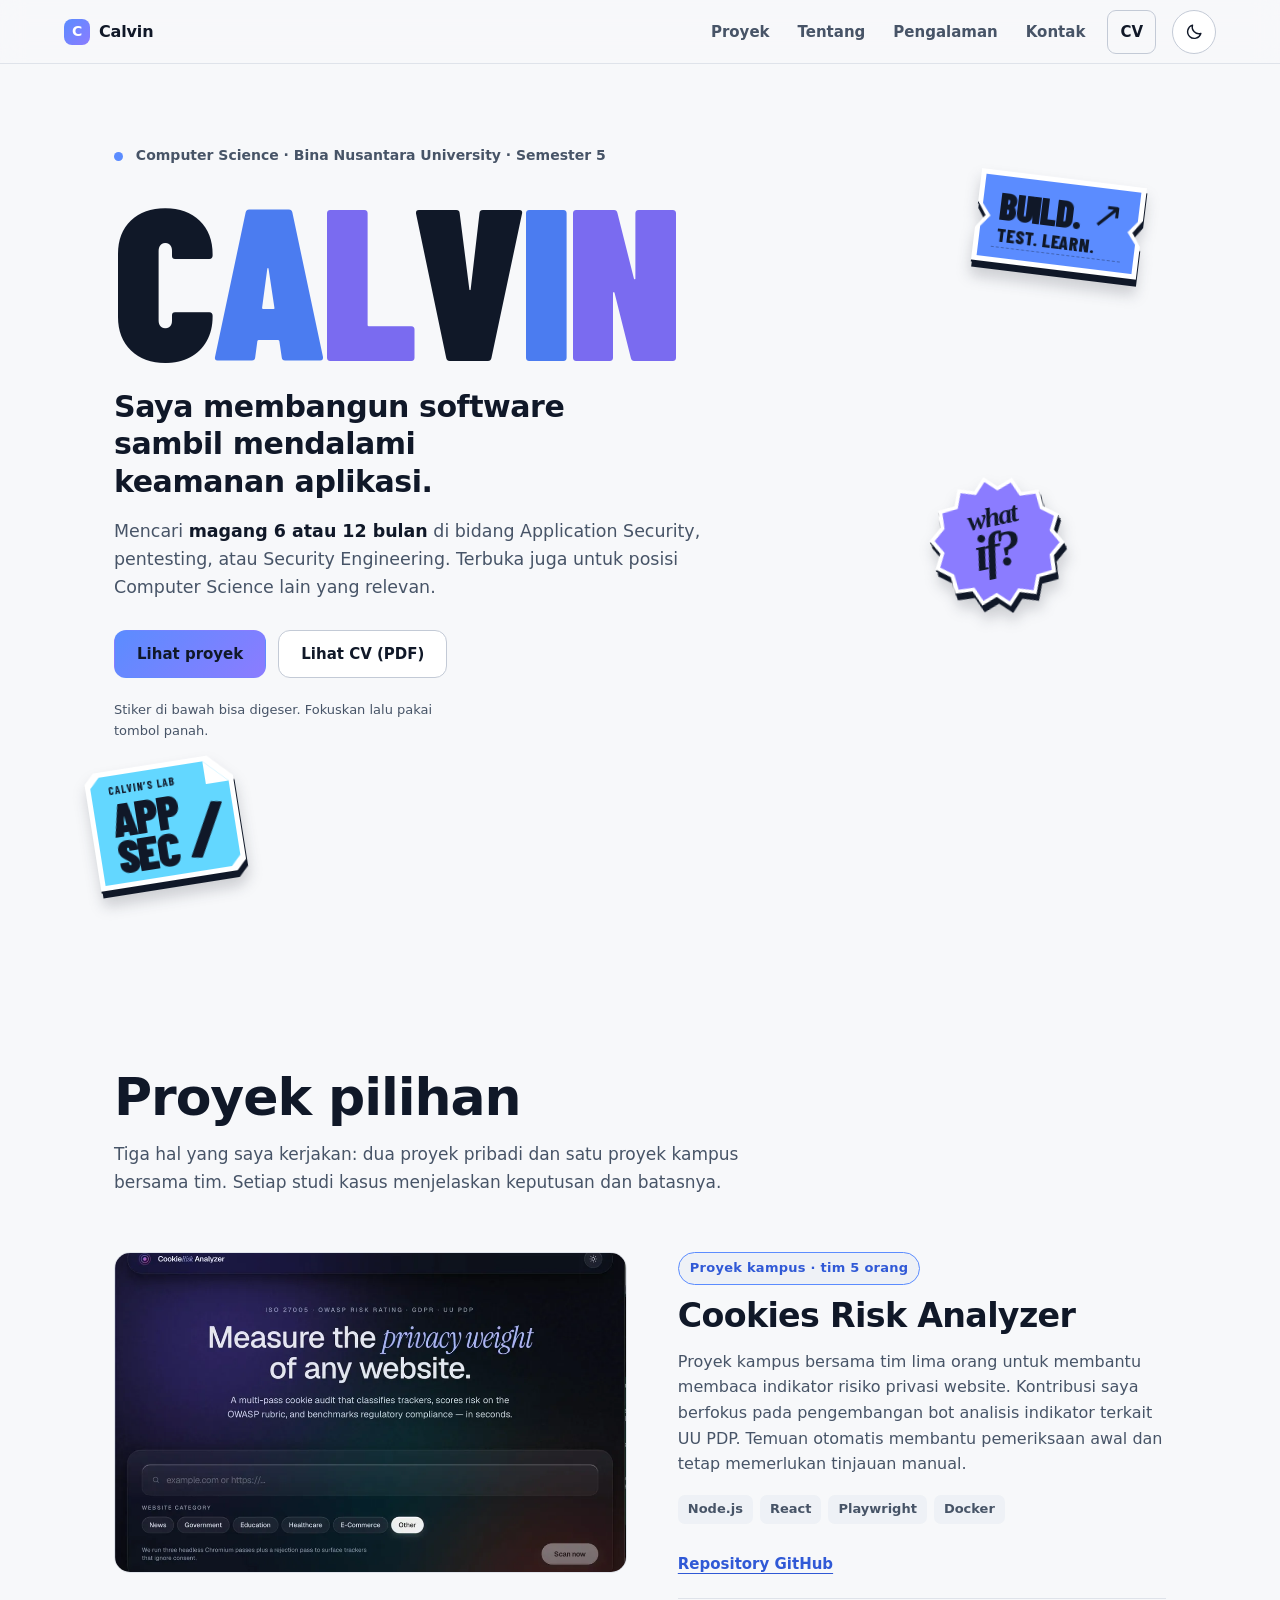
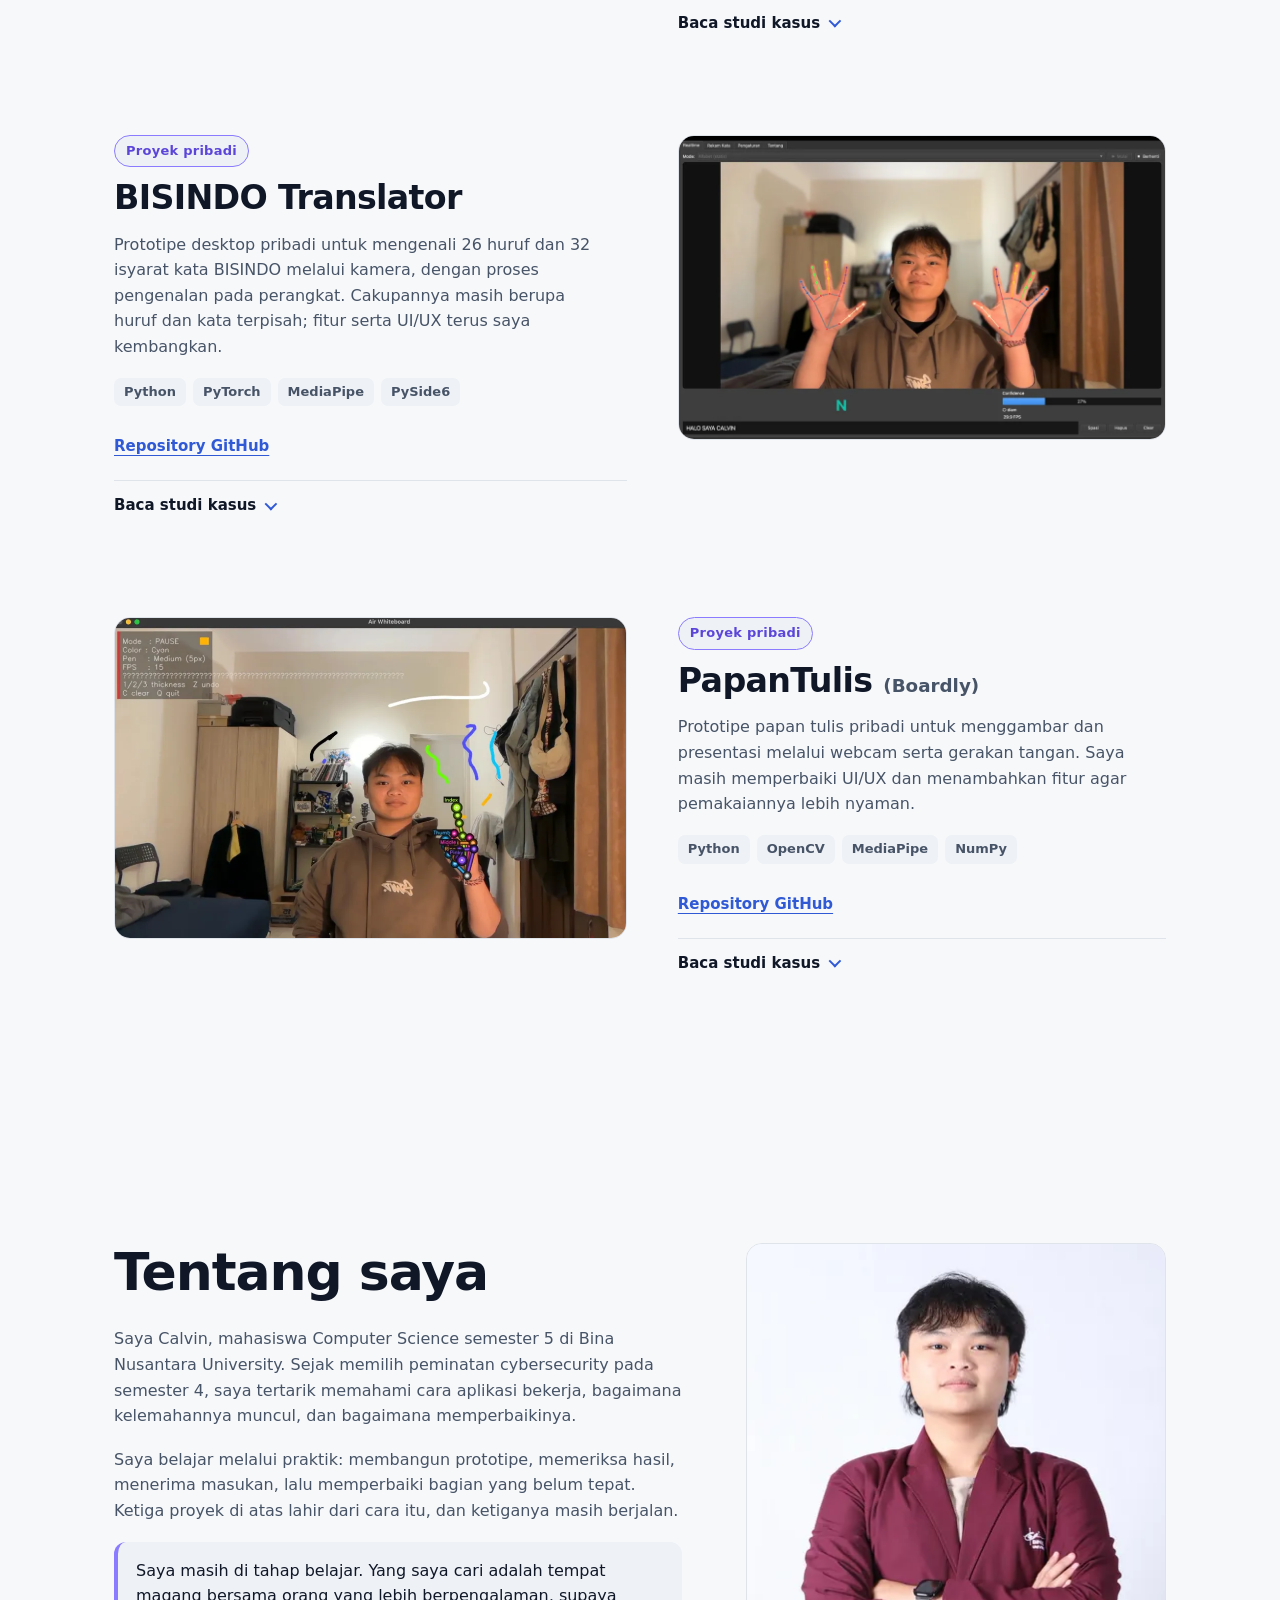
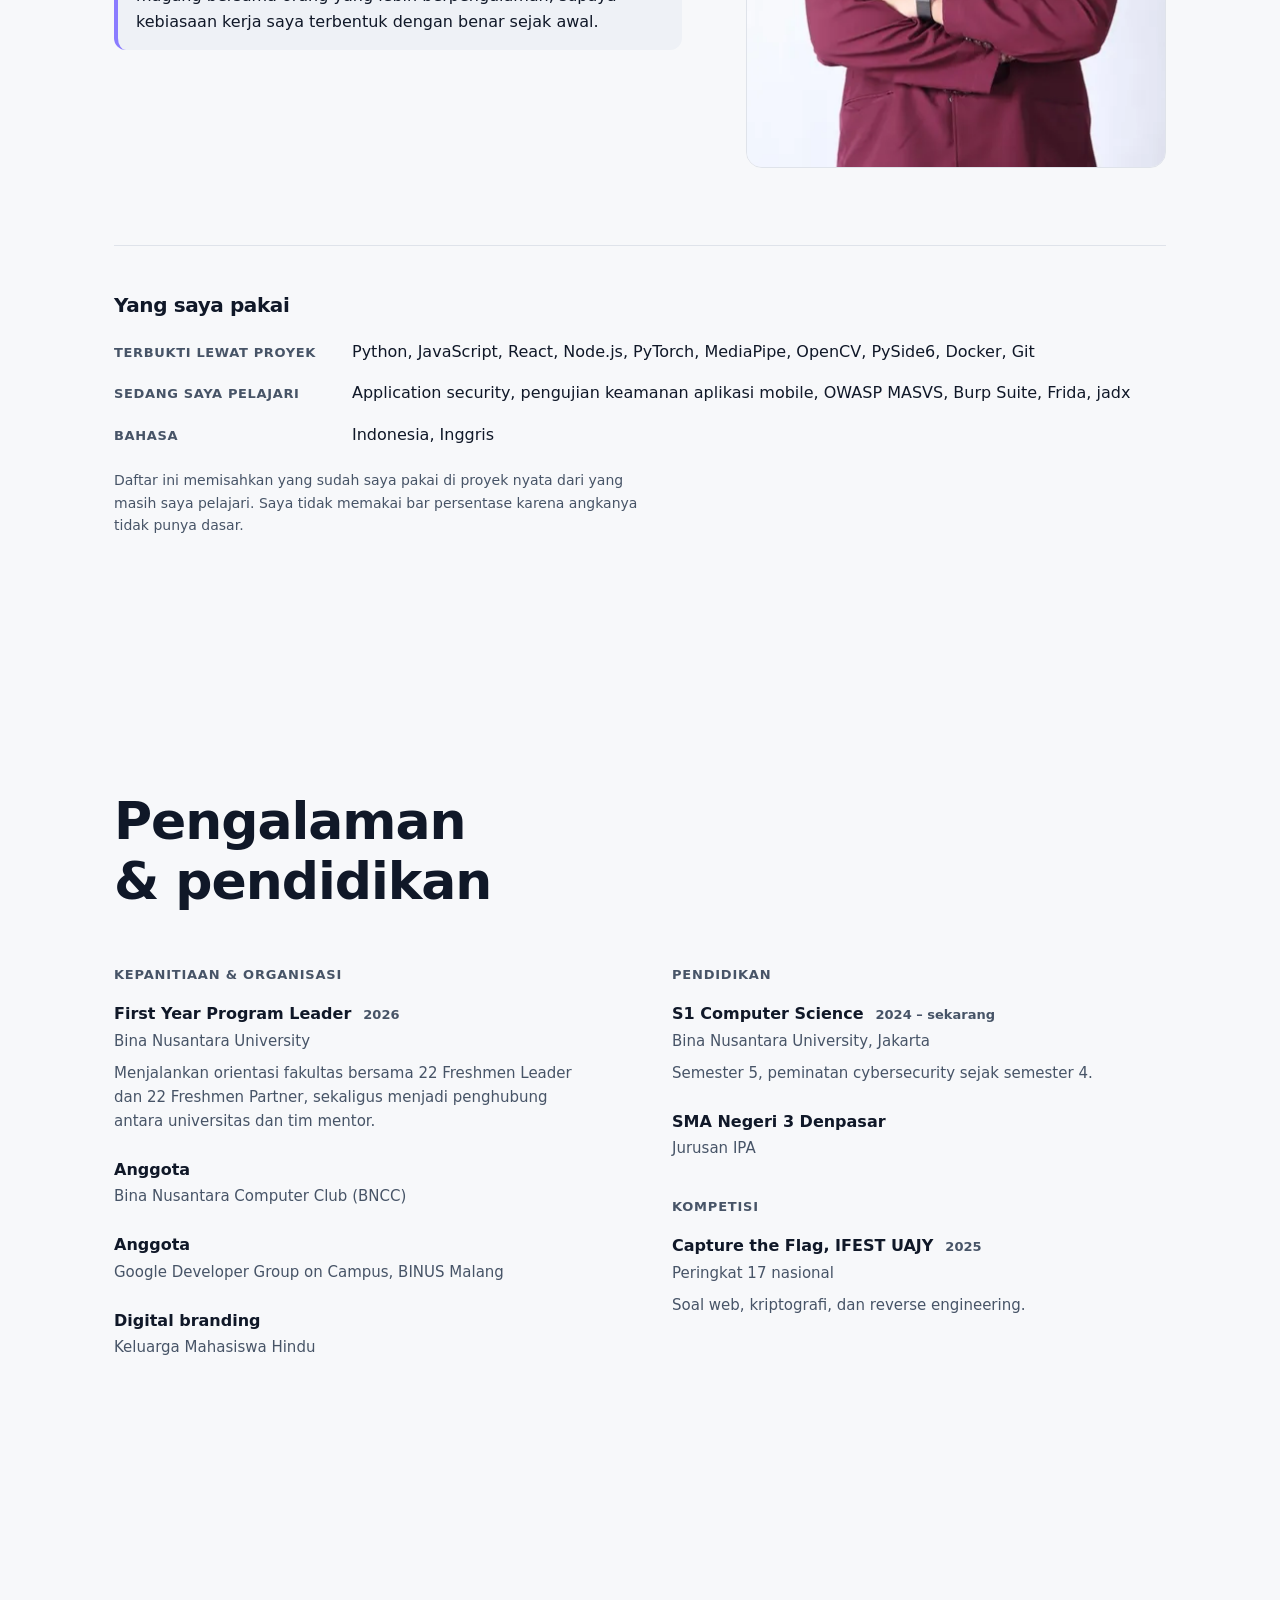
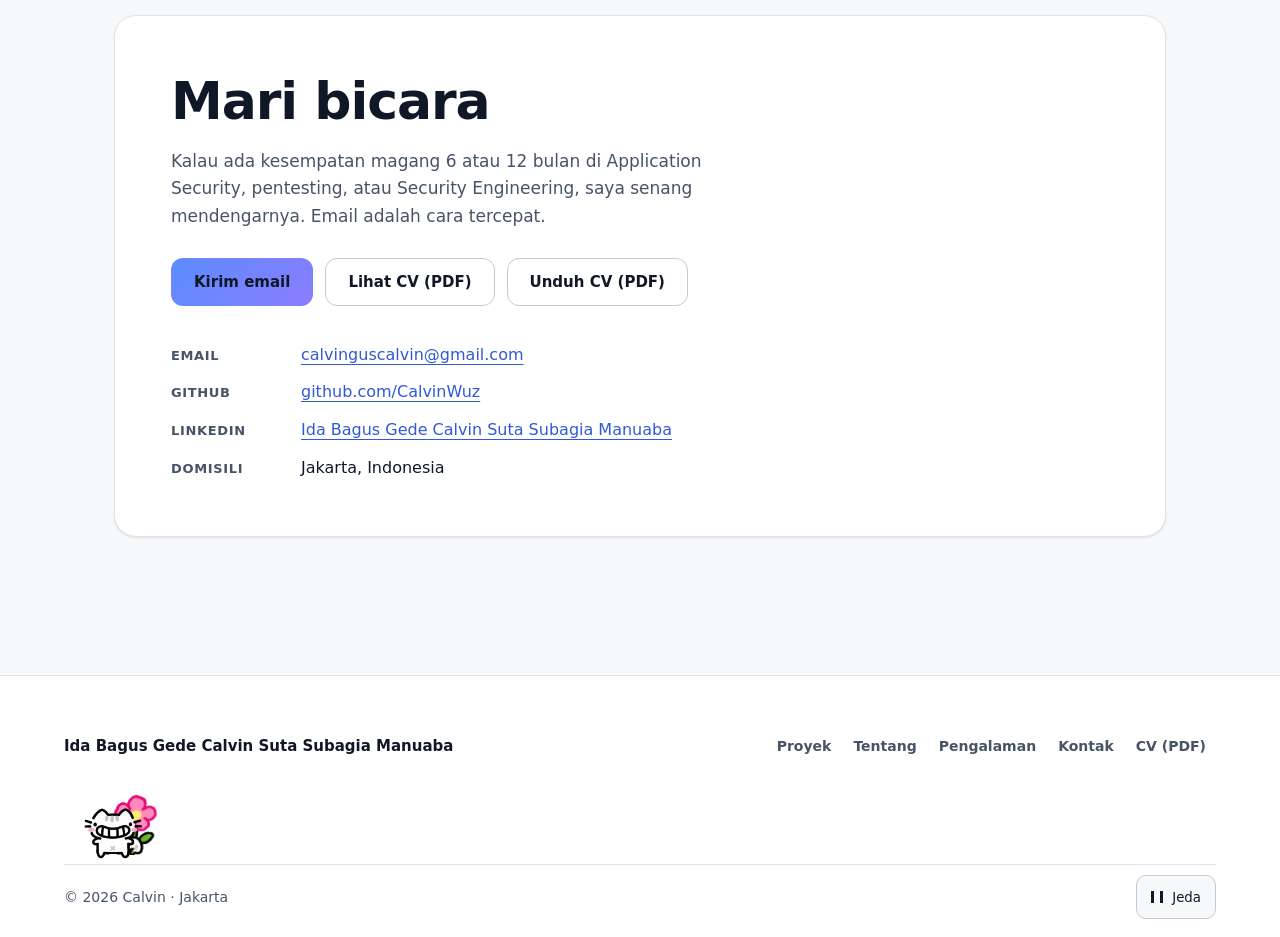
==== index.html @ 0d895f6f "Rapikan tata letak stiker di layar sempit dan lengkapi alias anchor lama" ====
<!doctype html>
<html lang="id" class="no-js">
<head>
<meta charset="utf-8">
<meta name="viewport" content="width=device-width, initial-scale=1, viewport-fit=cover">
<title>Calvin — Mahasiswa Computer Science, fokus keamanan aplikasi</title>
<meta name="description" content="Calvin, mahasiswa Computer Science semester 5 di Bina Nusantara University. Membangun software sambil mendalami keamanan aplikasi. Mencari magang 6 atau 12 bulan di bidang Application Security, pentesting, atau Security Engineering.">
<link rel="canonical" href="https://portofolio-calvin-ruby.vercel.app/">
<meta name="theme-color" content="#f7f8fa" media="(prefers-color-scheme: light)">
<meta name="theme-color" content="#0c0e13" media="(prefers-color-scheme: dark)">

<meta property="og:type" content="website">
<meta property="og:locale" content="id_ID">
<meta property="og:url" content="https://portofolio-calvin-ruby.vercel.app/">
<meta property="og:site_name" content="Calvin">
<meta property="og:title" content="Calvin — Mahasiswa Computer Science, fokus keamanan aplikasi">
<meta property="og:description" content="Mahasiswa Computer Science semester 5 di BINUS. Mencari magang 6 atau 12 bulan di Application Security, pentesting, atau Security Engineering.">
<meta property="og:image" content="https://portofolio-calvin-ruby.vercel.app/img/og-image.png">
<meta property="og:image:width" content="1200">
<meta property="og:image:height" content="630">
<meta property="og:image:alt" content="Portofolio Calvin.">
<meta name="twitter:card" content="summary_large_image">
<meta name="twitter:title" content="Calvin — Mahasiswa Computer Science, fokus keamanan aplikasi">
<meta name="twitter:description" content="Mahasiswa Computer Science semester 5 di BINUS. Mencari magang 6 atau 12 bulan di Application Security, pentesting, atau Security Engineering.">
<meta name="twitter:image" content="https://portofolio-calvin-ruby.vercel.app/img/og-image.png">

<link rel="icon" href="data:image/svg+xml,%3Csvg xmlns='http://www.w3.org/2000/svg' viewBox='0 0 64 64'%3E%3Crect width='64' height='64' rx='14' fill='%235b8cff'/%3E%3Ctext x='32' y='45' font-family='Helvetica,Arial,sans-serif' font-weight='bold' font-size='38' text-anchor='middle' fill='%23ffffff'%3EC%3C/text%3E%3C/svg%3E">

<script>
/* Tema ditetapkan sebelum paint pertama supaya tidak ada kedipan warna. */
(function(){var d=document.documentElement;d.classList.remove('no-js');d.classList.add('js');
try{var t=localStorage.getItem('calvin-theme');
if(t==='light'||t==='dark'){d.setAttribute('data-theme',t);return;}}catch(e){}
try{d.setAttribute('data-theme',window.matchMedia&&matchMedia('(prefers-color-scheme: dark)').matches?'dark':'light');}
catch(e){d.setAttribute('data-theme','light');}})();
</script>

<!-- Font di-host sendiri, jadi halaman ini tidak memanggil host pihak ketiga. -->
<link rel="preload" href="fonts/barlow-condensed-900.woff2" as="font" type="font/woff2" crossorigin>
<link rel="stylesheet" href="styles.css">
</head>
<body id="top">
<a class="skip" href="#proyek">Lewati ke proyek</a>

<header class="topbar">
  <a class="brand" href="#top"><span class="brand-mark" aria-hidden="true">C</span> Calvin</a>

  <nav class="nav" id="menu" aria-label="Navigasi utama">
    <a href="#proyek">Proyek</a>
    <a href="#tentang">Tentang</a>
    <a href="#pengalaman">Pengalaman</a>
    <a href="#kontak">Kontak</a>
    <a class="nav-cv" href="resume.pdf" target="_blank" rel="noopener" data-cat-action="cv">CV<span class="vh"> (PDF, terbuka di tab baru)</span></a>
  </nav>

  <button type="button" id="menuBtn" class="menu-btn" aria-expanded="false" aria-controls="menu">
    <span class="menu-bars" aria-hidden="true"></span>
    <span class="vh">Buka menu</span>
  </button>

  <button type="button" id="themeBtn" class="theme-btn" aria-pressed="false">
    <svg class="icon-moon" viewBox="0 0 24 24" aria-hidden="true" focusable="false"><path d="M20 14.5A8.5 8.5 0 0 1 9.5 4a8.5 8.5 0 1 0 10.5 10.5Z" fill="none" stroke="currentColor" stroke-width="1.8" stroke-linejoin="round"/></svg>
    <svg class="icon-sun" viewBox="0 0 24 24" aria-hidden="true" focusable="false"><circle cx="12" cy="12" r="4.4" fill="none" stroke="currentColor" stroke-width="1.8"/><path d="M12 2.6v2.2M12 19.2v2.2M2.6 12h2.2M19.2 12h2.2M5.4 5.4l1.6 1.6M17 17l1.6 1.6M18.6 5.4 17 7M7 17l-1.6 1.6" stroke="currentColor" stroke-width="1.8" stroke-linecap="round"/></svg>
    <span class="vh">Ganti ke tema <span id="themeLabel">gelap</span></span>
  </button>
</header>

<main>

  <!-- ─────────────── hero ─────────────── -->
  <section class="hero" aria-labelledby="judul">
    <div class="hero-inner">
      <p class="eyebrow"><span class="dot" aria-hidden="true"></span> Computer Science · Bina Nusantara University · Semester 5</p>

      <h1 id="judul">
        <span class="name" id="name" role="img" aria-label="Calvin" tabindex="0" aria-describedby="name-hint"><span aria-hidden="true">C</span><span aria-hidden="true">A</span><span aria-hidden="true">L</span><span aria-hidden="true">V</span><span aria-hidden="true">I</span><span aria-hidden="true">N</span></span>
        <span class="vh" id="name-hint">Huruf namanya bereaksi mengikuti kursor. Saat fokus, tombol panah kiri dan kanan melakukan hal yang sama.</span>
        <span class="role">Saya membangun software sambil mendalami keamanan aplikasi.</span>
      </h1>

      <p class="lede">Mencari <strong>magang 6 atau 12 bulan</strong> di bidang Application Security, pentesting, atau Security Engineering. Terbuka juga untuk posisi Computer Science lain yang relevan.</p>

      <p class="cta">
        <a class="btn btn-primary" href="#proyek" data-cat-action="project">Lihat proyek</a>
        <a class="btn btn-ghost" href="resume.pdf" target="_blank" rel="noopener" data-cat-action="cv">Lihat CV (PDF)</a>
      </p>

      <p class="scene-hint">Stiker di bawah bisa digeser. Fokuskan lalu pakai tombol panah.</p>
    </div>

    <!-- area main stiker: tidak menutupi teks, tidak menghalangi scroll -->
    <div class="scene" id="scene">
      <button type="button" class="sticker s-appsec" data-sticker="appsec"
        aria-label="Stiker AppSec. Seret untuk memindahkan, atau pakai tombol panah saat fokus.">
        <span class="print" aria-hidden="true"><span class="kicker">CALVIN&rsquo;S LAB</span><span class="t-appsec">APP<br>SEC</span><span class="slash">/</span></span>
      </button>

      <button type="button" class="sticker s-build" data-sticker="build"
        aria-label="Stiker Build Test Learn. Seret untuk memindahkan, atau pakai tombol panah saat fokus.">
        <span class="print" aria-hidden="true"><span class="t-build">BUILD.</span><span class="t-build-sub">TEST. LEARN.</span><span class="arrow">&#8599;</span><span class="perf"></span></span>
      </button>

      <button type="button" class="sticker s-what" data-sticker="what"
        aria-label="Stiker what if. Seret untuk memindahkan, atau pakai tombol panah saat fokus.">
        <span class="print" aria-hidden="true"><span class="t-what-top">what</span><span class="t-what-bottom">if?</span></span>
      </button>
    </div>
    <p class="vh" aria-live="polite" id="sceneLive"></p>
  </section>

  <!-- ─────────────── proyek ─────────────── -->
  <span id="work" class="anchor-alias" aria-hidden="true"></span>
  <section class="section work" id="proyek" aria-labelledby="h-proyek">
    <div class="section-head">
      <h2 id="h-proyek">Proyek pilihan</h2>
      <p>Tiga hal yang saya kerjakan: dua proyek pribadi dan satu proyek kampus bersama tim. Setiap studi kasus menjelaskan keputusan dan batasnya.</p>
    </div>

    <ol class="projects">

      <li class="project">
        <article aria-labelledby="p1">
          <div class="project-media">
            <img src="img/cookierisk.webp" width="1000" height="650" alt="Halaman depan Cookies Risk Analyzer dengan kolom alamat website dan pilihan kategori situs." loading="lazy" decoding="async">
          </div>
          <div class="project-body">
            <p class="project-kind"><span class="tag tag-team">Proyek kampus · tim 5 orang</span></p>
            <h3 id="p1">Cookies Risk Analyzer</h3>
            <p class="project-lede">Proyek kampus bersama tim lima orang untuk membantu membaca indikator risiko privasi website. Kontribusi saya berfokus pada pengembangan bot analisis indikator terkait UU PDP. Temuan otomatis membantu pemeriksaan awal dan tetap memerlukan tinjauan manual.</p>
            <ul class="stack" aria-label="Teknologi proyek tim">
              <li>Node.js</li><li>React</li><li>Playwright</li><li>Docker</li>
            </ul>
            <p class="project-links">
              <a class="link" href="https://github.com/CalvinWuz/CookiesAnalyzer-Website" target="_blank" rel="noopener" data-cat-action="project">Repository GitHub<span class="vh"> Cookies Risk Analyzer, terbuka di tab baru</span></a>
            </p>

            <details class="study" id="studi-cookies">
              <summary><span class="study-label">Baca studi kasus</span></summary>
              <div class="study-body">
                <h4>Masalah yang dikerjakan</h4>
                <p>Banyak website memasang cookie dan tracker sebelum pengunjung menyetujui apa pun. Bagi orang biasa hal itu tidak terlihat, dan bagi tim yang mengelola website hasilnya sulit dibaca tanpa membuka devtools satu per satu.</p>

                <h4>Peran saya</h4>
                <p>Saya mengembangkan bot analisis indikator yang terkait UU PDP. Scanner, dashboard, scoring, dan arsitektur keseluruhan adalah pekerjaan tim lima orang, bukan pekerjaan saya sendiri.</p>

                <h4>Yang sudah berfungsi</h4>
                <ul>
                  <li>Mengamati cookie dan tracker yang dimuat sebuah website.</li>
                  <li>Menandai indikator risiko privasi yang relevan untuk ditinjau lebih lanjut.</li>
                </ul>

                <h4>Batas yang perlu diketahui</h4>
                <ul>
                  <li>Pemeriksaan otomatisnya terbatas dan tetap memerlukan tinjauan manual. Hasilnya bukan sertifikasi, bukan jaminan, dan bukan keputusan bahwa sebuah website sudah patuh UU PDP atau GDPR.</li>
                  <li>Heuristik consent bisa melewatkan banner yang dibuat khusus, jadi hasilnya perlu dibedakan antara observasi, heuristik, skor risiko, dan interpretasi manusia.</li>
                </ul>

                <h4>Yang saya pelajari</h4>
                <p>Mengubah sesuatu yang kualitatif seperti risiko privasi menjadi angka itu menggoda, tetapi angka tanpa penjelasan membuat orang berhenti berpikir. Lebih berguna menjelaskan kenapa sebuah cookie mencurigakan daripada sekadar menyebut skornya.</p>

                <p class="study-status">Status: dikerjakan sebagai tugas kampus. Rincian fitur mengikuti README dan source di repository.</p>
              </div>
            </details>
          </div>
        </article>
      </li>

      <li class="project">
        <article aria-labelledby="p2">
          <div class="project-media">
            <img src="img/bisindo.webp" width="1000" height="649" alt="Prototipe penerjemah BISINDO berjalan, dengan titik sendi tangan tergambar di atas tampilan kamera." loading="lazy" decoding="async">
          </div>
          <div class="project-body">
            <p class="project-kind"><span class="tag tag-solo">Proyek pribadi</span></p>
            <h3 id="p2">BISINDO Translator</h3>
            <p class="project-lede">Prototipe desktop pribadi untuk mengenali 26 huruf dan 32 isyarat kata BISINDO melalui kamera, dengan proses pengenalan pada perangkat. Cakupannya masih berupa huruf dan kata terpisah; fitur serta UI/UX terus saya kembangkan.</p>
            <ul class="stack" aria-label="Teknologi">
              <li>Python</li><li>PyTorch</li><li>MediaPipe</li><li>PySide6</li>
            </ul>
            <p class="project-links">
              <a class="link" href="https://github.com/CalvinWuz/BISINDO-Translator" target="_blank" rel="noopener" data-cat-action="project">Repository GitHub<span class="vh"> BISINDO Translator, terbuka di tab baru</span></a>
            </p>

            <details class="study" id="studi-bisindo">
              <summary><span class="study-label">Baca studi kasus</span></summary>
              <div class="study-body">
                <h4>Masalah yang dikerjakan</h4>
                <p>Saya ingin tahu seberapa jauh isyarat tangan bisa dikenali tanpa mengirim gambar ke mana-mana. BISINDO memakai dua tangan, jadi persoalannya bukan hanya mengenali bentuk, tetapi juga hubungan antar-tangan.</p>

                <h4>Peran saya</h4>
                <p>Proyek pribadi. Saya mengerjakan seluruh bagiannya sendiri, dari pengumpulan data sampai antarmuka.</p>

                <h4>Yang sudah berfungsi</h4>
                <ul>
                  <li>Mengenali 26 huruf statis dan 32 isyarat kata terpisah.</li>
                  <li>Inferensi berjalan pada perangkat. Target pengembangan yang saya catat adalah macOS Apple Silicon.</li>
                </ul>

                <h4>Batas yang perlu diketahui</h4>
                <ul>
                  <li>Ini prototipe, bukan produk matang atau rilis publik yang sudah teruji luas.</li>
                  <li>Evaluasi pada penutur baru belum dibuktikan secara terpisah. Pembagian data yang memakai penutur yang sama pada data latih dan validasi tidak membuktikan hasilnya bertahan untuk semua penutur, jadi saya tidak memasang angka akurasi di halaman ini.</li>
                  <li>Pengenalan kalimat berkelanjutan dan perapian bahasa masih bagian dari pengembangan.</li>
                </ul>

                <h4>Yang saya pelajari</h4>
                <p>Memisahkan titik sendi dari gambar mentah membuat modelnya lebih kecil sekaligus membuat alasan privasinya mudah dijelaskan. Bagian tersulit justru bukan modelnya, melainkan jujur soal apa yang belum terbukti.</p>

                <p class="study-status">Status: prototipe. UI/UX dan fitur masih dikembangkan.</p>
              </div>
            </details>
          </div>
        </article>
      </li>

      <li class="project">
        <article aria-labelledby="p3">
          <div class="project-media">
            <img src="img/boardly.webp" width="1000" height="625" alt="PapanTulis berjalan: coretan warna menggantung di udara sebuah ruangan, dengan satu tangan terlacak dan sendi jarinya diberi nama." loading="lazy" decoding="async">
          </div>
          <div class="project-body">
            <p class="project-kind"><span class="tag tag-solo">Proyek pribadi</span></p>
            <h3 id="p3">PapanTulis <span class="alias">(Boardly)</span></h3>
            <p class="project-lede">Prototipe papan tulis pribadi untuk menggambar dan presentasi melalui webcam serta gerakan tangan. Saya masih memperbaiki UI/UX dan menambahkan fitur agar pemakaiannya lebih nyaman.</p>
            <ul class="stack" aria-label="Teknologi">
              <li>Python</li><li>OpenCV</li><li>MediaPipe</li><li>NumPy</li>
            </ul>
            <p class="project-links">
              <a class="link" href="https://github.com/CalvinWuz/PapanTulis" target="_blank" rel="noopener" data-cat-action="project">Repository GitHub<span class="vh"> PapanTulis, terbuka di tab baru</span></a>
            </p>

            <details class="study" id="studi-papantulis">
              <summary><span class="study-label">Baca studi kasus</span></summary>
              <div class="study-body">
                <h4>Masalah yang dikerjakan</h4>
                <p>Saya ingin mencoba papan tulis yang tidak memerlukan stylus atau tablet. Yang ada hanya webcam dan tangan, jadi persoalannya adalah membuat gerakan tangan cukup dapat ditebak untuk dipakai menggambar dan presentasi.</p>

                <h4>Peran saya</h4>
                <p>Proyek pribadi, saya kerjakan sendiri. Ini bukan proyek tim.</p>

                <h4>Yang sudah berfungsi</h4>
                <ul>
                  <li>Input webcam dengan pelacakan tangan.</li>
                  <li>Kontrol gestur untuk menggambar dan presentasi. Rincian ketujuh kontrol gestur ada di README repository.</li>
                  <li>Perapian bentuk sederhana.</li>
                </ul>

                <h4>Batas yang perlu diketahui</h4>
                <ul>
                  <li>Hasilnya dipengaruhi pencahayaan, latar belakang, posisi tangan, smoothing, dan resolusi pemrosesan.</li>
                  <li>Saya belum melakukan pengujian pengguna atau pengukuran performa yang bisa dipertanggungjawabkan, jadi tidak ada angka FPS atau klaim keberhasilan di halaman ini.</li>
                </ul>

                <h4>Yang saya pelajari</h4>
                <p>Gerakan manusia tidak pernah rapi. Sebagian besar waktu habis untuk smoothing dan menentukan kapan sebuah gerakan dianggap sengaja, bukan untuk pelacakannya sendiri.</p>

                <p class="study-status">Status: prototipe desktop. Fitur dan UI/UX masih dikembangkan.</p>
              </div>
            </details>
          </div>
        </article>
      </li>

    </ol>
  </section>

  <!-- ─────────────── tentang ─────────────── -->
  <span id="about" class="anchor-alias" aria-hidden="true"></span>
  <span id="journey" class="anchor-alias" aria-hidden="true"></span>
  <span id="thoughts" class="anchor-alias" aria-hidden="true"></span>
  <section class="section about" id="tentang" aria-labelledby="h-tentang">
    <div class="about-grid">
      <div class="about-col">
        <h2 id="h-tentang">Tentang saya</h2>
        <p>Saya Calvin, mahasiswa Computer Science semester 5 di Bina Nusantara University. Sejak memilih peminatan cybersecurity pada semester 4, saya tertarik memahami cara aplikasi bekerja, bagaimana kelemahannya muncul, dan bagaimana memperbaikinya.</p>
        <p>Saya belajar melalui praktik: membangun prototipe, memeriksa hasil, menerima masukan, lalu memperbaiki bagian yang belum tepat. Ketiga proyek di atas lahir dari cara itu, dan ketiganya masih berjalan.</p>
        <p class="about-note">Saya masih di tahap belajar. Yang saya cari adalah tempat magang bersama orang yang lebih berpengalaman, supaya kebiasaan kerja saya terbentuk dengan benar sejak awal.</p>
      </div>

      <div class="about-col">
        <figure class="portrait">
          <img src="img/me.webp" width="420" height="525" alt="Calvin." loading="lazy" decoding="async">
        </figure>
      </div>
    </div>

    <div class="toolkit">
      <h3>Yang saya pakai</h3>
      <dl class="tools">
        <div><dt>Terbukti lewat proyek</dt><dd>Python, JavaScript, React, Node.js, PyTorch, MediaPipe, OpenCV, PySide6, Docker, Git</dd></div>
        <div><dt>Sedang saya pelajari</dt><dd>Application security, pengujian keamanan aplikasi mobile, OWASP MASVS, Burp Suite, Frida, jadx</dd></div>
        <div><dt>Bahasa</dt><dd>Indonesia, Inggris</dd></div>
      </dl>
      <p class="tools-note">Daftar ini memisahkan yang sudah saya pakai di proyek nyata dari yang masih saya pelajari. Saya tidak memakai bar persentase karena angkanya tidak punya dasar.</p>
    </div>
  </section>

  <!-- ─────────────── pengalaman ─────────────── -->
  <span id="experience" class="anchor-alias" aria-hidden="true"></span>
  <section class="section experience" id="pengalaman" aria-labelledby="h-pengalaman">
    <div class="section-head">
      <h2 id="h-pengalaman">Pengalaman &amp; pendidikan</h2>
    </div>

    <div class="exp-grid">
      <div>
        <h3 class="exp-head">Kepanitiaan &amp; organisasi</h3>
        <ul class="exp-list">
          <li>
            <p class="exp-title">First Year Program Leader <span class="exp-year">2026</span></p>
            <p class="exp-org">Bina Nusantara University</p>
            <p class="exp-desc">Menjalankan orientasi fakultas bersama 22 Freshmen Leader dan 22 Freshmen Partner, sekaligus menjadi penghubung antara universitas dan tim mentor.</p>
          </li>
          <li>
            <p class="exp-title">Anggota</p>
            <p class="exp-org">Bina Nusantara Computer Club (BNCC)</p>
          </li>
          <li>
            <p class="exp-title">Anggota</p>
            <p class="exp-org">Google Developer Group on Campus, BINUS Malang</p>
          </li>
          <li>
            <p class="exp-title">Digital branding</p>
            <p class="exp-org">Keluarga Mahasiswa Hindu</p>
          </li>
        </ul>
      </div>

      <div>
        <h3 class="exp-head">Pendidikan</h3>
        <ul class="exp-list">
          <li>
            <p class="exp-title">S1 Computer Science <span class="exp-year">2024 &ndash; sekarang</span></p>
            <p class="exp-org">Bina Nusantara University, Jakarta</p>
            <p class="exp-desc">Semester 5, peminatan cybersecurity sejak semester 4.</p>
          </li>
          <li>
            <p class="exp-title">SMA Negeri 3 Denpasar</p>
            <p class="exp-org">Jurusan IPA</p>
          </li>
        </ul>

        <h3 class="exp-head exp-head-gap">Kompetisi</h3>
        <ul class="exp-list">
          <li>
            <p class="exp-title">Capture the Flag, IFEST UAJY <span class="exp-year">2025</span></p>
            <p class="exp-org">Peringkat 17 nasional</p>
            <p class="exp-desc">Soal web, kriptografi, dan reverse engineering.</p>
          </li>
        </ul>
      </div>
    </div>
  </section>

  <!-- ─────────────── kontak ─────────────── -->
  <span id="contact" class="anchor-alias" aria-hidden="true"></span>
  <section class="section contact" id="kontak" aria-labelledby="h-kontak" data-cat-contact>
    <div class="contact-inner">
      <h2 id="h-kontak">Mari bicara</h2>
      <p class="contact-lede">Kalau ada kesempatan magang 6 atau 12 bulan di Application Security, pentesting, atau Security Engineering, saya senang mendengarnya. Email adalah cara tercepat.</p>

      <p class="contact-actions">
        <a class="btn btn-primary" href="mailto:calvinguscalvin@gmail.com?subject=Kesempatan%20magang%20untuk%20Calvin" data-cat-action="contact">Kirim email</a>
        <a class="btn btn-ghost" href="resume.pdf" target="_blank" rel="noopener" data-cat-action="cv">Lihat CV (PDF)</a>
        <a class="btn btn-ghost" href="resume.pdf" download data-cat-action="cv">Unduh CV (PDF)</a>
      </p>

      <dl class="contact-list">
        <div><dt>Email</dt><dd><a href="mailto:calvinguscalvin@gmail.com">calvinguscalvin@gmail.com</a></dd></div>
        <div><dt>GitHub</dt><dd><a href="https://github.com/CalvinWuz" target="_blank" rel="noopener">github.com/CalvinWuz</a></dd></div>
        <div><dt>LinkedIn</dt><dd><a href="https://www.linkedin.com/in/ida-bagus-gede-calvin-suta-subagia-manuaba-b1649a322" target="_blank" rel="noopener">Ida Bagus Gede Calvin Suta Subagia Manuaba</a></dd></div>
        <div><dt>Domisili</dt><dd>Jakarta, Indonesia</dd></div>
      </dl>
    </div>
  </section>
</main>

<!-- ─────────────── footer + maskot ─────────────── -->
<footer class="foot" id="calvin-cat-companion">
  <div class="foot-top">
    <p class="foot-name">Ida Bagus Gede Calvin Suta Subagia Manuaba</p>
    <nav class="foot-nav" aria-label="Navigasi footer">
      <a href="#proyek">Proyek</a>
      <a href="#tentang">Tentang</a>
      <a href="#pengalaman">Pengalaman</a>
      <a href="#kontak">Kontak</a>
      <a href="resume.pdf" target="_blank" rel="noopener" data-cat-action="cv">CV (PDF)</a>
    </nav>
  </div>

  <div class="cat-lane">
    <button type="button" class="cat-actor" aria-label="Sapa kucing">
      <span class="cat-hop" aria-hidden="true"><span class="cat-puppet"><span class="cat-pose"><span class="cat-visual">
        <span class="cat-sprite cat-foot-left"></span><span class="cat-sprite cat-foot-right"></span>
        <span class="cat-sprite cat-body"></span>
        <span class="cat-eyes-gaze">
          <span class="cat-eye-cover left"></span><span class="cat-eye-cover right"></span>
          <span class="cat-sprite cat-eyes-closed"></span>
        </span>
        <span class="cat-sprite cat-mouth cat-mouth-calm"></span>
        <span class="cat-sprite cat-mouth cat-mouth-grin"></span>
        <span class="cat-sprite cat-mouth cat-mouth-sleep"></span>
        <span class="cat-mouth-yawn"></span>
        <span class="cat-sprite cat-glasses"></span>
      </span></span><span class="cat-props">
        <span class="cat-prop cat-prop-thumb"></span>
        <span class="cat-prop cat-prop-flower"></span>
        <span class="cat-prop cat-prop-coffee"></span>
        <span class="cat-steam"><span></span><span></span></span>
      </span><span class="cat-sleep-mark">z z</span></span></span>
    </button>
  </div>

  <div class="foot-bar">
    <p class="foot-note">&copy; <span id="year">2026</span> Calvin · Jakarta</p>
    <button type="button" class="cat-pause" aria-label="Jeda gerakan kucing" aria-pressed="false">
      <span class="cat-pause-glyph" aria-hidden="true"></span>
      <span class="cat-pause-text">Jeda</span>
    </button>
  </div>

  <span class="vh" aria-live="polite" id="cat-live"></span>
</footer>

<script src="main.js" defer></script>
</body>
</html>
---- styles.css ----
/* ───────────────────────────────────────────────────────────
   Calvin — portofolio
   Palet asli: biru, ungu, cyan. Tema terang dan gelap dirancang penuh.
   ─────────────────────────────────────────────────────────── */

/* Di-host sendiri supaya halaman tidak memanggil host pihak ketiga. Subset latin, OFL. */
@font-face{font-family:"Barlow Condensed";font-style:normal;font-weight:700;font-display:swap;
  src:url(fonts/barlow-condensed-700.woff2) format("woff2");
  unicode-range:U+0000-00FF,U+0131,U+0152-0153,U+02BB-02BC,U+02C6,U+02DA,U+02DC,U+2000-206F,U+2122,U+FEFF,U+FFFD}
@font-face{font-family:"Barlow Condensed";font-style:normal;font-weight:800;font-display:swap;
  src:url(fonts/barlow-condensed-800.woff2) format("woff2");
  unicode-range:U+0000-00FF,U+0131,U+0152-0153,U+02BB-02BC,U+02C6,U+02DA,U+02DC,U+2000-206F,U+2122,U+FEFF,U+FFFD}
@font-face{font-family:"Barlow Condensed";font-style:normal;font-weight:900;font-display:swap;
  src:url(fonts/barlow-condensed-900.woff2) format("woff2");
  unicode-range:U+0000-00FF,U+0131,U+0152-0153,U+02BB-02BC,U+02C6,U+02DA,U+02DC,U+2000-206F,U+2122,U+FEFF,U+FFFD}

/* ─── token ─── */
:root,
:root[data-theme=light]{
  color-scheme:light;
  --bg:#f7f8fa;
  --surface:#ffffff;
  --ink:#101828;
  --muted:#475467;
  --blue:#5b8cff;
  --purple:#8b7cff;
  --cyan:#63d7ff;

  /* turunan: dipakai untuk teks/garis agar kontras tetap memenuhi WCAG */
  --accent-text:#3059d6;
  --accent-text-2:#5b46d9;
  --name-blue:#4b7cf0;
  --name-purple:#7a6bf0;
  --line:#dfe3ea;
  --line-strong:#c3cad6;
  --chip:#eef1f6;
  --shadow:rgba(16,24,40,.10);
  --sticker-shadow:rgba(16,24,40,.18);
  --paper:#ffffff;
  --print:#101828;

  --wrap:1180px;
  --pad:clamp(20px,5vw,64px);
  --gap:clamp(72px,10vw,128px);
  --radius:16px;
  --ease:cubic-bezier(.22,1,.36,1);
}
/* Tanpa JavaScript tidak ada data-theme, jadi preferensi perangkat tetap dihormati. */
@media (prefers-color-scheme:dark){
  :root:not([data-theme=light]){
    color-scheme:dark;
    --bg:#0c0e13;
    --surface:#171b24;
    --ink:#f2f4f8;
    --muted:#b3bdce;
    --blue:#6e97ff;
    --purple:#9d8fff;
    --cyan:#74dbff;
    --accent-text:#93b2ff;
    --accent-text-2:#b6a9ff;
    --name-blue:#6e97ff;
    --name-purple:#9d8fff;
    --line:#242a36;
    --line-strong:#39414f;
    --chip:#1d222c;
    --shadow:rgba(0,0,0,.45);
    --sticker-shadow:rgba(0,0,0,.42);
    --paper:#f2f4f8;
    --print:#101828;
  }
}
:root[data-theme=dark]{
  color-scheme:dark;
  --bg:#0c0e13;
  --surface:#171b24;
  --ink:#f2f4f8;
  --muted:#b3bdce;
  --blue:#6e97ff;
  --purple:#9d8fff;
  --cyan:#74dbff;

  --accent-text:#93b2ff;
  --accent-text-2:#b6a9ff;
  --name-blue:#6e97ff;
  --name-purple:#9d8fff;
  --line:#242a36;
  --line-strong:#39414f;
  --chip:#1d222c;
  --shadow:rgba(0,0,0,.45);
  --sticker-shadow:rgba(0,0,0,.42);
  --paper:#f2f4f8;
  --print:#101828;
}

/* ─── dasar ─── */
*,*::before,*::after{box-sizing:border-box}
html{-webkit-text-size-adjust:100%;scroll-behavior:smooth}
body{
  margin:0;background:var(--bg);color:var(--ink);
  font-family:system-ui,-apple-system,"Segoe UI",Roboto,Helvetica,Arial,sans-serif;
  font-size:1rem;line-height:1.6;
}
h1,h2,h3,h4{margin:0;line-height:1.15;text-wrap:balance;font-weight:800;letter-spacing:-.02em}
p{margin:0}
img{display:block;max-width:100%;height:auto}
a{color:inherit}
button,a,input,summary{touch-action:manipulation}
:focus-visible{outline:3px solid var(--accent-text);outline-offset:3px;border-radius:6px}
::selection{background:var(--cyan);color:#101828}

.vh{position:absolute;width:1px;height:1px;padding:0;margin:-1px;overflow:hidden;clip-path:inset(50%);white-space:nowrap;border:0}
.anchor-alias{display:block;position:relative;top:calc(var(--bar) * -1 - 12px);height:0;visibility:hidden}
:root{--bar:64px}

.skip{
  position:fixed;left:16px;top:-80px;z-index:60;background:var(--blue);color:#06101f;
  padding:12px 18px;border-radius:10px;text-decoration:none;font-weight:700;
  transition:top .2s var(--ease);
}
.skip:focus{top:14px}

section[id],span.anchor-alias{scroll-margin-top:calc(var(--bar) + 20px)}

/* ─── topbar ─── */
.topbar{
  position:sticky;top:0;z-index:40;height:var(--bar);
  display:flex;align-items:center;gap:16px;
  padding:0 max(var(--pad),env(safe-area-inset-left)) 0 max(var(--pad),env(safe-area-inset-right));
  background:color-mix(in srgb,var(--bg) 88%,transparent);
  backdrop-filter:blur(12px);border-bottom:1px solid var(--line);
}
.brand{display:inline-flex;align-items:center;gap:9px;font-weight:800;text-decoration:none;letter-spacing:-.01em}
.brand-mark{
  display:grid;place-items:center;width:26px;height:26px;border-radius:8px;
  background:linear-gradient(135deg,var(--blue),var(--purple));color:#fff;font-size:14px;font-weight:800;
}
.nav{display:flex;align-items:center;gap:4px;margin-left:auto;flex-wrap:wrap}
.nav a{
  display:inline-flex;align-items:center;min-height:44px;padding:0 12px;border-radius:9px;
  font-size:.9375rem;font-weight:600;color:var(--muted);text-decoration:none;
  transition:color .2s var(--ease),background .2s var(--ease);
}
.nav a:hover{color:var(--ink);background:var(--chip)}
.nav a.is-current{color:var(--ink)}
.nav .nav-cv{color:var(--ink);border:1px solid var(--line-strong);margin-left:6px}
.nav .nav-cv:hover{border-color:var(--blue)}
.theme-btn{
  display:inline-flex;align-items:center;justify-content:center;
  width:44px;height:44px;flex:0 0 44px;padding:0;border:1px solid var(--line-strong);
  border-radius:50%;background:var(--surface);color:var(--ink);cursor:pointer;
  transition:border-color .2s var(--ease)}
.theme-btn:hover{border-color:var(--blue)}
.menu-btn{display:none}
.theme-btn svg{width:19px;height:19px;display:block}
.theme-btn .icon-sun{display:none}
:root[data-theme=dark] .theme-btn .icon-sun{display:block}
:root[data-theme=dark] .theme-btn .icon-moon{display:none}

/* ─── wrapper ─── */
.section{padding:var(--gap) var(--pad);max-width:var(--wrap);margin-inline:auto}
.section-head{max-width:62ch;margin-bottom:clamp(36px,5vw,56px)}
.section-head h2,.about h2,.contact h2{font-size:clamp(2rem,1.4rem + 2.6vw,3.25rem)}
.section-head p{margin-top:14px;color:var(--muted);font-size:1.0625rem}

/* ─── hero ─── */
.hero{
  position:relative;isolation:isolate;
  min-height:clamp(620px,calc(100svh - var(--bar)),920px);
  display:flex;flex-direction:column;justify-content:center;
  padding:clamp(40px,7vw,80px) var(--pad) clamp(150px,22vh,230px);
  max-width:var(--wrap);margin-inline:auto;
}
.hero-inner{position:relative;z-index:2;max-width:min(100%,760px);pointer-events:none}
.hero-inner > *{pointer-events:auto}
.eyebrow{font-size:.875rem;font-weight:600;color:var(--muted);text-wrap:balance}
.dot{display:inline-block;width:9px;height:9px;border-radius:50%;background:var(--blue);margin-right:8px;vertical-align:middle}
h1{margin-top:18px;display:block}
.name{
  display:flex;font-family:"Barlow Condensed",Impact,system-ui,sans-serif;
  font-weight:900;letter-spacing:-.025em;line-height:.84;
  font-size:clamp(5rem,20vw,13.5rem);
  user-select:none;
}
.name > span{display:inline-block;transition:transform .22s var(--ease)}
/* Warna merek yang sedikit diperdalam untuk tema terang, supaya huruf besar tetap lolos 3:1. */
.name > span:nth-child(2),.name > span:nth-child(5){color:var(--name-blue)}
.name > span:nth-child(3),.name > span:nth-child(6){color:var(--name-purple)}
.role{
  display:block;margin-top:clamp(14px,2vw,22px);max-width:26ch;
  font-size:clamp(1.25rem,.95rem + 1.2vw,1.875rem);font-weight:700;letter-spacing:-.015em;line-height:1.25;
}
.lede{margin-top:18px;max-width:54ch;color:var(--muted);font-size:clamp(1rem,.97rem + .15vw,1.125rem)}
.lede strong{color:var(--ink);font-weight:700}
.cta{display:flex;flex-wrap:wrap;gap:12px;margin-top:28px}
.scene-hint{margin-top:22px;font-size:.8125rem;color:var(--muted);max-width:40ch}

.btn{
  display:inline-flex;align-items:center;justify-content:center;min-height:48px;
  padding:0 22px;border-radius:12px;font-weight:700;font-size:.9375rem;text-decoration:none;
  border:1px solid transparent;cursor:pointer;
  transition:transform .18s var(--ease),background .2s var(--ease),border-color .2s var(--ease);
}
/* Tinta gelap di atas gradien biru-ungu: 5.4:1 ke atas di kedua ujung gradien. */
.btn-primary{background:linear-gradient(135deg,var(--blue),var(--purple));color:#101828}
.btn-ghost{border-color:var(--line-strong);color:var(--ink);background:var(--surface)}
.btn-ghost:hover{border-color:var(--blue)}
.btn:hover{transform:translateY(-2px)}
.btn:active{transform:translateY(0)}

/* ─── stiker ─── */
.scene{position:absolute;inset:0;z-index:3;pointer-events:none}
.sticker{
  position:absolute;left:0;top:0;z-index:3;
  border:0;border-radius:8px;padding:0;background:transparent;
  color:var(--print);text-align:center;
  font-family:"Barlow Condensed",Impact,sans-serif;
  cursor:grab;touch-action:none;user-select:none;pointer-events:auto;
  filter:drop-shadow(0 2px 0 var(--print)) drop-shadow(1px 5px 0 var(--print)) drop-shadow(0 9px 7px var(--sticker-shadow));
  transition:filter .14s ease;will-change:transform;
}
.sticker *{pointer-events:none;box-sizing:border-box}
.sticker::before{content:"";position:absolute;inset:0;background:var(--paper);clip-path:var(--cut)}
.print{
  position:absolute;inset:5px;display:flex;flex-direction:column;
  align-items:center;justify-content:center;gap:5px;
  background:var(--col);clip-path:var(--cut);
}
.sticker.is-held{filter:drop-shadow(0 2px 0 var(--print)) drop-shadow(2px 9px 0 var(--print)) drop-shadow(0 18px 13px var(--sticker-shadow))}
.sticker:active{cursor:grabbing}

.s-appsec{width:148px;height:118px;--col:var(--cyan);
  --cut:polygon(10px 0,calc(100% - 23px) 0,100% 23px,100% calc(100% - 10px),calc(100% - 10px) 100%,0 100%,0 10px)}
.s-appsec .print{align-items:flex-start;padding-left:17px}
.kicker{font-size:11px;font-weight:700;letter-spacing:.09em;line-height:1}
.t-appsec{display:block;font-size:47px;font-weight:900;letter-spacing:-.035em;line-height:.78;text-align:left}
.slash{position:absolute;right:11px;bottom:15px;font-size:81px;line-height:.7;font-weight:700;transform:rotate(10deg)}
.s-appsec::after{content:"";position:absolute;top:5px;right:5px;width:23px;height:23px;
  background:var(--paper);clip-path:polygon(0 0,100% 100%,0 100%);filter:drop-shadow(-1px 1px 0 var(--print))}

.s-build{width:166px;height:92px;--col:var(--blue);
  --cut:polygon(0 0,100% 0,100% 36%,calc(100% - 9px) 50%,100% 64%,100% 100%,0 100%,0 64%,9px 50%,0 36%)}
.s-build .print{align-items:flex-start;padding:9px 17px;gap:4px}
.t-build{font-size:37px;font-weight:900;letter-spacing:-.035em;line-height:.85}
.t-build-sub{font-size:19px;font-weight:800;letter-spacing:-.01em;line-height:1}
.arrow{position:absolute;right:15px;top:8px;font:500 37px/1 Georgia,serif}
.perf{position:absolute;left:13px;right:13px;bottom:10px;border-bottom:1px dashed var(--print);opacity:.35}

.s-what{width:132px;height:132px;--col:var(--purple);
  --cut:polygon(50% 0,59% 9%,71% 5%,76% 17%,89% 18%,90% 31%,100% 39%,94% 50%,100% 61%,90% 69%,89% 82%,76% 83%,71% 95%,59% 91%,50% 100%,41% 91%,29% 95%,24% 83%,11% 82%,10% 69%,0 61%,6% 50%,0 39%,10% 31%,11% 18%,24% 17%,29% 5%,41% 9%)}
.s-what .print{gap:0;padding-bottom:7px}
.t-what-top{font:italic 700 28px/.9 Georgia,serif;letter-spacing:-.06em}
.t-what-bottom{font:italic 700 51px/.85 Georgia,serif;letter-spacing:-.09em;padding-right:7px}

/* ─── proyek ─── */
.projects{list-style:none;margin:0;padding:0;display:grid;gap:clamp(48px,7vw,88px)}
.project article{display:grid;grid-template-columns:minmax(0,1.05fr) minmax(0,1fr);gap:clamp(24px,4vw,56px);align-items:start}
.project:nth-child(even) article > .project-media{order:2}
.project-media{border-radius:var(--radius);overflow:hidden;background:var(--chip);border:1px solid var(--line)}
.project-media img{width:100%;aspect-ratio:16/10;object-fit:cover}
.project-kind{margin-bottom:12px}
.tag{
  display:inline-block;padding:5px 11px;border-radius:999px;
  font-size:.8125rem;font-weight:700;letter-spacing:.02em;
  background:var(--chip);border:1px solid var(--line-strong);color:var(--muted);
}
.tag-solo{border-color:var(--purple);color:var(--accent-text-2)}
.tag-team{border-color:var(--blue);color:var(--accent-text)}
.project h3{font-size:clamp(1.5rem,1.2rem + 1.1vw,2.125rem)}
.alias{font-size:.55em;font-weight:600;color:var(--muted);letter-spacing:0}
.project-lede{margin-top:14px;color:var(--muted);max-width:48ch}
.stack{list-style:none;display:flex;flex-wrap:wrap;gap:7px;margin:18px 0 0;padding:0}
.stack li{padding:4px 10px;border-radius:7px;background:var(--chip);font-size:.8125rem;font-weight:600;color:var(--muted)}
.project-links{margin-top:18px}
.link{
  display:inline-flex;align-items:center;min-height:44px;font-weight:700;font-size:.9375rem;
  color:var(--accent-text);text-underline-offset:4px;
}
.link:hover{color:var(--ink)}

.study{margin-top:12px;border-top:1px solid var(--line)}
.study > summary{
  display:flex;align-items:center;gap:9px;min-height:48px;cursor:pointer;
  font-weight:700;font-size:.9375rem;color:var(--ink);list-style:none;
}
.study > summary::-webkit-details-marker{display:none}
.study > summary::after{
  content:"";width:9px;height:9px;border-right:2.5px solid var(--accent-text);border-bottom:2.5px solid var(--accent-text);
  transform:rotate(45deg) translateY(-2px);transition:transform .2s var(--ease);
}
.study[open] > summary::after{transform:rotate(-135deg) translateY(-2px)}
.study[open] > summary .study-label::after{content:" (tutup)";font-weight:600;color:var(--muted)}
.study-body{padding-bottom:22px;max-width:60ch}
.study-body h4{margin-top:22px;font-size:.8125rem;font-weight:800;letter-spacing:.06em;text-transform:uppercase;color:var(--muted)}
.study-body p{margin-top:8px;color:var(--muted)}
.study-body ul{margin:8px 0 0;padding-left:1.15em;color:var(--muted)}
.study-body li{margin-top:7px}
.study-status{margin-top:22px;padding-top:14px;border-top:1px solid var(--line);font-size:.875rem}
.study:target{scroll-margin-top:calc(var(--bar) + 24px)}

/* ─── tentang ─── */
.about-grid{display:grid;grid-template-columns:minmax(0,1.35fr) minmax(0,1fr);gap:clamp(28px,5vw,72px);align-items:start}
.about-col p{margin-top:18px;color:var(--muted);max-width:56ch}
.about-col p:first-of-type{margin-top:24px}
.about-note{
  padding:16px 18px;border-radius:12px;background:var(--chip);
  border-left:4px solid var(--purple);color:var(--ink) !important;
}
.portrait{margin:0;border-radius:var(--radius);overflow:hidden;border:1px solid var(--line);background:var(--chip)}
.portrait img{width:100%;aspect-ratio:4/5;object-fit:cover}

.toolkit{margin-top:clamp(48px,6vw,80px);padding-top:clamp(32px,4vw,48px);border-top:1px solid var(--line)}
.toolkit h3{font-size:1.25rem}
.tools{margin:22px 0 0;display:grid;gap:16px}
.tools > div{display:grid;grid-template-columns:minmax(0,210px) minmax(0,1fr);gap:8px 28px;align-items:baseline}
.tools dt{font-size:.8125rem;font-weight:800;letter-spacing:.05em;text-transform:uppercase;color:var(--muted)}
.tools dd{margin:0;color:var(--ink)}
.tools-note{margin-top:22px;font-size:.875rem;color:var(--muted);max-width:60ch}

/* ─── pengalaman ─── */
.exp-grid{display:grid;grid-template-columns:repeat(2,minmax(0,1fr));gap:clamp(32px,5vw,72px);align-items:start}
.exp-head{font-size:.8125rem;font-weight:800;letter-spacing:.06em;text-transform:uppercase;color:var(--muted)}
.exp-head-gap{margin-top:40px}
.exp-list{list-style:none;margin:18px 0 0;padding:0;display:grid;gap:24px}
.exp-title{font-weight:700;display:flex;flex-wrap:wrap;gap:4px 12px;align-items:baseline}
.exp-year{font-size:.8125rem;font-weight:600;color:var(--muted);font-variant-numeric:tabular-nums}
.exp-org{color:var(--muted);font-size:.9375rem;margin-top:2px}
.exp-desc{color:var(--muted);font-size:.9375rem;margin-top:8px;max-width:48ch}

/* ─── kontak ─── */
.contact{padding-bottom:calc(var(--gap) + 10px)}
.contact-inner{
  padding:clamp(28px,5vw,56px);border-radius:calc(var(--radius) + 6px);
  background:var(--surface);border:1px solid var(--line);box-shadow:0 1px 2px var(--shadow);
}
.contact-lede{margin-top:16px;color:var(--muted);max-width:56ch;font-size:1.0625rem}
.contact-actions{display:flex;flex-wrap:wrap;gap:12px;margin-top:28px}
.contact-list{margin:36px 0 0;display:grid;gap:12px}
.contact-list > div{display:grid;grid-template-columns:minmax(0,110px) minmax(0,1fr);gap:6px 20px;align-items:baseline}
.contact-list dt{font-size:.8125rem;font-weight:800;letter-spacing:.05em;text-transform:uppercase;color:var(--muted)}
.contact-list dd{margin:0;min-width:0;overflow-wrap:anywhere}
.contact-list a{color:var(--accent-text);text-underline-offset:4px}
.contact-list a:hover{color:var(--ink)}

/* ─── footer + jalur maskot ─── */
.foot{
  position:relative;isolation:isolate;border-top:1px solid var(--line);background:var(--surface);
  padding:clamp(32px,4vw,48px) var(--pad) 0;
}
.foot-top{
  max-width:var(--wrap);margin-inline:auto;display:flex;flex-wrap:wrap;gap:16px 32px;
  align-items:baseline;justify-content:space-between;
}
.foot-name{font-weight:700;font-size:.9375rem}
.foot-nav{display:flex;flex-wrap:wrap;gap:2px}
.foot-nav a{display:inline-flex;align-items:center;min-height:44px;padding:0 10px;border-radius:8px;
  font-size:.875rem;font-weight:600;color:var(--muted);text-decoration:none}
.foot-nav a:hover{color:var(--ink);background:var(--chip)}

.cat-lane{
  position:relative;max-width:var(--wrap);margin:18px auto 0;
  height:78px;pointer-events:none;
}
.cat-actor{
  position:absolute;left:0;bottom:0;width:72px;height:72px;
  padding:0;border:0;background:transparent;border-radius:12px;
  pointer-events:auto;touch-action:manipulation;cursor:pointer;
  transform:translate3d(25px,0,0);
}
.cat-actor *{pointer-events:none}
.cat-hop,.cat-puppet,.cat-pose,.cat-visual{display:block;position:absolute;inset:0}
.cat-pose{transform-origin:50% 91.8%;transition:transform 750ms cubic-bezier(.2,.7,.2,1)}
.cat-visual{overflow:clip}
.cat-sprite{
  position:absolute;inset:0;display:block;
  background-image:url(img/cat/puppet.webp);background-size:200% 300%;background-repeat:no-repeat;
}
.cat-body{background-position:0 0;clip-path:inset(0 0 14% 0);z-index:2}
.cat-foot-left{background-position:0 0;clip-path:inset(80% 54% 7% 24%);transform-origin:35% 83%;z-index:1}
.cat-foot-right{background-position:0 0;clip-path:inset(80% 21% 7% 57%);transform-origin:67% 83%;z-index:1}
.cat-mouth,.cat-glasses{z-index:5;opacity:0;transition:opacity 150ms ease-out}
.cat-mouth-calm{background-position:100% 0;clip-path:inset(57.5% 0 34% 0);transform:translateY(-6%);opacity:1}
.cat-mouth-grin{background-position:0 50%;clip-path:inset(56.5% 0 23.5% 0);transform:translateY(-11%)}
.cat-mouth-sleep{background-position:100% 50%;clip-path:inset(57% 0 35% 0);transform:translateY(-3%)}
.cat-glasses{background-position:0 100%;clip-path:inset(39% 0 38% 0);transform:translateY(-4.5%);z-index:7}
.cat-eyes-gaze{position:absolute;inset:0;transform:translateX(var(--cat-gaze,0px))}
.cat-eye-cover{
  position:absolute;top:40.8%;width:8.5%;height:9%;border-radius:50%;
  background:#fff;z-index:3;opacity:0;transition:opacity 90ms ease-out;
}
.cat-eye-cover.left{left:22.3%}
.cat-eye-cover.right{left:71.5%}
.cat-eyes-closed{
  background-position:100% 100%;clip-path:inset(44% 18% 45% 18%);
  transform:translateY(-5.5%) scale(1.45,.6);z-index:4;opacity:0;transition:opacity 90ms ease-out;
}
.cat-props{position:absolute;display:block;left:-12px;top:-12px;width:96px;height:96px;overflow:clip;pointer-events:none}
.cat-prop,.cat-mouth-yawn{
  position:absolute;display:block;background-image:url(img/cat/accessories.webp);
  background-size:200% 200%;background-repeat:no-repeat;opacity:0;transition:opacity 200ms ease-out;
}
.cat-prop-thumb{width:72px;height:72px;left:-6px;top:5px;background-position:0 0;clip-path:inset(27% 5% 12% 23%);transform-origin:70% 70%}
.cat-prop-flower{width:72px;height:72px;left:34px;top:3px;background-position:100% 0;clip-path:inset(14% 17% 0 20%);transform-origin:55% 90%}
.cat-prop-coffee{width:42px;height:42px;left:26px;top:43px;background-position:0 100%;clip-path:inset(20% 4% 20% 13%);transform-origin:55% 65%;z-index:8}
.cat-mouth-yawn{inset:0;background-position:100% 100%;clip-path:inset(25% 28% 20% 28%);transform:scale(.55,.5);z-index:5}
.cat-steam{position:absolute;top:46px;left:53px;display:flex;gap:4px;opacity:0;transition:opacity 200ms ease;color:var(--muted);z-index:9}
.cat-steam span{display:block;width:3px;height:8px;border-left:1.5px solid currentColor;border-radius:50%;opacity:.45}
.cat-sleep-mark{position:absolute;right:2px;top:0;color:var(--accent-text-2);font:700 13px/1.2 Georgia,serif;opacity:0;transition:opacity 300ms ease}

.foot[data-cat-state=curious] .cat-pose{transform:rotate(9deg) translateY(-1px)}
.foot[data-cat-state=yawn] .cat-mouth-calm,
.foot[data-cat-state=approve] .cat-mouth-calm,
.foot[data-cat-state=flower] .cat-mouth-calm,
.foot[data-cat-state=greet] .cat-mouth-calm,
.foot[data-cat-state=sleep] .cat-mouth-calm,
.foot[data-cat-state=cool] .cat-mouth-calm{opacity:0}
.foot[data-cat-state=approve] .cat-mouth-grin,
.foot[data-cat-state=flower] .cat-mouth-grin,
.foot[data-cat-state=greet] .cat-mouth-grin,
.foot[data-cat-state=approve] .cat-prop-thumb,
.foot[data-cat-state=flower] .cat-prop-flower,
.foot[data-cat-state=coffee] .cat-prop-coffee,
.foot[data-cat-state=coffee] .cat-steam,
.foot[data-cat-state=yawn] .cat-mouth-yawn{opacity:1}
.foot[data-cat-state=sleep] .cat-mouth-sleep{opacity:1}
.foot[data-cat-state=cool] .cat-glasses{opacity:1}
.foot[data-cat-state=yawn] .cat-eye-cover,
.foot[data-cat-state=yawn] .cat-eyes-closed,
.foot[data-cat-state=stretch] .cat-eye-cover,
.foot[data-cat-state=stretch] .cat-eyes-closed,
.foot[data-cat-state=coffee] .cat-eye-cover,
.foot[data-cat-state=coffee] .cat-eyes-closed,
.foot[data-cat-state=sleep] .cat-eye-cover,
.foot[data-cat-state=sleep] .cat-eyes-closed,
.is-winking .cat-eye-cover,
.is-winking .cat-eyes-closed{opacity:1}
.foot[data-cat-state=yawn] .cat-mouth-yawn{animation:cat-yawn 1600ms ease-in-out both}
.foot[data-cat-state=yawn] .cat-pose{transform:rotate(-4deg) scale(1,.98)}
.foot[data-cat-state=stretch] .cat-visual{transform-origin:50% 91.8%;animation:cat-stretch 1000ms ease-in-out both}
.foot[data-cat-state=approve] .cat-prop-thumb{animation:cat-thumbs-up 2200ms ease-in-out both}
.foot[data-cat-state=flower] .cat-prop-flower{animation:cat-flower-sway 2600ms ease-in-out both}
.foot[data-cat-state=coffee] .cat-prop-coffee{animation:cat-sip 2200ms ease-in-out both}
.foot[data-cat-state=coffee] .cat-steam{animation:cat-steam-rise 1100ms ease-out 2}
.foot[data-cat-state=sleep] .cat-pose{transform:rotate(-12deg) scale(1.02,.93)}
.foot[data-cat-state=sleep] .cat-visual{animation:cat-breathe 2600ms ease-in-out infinite;transform-origin:50% 91.8%}
.foot[data-cat-state=sleep] .cat-sleep-mark{opacity:1}
.is-walking .cat-visual{animation:cat-walk-bob 340ms ease-in-out infinite}
.is-walking .cat-foot-left{animation:cat-left-step 340ms ease-in-out infinite}
.is-walking .cat-foot-right{animation:cat-right-step 340ms ease-in-out infinite}
.foot.is-paused .cat-actor *{animation-play-state:paused;transition-duration:0s}

@keyframes cat-walk-bob{50%{transform:translateY(-1px) scaleY(.99)}}
@keyframes cat-left-step{0%,100%{transform:rotate(6deg) translateY(-.1px)}50%{transform:rotate(-6deg) translateY(-1.2px)}}
@keyframes cat-right-step{0%,100%{transform:rotate(-6deg) translateY(-1.2px)}50%{transform:rotate(6deg) translateY(-.1px)}}
@keyframes cat-breathe{50%{transform:scale(1.01,.98)}}
@keyframes cat-yawn{0%,100%{transform:scale(.48,.12)}35%,70%{transform:scale(.55,.5)}}
@keyframes cat-stretch{0%,100%{transform:scale(1)}23%{transform:scale(1.05,.94)}57%,72%{transform:translateY(-2px) scale(.94,1.08)}}
@keyframes cat-thumbs-up{0%,100%{transform:rotate(0)}20%,45%{transform:rotate(-8deg) translateY(-2px)}}
@keyframes cat-flower-sway{0%,100%{transform:rotate(0)}30%{transform:rotate(5deg)}65%{transform:rotate(-4deg)}}
@keyframes cat-sip{0%,100%{transform:translateY(0)}35%,70%{transform:translateY(-3px) rotate(-6deg)}}
@keyframes cat-steam-rise{from{transform:translateY(1px);opacity:.5}to{transform:translateY(-7px);opacity:0}}

.foot-bar{
  max-width:var(--wrap);margin-inline:auto;display:flex;flex-wrap:wrap;gap:10px 20px;
  align-items:center;justify-content:space-between;
  padding:10px 0 max(18px,env(safe-area-inset-bottom));border-top:1px solid var(--line);
}
.foot-note{font-size:.875rem;color:var(--muted)}
.cat-pause{
  display:inline-flex;align-items:center;justify-content:center;gap:9px;
  min-height:44px;padding:0 14px;border:1px solid var(--line-strong);border-radius:10px;
  background:var(--bg);color:var(--ink);font:700 .8125rem/1 inherit;cursor:pointer;
  font-family:inherit;
}
.cat-pause:hover{border-color:var(--blue)}
.cat-pause-glyph{width:12px;height:12px;border-left:3.5px solid currentColor;border-right:3.5px solid currentColor}
.cat-pause[aria-pressed=true] .cat-pause-glyph{
  border:0;width:0;height:0;border-left:11px solid currentColor;
  border-top:6.5px solid transparent;border-bottom:6.5px solid transparent;
}

/* ─── entrance ─── */
.js .reveal{opacity:0;transform:translateY(20px)}
.js .reveal.in{opacity:1;transform:none;transition:opacity .7s var(--ease),transform .7s var(--ease)}

/* ─── tablet ─── */
@media (max-width:900px){
  .project article,.about-grid,.exp-grid{grid-template-columns:1fr}
  .project:nth-child(even) article > .project-media{order:0}
  .about-col .portrait{max-width:380px}
  .hero{padding-bottom:clamp(170px,26vh,250px)}
}

/* ─── ponsel ─── */
@media (max-width:720px){
  :root{--bar:58px}
  .topbar{gap:10px;padding-inline:max(16px,env(safe-area-inset-left)) max(16px,env(safe-area-inset-right))}

  /* Menu disclosure: tidak ada baris yang terpotong di tepi layar. */
  .menu-btn{
    display:inline-flex;align-items:center;justify-content:center;margin-left:auto;
    width:44px;height:44px;flex:0 0 44px;padding:0;border:1px solid var(--line-strong);
    border-radius:12px;background:var(--surface);color:var(--ink);cursor:pointer;
  }
  .menu-bars,.menu-bars::before,.menu-bars::after{
    display:block;width:17px;height:2px;border-radius:2px;background:currentColor;
    transition:transform .2s var(--ease),opacity .15s var(--ease);
  }
  .menu-bars{position:relative}
  .menu-bars::before,.menu-bars::after{content:"";position:absolute;left:0}
  .menu-bars::before{top:-6px}
  .menu-bars::after{top:6px}
  .menu-btn[aria-expanded=true] .menu-bars{transform:rotate(45deg)}
  .menu-btn[aria-expanded=true] .menu-bars::before{transform:translateY(6px) rotate(90deg)}
  .menu-btn[aria-expanded=true] .menu-bars::after{opacity:0}

  .nav{
    display:none;position:absolute;left:0;right:0;top:var(--bar);
    flex-direction:column;align-items:stretch;gap:2px;margin:0;
    padding:10px max(16px,env(safe-area-inset-left)) 16px;
    background:var(--surface);border-bottom:1px solid var(--line);
    box-shadow:0 14px 28px var(--shadow);
  }
  .nav.is-open{display:flex}
  .nav a{min-height:48px;padding:0 12px;font-size:1rem}
  .nav .nav-cv{margin:6px 0 0;justify-content:center}

  /* Tanpa JavaScript tombol menu tidak berfungsi, jadi navigasinya ditampilkan apa adanya. */
  .no-js .topbar{position:static;height:auto;flex-wrap:wrap;padding-block:10px}
  .no-js .menu-btn{display:none}
  .no-js .nav{
    display:flex;position:static;flex-direction:row;flex-wrap:wrap;
    width:100%;order:3;padding:0;background:none;border:0;box-shadow:none;
  }
  .no-js .nav a{min-height:44px;padding:0 10px;font-size:.9375rem}
  .no-js .nav .nav-cv{margin:0 0 0 4px}

  .tools > div,.contact-list > div{grid-template-columns:1fr;gap:2px}
  .study-body{max-width:none}
  .foot-top{flex-direction:column;align-items:flex-start;gap:8px}
  .foot-nav{margin-left:-10px}
  .cat-lane{height:72px}
}

@media (max-width:400px){
  .s-appsec{width:118px;height:96px}
  .s-appsec .print{padding-left:12px}
  .kicker{font-size:10px}
  .t-appsec{font-size:37px}
  .slash{font-size:64px;right:8px;bottom:11px}
  .s-appsec::after{width:19px;height:19px}
  .s-build{width:132px;height:78px}
  .s-build .print{padding:7px 12px}
  .t-build{font-size:29px}
  .t-build-sub{font-size:15px}
  .arrow{right:10px;top:6px;font-size:28px}
  .s-what{width:104px;height:104px}
  .t-what-top{font-size:22px}
  .t-what-bottom{font-size:41px}
}

/* ─── gerakan dikurangi ─── */
@media (prefers-reduced-motion:reduce){
  html{scroll-behavior:auto}
  *,*::before,*::after{animation-duration:.01ms !important;animation-iteration-count:1 !important;transition-duration:.01ms !important}
  .js .reveal{opacity:1;transform:none}
  .cat-actor *{animation:none !important}
}
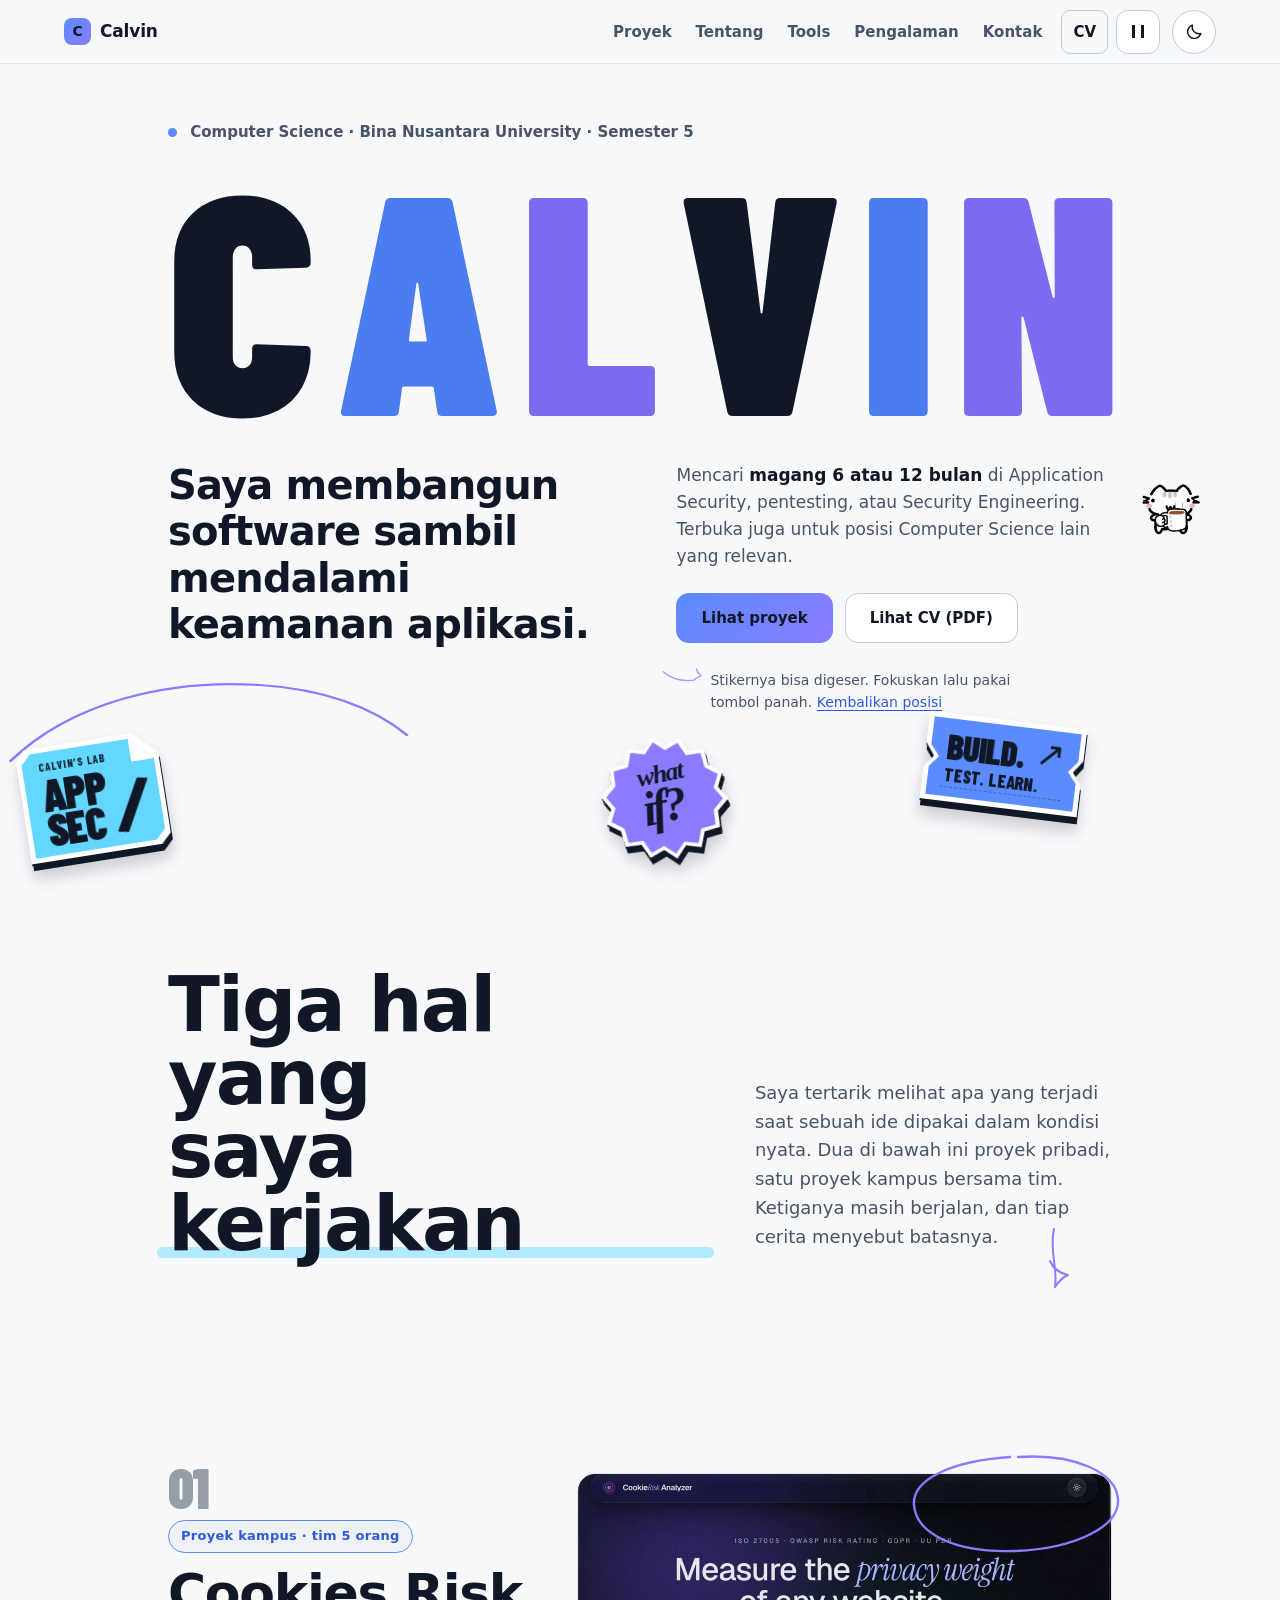
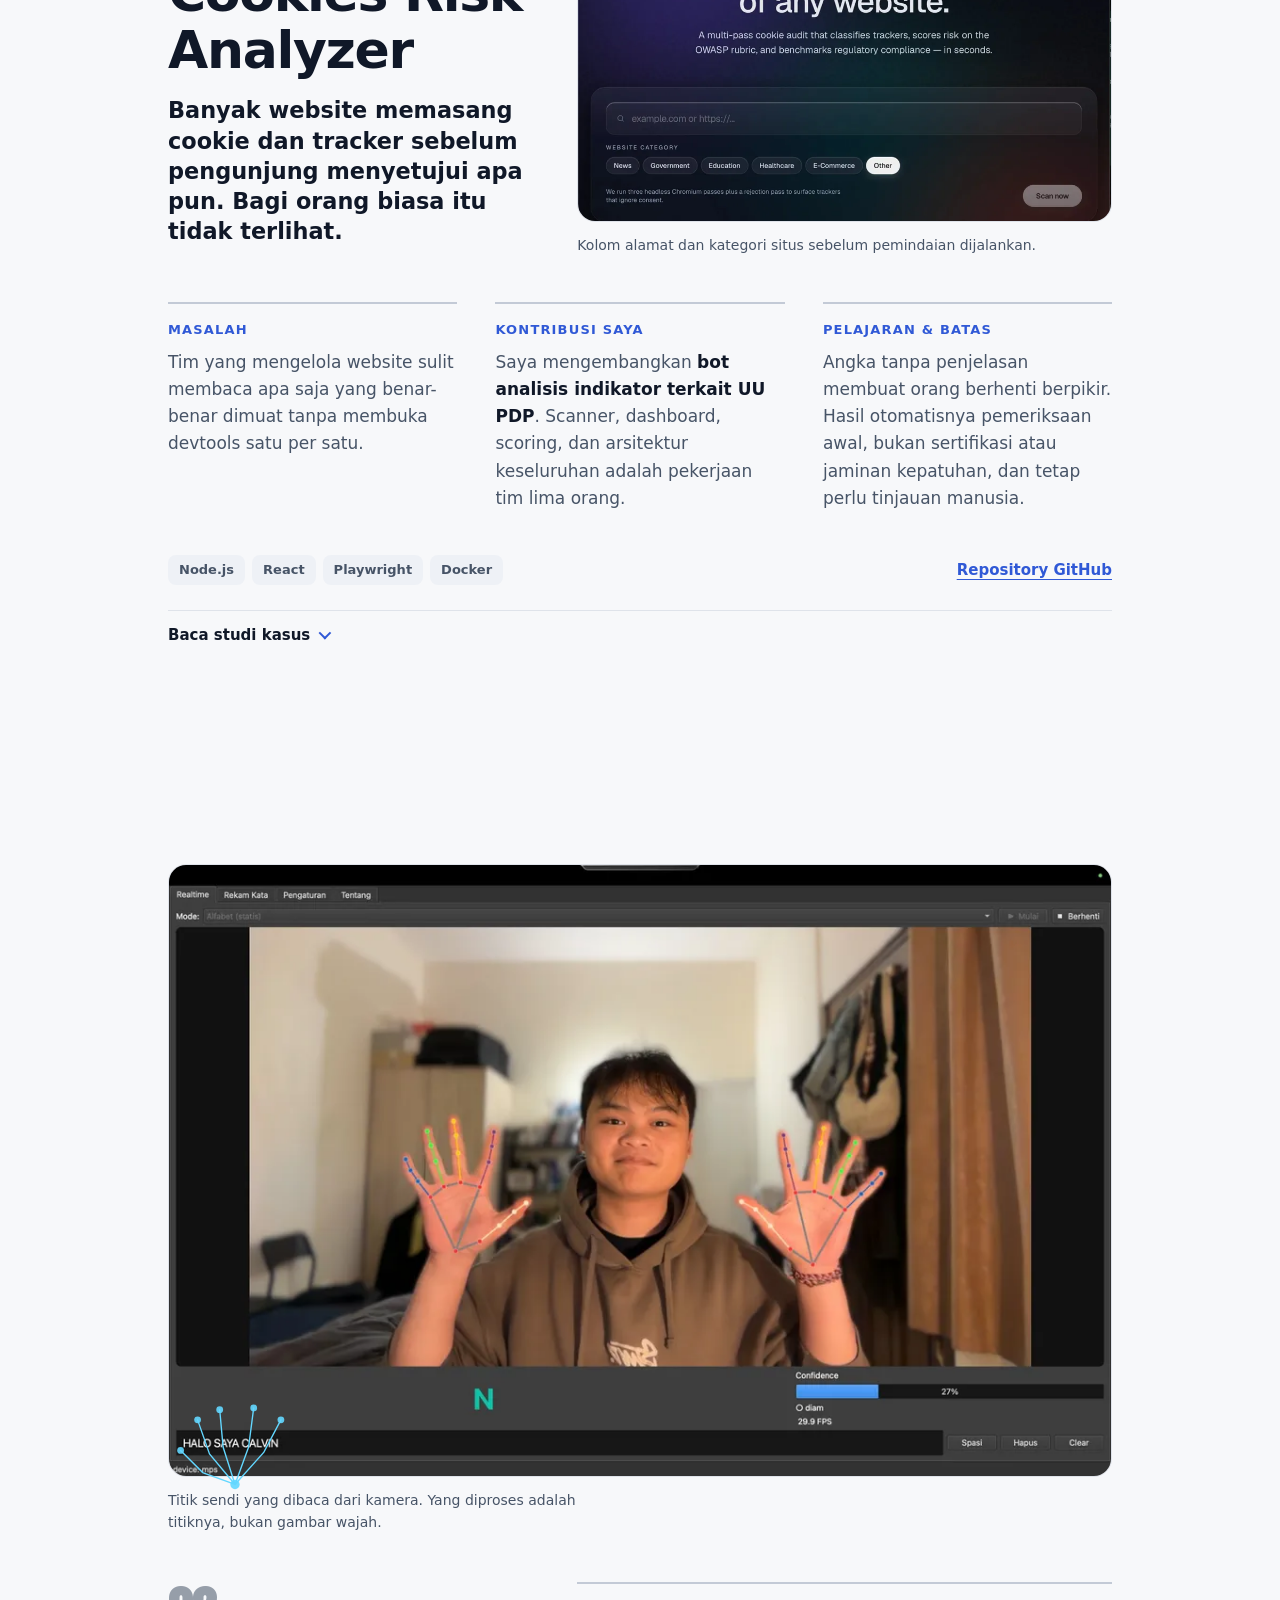
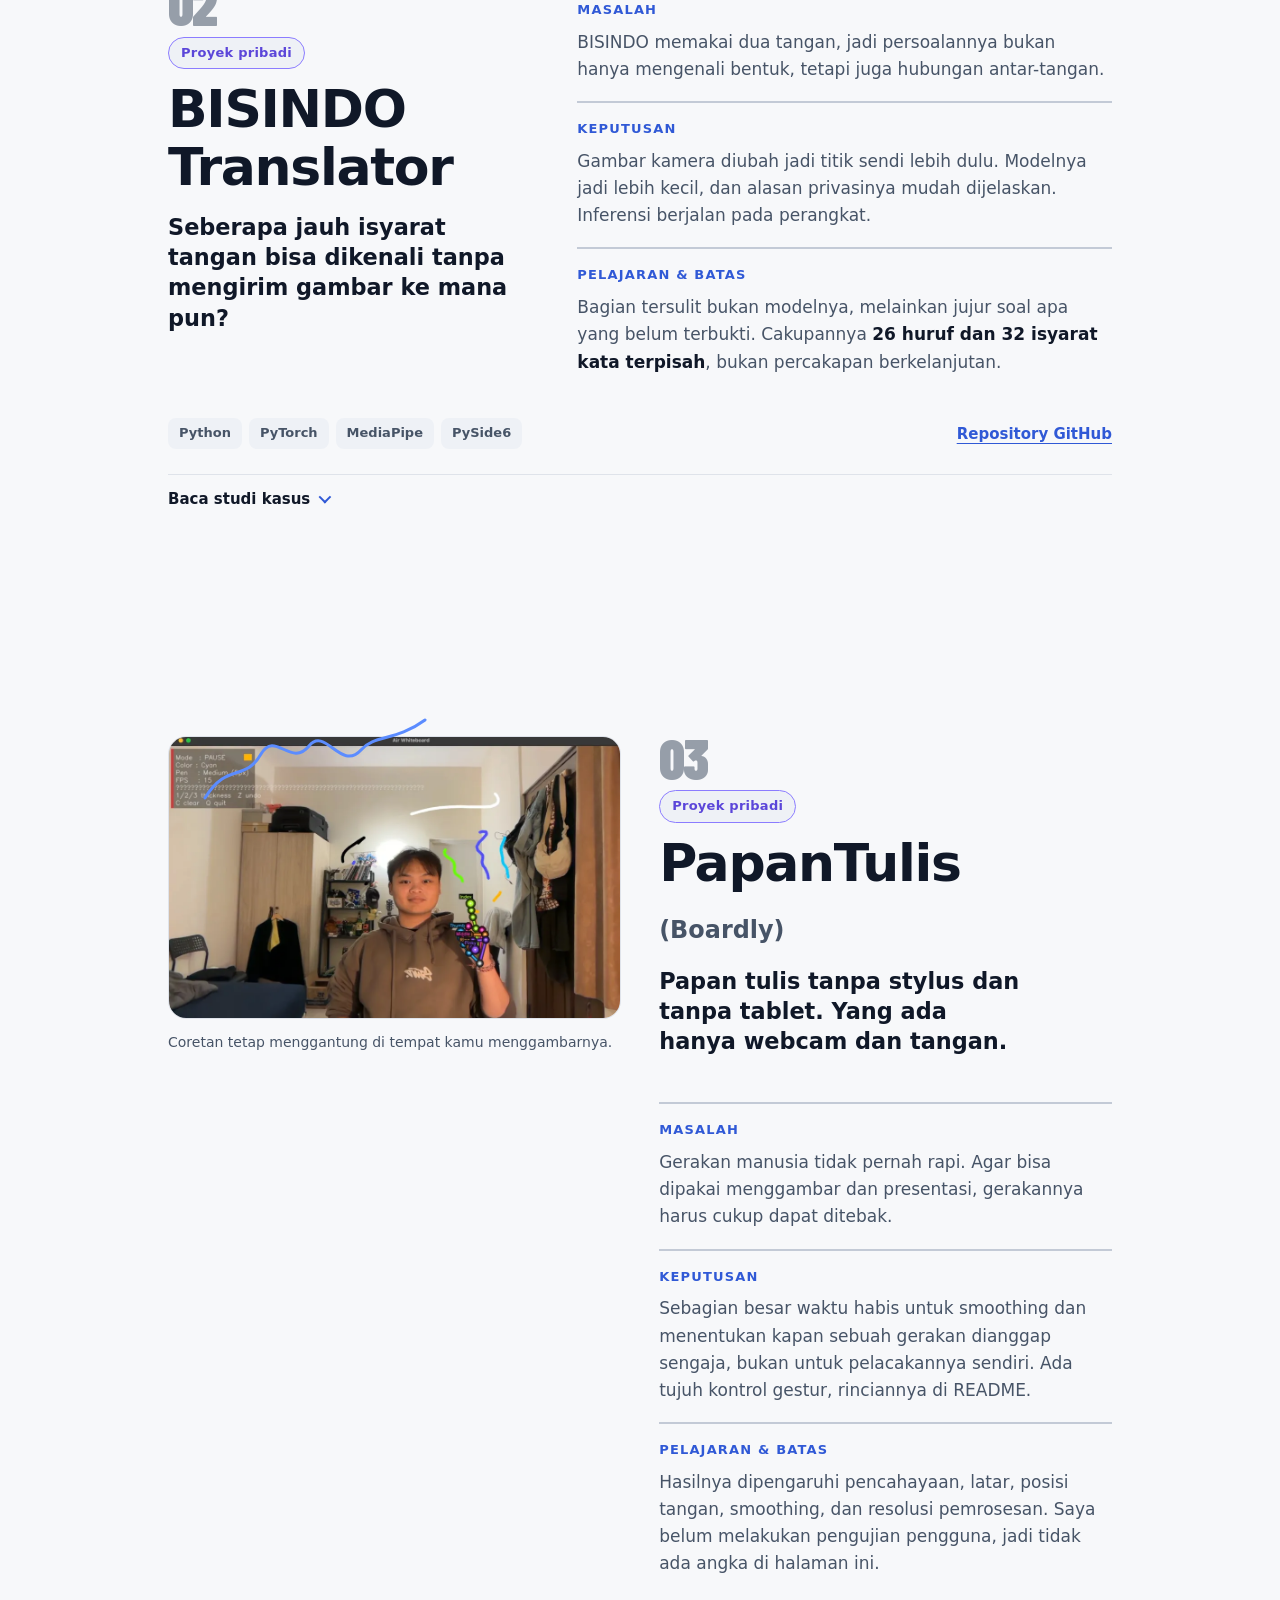
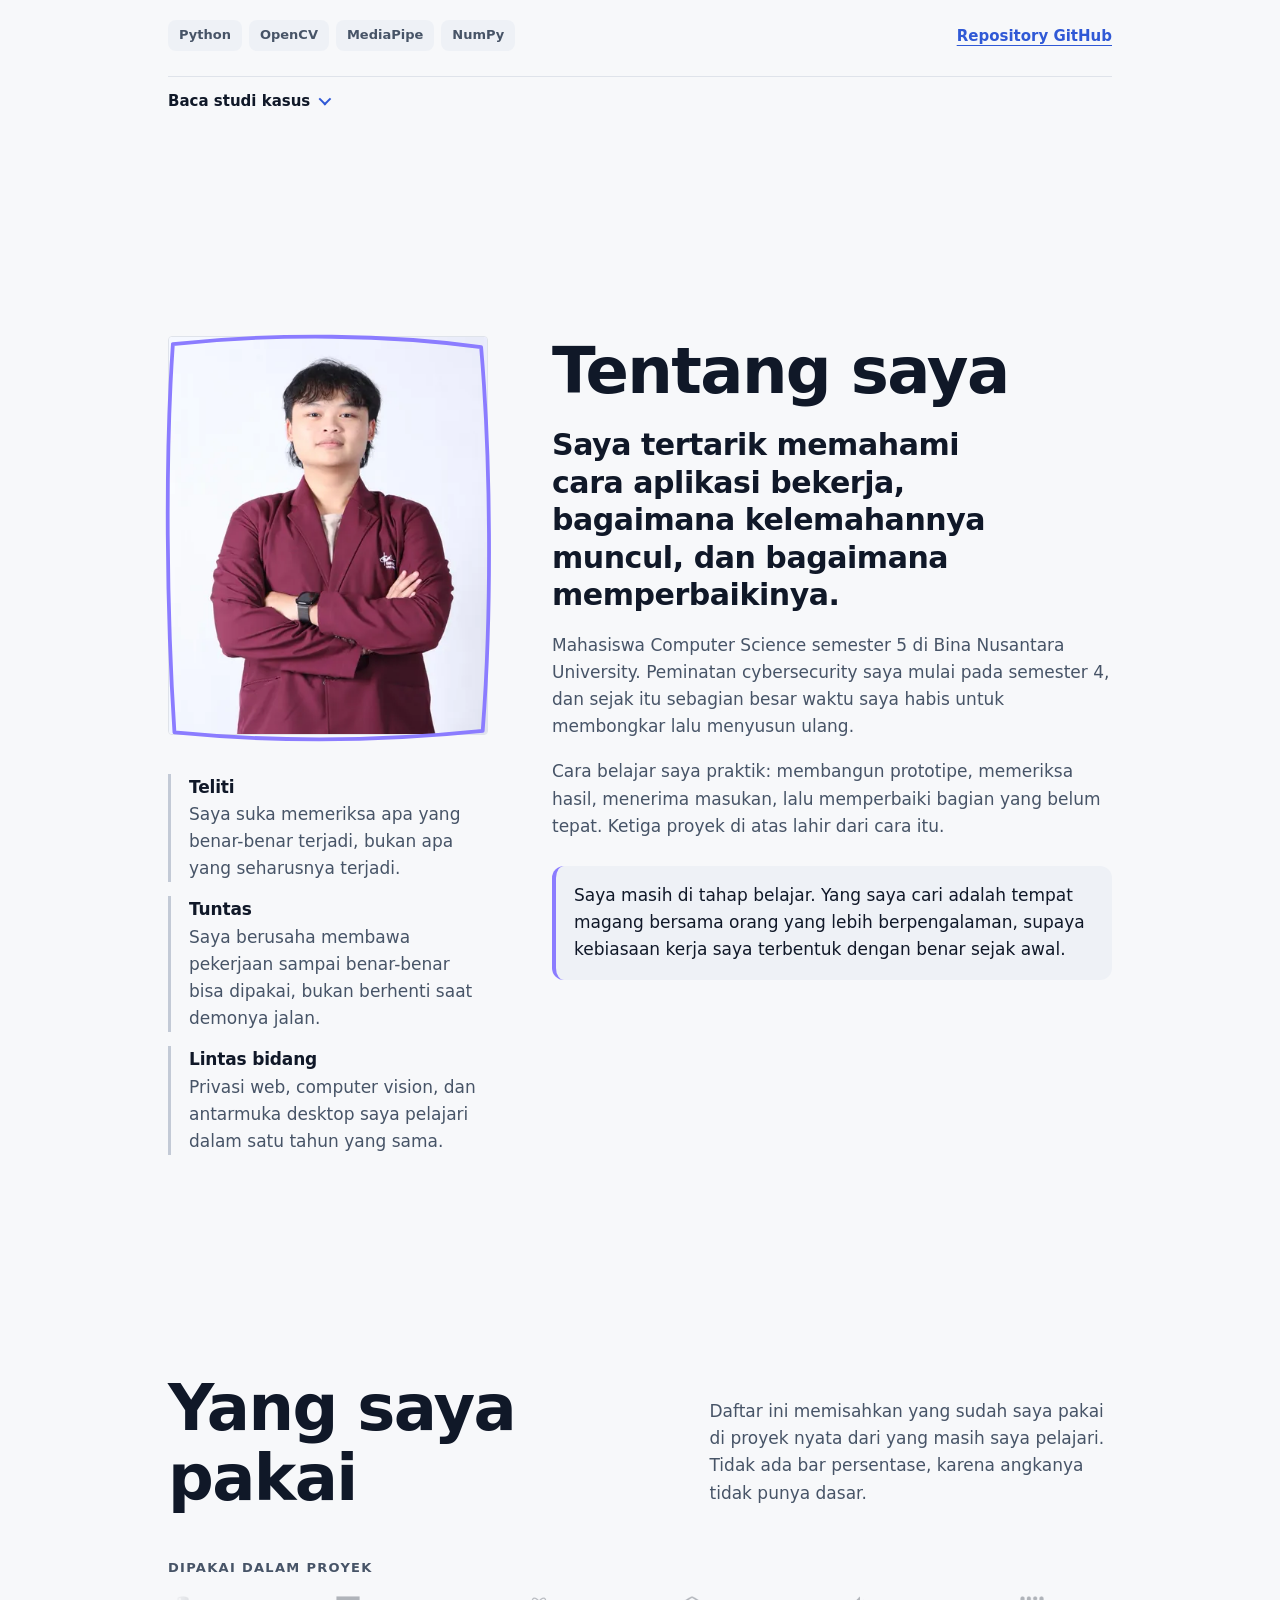
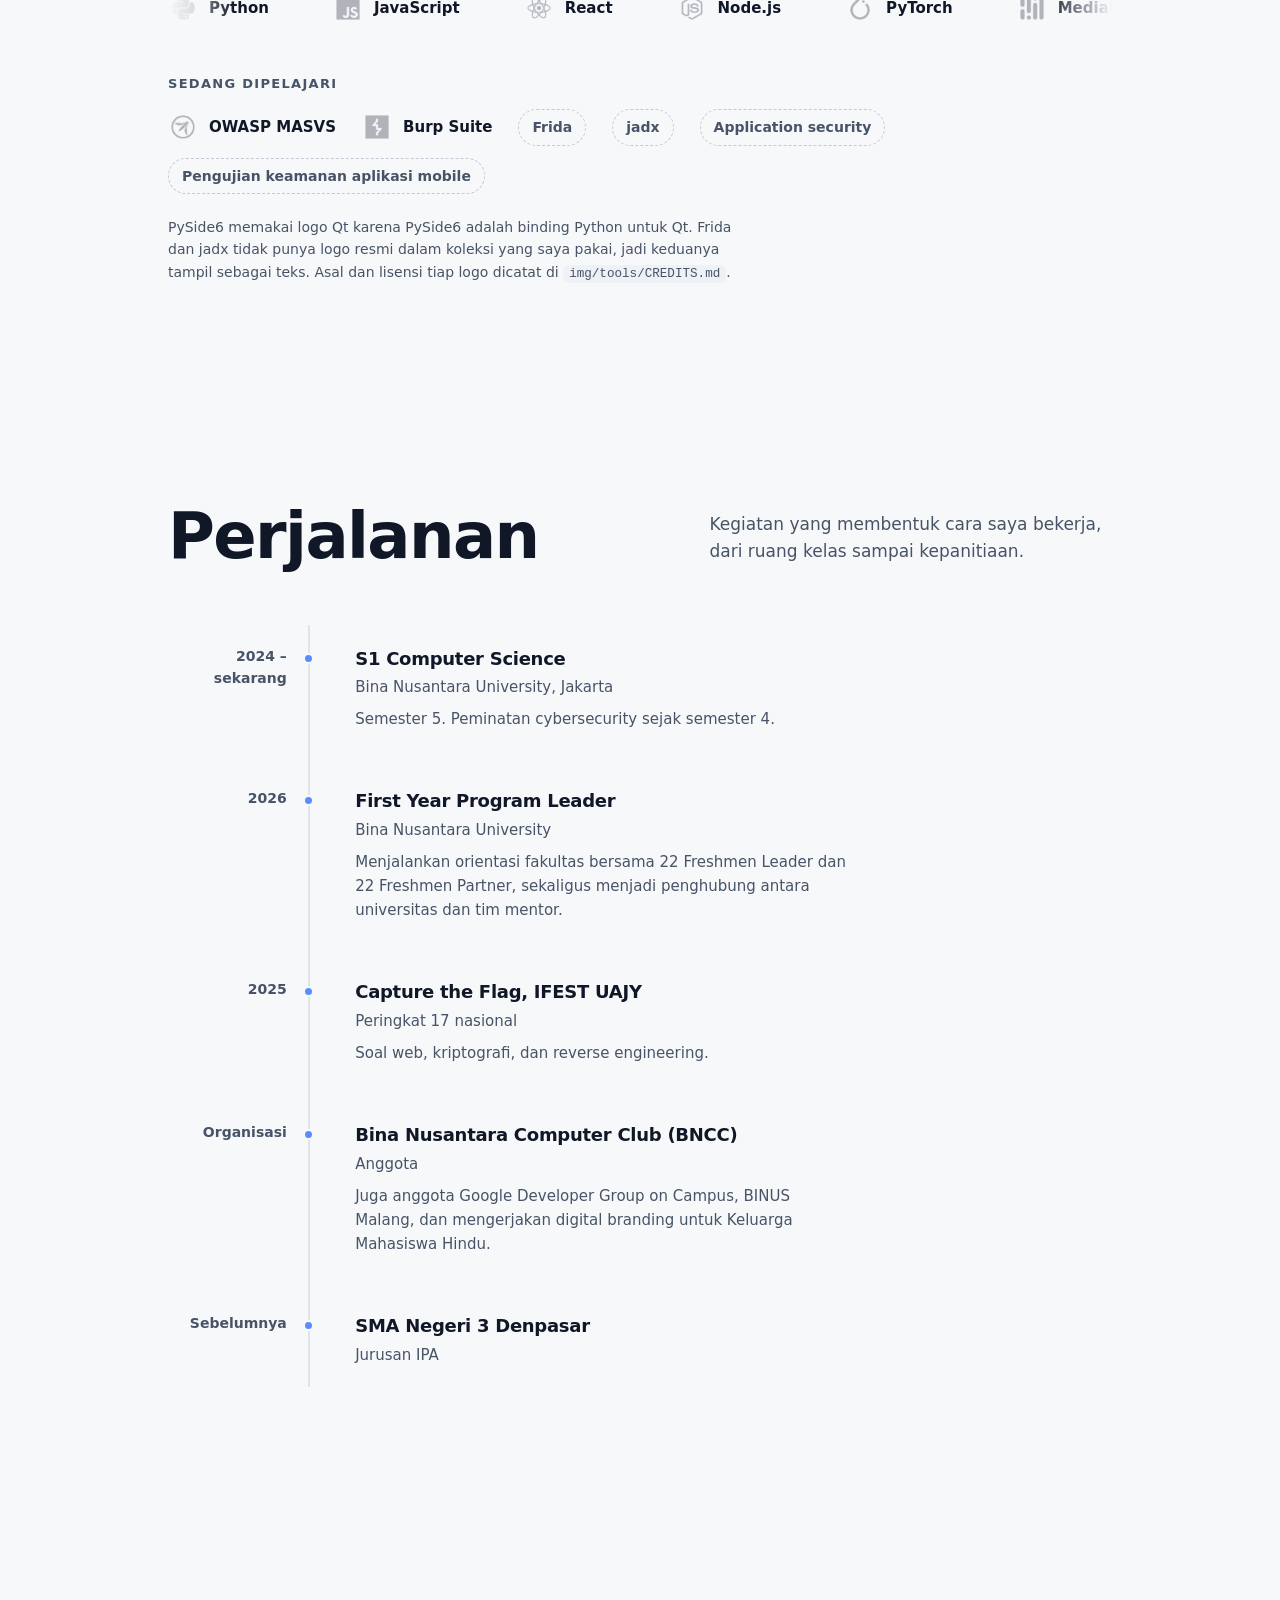
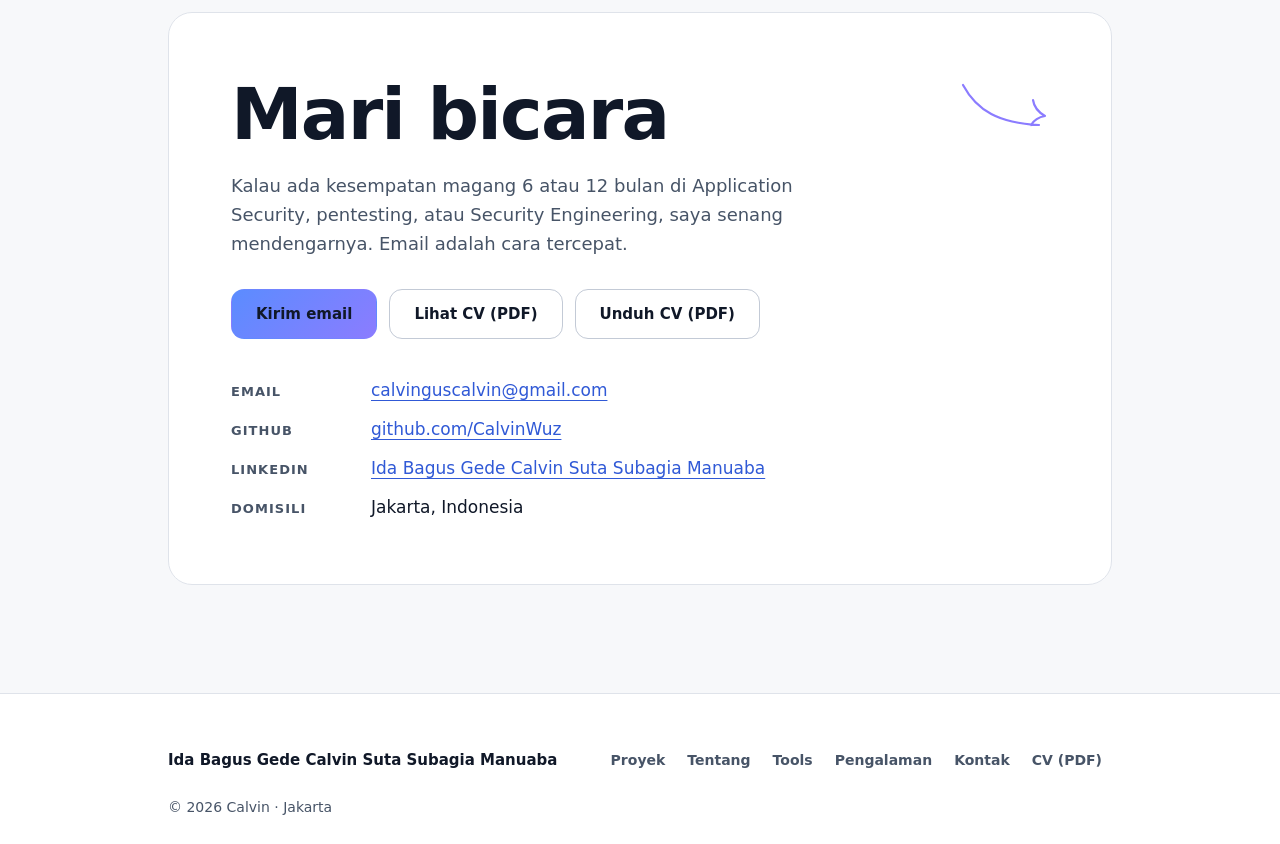
==== commit d5d46eba: "Rombak visual dan narasi: komposisi hero penuh, cerita per proyek, maskot lintas section, marquee lo" ====
--- a/index.html
+++ b/index.html
@@ -35,30 +35,37 @@
 catch(e){d.setAttribute('data-theme','light');}})();
 </script>
 
-<!-- Font di-host sendiri, jadi halaman ini tidak memanggil host pihak ketiga. -->
+<!-- Font dan aset di-host sendiri, jadi halaman ini tidak memanggil host pihak ketiga. -->
 <link rel="preload" href="fonts/barlow-condensed-900.woff2" as="font" type="font/woff2" crossorigin>
+<link rel="preload" href="img/cat/puppet.webp" as="image" type="image/webp">
 <link rel="stylesheet" href="styles.css">
 </head>
 <body id="top">
 <a class="skip" href="#proyek">Lewati ke proyek</a>
 
 <header class="topbar">
-  <a class="brand" href="#top"><span class="brand-mark" aria-hidden="true">C</span> Calvin</a>
+  <a class="brand" href="#top"><span class="brand-mark" aria-hidden="true">C</span> <span class="brand-name">Calvin</span></a>
 
   <nav class="nav" id="menu" aria-label="Navigasi utama">
     <a href="#proyek">Proyek</a>
     <a href="#tentang">Tentang</a>
+    <a href="#tools">Tools</a>
     <a href="#pengalaman">Pengalaman</a>
     <a href="#kontak">Kontak</a>
     <a class="nav-cv" href="resume.pdf" target="_blank" rel="noopener" data-cat-action="cv">CV<span class="vh"> (PDF, terbuka di tab baru)</span></a>
   </nav>
 
-  <button type="button" id="menuBtn" class="menu-btn" aria-expanded="false" aria-controls="menu">
+  <button type="button" id="menuBtn" class="icon-btn menu-btn" aria-expanded="false" aria-controls="menu">
     <span class="menu-bars" aria-hidden="true"></span>
     <span class="vh">Buka menu</span>
   </button>
 
-  <button type="button" id="themeBtn" class="theme-btn" aria-pressed="false">
+  <button type="button" id="motionBtn" class="icon-btn motion-btn" aria-pressed="false">
+    <span class="motion-glyph" aria-hidden="true"></span>
+    <span class="vh">Jeda gerakan kucing dan deretan logo</span>
+  </button>
+
+  <button type="button" id="themeBtn" class="icon-btn theme-btn" aria-pressed="false">
     <svg class="icon-moon" viewBox="0 0 24 24" aria-hidden="true" focusable="false"><path d="M20 14.5A8.5 8.5 0 0 1 9.5 4a8.5 8.5 0 1 0 10.5 10.5Z" fill="none" stroke="currentColor" stroke-width="1.8" stroke-linejoin="round"/></svg>
     <svg class="icon-sun" viewBox="0 0 24 24" aria-hidden="true" focusable="false"><circle cx="12" cy="12" r="4.4" fill="none" stroke="currentColor" stroke-width="1.8"/><path d="M12 2.6v2.2M12 19.2v2.2M2.6 12h2.2M19.2 12h2.2M5.4 5.4l1.6 1.6M17 17l1.6 1.6M18.6 5.4 17 7M7 17l-1.6 1.6" stroke="currentColor" stroke-width="1.8" stroke-linecap="round"/></svg>
     <span class="vh">Ganti ke tema <span id="themeLabel">gelap</span></span>
@@ -67,297 +74,350 @@
 
 <main>
 
-  <!-- ─────────────── hero ─────────────── -->
-  <section class="hero" aria-labelledby="judul">
-    <div class="hero-inner">
-      <p class="eyebrow"><span class="dot" aria-hidden="true"></span> Computer Science · Bina Nusantara University · Semester 5</p>
-
-      <h1 id="judul">
-        <span class="name" id="name" role="img" aria-label="Calvin" tabindex="0" aria-describedby="name-hint"><span aria-hidden="true">C</span><span aria-hidden="true">A</span><span aria-hidden="true">L</span><span aria-hidden="true">V</span><span aria-hidden="true">I</span><span aria-hidden="true">N</span></span>
-        <span class="vh" id="name-hint">Huruf namanya bereaksi mengikuti kursor. Saat fokus, tombol panah kiri dan kanan melakukan hal yang sama.</span>
-        <span class="role">Saya membangun software sambil mendalami keamanan aplikasi.</span>
-      </h1>
-
-      <p class="lede">Mencari <strong>magang 6 atau 12 bulan</strong> di bidang Application Security, pentesting, atau Security Engineering. Terbuka juga untuk posisi Computer Science lain yang relevan.</p>
-
-      <p class="cta">
-        <a class="btn btn-primary" href="#proyek" data-cat-action="project">Lihat proyek</a>
-        <a class="btn btn-ghost" href="resume.pdf" target="_blank" rel="noopener" data-cat-action="cv">Lihat CV (PDF)</a>
-      </p>
-
-      <p class="scene-hint">Stiker di bawah bisa digeser. Fokuskan lalu pakai tombol panah.</p>
-    </div>
-
-    <!-- area main stiker: tidak menutupi teks, tidak menghalangi scroll -->
+  <!-- ═══════════ hero ═══════════ -->
+  <section class="hero" id="hero" aria-labelledby="judul" data-dock="hero-right">
+    <p class="eyebrow"><span class="dot" aria-hidden="true"></span> Computer Science · Bina Nusantara University · Semester 5</p>
+
+    <h1 id="judul">
+      <span class="name" id="name" role="img" aria-label="Calvin" tabindex="0" aria-describedby="name-hint"><span aria-hidden="true">C</span><span aria-hidden="true">A</span><span aria-hidden="true">L</span><span aria-hidden="true">V</span><span aria-hidden="true">I</span><span aria-hidden="true">N</span></span>
+    </h1>
+    <p class="vh" id="name-hint">Huruf namanya bereaksi mengikuti kursor. Saat fokus, tombol panah kiri dan kanan melakukan hal yang sama.</p>
+
+    <div class="hero-grid">
+      <p class="role">Saya membangun software sambil mendalami keamanan aplikasi.</p>
+
+      <div class="hero-side">
+        <p class="lede">Mencari <strong>magang 6 atau 12 bulan</strong> di Application Security, pentesting, atau Security Engineering. Terbuka juga untuk posisi Computer Science lain yang relevan.</p>
+        <p class="cta">
+          <a class="btn btn-primary" href="#proyek" data-cat-action="project">Lihat proyek</a>
+          <a class="btn btn-ghost" href="resume.pdf" target="_blank" rel="noopener" data-cat-action="cv">Lihat CV (PDF)</a>
+        </p>
+        <p class="hint">
+          <svg class="hint-arrow" viewBox="0 0 60 28" aria-hidden="true" focusable="false"><path d="M2 8c12 11 27 14 44 12M46 20c2-3 5-5 10-6-4-3-6-6-7-10" fill="none" stroke="currentColor" stroke-width="1.8" stroke-linecap="round" stroke-linejoin="round"/></svg>
+          Stikernya bisa digeser. Fokuskan lalu pakai tombol panah.
+          <button type="button" id="resetStickers" class="link-btn">Kembalikan posisi</button>
+        </p>
+      </div>
+    </div>
+
+    <!-- bidang main stiker: tidak pernah menutupi nama, CTA, navigasi, atau kucing -->
     <div class="scene" id="scene">
       <button type="button" class="sticker s-appsec" data-sticker="appsec"
         aria-label="Stiker AppSec. Seret untuk memindahkan, atau pakai tombol panah saat fokus.">
         <span class="print" aria-hidden="true"><span class="kicker">CALVIN&rsquo;S LAB</span><span class="t-appsec">APP<br>SEC</span><span class="slash">/</span></span>
       </button>
-
       <button type="button" class="sticker s-build" data-sticker="build"
         aria-label="Stiker Build Test Learn. Seret untuk memindahkan, atau pakai tombol panah saat fokus.">
         <span class="print" aria-hidden="true"><span class="t-build">BUILD.</span><span class="t-build-sub">TEST. LEARN.</span><span class="arrow">&#8599;</span><span class="perf"></span></span>
       </button>
-
       <button type="button" class="sticker s-what" data-sticker="what"
         aria-label="Stiker what if. Seret untuk memindahkan, atau pakai tombol panah saat fokus.">
         <span class="print" aria-hidden="true"><span class="t-what-top">what</span><span class="t-what-bottom">if?</span></span>
       </button>
     </div>
+
+    <svg class="scribble scribble-hero" viewBox="0 0 320 120" aria-hidden="true" focusable="false" preserveAspectRatio="none">
+      <path class="ink" d="M8 96C54 38 126 14 198 20c48 4 86 22 112 50" fill="none" stroke="currentColor" stroke-width="2.2" stroke-linecap="round"/>
+    </svg>
     <p class="vh" aria-live="polite" id="sceneLive"></p>
   </section>
 
-  <!-- ─────────────── proyek ─────────────── -->
+  <!-- ═══════════ pembuka proyek ═══════════ -->
   <span id="work" class="anchor-alias" aria-hidden="true"></span>
-  <section class="section work" id="proyek" aria-labelledby="h-proyek">
-    <div class="section-head">
-      <h2 id="h-proyek">Proyek pilihan</h2>
-      <p>Tiga hal yang saya kerjakan: dua proyek pribadi dan satu proyek kampus bersama tim. Setiap studi kasus menjelaskan keputusan dan batasnya.</p>
-    </div>
-
-    <ol class="projects">
-
-      <li class="project">
-        <article aria-labelledby="p1">
-          <div class="project-media">
-            <img src="img/cookierisk.webp" width="1000" height="650" alt="Halaman depan Cookies Risk Analyzer dengan kolom alamat website dan pilihan kategori situs." loading="lazy" decoding="async">
-          </div>
-          <div class="project-body">
-            <p class="project-kind"><span class="tag tag-team">Proyek kampus · tim 5 orang</span></p>
-            <h3 id="p1">Cookies Risk Analyzer</h3>
-            <p class="project-lede">Proyek kampus bersama tim lima orang untuk membantu membaca indikator risiko privasi website. Kontribusi saya berfokus pada pengembangan bot analisis indikator terkait UU PDP. Temuan otomatis membantu pemeriksaan awal dan tetap memerlukan tinjauan manual.</p>
-            <ul class="stack" aria-label="Teknologi proyek tim">
-              <li>Node.js</li><li>React</li><li>Playwright</li><li>Docker</li>
-            </ul>
-            <p class="project-links">
-              <a class="link" href="https://github.com/CalvinWuz/CookiesAnalyzer-Website" target="_blank" rel="noopener" data-cat-action="project">Repository GitHub<span class="vh"> Cookies Risk Analyzer, terbuka di tab baru</span></a>
-            </p>
-
-            <details class="study" id="studi-cookies">
-              <summary><span class="study-label">Baca studi kasus</span></summary>
-              <div class="study-body">
-                <h4>Masalah yang dikerjakan</h4>
-                <p>Banyak website memasang cookie dan tracker sebelum pengunjung menyetujui apa pun. Bagi orang biasa hal itu tidak terlihat, dan bagi tim yang mengelola website hasilnya sulit dibaca tanpa membuka devtools satu per satu.</p>
-
-                <h4>Peran saya</h4>
-                <p>Saya mengembangkan bot analisis indikator yang terkait UU PDP. Scanner, dashboard, scoring, dan arsitektur keseluruhan adalah pekerjaan tim lima orang, bukan pekerjaan saya sendiri.</p>
-
-                <h4>Yang sudah berfungsi</h4>
-                <ul>
-                  <li>Mengamati cookie dan tracker yang dimuat sebuah website.</li>
-                  <li>Menandai indikator risiko privasi yang relevan untuk ditinjau lebih lanjut.</li>
-                </ul>
-
-                <h4>Batas yang perlu diketahui</h4>
-                <ul>
-                  <li>Pemeriksaan otomatisnya terbatas dan tetap memerlukan tinjauan manual. Hasilnya bukan sertifikasi, bukan jaminan, dan bukan keputusan bahwa sebuah website sudah patuh UU PDP atau GDPR.</li>
-                  <li>Heuristik consent bisa melewatkan banner yang dibuat khusus, jadi hasilnya perlu dibedakan antara observasi, heuristik, skor risiko, dan interpretasi manusia.</li>
-                </ul>
-
-                <h4>Yang saya pelajari</h4>
-                <p>Mengubah sesuatu yang kualitatif seperti risiko privasi menjadi angka itu menggoda, tetapi angka tanpa penjelasan membuat orang berhenti berpikir. Lebih berguna menjelaskan kenapa sebuah cookie mencurigakan daripada sekadar menyebut skornya.</p>
-
-                <p class="study-status">Status: dikerjakan sebagai tugas kampus. Rincian fitur mengikuti README dan source di repository.</p>
-              </div>
-            </details>
-          </div>
-        </article>
-      </li>
-
-      <li class="project">
-        <article aria-labelledby="p2">
-          <div class="project-media">
-            <img src="img/bisindo.webp" width="1000" height="649" alt="Prototipe penerjemah BISINDO berjalan, dengan titik sendi tangan tergambar di atas tampilan kamera." loading="lazy" decoding="async">
-          </div>
-          <div class="project-body">
-            <p class="project-kind"><span class="tag tag-solo">Proyek pribadi</span></p>
-            <h3 id="p2">BISINDO Translator</h3>
-            <p class="project-lede">Prototipe desktop pribadi untuk mengenali 26 huruf dan 32 isyarat kata BISINDO melalui kamera, dengan proses pengenalan pada perangkat. Cakupannya masih berupa huruf dan kata terpisah; fitur serta UI/UX terus saya kembangkan.</p>
-            <ul class="stack" aria-label="Teknologi">
-              <li>Python</li><li>PyTorch</li><li>MediaPipe</li><li>PySide6</li>
-            </ul>
-            <p class="project-links">
-              <a class="link" href="https://github.com/CalvinWuz/BISINDO-Translator" target="_blank" rel="noopener" data-cat-action="project">Repository GitHub<span class="vh"> BISINDO Translator, terbuka di tab baru</span></a>
-            </p>
-
-            <details class="study" id="studi-bisindo">
-              <summary><span class="study-label">Baca studi kasus</span></summary>
-              <div class="study-body">
-                <h4>Masalah yang dikerjakan</h4>
-                <p>Saya ingin tahu seberapa jauh isyarat tangan bisa dikenali tanpa mengirim gambar ke mana-mana. BISINDO memakai dua tangan, jadi persoalannya bukan hanya mengenali bentuk, tetapi juga hubungan antar-tangan.</p>
-
-                <h4>Peran saya</h4>
-                <p>Proyek pribadi. Saya mengerjakan seluruh bagiannya sendiri, dari pengumpulan data sampai antarmuka.</p>
-
-                <h4>Yang sudah berfungsi</h4>
-                <ul>
-                  <li>Mengenali 26 huruf statis dan 32 isyarat kata terpisah.</li>
-                  <li>Inferensi berjalan pada perangkat. Target pengembangan yang saya catat adalah macOS Apple Silicon.</li>
-                </ul>
-
-                <h4>Batas yang perlu diketahui</h4>
-                <ul>
-                  <li>Ini prototipe, bukan produk matang atau rilis publik yang sudah teruji luas.</li>
-                  <li>Evaluasi pada penutur baru belum dibuktikan secara terpisah. Pembagian data yang memakai penutur yang sama pada data latih dan validasi tidak membuktikan hasilnya bertahan untuk semua penutur, jadi saya tidak memasang angka akurasi di halaman ini.</li>
-                  <li>Pengenalan kalimat berkelanjutan dan perapian bahasa masih bagian dari pengembangan.</li>
-                </ul>
-
-                <h4>Yang saya pelajari</h4>
-                <p>Memisahkan titik sendi dari gambar mentah membuat modelnya lebih kecil sekaligus membuat alasan privasinya mudah dijelaskan. Bagian tersulit justru bukan modelnya, melainkan jujur soal apa yang belum terbukti.</p>
-
-                <p class="study-status">Status: prototipe. UI/UX dan fitur masih dikembangkan.</p>
-              </div>
-            </details>
-          </div>
-        </article>
-      </li>
-
-      <li class="project">
-        <article aria-labelledby="p3">
-          <div class="project-media">
-            <img src="img/boardly.webp" width="1000" height="625" alt="PapanTulis berjalan: coretan warna menggantung di udara sebuah ruangan, dengan satu tangan terlacak dan sendi jarinya diberi nama." loading="lazy" decoding="async">
-          </div>
-          <div class="project-body">
-            <p class="project-kind"><span class="tag tag-solo">Proyek pribadi</span></p>
-            <h3 id="p3">PapanTulis <span class="alias">(Boardly)</span></h3>
-            <p class="project-lede">Prototipe papan tulis pribadi untuk menggambar dan presentasi melalui webcam serta gerakan tangan. Saya masih memperbaiki UI/UX dan menambahkan fitur agar pemakaiannya lebih nyaman.</p>
-            <ul class="stack" aria-label="Teknologi">
-              <li>Python</li><li>OpenCV</li><li>MediaPipe</li><li>NumPy</li>
-            </ul>
-            <p class="project-links">
-              <a class="link" href="https://github.com/CalvinWuz/PapanTulis" target="_blank" rel="noopener" data-cat-action="project">Repository GitHub<span class="vh"> PapanTulis, terbuka di tab baru</span></a>
-            </p>
-
-            <details class="study" id="studi-papantulis">
-              <summary><span class="study-label">Baca studi kasus</span></summary>
-              <div class="study-body">
-                <h4>Masalah yang dikerjakan</h4>
-                <p>Saya ingin mencoba papan tulis yang tidak memerlukan stylus atau tablet. Yang ada hanya webcam dan tangan, jadi persoalannya adalah membuat gerakan tangan cukup dapat ditebak untuk dipakai menggambar dan presentasi.</p>
-
-                <h4>Peran saya</h4>
-                <p>Proyek pribadi, saya kerjakan sendiri. Ini bukan proyek tim.</p>
-
-                <h4>Yang sudah berfungsi</h4>
-                <ul>
-                  <li>Input webcam dengan pelacakan tangan.</li>
-                  <li>Kontrol gestur untuk menggambar dan presentasi. Rincian ketujuh kontrol gestur ada di README repository.</li>
-                  <li>Perapian bentuk sederhana.</li>
-                </ul>
-
-                <h4>Batas yang perlu diketahui</h4>
-                <ul>
-                  <li>Hasilnya dipengaruhi pencahayaan, latar belakang, posisi tangan, smoothing, dan resolusi pemrosesan.</li>
-                  <li>Saya belum melakukan pengujian pengguna atau pengukuran performa yang bisa dipertanggungjawabkan, jadi tidak ada angka FPS atau klaim keberhasilan di halaman ini.</li>
-                </ul>
-
-                <h4>Yang saya pelajari</h4>
-                <p>Gerakan manusia tidak pernah rapi. Sebagian besar waktu habis untuk smoothing dan menentukan kapan sebuah gerakan dianggap sengaja, bukan untuk pelacakannya sendiri.</p>
-
-                <p class="study-status">Status: prototipe desktop. Fitur dan UI/UX masih dikembangkan.</p>
-              </div>
-            </details>
-          </div>
-        </article>
-      </li>
-
+  <section class="section intro-work" id="proyek" aria-labelledby="h-proyek" data-dock="left-low">
+    <div class="intro-work-inner">
+      <h2 id="h-proyek">Tiga hal yang<br><span class="under">saya kerjakan</span></h2>
+      <p class="bridge">Saya tertarik melihat apa yang terjadi saat sebuah ide dipakai dalam kondisi nyata. Dua di bawah ini proyek pribadi, satu proyek kampus bersama tim. Ketiganya masih berjalan, dan tiap cerita menyebut batasnya.</p>
+      <svg class="scribble scribble-down" viewBox="0 0 40 90" aria-hidden="true" focusable="false">
+        <path class="ink" d="M20 4c-5 22 4 38 1 58M21 62c4-6 8-10 13-12-9-2-15-7-18-14" fill="none" stroke="currentColor" stroke-width="2" stroke-linecap="round" stroke-linejoin="round"/>
+      </svg>
+    </div>
+  </section>
+
+  <!-- ─── proyek 1: Cookies Risk Analyzer ─── -->
+  <section class="section case case-cookies" id="p-cookies" aria-labelledby="p1" data-dock="right-mid">
+    <div class="case-head">
+      <p class="case-index" aria-hidden="true">01</p>
+      <p class="case-tag"><span class="tag tag-team">Proyek kampus · tim 5 orang</span></p>
+      <h3 id="p1">Cookies Risk Analyzer</h3>
+      <p class="case-lede">Banyak website memasang cookie dan tracker sebelum pengunjung menyetujui apa pun. Bagi orang biasa itu tidak terlihat.</p>
+    </div>
+
+    <figure class="case-media">
+      <img src="img/cookierisk.webp" width="1000" height="650" alt="Halaman depan Cookies Risk Analyzer dengan kolom alamat website dan pilihan kategori situs." loading="lazy" decoding="async">
+      <svg class="scribble scribble-circle" viewBox="0 0 220 110" aria-hidden="true" focusable="false">
+        <path class="ink" d="M112 10c58-4 98 16 100 42 2 28-44 50-104 52C48 106 10 86 8 58 6 32 46 14 104 10" fill="none" stroke="currentColor" stroke-width="2.4" stroke-linecap="round"/>
+      </svg>
+      <figcaption>Kolom alamat dan kategori situs sebelum pemindaian dijalankan.</figcaption>
+    </figure>
+
+    <ol class="beats">
+      <li><span class="beat-k">Masalah</span><p>Tim yang mengelola website sulit membaca apa saja yang benar-benar dimuat tanpa membuka devtools satu per satu.</p></li>
+      <li><span class="beat-k">Kontribusi saya</span><p>Saya mengembangkan <strong>bot analisis indikator terkait UU PDP</strong>. Scanner, dashboard, scoring, dan arsitektur keseluruhan adalah pekerjaan tim lima orang.</p></li>
+      <li><span class="beat-k">Pelajaran &amp; batas</span><p>Angka tanpa penjelasan membuat orang berhenti berpikir. Hasil otomatisnya pemeriksaan awal, bukan sertifikasi atau jaminan kepatuhan, dan tetap perlu tinjauan manusia.</p></li>
     </ol>
-  </section>
-
-  <!-- ─────────────── tentang ─────────────── -->
+
+    <div class="case-foot">
+      <ul class="stack" aria-label="Teknologi proyek tim"><li>Node.js</li><li>React</li><li>Playwright</li><li>Docker</li></ul>
+      <a class="link" href="https://github.com/CalvinWuz/CookiesAnalyzer-Website" target="_blank" rel="noopener" data-cat-action="project">Repository GitHub<span class="vh"> Cookies Risk Analyzer, terbuka di tab baru</span></a>
+    </div>
+
+    <details class="study" id="studi-cookies">
+      <summary><span class="study-label">Baca studi kasus</span></summary>
+      <div class="study-body">
+        <h4>Yang sudah berfungsi</h4>
+        <ul>
+          <li>Mengamati cookie dan tracker yang dimuat sebuah website.</li>
+          <li>Menandai indikator risiko privasi yang relevan untuk ditinjau lebih lanjut.</li>
+        </ul>
+        <h4>Cara membedakan hasilnya</h4>
+        <p>Observasi cookie dan tracker, heuristik consent, skor risiko, dan interpretasi manusia adalah empat hal berbeda. Heuristik consent bisa melewatkan banner yang dibuat khusus, jadi hasilnya perlu dibaca sebagai petunjuk awal.</p>
+        <h4>Batas yang perlu diketahui</h4>
+        <ul>
+          <li>Pemeriksaan otomatisnya terbatas dan tetap memerlukan tinjauan manual.</li>
+          <li>Hasilnya bukan sertifikasi, bukan jaminan, dan bukan keputusan bahwa sebuah website sudah patuh UU PDP atau GDPR.</li>
+        </ul>
+        <p class="study-status">Status: dikerjakan sebagai tugas kampus. Rincian fitur mengikuti README dan source di repository.</p>
+      </div>
+    </details>
+  </section>
+
+  <!-- ─── proyek 2: BISINDO ─── -->
+  <section class="section case case-bisindo" id="p-bisindo" aria-labelledby="p2" data-dock="left-mid">
+    <div class="case-head">
+      <p class="case-index" aria-hidden="true">02</p>
+      <p class="case-tag"><span class="tag tag-solo">Proyek pribadi</span></p>
+      <h3 id="p2">BISINDO Translator</h3>
+      <p class="case-lede">Seberapa jauh isyarat tangan bisa dikenali tanpa mengirim gambar ke mana pun?</p>
+    </div>
+
+    <figure class="case-media case-media-wide">
+      <img src="img/bisindo.webp" width="1000" height="649" alt="Prototipe penerjemah BISINDO berjalan, dengan titik sendi tangan tergambar di atas tampilan kamera." loading="lazy" decoding="async">
+      <svg class="scribble scribble-landmark" viewBox="0 0 200 150" aria-hidden="true" focusable="false">
+        <path class="ink" d="M100 132 70 96 56 56M100 132 86 88 82 44M100 132l16-44 6-46M100 132l34-38 20-38M100 132 62 118 36 92" fill="none" stroke="currentColor" stroke-width="1.6" stroke-linecap="round"/>
+        <g class="nodes" fill="currentColor"><circle cx="56" cy="56" r="4"/><circle cx="82" cy="44" r="4"/><circle cx="122" cy="42" r="4"/><circle cx="154" cy="56" r="4"/><circle cx="36" cy="92" r="4"/><circle cx="100" cy="132" r="5.5"/></g>
+      </svg>
+      <figcaption>Titik sendi yang dibaca dari kamera. Yang diproses adalah titiknya, bukan gambar wajah.</figcaption>
+    </figure>
+
+    <ol class="beats">
+      <li><span class="beat-k">Masalah</span><p>BISINDO memakai dua tangan, jadi persoalannya bukan hanya mengenali bentuk, tetapi juga hubungan antar-tangan.</p></li>
+      <li><span class="beat-k">Keputusan</span><p>Gambar kamera diubah jadi titik sendi lebih dulu. Modelnya jadi lebih kecil, dan alasan privasinya mudah dijelaskan. Inferensi berjalan pada perangkat.</p></li>
+      <li><span class="beat-k">Pelajaran &amp; batas</span><p>Bagian tersulit bukan modelnya, melainkan jujur soal apa yang belum terbukti. Cakupannya <strong>26 huruf dan 32 isyarat kata terpisah</strong>, bukan percakapan berkelanjutan.</p></li>
+    </ol>
+
+    <div class="case-foot">
+      <ul class="stack" aria-label="Teknologi"><li>Python</li><li>PyTorch</li><li>MediaPipe</li><li>PySide6</li></ul>
+      <a class="link" href="https://github.com/CalvinWuz/BISINDO-Translator" target="_blank" rel="noopener" data-cat-action="project">Repository GitHub<span class="vh"> BISINDO Translator, terbuka di tab baru</span></a>
+    </div>
+
+    <details class="study" id="studi-bisindo">
+      <summary><span class="study-label">Baca studi kasus</span></summary>
+      <div class="study-body">
+        <h4>Yang sudah berfungsi</h4>
+        <ul>
+          <li>Mengenali 26 huruf statis dan 32 isyarat kata terpisah.</li>
+          <li>Inferensi berjalan pada perangkat. Target pengembangan yang saya catat adalah macOS Apple Silicon.</li>
+        </ul>
+        <h4>Batas yang perlu diketahui</h4>
+        <ul>
+          <li>Ini prototipe, bukan produk matang atau rilis publik yang sudah teruji luas.</li>
+          <li>Evaluasi pada penutur baru belum dibuktikan secara terpisah. Pembagian data yang memakai penutur yang sama pada data latih dan validasi tidak membuktikan hasilnya bertahan untuk semua penutur, jadi saya tidak memasang angka akurasi di halaman ini.</li>
+          <li>Pengenalan kalimat berkelanjutan dan perapian bahasa masih bagian dari pengembangan.</li>
+        </ul>
+        <p class="study-status">Status: prototipe. UI/UX dan fitur masih dikembangkan.</p>
+      </div>
+    </details>
+  </section>
+
+  <!-- ─── proyek 3: PapanTulis ─── -->
+  <section class="section case case-papan" id="p-papantulis" aria-labelledby="p3" data-dock="right-low">
+    <div class="case-head">
+      <p class="case-index" aria-hidden="true">03</p>
+      <p class="case-tag"><span class="tag tag-solo">Proyek pribadi</span></p>
+      <h3 id="p3">PapanTulis <span class="alias">(Boardly)</span></h3>
+      <p class="case-lede">Papan tulis tanpa stylus dan tanpa tablet. Yang ada hanya webcam dan tangan.</p>
+    </div>
+
+    <figure class="case-media">
+      <img src="img/boardly.webp" width="1000" height="625" alt="PapanTulis berjalan: coretan warna menggantung di udara sebuah ruangan, dengan satu tangan terlacak dan sendi jarinya diberi nama." loading="lazy" decoding="async">
+      <svg class="scribble scribble-stroke" viewBox="0 0 240 120" aria-hidden="true" focusable="false">
+        <path class="ink" d="M10 92c22-36 40-16 56-44 14-24 30 14 48-8 16-20 32 26 52 4 14-16 34-8 64-30" fill="none" stroke="currentColor" stroke-width="3" stroke-linecap="round"/>
+      </svg>
+      <figcaption>Coretan tetap menggantung di tempat kamu menggambarnya.</figcaption>
+    </figure>
+
+    <ol class="beats">
+      <li><span class="beat-k">Masalah</span><p>Gerakan manusia tidak pernah rapi. Agar bisa dipakai menggambar dan presentasi, gerakannya harus cukup dapat ditebak.</p></li>
+      <li><span class="beat-k">Keputusan</span><p>Sebagian besar waktu habis untuk smoothing dan menentukan kapan sebuah gerakan dianggap sengaja, bukan untuk pelacakannya sendiri. Ada tujuh kontrol gestur, rinciannya di README.</p></li>
+      <li><span class="beat-k">Pelajaran &amp; batas</span><p>Hasilnya dipengaruhi pencahayaan, latar, posisi tangan, smoothing, dan resolusi pemrosesan. Saya belum melakukan pengujian pengguna, jadi tidak ada angka di halaman ini.</p></li>
+    </ol>
+
+    <div class="case-foot">
+      <ul class="stack" aria-label="Teknologi"><li>Python</li><li>OpenCV</li><li>MediaPipe</li><li>NumPy</li></ul>
+      <a class="link" href="https://github.com/CalvinWuz/PapanTulis" target="_blank" rel="noopener" data-cat-action="project">Repository GitHub<span class="vh"> PapanTulis, terbuka di tab baru</span></a>
+    </div>
+
+    <details class="study" id="studi-papantulis">
+      <summary><span class="study-label">Baca studi kasus</span></summary>
+      <div class="study-body">
+        <h4>Yang sudah berfungsi</h4>
+        <ul>
+          <li>Input webcam dengan pelacakan tangan.</li>
+          <li>Kontrol gestur untuk menggambar dan presentasi. Rincian ketujuh kontrol gestur ada di README repository.</li>
+          <li>Perapian bentuk sederhana.</li>
+        </ul>
+        <h4>Batas yang perlu diketahui</h4>
+        <ul>
+          <li>Hasilnya dipengaruhi pencahayaan, latar belakang, posisi tangan, smoothing, dan resolusi pemrosesan.</li>
+          <li>Saya belum melakukan pengujian pengguna atau pengukuran performa yang bisa dipertanggungjawabkan, jadi tidak ada angka FPS atau klaim keberhasilan di halaman ini.</li>
+        </ul>
+        <p class="study-status">Status: prototipe desktop. Fitur dan UI/UX masih dikembangkan.</p>
+      </div>
+    </details>
+  </section>
+
+  <!-- ═══════════ tentang ═══════════ -->
   <span id="about" class="anchor-alias" aria-hidden="true"></span>
   <span id="journey" class="anchor-alias" aria-hidden="true"></span>
   <span id="thoughts" class="anchor-alias" aria-hidden="true"></span>
-  <section class="section about" id="tentang" aria-labelledby="h-tentang">
+  <section class="section about" id="tentang" aria-labelledby="h-tentang" data-dock="left-low">
     <div class="about-grid">
-      <div class="about-col">
+      <figure class="portrait">
+        <img src="img/me.webp" width="420" height="525" alt="Calvin." loading="lazy" decoding="async">
+        <svg class="scribble scribble-frame" viewBox="0 0 220 270" aria-hidden="true" focusable="false">
+          <path class="ink" d="M12 14c66-7 138-6 196 2 6 70 7 166 1 244-68 7-134 7-196 1C8 184 7 86 12 14Z" fill="none" stroke="currentColor" stroke-width="2.4" stroke-linecap="round" stroke-linejoin="round"/>
+        </svg>
+      </figure>
+
+      <div class="about-text">
         <h2 id="h-tentang">Tentang saya</h2>
-        <p>Saya Calvin, mahasiswa Computer Science semester 5 di Bina Nusantara University. Sejak memilih peminatan cybersecurity pada semester 4, saya tertarik memahami cara aplikasi bekerja, bagaimana kelemahannya muncul, dan bagaimana memperbaikinya.</p>
-        <p>Saya belajar melalui praktik: membangun prototipe, memeriksa hasil, menerima masukan, lalu memperbaiki bagian yang belum tepat. Ketiga proyek di atas lahir dari cara itu, dan ketiganya masih berjalan.</p>
+        <p class="pull">Saya tertarik memahami cara aplikasi bekerja, bagaimana kelemahannya muncul, dan bagaimana memperbaikinya.</p>
+        <p>Mahasiswa Computer Science semester 5 di Bina Nusantara University. Peminatan cybersecurity saya mulai pada semester 4, dan sejak itu sebagian besar waktu saya habis untuk membongkar lalu menyusun ulang.</p>
+        <p>Cara belajar saya praktik: membangun prototipe, memeriksa hasil, menerima masukan, lalu memperbaiki bagian yang belum tepat. Ketiga proyek di atas lahir dari cara itu.</p>
         <p class="about-note">Saya masih di tahap belajar. Yang saya cari adalah tempat magang bersama orang yang lebih berpengalaman, supaya kebiasaan kerja saya terbentuk dengan benar sejak awal.</p>
       </div>
 
-      <div class="about-col">
-        <figure class="portrait">
-          <img src="img/me.webp" width="420" height="525" alt="Calvin." loading="lazy" decoding="async">
-        </figure>
-      </div>
-    </div>
-
-    <div class="toolkit">
-      <h3>Yang saya pakai</h3>
-      <dl class="tools">
-        <div><dt>Terbukti lewat proyek</dt><dd>Python, JavaScript, React, Node.js, PyTorch, MediaPipe, OpenCV, PySide6, Docker, Git</dd></div>
-        <div><dt>Sedang saya pelajari</dt><dd>Application security, pengujian keamanan aplikasi mobile, OWASP MASVS, Burp Suite, Frida, jadx</dd></div>
-        <div><dt>Bahasa</dt><dd>Indonesia, Inggris</dd></div>
-      </dl>
-      <p class="tools-note">Daftar ini memisahkan yang sudah saya pakai di proyek nyata dari yang masih saya pelajari. Saya tidak memakai bar persentase karena angkanya tidak punya dasar.</p>
-    </div>
-  </section>
-
-  <!-- ─────────────── pengalaman ─────────────── -->
+      <ul class="traits">
+        <li><span class="trait-k">Teliti</span> Saya suka memeriksa apa yang benar-benar terjadi, bukan apa yang seharusnya terjadi.</li>
+        <li><span class="trait-k">Tuntas</span> Saya berusaha membawa pekerjaan sampai benar-benar bisa dipakai, bukan berhenti saat demonya jalan.</li>
+        <li><span class="trait-k">Lintas bidang</span> Privasi web, computer vision, dan antarmuka desktop saya pelajari dalam satu tahun yang sama.</li>
+      </ul>
+    </div>
+  </section>
+
+  <!-- ═══════════ tools ═══════════ -->
+  <section class="section tools" id="tools" aria-labelledby="h-tools" data-dock="left-top">
+    <div class="section-head">
+      <h2 id="h-tools">Yang saya pakai</h2>
+      <p>Daftar ini memisahkan yang sudah saya pakai di proyek nyata dari yang masih saya pelajari. Tidak ada bar persentase, karena angkanya tidak punya dasar.</p>
+    </div>
+
+    <div class="marquee" id="marquee">
+      <p class="marquee-label">Dipakai dalam proyek</p>
+      <div class="marquee-view">
+        <ul class="marquee-track">
+          <li><span class="logo" style="--logo:url(img/tools/python.png)" aria-hidden="true"></span> Python</li>
+          <li><span class="logo" style="--logo:url(img/tools/javascript.png)" aria-hidden="true"></span> JavaScript</li>
+          <li><span class="logo" style="--logo:url(img/tools/react.png)" aria-hidden="true"></span> React</li>
+          <li><span class="logo" style="--logo:url(img/tools/nodedotjs.png)" aria-hidden="true"></span> Node.js</li>
+          <li><span class="logo" style="--logo:url(img/tools/pytorch.png)" aria-hidden="true"></span> PyTorch</li>
+          <li><span class="logo" style="--logo:url(img/tools/mediapipe.png)" aria-hidden="true"></span> MediaPipe</li>
+          <li><span class="logo" style="--logo:url(img/tools/opencv.png)" aria-hidden="true"></span> OpenCV</li>
+          <li><span class="logo" style="--logo:url(img/tools/qt.png)" aria-hidden="true"></span> PySide6</li>
+          <li><span class="logo" style="--logo:url(img/tools/docker.png)" aria-hidden="true"></span> Docker</li>
+          <li><span class="logo" style="--logo:url(img/tools/git.png)" aria-hidden="true"></span> Git</li>
+        </ul>
+        <ul class="marquee-track" aria-hidden="true">
+          <li><span class="logo" style="--logo:url(img/tools/python.png)"></span> Python</li>
+          <li><span class="logo" style="--logo:url(img/tools/javascript.png)"></span> JavaScript</li>
+          <li><span class="logo" style="--logo:url(img/tools/react.png)"></span> React</li>
+          <li><span class="logo" style="--logo:url(img/tools/nodedotjs.png)"></span> Node.js</li>
+          <li><span class="logo" style="--logo:url(img/tools/pytorch.png)"></span> PyTorch</li>
+          <li><span class="logo" style="--logo:url(img/tools/mediapipe.png)"></span> MediaPipe</li>
+          <li><span class="logo" style="--logo:url(img/tools/opencv.png)"></span> OpenCV</li>
+          <li><span class="logo" style="--logo:url(img/tools/qt.png)"></span> PySide6</li>
+          <li><span class="logo" style="--logo:url(img/tools/docker.png)"></span> Docker</li>
+          <li><span class="logo" style="--logo:url(img/tools/git.png)"></span> Git</li>
+        </ul>
+      </div>
+    </div>
+
+    <div class="learning">
+      <p class="marquee-label">Sedang dipelajari</p>
+      <ul class="learn-list">
+        <li><span class="logo" style="--logo:url(img/tools/owasp.png)" aria-hidden="true"></span> OWASP MASVS</li>
+        <li><span class="logo" style="--logo:url(img/tools/burpsuite.png)" aria-hidden="true"></span> Burp Suite</li>
+        <li class="no-logo">Frida</li>
+        <li class="no-logo">jadx</li>
+        <li class="no-logo">Application security</li>
+        <li class="no-logo">Pengujian keamanan aplikasi mobile</li>
+      </ul>
+      <p class="tools-note">PySide6 memakai logo Qt karena PySide6 adalah binding Python untuk Qt. Frida dan jadx tidak punya logo resmi dalam koleksi yang saya pakai, jadi keduanya tampil sebagai teks. Asal dan lisensi tiap logo dicatat di <code>img/tools/CREDITS.md</code>.</p>
+    </div>
+  </section>
+
+  <!-- ═══════════ pengalaman ═══════════ -->
   <span id="experience" class="anchor-alias" aria-hidden="true"></span>
-  <section class="section experience" id="pengalaman" aria-labelledby="h-pengalaman">
+  <section class="section experience" id="pengalaman" aria-labelledby="h-pengalaman" data-dock="right-mid">
     <div class="section-head">
-      <h2 id="h-pengalaman">Pengalaman &amp; pendidikan</h2>
-    </div>
-
-    <div class="exp-grid">
-      <div>
-        <h3 class="exp-head">Kepanitiaan &amp; organisasi</h3>
-        <ul class="exp-list">
-          <li>
-            <p class="exp-title">First Year Program Leader <span class="exp-year">2026</span></p>
-            <p class="exp-org">Bina Nusantara University</p>
-            <p class="exp-desc">Menjalankan orientasi fakultas bersama 22 Freshmen Leader dan 22 Freshmen Partner, sekaligus menjadi penghubung antara universitas dan tim mentor.</p>
-          </li>
-          <li>
-            <p class="exp-title">Anggota</p>
-            <p class="exp-org">Bina Nusantara Computer Club (BNCC)</p>
-          </li>
-          <li>
-            <p class="exp-title">Anggota</p>
-            <p class="exp-org">Google Developer Group on Campus, BINUS Malang</p>
-          </li>
-          <li>
-            <p class="exp-title">Digital branding</p>
-            <p class="exp-org">Keluarga Mahasiswa Hindu</p>
-          </li>
-        </ul>
-      </div>
-
-      <div>
-        <h3 class="exp-head">Pendidikan</h3>
-        <ul class="exp-list">
-          <li>
-            <p class="exp-title">S1 Computer Science <span class="exp-year">2024 &ndash; sekarang</span></p>
-            <p class="exp-org">Bina Nusantara University, Jakarta</p>
-            <p class="exp-desc">Semester 5, peminatan cybersecurity sejak semester 4.</p>
-          </li>
-          <li>
-            <p class="exp-title">SMA Negeri 3 Denpasar</p>
-            <p class="exp-org">Jurusan IPA</p>
-          </li>
-        </ul>
-
-        <h3 class="exp-head exp-head-gap">Kompetisi</h3>
-        <ul class="exp-list">
-          <li>
-            <p class="exp-title">Capture the Flag, IFEST UAJY <span class="exp-year">2025</span></p>
-            <p class="exp-org">Peringkat 17 nasional</p>
-            <p class="exp-desc">Soal web, kriptografi, dan reverse engineering.</p>
-          </li>
-        </ul>
-      </div>
-    </div>
-  </section>
-
-  <!-- ─────────────── kontak ─────────────── -->
+      <h2 id="h-pengalaman">Perjalanan</h2>
+      <p>Kegiatan yang membentuk cara saya bekerja, dari ruang kelas sampai kepanitiaan.</p>
+    </div>
+
+    <ol class="timeline">
+      <li>
+        <p class="tl-year">2024 &ndash; sekarang</p>
+        <div class="tl-body">
+          <p class="tl-title">S1 Computer Science</p>
+          <p class="tl-org">Bina Nusantara University, Jakarta</p>
+          <p class="tl-desc">Semester 5. Peminatan cybersecurity sejak semester 4.</p>
+        </div>
+      </li>
+      <li>
+        <p class="tl-year">2026</p>
+        <div class="tl-body">
+          <p class="tl-title">First Year Program Leader</p>
+          <p class="tl-org">Bina Nusantara University</p>
+          <p class="tl-desc">Menjalankan orientasi fakultas bersama 22 Freshmen Leader dan 22 Freshmen Partner, sekaligus menjadi penghubung antara universitas dan tim mentor.</p>
+        </div>
+      </li>
+      <li>
+        <p class="tl-year">2025</p>
+        <div class="tl-body">
+          <p class="tl-title">Capture the Flag, IFEST UAJY</p>
+          <p class="tl-org">Peringkat 17 nasional</p>
+          <p class="tl-desc">Soal web, kriptografi, dan reverse engineering.</p>
+        </div>
+      </li>
+      <li>
+        <p class="tl-year">Organisasi</p>
+        <div class="tl-body">
+          <p class="tl-title">Bina Nusantara Computer Club (BNCC)</p>
+          <p class="tl-org">Anggota</p>
+          <p class="tl-desc">Juga anggota Google Developer Group on Campus, BINUS Malang, dan mengerjakan digital branding untuk Keluarga Mahasiswa Hindu.</p>
+        </div>
+      </li>
+      <li>
+        <p class="tl-year">Sebelumnya</p>
+        <div class="tl-body">
+          <p class="tl-title">SMA Negeri 3 Denpasar</p>
+          <p class="tl-org">Jurusan IPA</p>
+        </div>
+      </li>
+    </ol>
+  </section>
+
+  <!-- ═══════════ kontak ═══════════ -->
   <span id="contact" class="anchor-alias" aria-hidden="true"></span>
-  <section class="section contact" id="kontak" aria-labelledby="h-kontak" data-cat-contact>
+  <section class="section contact" id="kontak" aria-labelledby="h-kontak" data-dock="right-low" data-cat-contact>
     <div class="contact-inner">
       <h2 id="h-kontak">Mari bicara</h2>
       <p class="contact-lede">Kalau ada kesempatan magang 6 atau 12 bulan di Application Security, pentesting, atau Security Engineering, saya senang mendengarnya. Email adalah cara tercepat.</p>
+
+      <svg class="scribble scribble-point" viewBox="0 0 90 60" aria-hidden="true" focusable="false">
+        <path class="ink" d="M6 8c14 26 36 38 76 40M74 48c3-5 8-8 14-9-7-4-11-9-12-16" fill="none" stroke="currentColor" stroke-width="2.2" stroke-linecap="round" stroke-linejoin="round"/>
+      </svg>
 
       <p class="contact-actions">
         <a class="btn btn-primary" href="mailto:calvinguscalvin@gmail.com?subject=Kesempatan%20magang%20untuk%20Calvin" data-cat-action="contact">Kirim email</a>
@@ -375,52 +435,45 @@
   </section>
 </main>
 
-<!-- ─────────────── footer + maskot ─────────────── -->
-<footer class="foot" id="calvin-cat-companion">
+<footer class="foot">
   <div class="foot-top">
     <p class="foot-name">Ida Bagus Gede Calvin Suta Subagia Manuaba</p>
     <nav class="foot-nav" aria-label="Navigasi footer">
       <a href="#proyek">Proyek</a>
       <a href="#tentang">Tentang</a>
+      <a href="#tools">Tools</a>
       <a href="#pengalaman">Pengalaman</a>
       <a href="#kontak">Kontak</a>
       <a href="resume.pdf" target="_blank" rel="noopener" data-cat-action="cv">CV (PDF)</a>
     </nav>
   </div>
-
-  <div class="cat-lane">
-    <button type="button" class="cat-actor" aria-label="Sapa kucing">
-      <span class="cat-hop" aria-hidden="true"><span class="cat-puppet"><span class="cat-pose"><span class="cat-visual">
-        <span class="cat-sprite cat-foot-left"></span><span class="cat-sprite cat-foot-right"></span>
-        <span class="cat-sprite cat-body"></span>
-        <span class="cat-eyes-gaze">
-          <span class="cat-eye-cover left"></span><span class="cat-eye-cover right"></span>
-          <span class="cat-sprite cat-eyes-closed"></span>
-        </span>
-        <span class="cat-sprite cat-mouth cat-mouth-calm"></span>
-        <span class="cat-sprite cat-mouth cat-mouth-grin"></span>
-        <span class="cat-sprite cat-mouth cat-mouth-sleep"></span>
-        <span class="cat-mouth-yawn"></span>
-        <span class="cat-sprite cat-glasses"></span>
-      </span></span><span class="cat-props">
-        <span class="cat-prop cat-prop-thumb"></span>
-        <span class="cat-prop cat-prop-flower"></span>
-        <span class="cat-prop cat-prop-coffee"></span>
-        <span class="cat-steam"><span></span><span></span></span>
-      </span><span class="cat-sleep-mark">z z</span></span></span>
-    </button>
-  </div>
-
-  <div class="foot-bar">
-    <p class="foot-note">&copy; <span id="year">2026</span> Calvin · Jakarta</p>
-    <button type="button" class="cat-pause" aria-label="Jeda gerakan kucing" aria-pressed="false">
-      <span class="cat-pause-glyph" aria-hidden="true"></span>
-      <span class="cat-pause-text">Jeda</span>
-    </button>
-  </div>
-
-  <span class="vh" aria-live="polite" id="cat-live"></span>
+  <p class="foot-note">&copy; <span id="year">2026</span> Calvin · Jakarta</p>
 </footer>
+
+<!-- ═══════════ maskot: lapisan sendiri, lepas dari footer ═══════════ -->
+<div class="companion" id="companion">
+  <button type="button" class="cat-actor" aria-label="Sapa kucing">
+    <span class="cat-hop" aria-hidden="true"><span class="cat-puppet"><span class="cat-pose"><span class="cat-visual">
+      <span class="cat-sprite cat-foot-left"></span><span class="cat-sprite cat-foot-right"></span>
+      <span class="cat-sprite cat-body"></span>
+      <span class="cat-eyes-gaze">
+        <span class="cat-eye-cover left"></span><span class="cat-eye-cover right"></span>
+        <span class="cat-sprite cat-eyes-closed"></span>
+      </span>
+      <span class="cat-sprite cat-mouth cat-mouth-calm"></span>
+      <span class="cat-sprite cat-mouth cat-mouth-grin"></span>
+      <span class="cat-sprite cat-mouth cat-mouth-sleep"></span>
+      <span class="cat-mouth-yawn"></span>
+      <span class="cat-sprite cat-glasses"></span>
+    </span></span><span class="cat-props">
+      <span class="cat-prop cat-prop-thumb"></span>
+      <span class="cat-prop cat-prop-flower"></span>
+      <span class="cat-prop cat-prop-coffee"></span>
+      <span class="cat-steam"><span></span><span></span></span>
+    </span><span class="cat-sleep-mark">z z</span></span></span>
+  </button>
+</div>
+<span class="vh" aria-live="polite" id="cat-live"></span>
 
 <script src="main.js" defer></script>
 </body>
--- a/styles.css
+++ b/styles.css
@@ -1,6 +1,8 @@
 /* ───────────────────────────────────────────────────────────
    Calvin — portofolio
-   Palet asli: biru, ungu, cyan. Tema terang dan gelap dirancang penuh.
+   Palet: biru, ungu, cyan. Tema terang dan gelap dirancang penuh.
+   Urutan: token → dasar → topbar → hero → proyek → tentang →
+           tools → perjalanan → kontak → footer → maskot → motion → layar
    ─────────────────────────────────────────────────────────── */
 
 /* Di-host sendiri supaya halaman tidak memanggil host pihak ketiga. Subset latin, OFL. */
@@ -14,7 +16,7 @@
   src:url(fonts/barlow-condensed-900.woff2) format("woff2");
   unicode-range:U+0000-00FF,U+0131,U+0152-0153,U+02BB-02BC,U+02C6,U+02DA,U+02DC,U+2000-206F,U+2122,U+FEFF,U+FFFD}
 
-/* ─── token ─── */
+/* ═══════════ token ═══════════ */
 :root,
 :root[data-theme=light]{
   color-scheme:light;
@@ -26,7 +28,6 @@
   --purple:#8b7cff;
   --cyan:#63d7ff;
 
-  /* turunan: dipakai untuk teks/garis agar kontras tetap memenuhi WCAG */
   --accent-text:#3059d6;
   --accent-text-2:#5b46d9;
   --name-blue:#4b7cf0;
@@ -38,69 +39,47 @@
   --sticker-shadow:rgba(16,24,40,.18);
   --paper:#ffffff;
   --print:#101828;
-
-  --wrap:1180px;
+  --ink-scribble:#8b7cff;
+  --logo-alpha:.30;
+
+  --wrap:1220px;
   --pad:clamp(20px,5vw,64px);
-  --gap:clamp(72px,10vw,128px);
-  --radius:16px;
+  --gap:clamp(72px,8.5vw,118px);
+  --radius:18px;
   --ease:cubic-bezier(.22,1,.36,1);
+  --bar:64px;
 }
 /* Tanpa JavaScript tidak ada data-theme, jadi preferensi perangkat tetap dihormati. */
 @media (prefers-color-scheme:dark){
   :root:not([data-theme=light]){
     color-scheme:dark;
-    --bg:#0c0e13;
-    --surface:#171b24;
-    --ink:#f2f4f8;
-    --muted:#b3bdce;
-    --blue:#6e97ff;
-    --purple:#9d8fff;
-    --cyan:#74dbff;
-    --accent-text:#93b2ff;
-    --accent-text-2:#b6a9ff;
-    --name-blue:#6e97ff;
-    --name-purple:#9d8fff;
-    --line:#242a36;
-    --line-strong:#39414f;
-    --chip:#1d222c;
-    --shadow:rgba(0,0,0,.45);
-    --sticker-shadow:rgba(0,0,0,.42);
-    --paper:#f2f4f8;
-    --print:#101828;
+    --bg:#0c0e13;--surface:#171b24;--ink:#f2f4f8;--muted:#b3bdce;
+    --blue:#6e97ff;--purple:#9d8fff;--cyan:#74dbff;
+    --accent-text:#93b2ff;--accent-text-2:#b6a9ff;--name-blue:#6e97ff;--name-purple:#9d8fff;
+    --line:#242a36;--line-strong:#39414f;--chip:#1d222c;
+    --shadow:rgba(0,0,0,.45);--sticker-shadow:rgba(0,0,0,.42);
+    --paper:#f2f4f8;--print:#101828;--ink-scribble:#9d8fff;--logo-alpha:.34;
   }
 }
 :root[data-theme=dark]{
   color-scheme:dark;
-  --bg:#0c0e13;
-  --surface:#171b24;
-  --ink:#f2f4f8;
-  --muted:#b3bdce;
-  --blue:#6e97ff;
-  --purple:#9d8fff;
-  --cyan:#74dbff;
-
-  --accent-text:#93b2ff;
-  --accent-text-2:#b6a9ff;
-  --name-blue:#6e97ff;
-  --name-purple:#9d8fff;
-  --line:#242a36;
-  --line-strong:#39414f;
-  --chip:#1d222c;
-  --shadow:rgba(0,0,0,.45);
-  --sticker-shadow:rgba(0,0,0,.42);
-  --paper:#f2f4f8;
-  --print:#101828;
-}
-
-/* ─── dasar ─── */
+  --bg:#0c0e13;--surface:#171b24;--ink:#f2f4f8;--muted:#b3bdce;
+  --blue:#6e97ff;--purple:#9d8fff;--cyan:#74dbff;
+  --accent-text:#93b2ff;--accent-text-2:#b6a9ff;--name-blue:#6e97ff;--name-purple:#9d8fff;
+  --line:#242a36;--line-strong:#39414f;--chip:#1d222c;
+  --shadow:rgba(0,0,0,.45);--sticker-shadow:rgba(0,0,0,.42);
+  --paper:#f2f4f8;--print:#101828;--ink-scribble:#9d8fff;--logo-alpha:.34;
+}
+
+/* ═══════════ dasar ═══════════ */
 *,*::before,*::after{box-sizing:border-box}
 html{-webkit-text-size-adjust:100%;scroll-behavior:smooth}
 body{
   margin:0;background:var(--bg);color:var(--ink);
   font-family:system-ui,-apple-system,"Segoe UI",Roboto,Helvetica,Arial,sans-serif;
-  font-size:1rem;line-height:1.6;
-}
-h1,h2,h3,h4{margin:0;line-height:1.15;text-wrap:balance;font-weight:800;letter-spacing:-.02em}
+  font-size:1.0625rem;line-height:1.6;
+}
+h1,h2,h3,h4{margin:0;line-height:1.1;text-wrap:balance;font-weight:800;letter-spacing:-.025em}
 p{margin:0}
 img{display:block;max-width:100%;height:auto}
 a{color:inherit}
@@ -110,33 +89,35 @@
 
 .vh{position:absolute;width:1px;height:1px;padding:0;margin:-1px;overflow:hidden;clip-path:inset(50%);white-space:nowrap;border:0}
 .anchor-alias{display:block;position:relative;top:calc(var(--bar) * -1 - 12px);height:0;visibility:hidden}
-:root{--bar:64px}
+section[id],span.anchor-alias{scroll-margin-top:calc(var(--bar) + 20px)}
 
 .skip{
-  position:fixed;left:16px;top:-80px;z-index:60;background:var(--blue);color:#06101f;
-  padding:12px 18px;border-radius:10px;text-decoration:none;font-weight:700;
-  transition:top .2s var(--ease);
+  position:fixed;left:16px;top:-80px;z-index:70;background:var(--blue);color:#06101f;
+  padding:12px 18px;border-radius:10px;text-decoration:none;font-weight:700;transition:top .2s var(--ease);
 }
 .skip:focus{top:14px}
 
-section[id],span.anchor-alias{scroll-margin-top:calc(var(--bar) + 20px)}
-
-/* ─── topbar ─── */
+/* coretan tangan: dekoratif, tidak pernah menangkap pointer */
+.scribble{position:absolute;pointer-events:none;color:var(--ink-scribble);opacity:.85;z-index:1}
+.scribble .ink{stroke-linecap:round}
+
+/* ═══════════ topbar ═══════════ */
 .topbar{
-  position:sticky;top:0;z-index:40;height:var(--bar);
-  display:flex;align-items:center;gap:16px;
-  padding:0 max(var(--pad),env(safe-area-inset-left)) 0 max(var(--pad),env(safe-area-inset-right));
-  background:color-mix(in srgb,var(--bg) 88%,transparent);
+  position:sticky;top:0;z-index:50;height:var(--bar);
+  display:flex;align-items:center;gap:8px;
+  padding-inline:max(var(--pad),env(safe-area-inset-left)) max(var(--pad),env(safe-area-inset-right));
+  background:color-mix(in srgb,var(--bg) 86%,transparent);
   backdrop-filter:blur(12px);border-bottom:1px solid var(--line);
 }
-.brand{display:inline-flex;align-items:center;gap:9px;font-weight:800;text-decoration:none;letter-spacing:-.01em}
+.brand{display:inline-flex;align-items:center;gap:9px;font-weight:800;text-decoration:none;letter-spacing:-.01em;margin-right:auto}
 .brand-mark{
-  display:grid;place-items:center;width:26px;height:26px;border-radius:8px;
-  background:linear-gradient(135deg,var(--blue),var(--purple));color:#fff;font-size:14px;font-weight:800;
-}
-.nav{display:flex;align-items:center;gap:4px;margin-left:auto;flex-wrap:wrap}
+  display:grid;place-items:center;width:27px;height:27px;border-radius:8px;
+  background:linear-gradient(135deg,var(--blue),var(--purple));
+  color:#101828;font-size:14px;font-weight:800;
+}
+.nav{display:flex;align-items:center;gap:2px;flex-wrap:wrap}
 .nav a{
-  display:inline-flex;align-items:center;min-height:44px;padding:0 12px;border-radius:9px;
+  display:inline-flex;align-items:center;min-height:44px;padding:0 11px;border-radius:9px;
   font-size:.9375rem;font-weight:600;color:var(--muted);text-decoration:none;
   transition:color .2s var(--ease),background .2s var(--ease);
 }
@@ -144,61 +125,117 @@
 .nav a.is-current{color:var(--ink)}
 .nav .nav-cv{color:var(--ink);border:1px solid var(--line-strong);margin-left:6px}
 .nav .nav-cv:hover{border-color:var(--blue)}
-.theme-btn{
+
+.icon-btn{
   display:inline-flex;align-items:center;justify-content:center;
   width:44px;height:44px;flex:0 0 44px;padding:0;border:1px solid var(--line-strong);
-  border-radius:50%;background:var(--surface);color:var(--ink);cursor:pointer;
-  transition:border-color .2s var(--ease)}
-.theme-btn:hover{border-color:var(--blue)}
-.menu-btn{display:none}
+  border-radius:12px;background:var(--surface);color:var(--ink);cursor:pointer;
+  transition:border-color .2s var(--ease);
+}
+.icon-btn:hover{border-color:var(--blue)}
+.theme-btn{border-radius:50%;margin-left:4px}
 .theme-btn svg{width:19px;height:19px;display:block}
 .theme-btn .icon-sun{display:none}
 :root[data-theme=dark] .theme-btn .icon-sun{display:block}
 :root[data-theme=dark] .theme-btn .icon-moon{display:none}
-
-/* ─── wrapper ─── */
-.section{padding:var(--gap) var(--pad);max-width:var(--wrap);margin-inline:auto}
-.section-head{max-width:62ch;margin-bottom:clamp(36px,5vw,56px)}
-.section-head h2,.about h2,.contact h2{font-size:clamp(2rem,1.4rem + 2.6vw,3.25rem)}
-.section-head p{margin-top:14px;color:var(--muted);font-size:1.0625rem}
-
-/* ─── hero ─── */
+.motion-glyph{width:12px;height:13px;border-left:3.5px solid currentColor;border-right:3.5px solid currentColor}
+.motion-btn[aria-pressed=true] .motion-glyph{
+  border:0;width:0;height:0;border-left:12px solid currentColor;
+  border-top:7px solid transparent;border-bottom:7px solid transparent;
+}
+.menu-btn{display:none}
+.menu-bars,.menu-bars::before,.menu-bars::after{
+  display:block;width:17px;height:2px;border-radius:2px;background:currentColor;
+  transition:transform .2s var(--ease),opacity .15s var(--ease);
+}
+.menu-bars{position:relative}
+.menu-bars::before,.menu-bars::after{content:"";position:absolute;left:0}
+.menu-bars::before{top:-6px}
+.menu-bars::after{top:6px}
+.menu-btn[aria-expanded=true] .menu-bars{transform:rotate(45deg)}
+.menu-btn[aria-expanded=true] .menu-bars::before{transform:translateY(6px) rotate(90deg)}
+.menu-btn[aria-expanded=true] .menu-bars::after{opacity:0}
+
+/* ═══════════ kerangka section ═══════════
+   --catgutter adalah jalur aman di kiri dan kanan tempat maskot berdiri.
+   Dengan begitu kucing punya ruang sendiri di layout, bukan menumpang di atas teks. */
+/* Di ponsel hanya sisi kanan yang disediakan, supaya kolom teks tidak terlalu sempit;
+   karena itu seluruh dock ponsel berada di kanan. */
+:root{--catgutter:0px;--catgutter-r:56px}
+@media (min-width:721px){:root{--catgutter:80px;--catgutter-r:80px}}
+@media (min-width:981px){:root{--catgutter:88px;--catgutter-r:88px}}
+@media (min-width:1200px){:root{--catgutter:104px;--catgutter-r:104px}}
+
+.section{
+  padding:var(--gap) calc(var(--pad) + var(--catgutter-r)) var(--gap) calc(var(--pad) + var(--catgutter));
+  max-width:calc(var(--wrap) + var(--catgutter) + var(--catgutter-r));
+  margin-inline:auto;position:relative;
+}
+/* Judul dan kalimat pengantarnya berdampingan, supaya separuh lebar tidak menganggur. */
+.section-head{
+  display:grid;grid-template-columns:minmax(0,1.25fr) minmax(0,1fr);
+  gap:clamp(14px,3vw,56px);align-items:end;margin-bottom:clamp(30px,3.5vw,48px);
+}
+.section-head h2{font-size:clamp(2.25rem,1.3rem + 4vw,4rem)}
+.section-head p{color:var(--muted);max-width:46ch;margin-bottom:.4em}
+@media (max-width:980px){
+  .section-head{grid-template-columns:1fr;align-items:start;gap:14px}
+  .section-head p{margin-bottom:0}
+}
+
+/* ═══════════ hero ═══════════ */
 .hero{
-  position:relative;isolation:isolate;
-  min-height:clamp(620px,calc(100svh - var(--bar)),920px);
-  display:flex;flex-direction:column;justify-content:center;
-  padding:clamp(40px,7vw,80px) var(--pad) clamp(150px,22vh,230px);
-  max-width:var(--wrap);margin-inline:auto;
-}
-.hero-inner{position:relative;z-index:2;max-width:min(100%,760px);pointer-events:none}
-.hero-inner > *{pointer-events:auto}
-.eyebrow{font-size:.875rem;font-weight:600;color:var(--muted);text-wrap:balance}
+  position:relative;isolation:isolate;container-type:inline-size;
+  max-width:calc(var(--wrap) + var(--catgutter) + var(--catgutter-r));margin-inline:auto;
+  padding:clamp(28px,5vw,56px) calc(var(--pad) + var(--catgutter-r)) clamp(120px,17vh,190px) calc(var(--pad) + var(--catgutter));
+}
+.eyebrow{font-size:.9375rem;font-weight:600;color:var(--muted);text-wrap:balance;position:relative;z-index:3}
 .dot{display:inline-block;width:9px;height:9px;border-radius:50%;background:var(--blue);margin-right:8px;vertical-align:middle}
-h1{margin-top:18px;display:block}
+
+h1{margin-top:clamp(10px,1.6vw,20px);position:relative;z-index:3}
+/* Nama mengambil ~87% lebar hero: 6 glyph Barlow Condensed 900 ≈ 2.64em. */
 .name{
-  display:flex;font-family:"Barlow Condensed",Impact,system-ui,sans-serif;
-  font-weight:900;letter-spacing:-.025em;line-height:.84;
-  font-size:clamp(5rem,20vw,13.5rem);
-  user-select:none;
-}
-.name > span{display:inline-block;transition:transform .22s var(--ease)}
-/* Warna merek yang sedikit diperdalam untuk tema terang, supaya huruf besar tetap lolos 3:1. */
+  display:flex;justify-content:space-between;
+  font-family:"Barlow Condensed",Impact,system-ui,sans-serif;
+  font-weight:900;letter-spacing:-.025em;line-height:.82;
+  font-size:clamp(5.5rem,22vw,15rem);
+  user-select:none;padding-bottom:.04em;
+}
+@supports (font-size:1cqw){.name{font-size:33cqw}}
+.name > span{display:inline-block;transition:transform .25s var(--ease);will-change:transform}
 .name > span:nth-child(2),.name > span:nth-child(5){color:var(--name-blue)}
 .name > span:nth-child(3),.name > span:nth-child(6){color:var(--name-purple)}
+
+.hero-grid{
+  position:relative;z-index:3;margin-top:clamp(18px,2.4vw,30px);
+  display:grid;grid-template-columns:minmax(0,1.05fr) minmax(0,1fr);
+  gap:clamp(20px,4vw,64px);align-items:start;
+}
 .role{
-  display:block;margin-top:clamp(14px,2vw,22px);max-width:26ch;
-  font-size:clamp(1.25rem,.95rem + 1.2vw,1.875rem);font-weight:700;letter-spacing:-.015em;line-height:1.25;
-}
-.lede{margin-top:18px;max-width:54ch;color:var(--muted);font-size:clamp(1rem,.97rem + .15vw,1.125rem)}
+  font-size:clamp(1.375rem,.9rem + 2vw,2.5rem);font-weight:800;
+  letter-spacing:-.02em;line-height:1.16;max-width:27ch;
+}
+.hero-side{max-width:46ch}
+.lede{color:var(--muted);font-size:1.0625rem}
 .lede strong{color:var(--ink);font-weight:700}
-.cta{display:flex;flex-wrap:wrap;gap:12px;margin-top:28px}
-.scene-hint{margin-top:22px;font-size:.8125rem;color:var(--muted);max-width:40ch}
+.cta{display:flex;flex-wrap:wrap;gap:12px;margin-top:22px}
+.hint{
+  position:relative;margin-top:26px;padding-left:34px;
+  font-size:.875rem;color:var(--muted);max-width:40ch;
+}
+.hint-arrow{position:absolute;left:-14px;top:-4px;width:42px;height:22px;color:var(--ink-scribble);opacity:.8}
+.link-btn{
+  display:inline;background:none;border:0;padding:0;font:inherit;color:var(--accent-text);
+  cursor:pointer;text-decoration:underline;text-underline-offset:3px;
+}
+.link-btn:hover{color:var(--ink)}
+.scribble-hero{left:0;right:0;bottom:clamp(54px,9vh,110px);width:min(42%,420px);height:120px;z-index:1;opacity:.5}
 
 .btn{
-  display:inline-flex;align-items:center;justify-content:center;min-height:48px;
-  padding:0 22px;border-radius:12px;font-weight:700;font-size:.9375rem;text-decoration:none;
+  display:inline-flex;align-items:center;justify-content:center;min-height:50px;
+  padding:0 24px;border-radius:13px;font-weight:700;font-size:.9375rem;text-decoration:none;
   border:1px solid transparent;cursor:pointer;
-  transition:transform .18s var(--ease),background .2s var(--ease),border-color .2s var(--ease);
+  transition:transform .18s var(--ease),border-color .2s var(--ease);
 }
 /* Tinta gelap di atas gradien biru-ungu: 5.4:1 ke atas di kedua ujung gradien. */
 .btn-primary{background:linear-gradient(135deg,var(--blue),var(--purple));color:#101828}
@@ -208,9 +245,9 @@
 .btn:active{transform:translateY(0)}
 
 /* ─── stiker ─── */
-.scene{position:absolute;inset:0;z-index:3;pointer-events:none}
+.scene{position:absolute;inset:0;z-index:4;pointer-events:none}
 .sticker{
-  position:absolute;left:0;top:0;z-index:3;
+  position:absolute;left:0;top:0;
   border:0;border-radius:8px;padding:0;background:transparent;
   color:var(--print);text-align:center;
   font-family:"Barlow Condensed",Impact,sans-serif;
@@ -228,56 +265,120 @@
 .sticker.is-held{filter:drop-shadow(0 2px 0 var(--print)) drop-shadow(2px 9px 0 var(--print)) drop-shadow(0 18px 13px var(--sticker-shadow))}
 .sticker:active{cursor:grabbing}
 
-.s-appsec{width:148px;height:118px;--col:var(--cyan);
+.s-appsec{width:142px;height:114px;--col:var(--cyan);
   --cut:polygon(10px 0,calc(100% - 23px) 0,100% 23px,100% calc(100% - 10px),calc(100% - 10px) 100%,0 100%,0 10px)}
-.s-appsec .print{align-items:flex-start;padding-left:17px}
+.s-appsec .print{align-items:flex-start;padding-left:16px}
 .kicker{font-size:11px;font-weight:700;letter-spacing:.09em;line-height:1}
-.t-appsec{display:block;font-size:47px;font-weight:900;letter-spacing:-.035em;line-height:.78;text-align:left}
-.slash{position:absolute;right:11px;bottom:15px;font-size:81px;line-height:.7;font-weight:700;transform:rotate(10deg)}
+.t-appsec{display:block;font-size:45px;font-weight:900;letter-spacing:-.035em;line-height:.78;text-align:left}
+.slash{position:absolute;right:11px;bottom:14px;font-size:78px;line-height:.7;font-weight:700;transform:rotate(10deg)}
 .s-appsec::after{content:"";position:absolute;top:5px;right:5px;width:23px;height:23px;
   background:var(--paper);clip-path:polygon(0 0,100% 100%,0 100%);filter:drop-shadow(-1px 1px 0 var(--print))}
 
-.s-build{width:166px;height:92px;--col:var(--blue);
+.s-build{width:158px;height:88px;--col:var(--blue);
   --cut:polygon(0 0,100% 0,100% 36%,calc(100% - 9px) 50%,100% 64%,100% 100%,0 100%,0 64%,9px 50%,0 36%)}
-.s-build .print{align-items:flex-start;padding:9px 17px;gap:4px}
-.t-build{font-size:37px;font-weight:900;letter-spacing:-.035em;line-height:.85}
-.t-build-sub{font-size:19px;font-weight:800;letter-spacing:-.01em;line-height:1}
-.arrow{position:absolute;right:15px;top:8px;font:500 37px/1 Georgia,serif}
-.perf{position:absolute;left:13px;right:13px;bottom:10px;border-bottom:1px dashed var(--print);opacity:.35}
-
-.s-what{width:132px;height:132px;--col:var(--purple);
+.s-build .print{align-items:flex-start;padding:8px 16px;gap:4px}
+.t-build{font-size:35px;font-weight:900;letter-spacing:-.035em;line-height:.85}
+.t-build-sub{font-size:18px;font-weight:800;letter-spacing:-.01em;line-height:1}
+.arrow{position:absolute;right:14px;top:7px;font:500 35px/1 Georgia,serif}
+.perf{position:absolute;left:13px;right:13px;bottom:9px;border-bottom:1px dashed var(--print);opacity:.35}
+
+.s-what{width:124px;height:124px;--col:var(--purple);
   --cut:polygon(50% 0,59% 9%,71% 5%,76% 17%,89% 18%,90% 31%,100% 39%,94% 50%,100% 61%,90% 69%,89% 82%,76% 83%,71% 95%,59% 91%,50% 100%,41% 91%,29% 95%,24% 83%,11% 82%,10% 69%,0 61%,6% 50%,0 39%,10% 31%,11% 18%,24% 17%,29% 5%,41% 9%)}
 .s-what .print{gap:0;padding-bottom:7px}
-.t-what-top{font:italic 700 28px/.9 Georgia,serif;letter-spacing:-.06em}
-.t-what-bottom{font:italic 700 51px/.85 Georgia,serif;letter-spacing:-.09em;padding-right:7px}
-
-/* ─── proyek ─── */
-.projects{list-style:none;margin:0;padding:0;display:grid;gap:clamp(48px,7vw,88px)}
-.project article{display:grid;grid-template-columns:minmax(0,1.05fr) minmax(0,1fr);gap:clamp(24px,4vw,56px);align-items:start}
-.project:nth-child(even) article > .project-media{order:2}
-.project-media{border-radius:var(--radius);overflow:hidden;background:var(--chip);border:1px solid var(--line)}
-.project-media img{width:100%;aspect-ratio:16/10;object-fit:cover}
-.project-kind{margin-bottom:12px}
+.t-what-top{font:italic 700 26px/.9 Georgia,serif;letter-spacing:-.06em}
+.t-what-bottom{font:italic 700 48px/.85 Georgia,serif;letter-spacing:-.09em;padding-right:7px}
+
+/* ═══════════ pembuka proyek ═══════════ */
+.intro-work{padding-block:clamp(56px,8vw,110px)}
+.intro-work-inner{
+  position:relative;display:grid;align-items:end;
+  grid-template-columns:minmax(0,1.5fr) minmax(0,1fr);gap:clamp(20px,4vw,64px);
+}
+.intro-work h2{font-size:clamp(2.5rem,1.2rem + 4.6vw,4.75rem);line-height:.96}
+@media (max-width:980px){
+  .intro-work-inner{grid-template-columns:1fr;align-items:start}
+}
+.under{position:relative;display:inline-block}
+.under::after{
+  content:"";position:absolute;left:-2%;right:-2%;bottom:.04em;height:.14em;
+  background:var(--cyan);opacity:.45;border-radius:.1em;z-index:-1;
+}
+.bridge{margin:0 0 .5em;color:var(--muted);font-size:1.125rem;max-width:44ch}
+.scribble-down{right:4%;bottom:-54px;width:40px;height:90px;opacity:.65}
+
+/* ═══════════ proyek ═══════════
+   Tiga proyek memakai grid 12 kolom yang sama tetapi irama berbeda:
+   01 teks kiri / gambar kanan, 02 gambar lebar di atas, 03 dibalik. */
+.case{
+  padding-block:clamp(56px,8vw,108px);
+  display:grid;grid-template-columns:repeat(12,minmax(0,1fr));
+  column-gap:clamp(20px,3vw,48px);align-items:start;
+}
+.case > *{grid-column:1/-1}
+
+@media (min-width:981px){
+  .case-cookies .case-head{grid-column:1/6}
+  .case-cookies .case-media{grid-column:6/13;margin-top:8px}
+  .case-cookies .beats{grid-column:1/13}
+
+  .case-bisindo .case-media{grid-column:1/13;order:-1;margin-top:0}
+  .case-bisindo .case-head{grid-column:1/6;margin-top:clamp(28px,4vw,48px)}
+  .case-bisindo .beats{grid-column:6/13;margin-top:clamp(28px,4vw,48px);grid-template-columns:1fr;gap:18px}
+
+  .case-papan .case-head{grid-column:7/13;margin-top:8px}
+  .case-papan .case-media{grid-column:1/7;grid-row:1/span 2;margin-top:8px}
+  .case-papan .beats{grid-column:7/13;grid-template-columns:1fr;gap:18px}
+  .case-papan .case-foot,.case-papan .study{grid-column:1/13}
+}
+
+.case-head{position:relative;max-width:34ch}
+/* nomor urut dekoratif (aria-hidden); tetap dinaikkan agar tidak terbaca sebagai cacat render */
+.case-index{
+  font-family:"Barlow Condensed",Impact,sans-serif;font-weight:900;font-size:3.5rem;
+  line-height:.8;color:var(--muted);opacity:.55;letter-spacing:-.04em;
+}
+.case-tag{margin-top:10px}
 .tag{
-  display:inline-block;padding:5px 11px;border-radius:999px;
+  display:inline-block;padding:5px 12px;border-radius:999px;
   font-size:.8125rem;font-weight:700;letter-spacing:.02em;
   background:var(--chip);border:1px solid var(--line-strong);color:var(--muted);
 }
 .tag-solo{border-color:var(--purple);color:var(--accent-text-2)}
 .tag-team{border-color:var(--blue);color:var(--accent-text)}
-.project h3{font-size:clamp(1.5rem,1.2rem + 1.1vw,2.125rem)}
-.alias{font-size:.55em;font-weight:600;color:var(--muted);letter-spacing:0}
-.project-lede{margin-top:14px;color:var(--muted);max-width:48ch}
-.stack{list-style:none;display:flex;flex-wrap:wrap;gap:7px;margin:18px 0 0;padding:0}
-.stack li{padding:4px 10px;border-radius:7px;background:var(--chip);font-size:.8125rem;font-weight:600;color:var(--muted)}
-.project-links{margin-top:18px}
-.link{
-  display:inline-flex;align-items:center;min-height:44px;font-weight:700;font-size:.9375rem;
-  color:var(--accent-text);text-underline-offset:4px;
-}
+.case h3{margin-top:12px;font-size:clamp(2rem,1.3rem + 2.6vw,3.25rem)}
+.alias{font-size:.46em;font-weight:600;color:var(--muted);letter-spacing:0}
+.case-lede{margin-top:16px;font-size:clamp(1.125rem,1rem + .5vw,1.5rem);font-weight:600;line-height:1.35;max-width:26ch}
+
+.case-media{position:relative;margin:clamp(28px,4vw,48px) 0 0;border-radius:var(--radius)}
+.case-media img{width:100%;border-radius:var(--radius);border:1px solid var(--line)}
+.case-media figcaption{margin-top:12px;font-size:.875rem;color:var(--muted);max-width:52ch}
+.scribble-circle{right:-14px;top:-26px;width:220px;height:110px;opacity:.55}
+.scribble-landmark{left:-18px;bottom:34px;width:170px;height:128px;color:var(--cyan);opacity:.7}
+.scribble-landmark .nodes circle{opacity:.9}
+.scribble-stroke{left:6%;top:-30px;width:240px;height:120px;color:var(--blue);opacity:.65}
+
+.beats{
+  list-style:none;margin:clamp(30px,4vw,46px) 0 0;padding:0;
+  display:grid;grid-template-columns:repeat(3,minmax(0,1fr));gap:clamp(20px,3vw,40px);
+}
+.beats li{position:relative;padding-top:16px;border-top:2px solid var(--line-strong)}
+.beat-k{
+  display:block;font-size:.8125rem;font-weight:800;letter-spacing:.09em;
+  text-transform:uppercase;color:var(--accent-text);margin-bottom:8px;
+}
+.beats p{color:var(--muted)}
+.beats strong{color:var(--ink);font-weight:700}
+
+.case-foot{
+  display:flex;flex-wrap:wrap;align-items:center;justify-content:space-between;
+  gap:16px 24px;margin-top:clamp(24px,3vw,36px);
+}
+.stack{list-style:none;display:flex;flex-wrap:wrap;gap:7px;margin:0;padding:0}
+.stack li{padding:5px 11px;border-radius:8px;background:var(--chip);font-size:.8125rem;font-weight:600;color:var(--muted)}
+.link{display:inline-flex;align-items:center;min-height:44px;font-weight:700;font-size:.9375rem;color:var(--accent-text);text-underline-offset:4px}
 .link:hover{color:var(--ink)}
 
-.study{margin-top:12px;border-top:1px solid var(--line)}
+.study{margin-top:18px;border-top:1px solid var(--line)}
 .study > summary{
   display:flex;align-items:center;gap:9px;min-height:48px;cursor:pointer;
   font-weight:700;font-size:.9375rem;color:var(--ink);list-style:none;
@@ -289,65 +390,123 @@
 }
 .study[open] > summary::after{transform:rotate(-135deg) translateY(-2px)}
 .study[open] > summary .study-label::after{content:" (tutup)";font-weight:600;color:var(--muted)}
-.study-body{padding-bottom:22px;max-width:60ch}
+.study-body{padding-bottom:22px;max-width:62ch}
 .study-body h4{margin-top:22px;font-size:.8125rem;font-weight:800;letter-spacing:.06em;text-transform:uppercase;color:var(--muted)}
 .study-body p{margin-top:8px;color:var(--muted)}
 .study-body ul{margin:8px 0 0;padding-left:1.15em;color:var(--muted)}
 .study-body li{margin-top:7px}
 .study-status{margin-top:22px;padding-top:14px;border-top:1px solid var(--line);font-size:.875rem}
-.study:target{scroll-margin-top:calc(var(--bar) + 24px)}
-
-/* ─── tentang ─── */
-.about-grid{display:grid;grid-template-columns:minmax(0,1.35fr) minmax(0,1fr);gap:clamp(28px,5vw,72px);align-items:start}
-.about-col p{margin-top:18px;color:var(--muted);max-width:56ch}
-.about-col p:first-of-type{margin-top:24px}
+
+/* ═══════════ tentang ═══════════ */
+/* Kolom kiri menampung potret lalu tiga sifat, jadi tidak ada setengah layar kosong. */
+.about-grid{
+  display:grid;grid-template-columns:minmax(0,320px) minmax(0,1fr);
+  column-gap:clamp(28px,5vw,72px);row-gap:clamp(26px,3vw,40px);align-items:start;
+}
+.about-grid .traits{grid-column:1;grid-row:2}
+.about-grid .about-text{grid-column:2;grid-row:1/span 2}
+.portrait{position:relative;margin:0}
+.portrait img{width:100%;border-radius:4px;border:1px solid var(--line);background:var(--chip)}
+.scribble-frame{inset:-14px -12px -16px -14px;width:auto;height:auto;color:var(--purple);opacity:.6}
+.about-text h2{font-size:clamp(2.25rem,1.3rem + 4vw,4rem)}
+.pull{
+  margin-top:20px;font-size:clamp(1.25rem,1rem + 1.1vw,1.875rem);font-weight:700;
+  line-height:1.25;letter-spacing:-.015em;max-width:22ch;
+}
+.about-text > p:not(.pull):not(.about-note){margin-top:18px;color:var(--muted);max-width:54ch}
+.traits{list-style:none;margin:0;padding:0;display:grid;gap:14px}
+.traits li{color:var(--muted);max-width:56ch;padding-left:18px;border-left:3px solid var(--line-strong)}
+.trait-k{display:block;font-weight:800;color:var(--ink);letter-spacing:-.01em}
 .about-note{
-  padding:16px 18px;border-radius:12px;background:var(--chip);
-  border-left:4px solid var(--purple);color:var(--ink) !important;
-}
-.portrait{margin:0;border-radius:var(--radius);overflow:hidden;border:1px solid var(--line);background:var(--chip)}
-.portrait img{width:100%;aspect-ratio:4/5;object-fit:cover}
-
-.toolkit{margin-top:clamp(48px,6vw,80px);padding-top:clamp(32px,4vw,48px);border-top:1px solid var(--line)}
-.toolkit h3{font-size:1.25rem}
-.tools{margin:22px 0 0;display:grid;gap:16px}
-.tools > div{display:grid;grid-template-columns:minmax(0,210px) minmax(0,1fr);gap:8px 28px;align-items:baseline}
-.tools dt{font-size:.8125rem;font-weight:800;letter-spacing:.05em;text-transform:uppercase;color:var(--muted)}
-.tools dd{margin:0;color:var(--ink)}
-.tools-note{margin-top:22px;font-size:.875rem;color:var(--muted);max-width:60ch}
-
-/* ─── pengalaman ─── */
-.exp-grid{display:grid;grid-template-columns:repeat(2,minmax(0,1fr));gap:clamp(32px,5vw,72px);align-items:start}
-.exp-head{font-size:.8125rem;font-weight:800;letter-spacing:.06em;text-transform:uppercase;color:var(--muted)}
-.exp-head-gap{margin-top:40px}
-.exp-list{list-style:none;margin:18px 0 0;padding:0;display:grid;gap:24px}
-.exp-title{font-weight:700;display:flex;flex-wrap:wrap;gap:4px 12px;align-items:baseline}
-.exp-year{font-size:.8125rem;font-weight:600;color:var(--muted);font-variant-numeric:tabular-nums}
-.exp-org{color:var(--muted);font-size:.9375rem;margin-top:2px}
-.exp-desc{color:var(--muted);font-size:.9375rem;margin-top:8px;max-width:48ch}
-
-/* ─── kontak ─── */
-.contact{padding-bottom:calc(var(--gap) + 10px)}
+  margin-top:26px;padding:16px 18px;border-radius:12px;background:var(--chip);
+  border-left:4px solid var(--purple);max-width:54ch;
+}
+
+/* ═══════════ tools ═══════════ */
+.marquee-label{font-size:.8125rem;font-weight:800;letter-spacing:.1em;text-transform:uppercase;color:var(--muted)}
+.marquee{margin-top:8px}
+.marquee-view{
+  position:relative;margin-top:14px;display:flex;width:100%;overflow:hidden;
+  mask-image:linear-gradient(90deg,transparent,#000 7%,#000 93%,transparent);
+  -webkit-mask-image:linear-gradient(90deg,transparent,#000 7%,#000 93%,transparent);
+}
+.marquee-track{
+  list-style:none;margin:0;padding:0;display:flex;flex:0 0 auto;align-items:center;
+  gap:clamp(34px,5vw,64px);padding-right:clamp(34px,5vw,64px);
+  animation:marquee 58s linear infinite;
+}
+.marquee-track li,.learn-list li{
+  display:inline-flex;align-items:center;gap:11px;
+  font-size:.9375rem;font-weight:600;color:var(--ink);
+}
+.marquee-track li{white-space:nowrap}
+/* label panjang harus boleh melipat, kalau tidak ia meluber keluar kolom di 320px */
+.learn-list li{max-width:100%;white-space:normal}
+.logo{
+  display:block;width:30px;height:30px;flex:0 0 30px;
+  background-color:currentColor;opacity:var(--logo-alpha);
+  -webkit-mask-image:var(--logo);mask-image:var(--logo);
+  -webkit-mask-repeat:no-repeat;mask-repeat:no-repeat;
+  -webkit-mask-position:center;mask-position:center;
+  -webkit-mask-size:contain;mask-size:contain;
+}
+@keyframes marquee{from{transform:translate3d(0,0,0)}to{transform:translate3d(-100%,0,0)}}
+.marquee-view:hover .marquee-track,
+.marquee-view:focus-within .marquee-track{animation-play-state:paused}
+
+.learning{margin-top:clamp(34px,4vw,52px)}
+.learn-list{list-style:none;margin:14px 0 0;padding:0;display:flex;flex-wrap:wrap;gap:12px 26px}
+.learn-list .no-logo{
+  padding:6px 13px;border-radius:999px;border:1px dashed var(--line-strong);
+  color:var(--muted);font-size:.875rem;
+}
+.tools-note{margin-top:22px;font-size:.875rem;color:var(--muted);max-width:66ch}
+.tools-note code{font-size:.9em;background:var(--chip);padding:2px 6px;border-radius:5px}
+
+/* ═══════════ perjalanan ═══════════ */
+.timeline{list-style:none;margin:0;padding:0;position:relative}
+.timeline::before{
+  content:"";position:absolute;left:calc(clamp(86px,11vw,150px) - 1px);top:8px;bottom:8px;
+  width:2px;background:var(--line);
+}
+.timeline li{
+  display:grid;grid-template-columns:clamp(86px,11vw,150px) minmax(0,1fr);
+  gap:clamp(20px,3vw,44px);padding-block:clamp(18px,2.4vw,28px);position:relative;
+}
+.timeline li::before{
+  content:"";position:absolute;left:calc(clamp(86px,11vw,150px) - 6px);top:calc(clamp(18px,2.4vw,28px) + 8px);
+  width:11px;height:11px;border-radius:50%;background:var(--blue);border:2px solid var(--bg);
+}
+.tl-year{font-size:.875rem;font-weight:800;color:var(--muted);font-variant-numeric:tabular-nums;text-align:right;padding-right:22px}
+.tl-body{padding-left:8px}
+.tl-title{font-weight:800;font-size:1.125rem;letter-spacing:-.015em}
+.tl-org{color:var(--muted);font-size:.9375rem;margin-top:2px}
+.tl-desc{color:var(--muted);font-size:.9375rem;margin-top:8px;max-width:52ch}
+
+/* ═══════════ kontak ═══════════ */
 .contact-inner{
-  padding:clamp(28px,5vw,56px);border-radius:calc(var(--radius) + 6px);
-  background:var(--surface);border:1px solid var(--line);box-shadow:0 1px 2px var(--shadow);
-}
-.contact-lede{margin-top:16px;color:var(--muted);max-width:56ch;font-size:1.0625rem}
-.contact-actions{display:flex;flex-wrap:wrap;gap:12px;margin-top:28px}
-.contact-list{margin:36px 0 0;display:grid;gap:12px}
-.contact-list > div{display:grid;grid-template-columns:minmax(0,110px) minmax(0,1fr);gap:6px 20px;align-items:baseline}
-.contact-list dt{font-size:.8125rem;font-weight:800;letter-spacing:.05em;text-transform:uppercase;color:var(--muted)}
+  position:relative;padding:clamp(30px,5vw,62px);border-radius:calc(var(--radius) + 6px);
+  background:var(--surface);border:1px solid var(--line);
+}
+.contact h2{font-size:clamp(2.5rem,1.4rem + 5vw,4.5rem)}
+.contact-lede{margin-top:18px;color:var(--muted);max-width:52ch;font-size:1.125rem}
+.scribble-point{right:clamp(16px,5vw,70px);top:clamp(24px,5vw,70px);width:90px;height:60px;opacity:.6}
+.contact-actions{display:flex;flex-wrap:wrap;gap:12px;margin-top:30px}
+.contact-list{margin:38px 0 0;display:grid;gap:12px}
+.contact-list > div{display:grid;grid-template-columns:minmax(0,120px) minmax(0,1fr);gap:6px 20px;align-items:baseline}
+.contact-list dt{font-size:.8125rem;font-weight:800;letter-spacing:.08em;text-transform:uppercase;color:var(--muted)}
 .contact-list dd{margin:0;min-width:0;overflow-wrap:anywhere}
 .contact-list a{color:var(--accent-text);text-underline-offset:4px}
 .contact-list a:hover{color:var(--ink)}
 
-/* ─── footer + jalur maskot ─── */
+/* ═══════════ footer ═══════════ */
 .foot{
-  position:relative;isolation:isolate;border-top:1px solid var(--line);background:var(--surface);
-  padding:clamp(32px,4vw,48px) var(--pad) 0;
+  border-top:1px solid var(--line);background:var(--surface);
+  padding:clamp(30px,4vw,44px) calc(var(--pad) + var(--catgutter-r))
+          max(26px,env(safe-area-inset-bottom)) calc(var(--pad) + var(--catgutter));
 }
 .foot-top{
-  max-width:var(--wrap);margin-inline:auto;display:flex;flex-wrap:wrap;gap:16px 32px;
+  max-width:var(--wrap);margin-inline:auto;display:flex;flex-wrap:wrap;gap:12px 32px;
   align-items:baseline;justify-content:space-between;
 }
 .foot-name{font-weight:700;font-size:.9375rem}
@@ -355,17 +514,27 @@
 .foot-nav a{display:inline-flex;align-items:center;min-height:44px;padding:0 10px;border-radius:8px;
   font-size:.875rem;font-weight:600;color:var(--muted);text-decoration:none}
 .foot-nav a:hover{color:var(--ink);background:var(--chip)}
-
-.cat-lane{
-  position:relative;max-width:var(--wrap);margin:18px auto 0;
-  height:78px;pointer-events:none;
-}
+.foot-note{max-width:var(--wrap);margin:14px auto 0;font-size:.875rem;color:var(--muted)}
+
+/* ═══════════ maskot ═══════════
+   Lapisan sendiri, lepas dari footer. Peran tiap node dipisah supaya tidak ada
+   dua animasi transform menumpuk: companion = dock, actor = jalan, hop = lompat,
+   puppet = arah hadap, pose = miring, visual = napas/peregangan. */
+.companion{
+  position:fixed;left:0;top:0;z-index:30;width:76px;height:76px;
+  pointer-events:none;
+  transform:translate3d(var(--dock-x,24px),var(--dock-y,50vh),0);
+  transition:transform 760ms cubic-bezier(.33,1,.5,1);
+  will-change:transform;
+}
+.companion[hidden]{display:none}
 .cat-actor{
-  position:absolute;left:0;bottom:0;width:72px;height:72px;
-  padding:0;border:0;background:transparent;border-radius:12px;
+  position:absolute;left:0;top:2px;width:72px;height:72px;
+  padding:0;border:0;background:transparent;border-radius:14px;
   pointer-events:auto;touch-action:manipulation;cursor:pointer;
-  transform:translate3d(25px,0,0);
-}
+  transform:translate3d(var(--walk,0px),0,0);
+}
+.cat-actor:focus-visible{outline:3px solid var(--accent-text);outline-offset:4px}
 .cat-actor *{pointer-events:none}
 .cat-hop,.cat-puppet,.cat-pose,.cat-visual{display:block;position:absolute;inset:0}
 .cat-pose{transform-origin:50% 91.8%;transition:transform 750ms cubic-bezier(.2,.7,.2,1)}
@@ -404,49 +573,49 @@
 .cat-mouth-yawn{inset:0;background-position:100% 100%;clip-path:inset(25% 28% 20% 28%);transform:scale(.55,.5);z-index:5}
 .cat-steam{position:absolute;top:46px;left:53px;display:flex;gap:4px;opacity:0;transition:opacity 200ms ease;color:var(--muted);z-index:9}
 .cat-steam span{display:block;width:3px;height:8px;border-left:1.5px solid currentColor;border-radius:50%;opacity:.45}
-.cat-sleep-mark{position:absolute;right:2px;top:0;color:var(--accent-text-2);font:700 13px/1.2 Georgia,serif;opacity:0;transition:opacity 300ms ease}
-
-.foot[data-cat-state=curious] .cat-pose{transform:rotate(9deg) translateY(-1px)}
-.foot[data-cat-state=yawn] .cat-mouth-calm,
-.foot[data-cat-state=approve] .cat-mouth-calm,
-.foot[data-cat-state=flower] .cat-mouth-calm,
-.foot[data-cat-state=greet] .cat-mouth-calm,
-.foot[data-cat-state=sleep] .cat-mouth-calm,
-.foot[data-cat-state=cool] .cat-mouth-calm{opacity:0}
-.foot[data-cat-state=approve] .cat-mouth-grin,
-.foot[data-cat-state=flower] .cat-mouth-grin,
-.foot[data-cat-state=greet] .cat-mouth-grin,
-.foot[data-cat-state=approve] .cat-prop-thumb,
-.foot[data-cat-state=flower] .cat-prop-flower,
-.foot[data-cat-state=coffee] .cat-prop-coffee,
-.foot[data-cat-state=coffee] .cat-steam,
-.foot[data-cat-state=yawn] .cat-mouth-yawn{opacity:1}
-.foot[data-cat-state=sleep] .cat-mouth-sleep{opacity:1}
-.foot[data-cat-state=cool] .cat-glasses{opacity:1}
-.foot[data-cat-state=yawn] .cat-eye-cover,
-.foot[data-cat-state=yawn] .cat-eyes-closed,
-.foot[data-cat-state=stretch] .cat-eye-cover,
-.foot[data-cat-state=stretch] .cat-eyes-closed,
-.foot[data-cat-state=coffee] .cat-eye-cover,
-.foot[data-cat-state=coffee] .cat-eyes-closed,
-.foot[data-cat-state=sleep] .cat-eye-cover,
-.foot[data-cat-state=sleep] .cat-eyes-closed,
+.cat-sleep-mark{position:absolute;right:0;top:-2px;color:var(--accent-text-2);font:700 13px/1.2 Georgia,serif;opacity:0;transition:opacity 300ms ease}
+
+.companion[data-cat-state=curious] .cat-pose{transform:rotate(9deg) translateY(-1px)}
+.companion[data-cat-state=yawn] .cat-mouth-calm,
+.companion[data-cat-state=approve] .cat-mouth-calm,
+.companion[data-cat-state=flower] .cat-mouth-calm,
+.companion[data-cat-state=greet] .cat-mouth-calm,
+.companion[data-cat-state=sleep] .cat-mouth-calm,
+.companion[data-cat-state=cool] .cat-mouth-calm{opacity:0}
+.companion[data-cat-state=approve] .cat-mouth-grin,
+.companion[data-cat-state=flower] .cat-mouth-grin,
+.companion[data-cat-state=greet] .cat-mouth-grin,
+.companion[data-cat-state=approve] .cat-prop-thumb,
+.companion[data-cat-state=flower] .cat-prop-flower,
+.companion[data-cat-state=coffee] .cat-prop-coffee,
+.companion[data-cat-state=coffee] .cat-steam,
+.companion[data-cat-state=yawn] .cat-mouth-yawn{opacity:1}
+.companion[data-cat-state=sleep] .cat-mouth-sleep{opacity:1}
+.companion[data-cat-state=cool] .cat-glasses{opacity:1}
+.companion[data-cat-state=yawn] .cat-eye-cover,
+.companion[data-cat-state=yawn] .cat-eyes-closed,
+.companion[data-cat-state=stretch] .cat-eye-cover,
+.companion[data-cat-state=stretch] .cat-eyes-closed,
+.companion[data-cat-state=coffee] .cat-eye-cover,
+.companion[data-cat-state=coffee] .cat-eyes-closed,
+.companion[data-cat-state=sleep] .cat-eye-cover,
+.companion[data-cat-state=sleep] .cat-eyes-closed,
 .is-winking .cat-eye-cover,
 .is-winking .cat-eyes-closed{opacity:1}
-.foot[data-cat-state=yawn] .cat-mouth-yawn{animation:cat-yawn 1600ms ease-in-out both}
-.foot[data-cat-state=yawn] .cat-pose{transform:rotate(-4deg) scale(1,.98)}
-.foot[data-cat-state=stretch] .cat-visual{transform-origin:50% 91.8%;animation:cat-stretch 1000ms ease-in-out both}
-.foot[data-cat-state=approve] .cat-prop-thumb{animation:cat-thumbs-up 2200ms ease-in-out both}
-.foot[data-cat-state=flower] .cat-prop-flower{animation:cat-flower-sway 2600ms ease-in-out both}
-.foot[data-cat-state=coffee] .cat-prop-coffee{animation:cat-sip 2200ms ease-in-out both}
-.foot[data-cat-state=coffee] .cat-steam{animation:cat-steam-rise 1100ms ease-out 2}
-.foot[data-cat-state=sleep] .cat-pose{transform:rotate(-12deg) scale(1.02,.93)}
-.foot[data-cat-state=sleep] .cat-visual{animation:cat-breathe 2600ms ease-in-out infinite;transform-origin:50% 91.8%}
-.foot[data-cat-state=sleep] .cat-sleep-mark{opacity:1}
+.companion[data-cat-state=yawn] .cat-mouth-yawn{animation:cat-yawn 1600ms ease-in-out both}
+.companion[data-cat-state=yawn] .cat-pose{transform:rotate(-4deg) scale(1,.98)}
+.companion[data-cat-state=stretch] .cat-visual{transform-origin:50% 91.8%;animation:cat-stretch 1000ms ease-in-out both}
+.companion[data-cat-state=approve] .cat-prop-thumb{animation:cat-thumbs-up 2200ms ease-in-out both}
+.companion[data-cat-state=flower] .cat-prop-flower{animation:cat-flower-sway 2600ms ease-in-out both}
+.companion[data-cat-state=coffee] .cat-prop-coffee{animation:cat-sip 2200ms ease-in-out both}
+.companion[data-cat-state=coffee] .cat-steam{animation:cat-steam-rise 1100ms ease-out 2}
+.companion[data-cat-state=sleep] .cat-pose{transform:rotate(-12deg) scale(1.02,.93)}
+.companion[data-cat-state=sleep] .cat-visual{animation:cat-breathe 2600ms ease-in-out infinite;transform-origin:50% 91.8%}
+.companion[data-cat-state=sleep] .cat-sleep-mark{opacity:1}
 .is-walking .cat-visual{animation:cat-walk-bob 340ms ease-in-out infinite}
 .is-walking .cat-foot-left{animation:cat-left-step 340ms ease-in-out infinite}
 .is-walking .cat-foot-right{animation:cat-right-step 340ms ease-in-out infinite}
-.foot.is-paused .cat-actor *{animation-play-state:paused;transition-duration:0s}
+.companion.is-paused .cat-actor *{animation-play-state:paused;transition-duration:0s}
 
 @keyframes cat-walk-bob{50%{transform:translateY(-1px) scaleY(.99)}}
 @keyframes cat-left-step{0%,100%{transform:rotate(6deg) translateY(-.1px)}50%{transform:rotate(-6deg) translateY(-1.2px)}}
@@ -459,60 +628,41 @@
 @keyframes cat-sip{0%,100%{transform:translateY(0)}35%,70%{transform:translateY(-3px) rotate(-6deg)}}
 @keyframes cat-steam-rise{from{transform:translateY(1px);opacity:.5}to{transform:translateY(-7px);opacity:0}}
 
-.foot-bar{
-  max-width:var(--wrap);margin-inline:auto;display:flex;flex-wrap:wrap;gap:10px 20px;
-  align-items:center;justify-content:space-between;
-  padding:10px 0 max(18px,env(safe-area-inset-bottom));border-top:1px solid var(--line);
-}
-.foot-note{font-size:.875rem;color:var(--muted)}
-.cat-pause{
-  display:inline-flex;align-items:center;justify-content:center;gap:9px;
-  min-height:44px;padding:0 14px;border:1px solid var(--line-strong);border-radius:10px;
-  background:var(--bg);color:var(--ink);font:700 .8125rem/1 inherit;cursor:pointer;
-  font-family:inherit;
-}
-.cat-pause:hover{border-color:var(--blue)}
-.cat-pause-glyph{width:12px;height:12px;border-left:3.5px solid currentColor;border-right:3.5px solid currentColor}
-.cat-pause[aria-pressed=true] .cat-pause-glyph{
-  border:0;width:0;height:0;border-left:11px solid currentColor;
-  border-top:6.5px solid transparent;border-bottom:6.5px solid transparent;
-}
-
-/* ─── entrance ─── */
-.js .reveal{opacity:0;transform:translateY(20px)}
-.js .reveal.in{opacity:1;transform:none;transition:opacity .7s var(--ease),transform .7s var(--ease)}
-
-/* ─── tablet ─── */
-@media (max-width:900px){
-  .project article,.about-grid,.exp-grid{grid-template-columns:1fr}
-  .project:nth-child(even) article > .project-media{order:0}
-  .about-col .portrait{max-width:380px}
-  .hero{padding-bottom:clamp(170px,26vh,250px)}
-}
-
-/* ─── ponsel ─── */
+/* ═══════════ motion: reveal per isi ═══════════
+   Kelas .reveal hanya dipasang oleh JS saat IntersectionObserver tersedia,
+   jadi tanpa JS atau tanpa observer semua konten terbaca apa adanya. */
+.reveal{opacity:0}
+.reveal.in{opacity:1;transition:opacity .6s var(--ease),transform .6s var(--ease)}
+.reveal-up{transform:translateY(22px)}
+.reveal-up.in{transform:none}
+.reveal-left{transform:translateX(-26px)}
+.reveal-left.in{transform:none}
+.reveal-right{transform:translateX(26px)}
+.reveal-right.in{transform:none}
+.reveal-rise{transform:translateY(40px) scale(.985)}
+.reveal-rise.in{transform:none}
+/* garis coretan tergambar sekali saat masuk */
+.draw .ink{stroke-dasharray:var(--len,600);stroke-dashoffset:var(--len,600)}
+.draw.in .ink{stroke-dashoffset:0;transition:stroke-dashoffset 1.1s var(--ease)}
+
+/* ═══════════ tablet ═══════════ */
+@media (max-width:980px){
+  .hero-grid{grid-template-columns:1fr;gap:18px}
+  .role{max-width:20ch}
+  .beats{grid-template-columns:1fr;gap:18px}
+  .about-grid{grid-template-columns:1fr;gap:28px}
+  .portrait{max-width:330px}
+  .scribble-landmark{left:-6px;bottom:18px;width:130px;height:100px}
+  .scribble-stroke{left:2%;top:-22px;width:190px}
+}
+
+/* ═══════════ ponsel ═══════════ */
 @media (max-width:720px){
   :root{--bar:58px}
-  .topbar{gap:10px;padding-inline:max(16px,env(safe-area-inset-left)) max(16px,env(safe-area-inset-right))}
-
-  /* Menu disclosure: tidak ada baris yang terpotong di tepi layar. */
-  .menu-btn{
-    display:inline-flex;align-items:center;justify-content:center;margin-left:auto;
-    width:44px;height:44px;flex:0 0 44px;padding:0;border:1px solid var(--line-strong);
-    border-radius:12px;background:var(--surface);color:var(--ink);cursor:pointer;
-  }
-  .menu-bars,.menu-bars::before,.menu-bars::after{
-    display:block;width:17px;height:2px;border-radius:2px;background:currentColor;
-    transition:transform .2s var(--ease),opacity .15s var(--ease);
-  }
-  .menu-bars{position:relative}
-  .menu-bars::before,.menu-bars::after{content:"";position:absolute;left:0}
-  .menu-bars::before{top:-6px}
-  .menu-bars::after{top:6px}
-  .menu-btn[aria-expanded=true] .menu-bars{transform:rotate(45deg)}
-  .menu-btn[aria-expanded=true] .menu-bars::before{transform:translateY(6px) rotate(90deg)}
-  .menu-btn[aria-expanded=true] .menu-bars::after{opacity:0}
-
+  body{font-size:1rem}
+  .brand-name{position:absolute;width:1px;height:1px;overflow:hidden;clip-path:inset(50%)}
+
+  .menu-btn{display:inline-flex}
   .nav{
     display:none;position:absolute;left:0;right:0;top:var(--bar);
     flex-direction:column;align-items:stretch;gap:2px;margin:0;
@@ -527,41 +677,70 @@
   /* Tanpa JavaScript tombol menu tidak berfungsi, jadi navigasinya ditampilkan apa adanya. */
   .no-js .topbar{position:static;height:auto;flex-wrap:wrap;padding-block:10px}
   .no-js .menu-btn{display:none}
-  .no-js .nav{
-    display:flex;position:static;flex-direction:row;flex-wrap:wrap;
-    width:100%;order:3;padding:0;background:none;border:0;box-shadow:none;
-  }
+  .no-js .nav{display:flex;position:static;flex-direction:row;flex-wrap:wrap;
+    width:100%;order:4;padding:0;background:none;border:0;box-shadow:none}
   .no-js .nav a{min-height:44px;padding:0 10px;font-size:.9375rem}
   .no-js .nav .nav-cv{margin:0 0 0 4px}
 
-  .tools > div,.contact-list > div{grid-template-columns:1fr;gap:2px}
-  .study-body{max-width:none}
-  .foot-top{flex-direction:column;align-items:flex-start;gap:8px}
+  .hero{padding-bottom:clamp(140px,22vh,210px)}
+  .case-media figcaption,.tl-desc{max-width:none}
+  .contact-list > div{grid-template-columns:1fr;gap:2px}
+  .timeline::before{left:7px}
+  .timeline li{grid-template-columns:1fr;gap:4px;padding-left:30px}
+  .timeline li::before{left:2px;top:calc(clamp(18px,2.4vw,28px) + 4px)}
+  .tl-year{text-align:left;padding-right:0}
+  .tl-body{padding-left:0}
+  .foot-top{flex-direction:column;align-items:flex-start;gap:6px}
   .foot-nav{margin-left:-10px}
-  .cat-lane{height:72px}
+}
+
+/* Maskot mengecil sebelum jalur aman menyempit, jadi tidak pernah menyenggol teks. */
+@media (max-width:980px){
+  .companion{width:62px;height:62px}
+  .cat-actor{width:58px;height:58px}
+  .cat-props{left:-10px;top:-10px;width:78px;height:78px}
+  .cat-prop-thumb,.cat-prop-flower{width:58px;height:58px}
+  .cat-prop-flower{left:26px}
+  .cat-prop-coffee{width:34px;height:34px;left:20px;top:34px}
+  .cat-steam{top:36px;left:42px}
+}
+@media (max-width:720px){
+  .companion{width:52px;height:52px}
+  .cat-actor{width:50px;height:50px;top:1px}
+  .cat-props{left:-9px;top:-9px;width:68px;height:68px}
+  .cat-prop-thumb,.cat-prop-flower{width:50px;height:50px}
+  .cat-prop-flower{left:22px}
+  .cat-prop-coffee{width:30px;height:30px;left:17px;top:29px}
+  .cat-steam{top:31px;left:36px}
+  .cat-sleep-mark{font-size:11px}
 }
 
 @media (max-width:400px){
-  .s-appsec{width:118px;height:96px}
+  .s-appsec{width:116px;height:94px}
   .s-appsec .print{padding-left:12px}
   .kicker{font-size:10px}
-  .t-appsec{font-size:37px}
-  .slash{font-size:64px;right:8px;bottom:11px}
+  .t-appsec{font-size:36px}
+  .slash{font-size:62px;right:8px;bottom:10px}
   .s-appsec::after{width:19px;height:19px}
-  .s-build{width:132px;height:78px}
-  .s-build .print{padding:7px 12px}
-  .t-build{font-size:29px}
+  .s-build{width:128px;height:76px}
+  .s-build .print{padding:6px 12px}
+  .t-build{font-size:28px}
   .t-build-sub{font-size:15px}
-  .arrow{right:10px;top:6px;font-size:28px}
-  .s-what{width:104px;height:104px}
-  .t-what-top{font-size:22px}
-  .t-what-bottom{font-size:41px}
-}
-
-/* ─── gerakan dikurangi ─── */
+  .arrow{right:10px;top:5px;font-size:27px}
+  .s-what{width:100px;height:100px}
+  .t-what-top{font-size:21px}
+  .t-what-bottom{font-size:39px}
+}
+
+/* ═══════════ gerakan dikurangi ═══════════ */
 @media (prefers-reduced-motion:reduce){
   html{scroll-behavior:auto}
   *,*::before,*::after{animation-duration:.01ms !important;animation-iteration-count:1 !important;transition-duration:.01ms !important}
-  .js .reveal{opacity:1;transform:none}
+  .reveal{opacity:1;transform:none}
+  .draw .ink{stroke-dashoffset:0}
+  .marquee-track{animation:none;transform:none}
+  .marquee-view{overflow-x:auto;mask-image:none;-webkit-mask-image:none}
+  .marquee-track[aria-hidden=true]{display:none}
   .cat-actor *{animation:none !important}
-}
+  .companion{transition:none}
+}
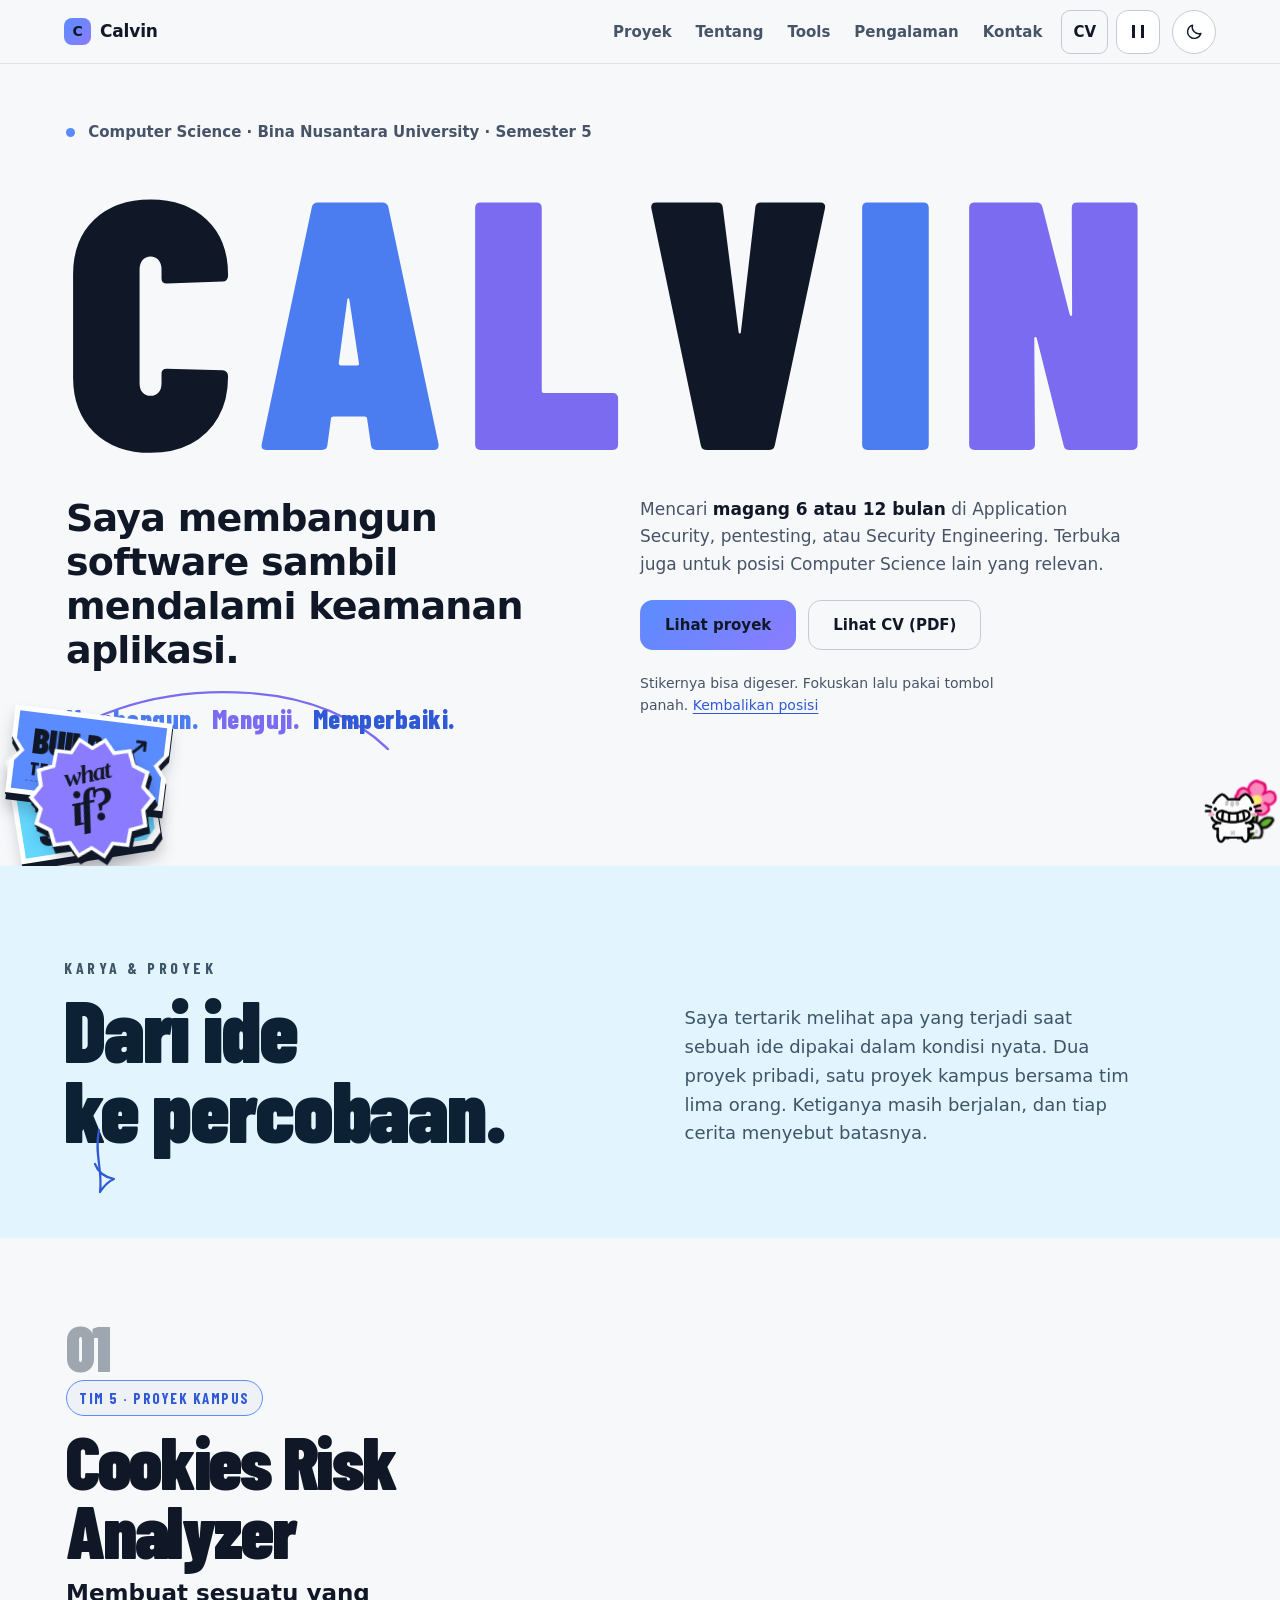
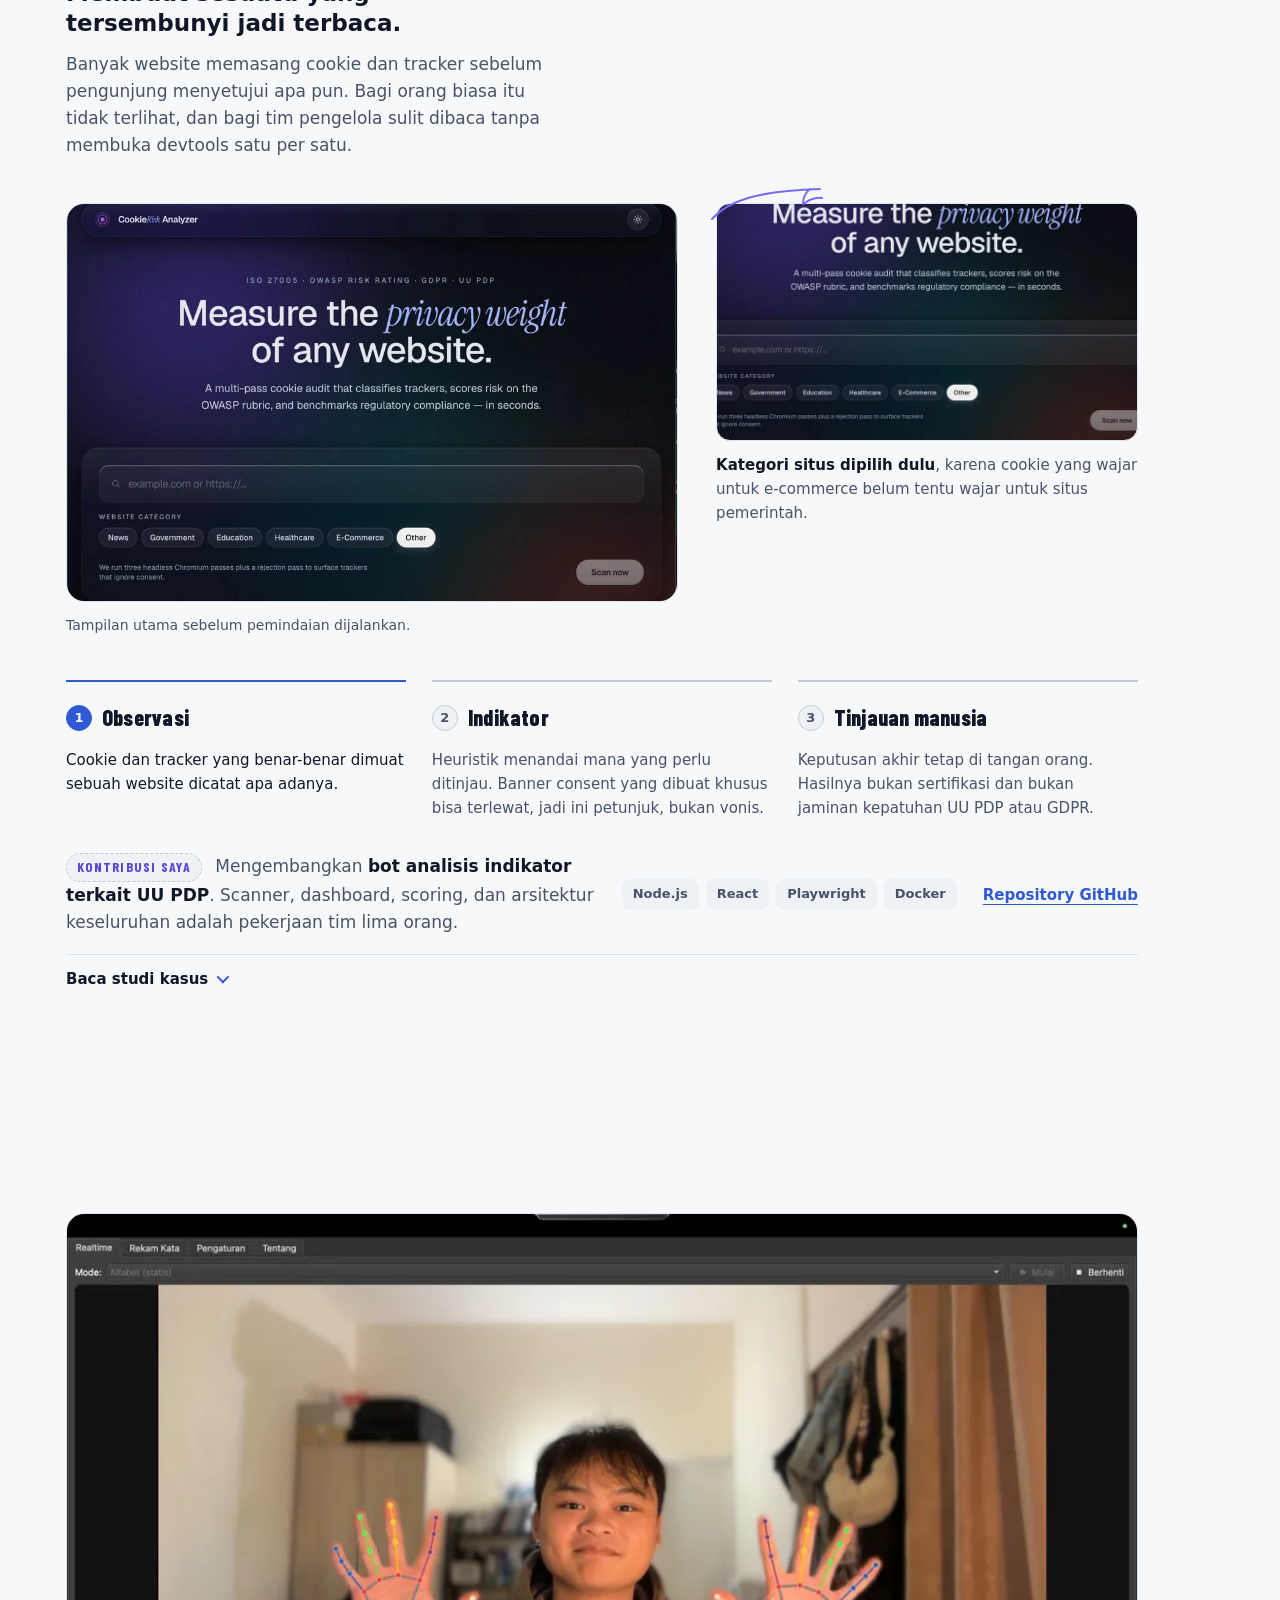
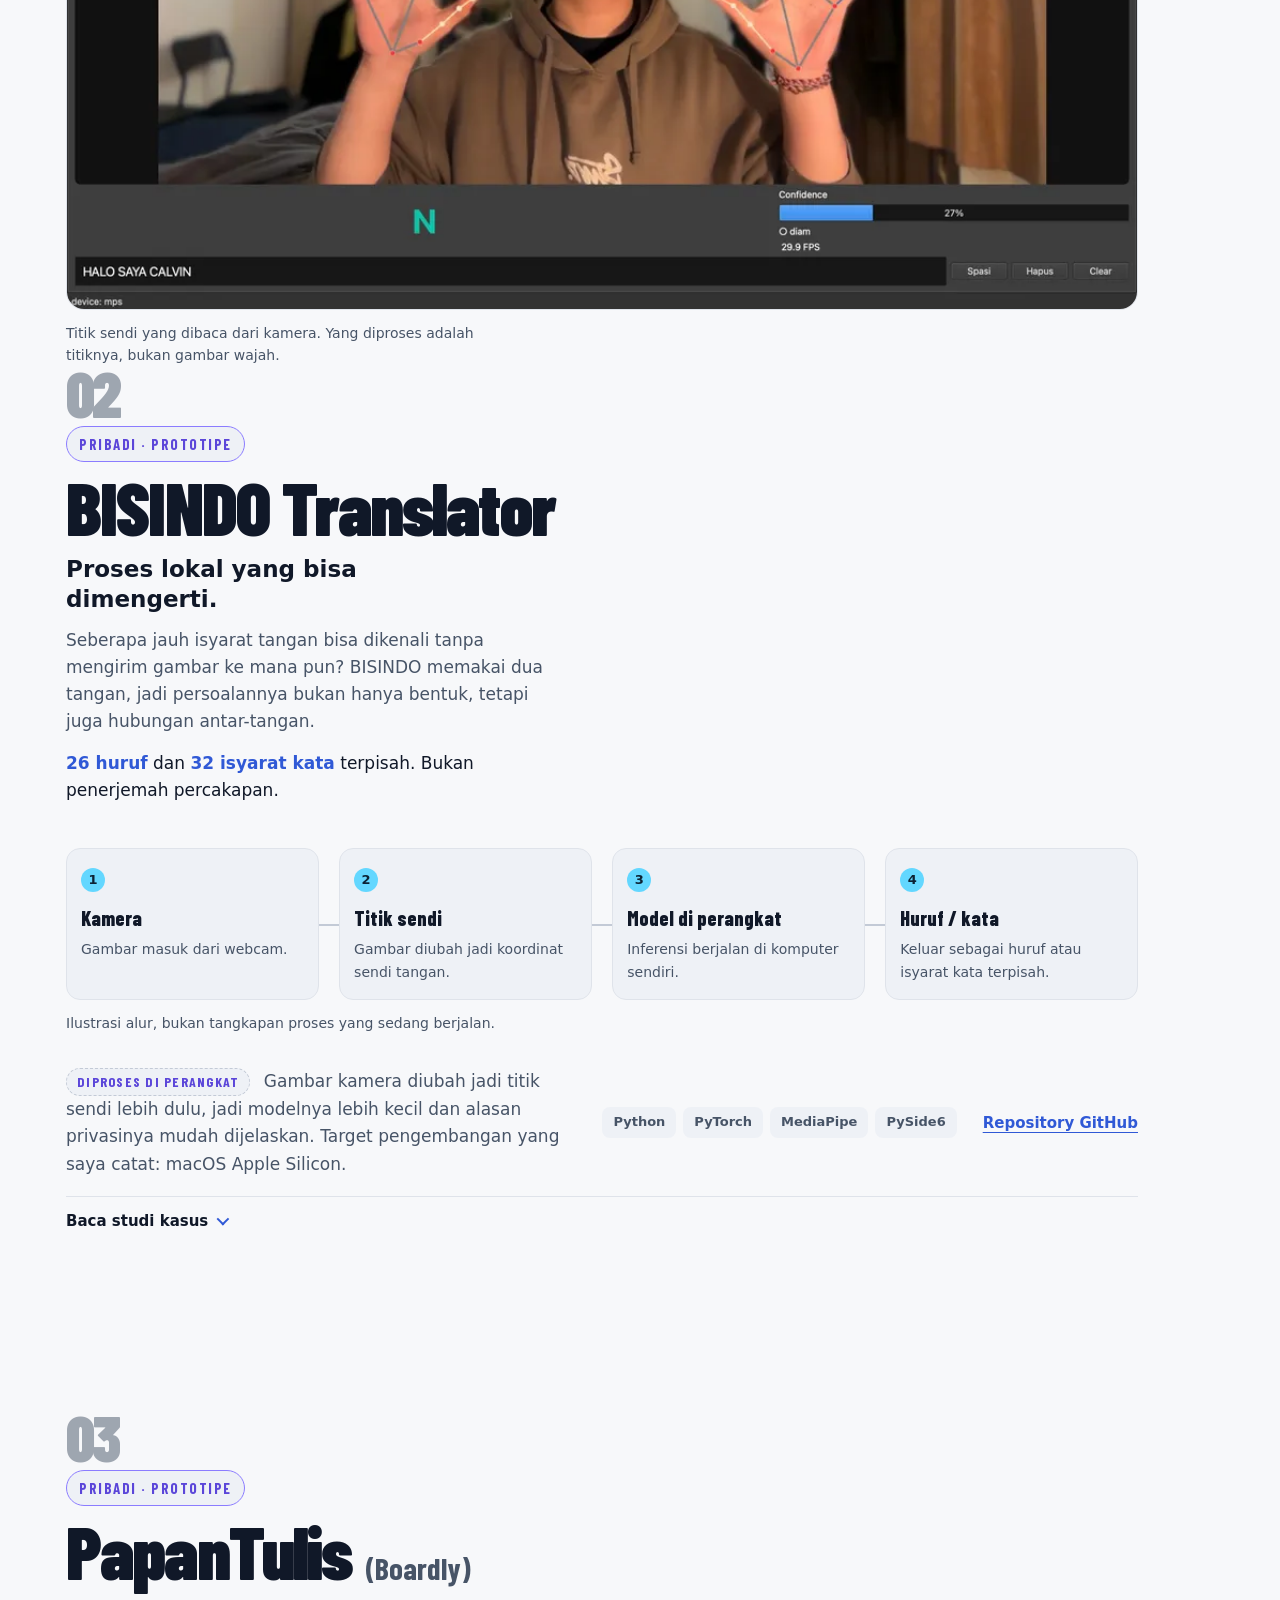
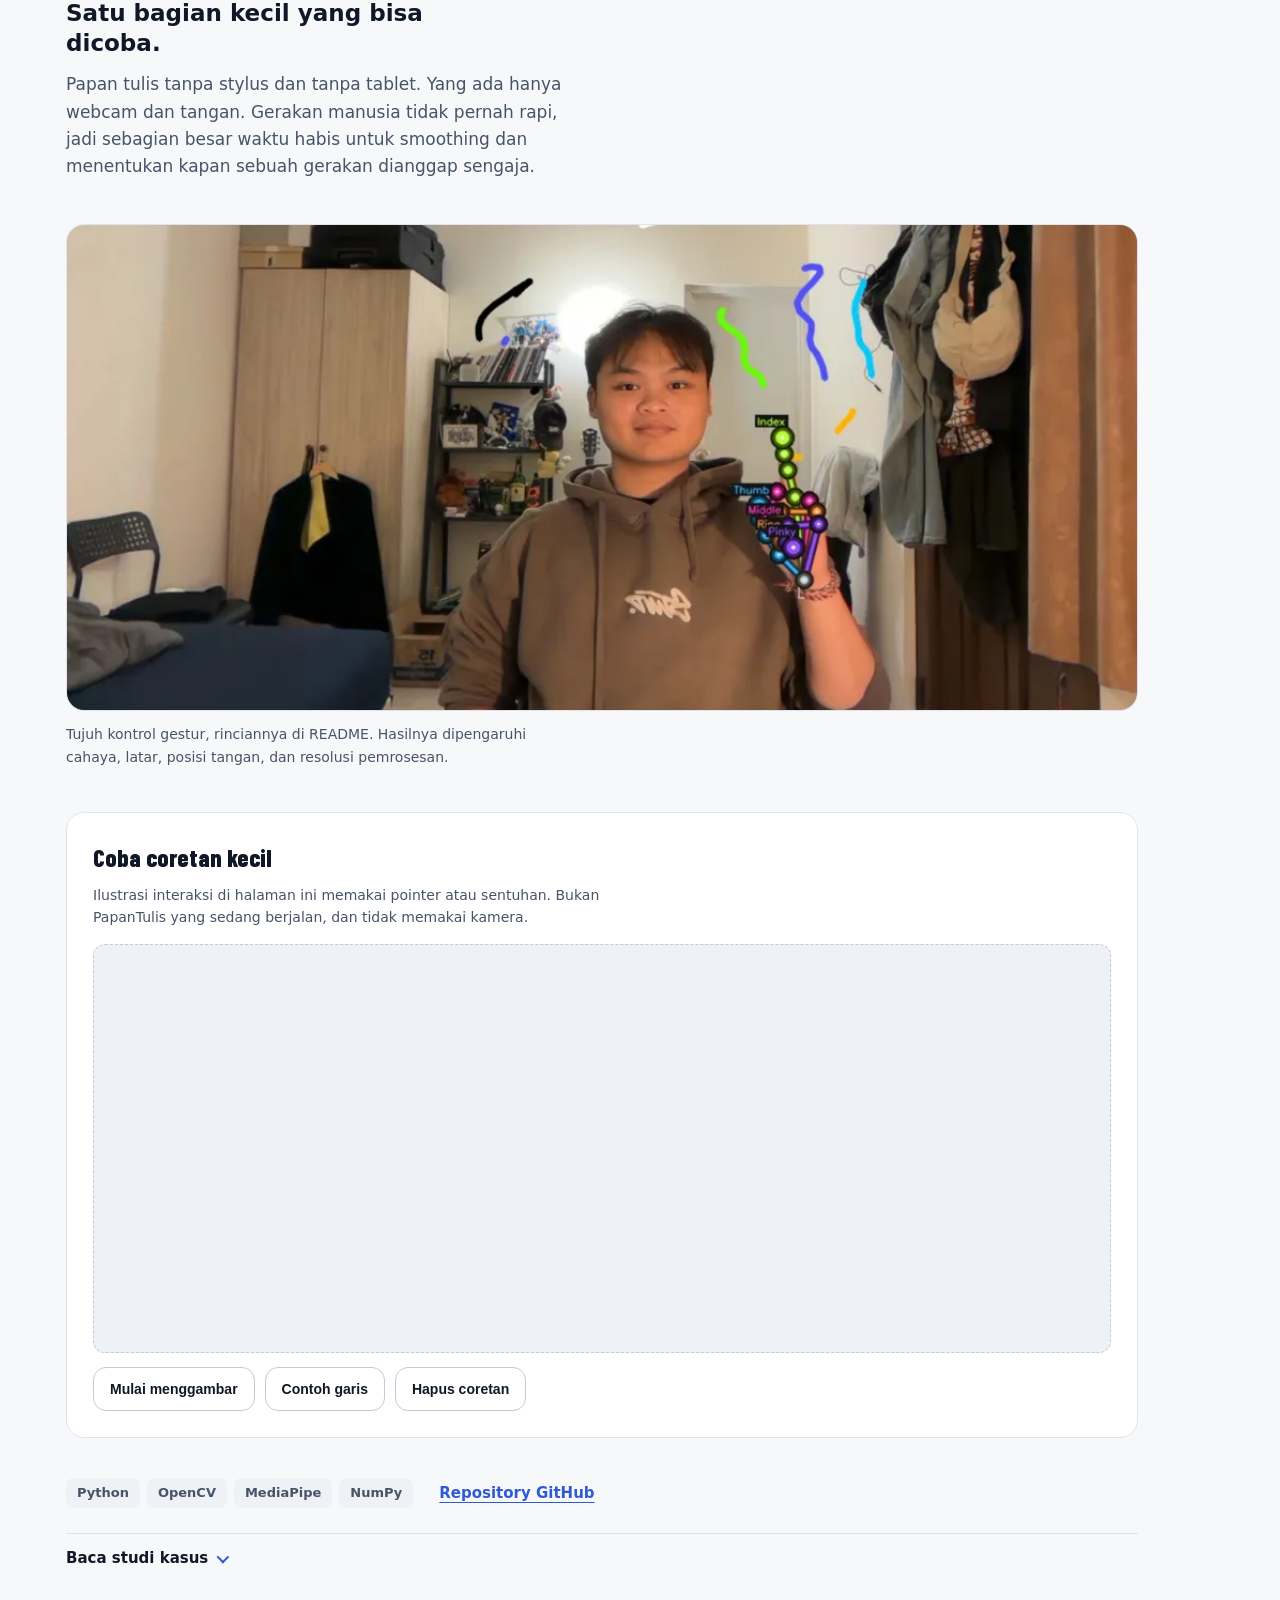
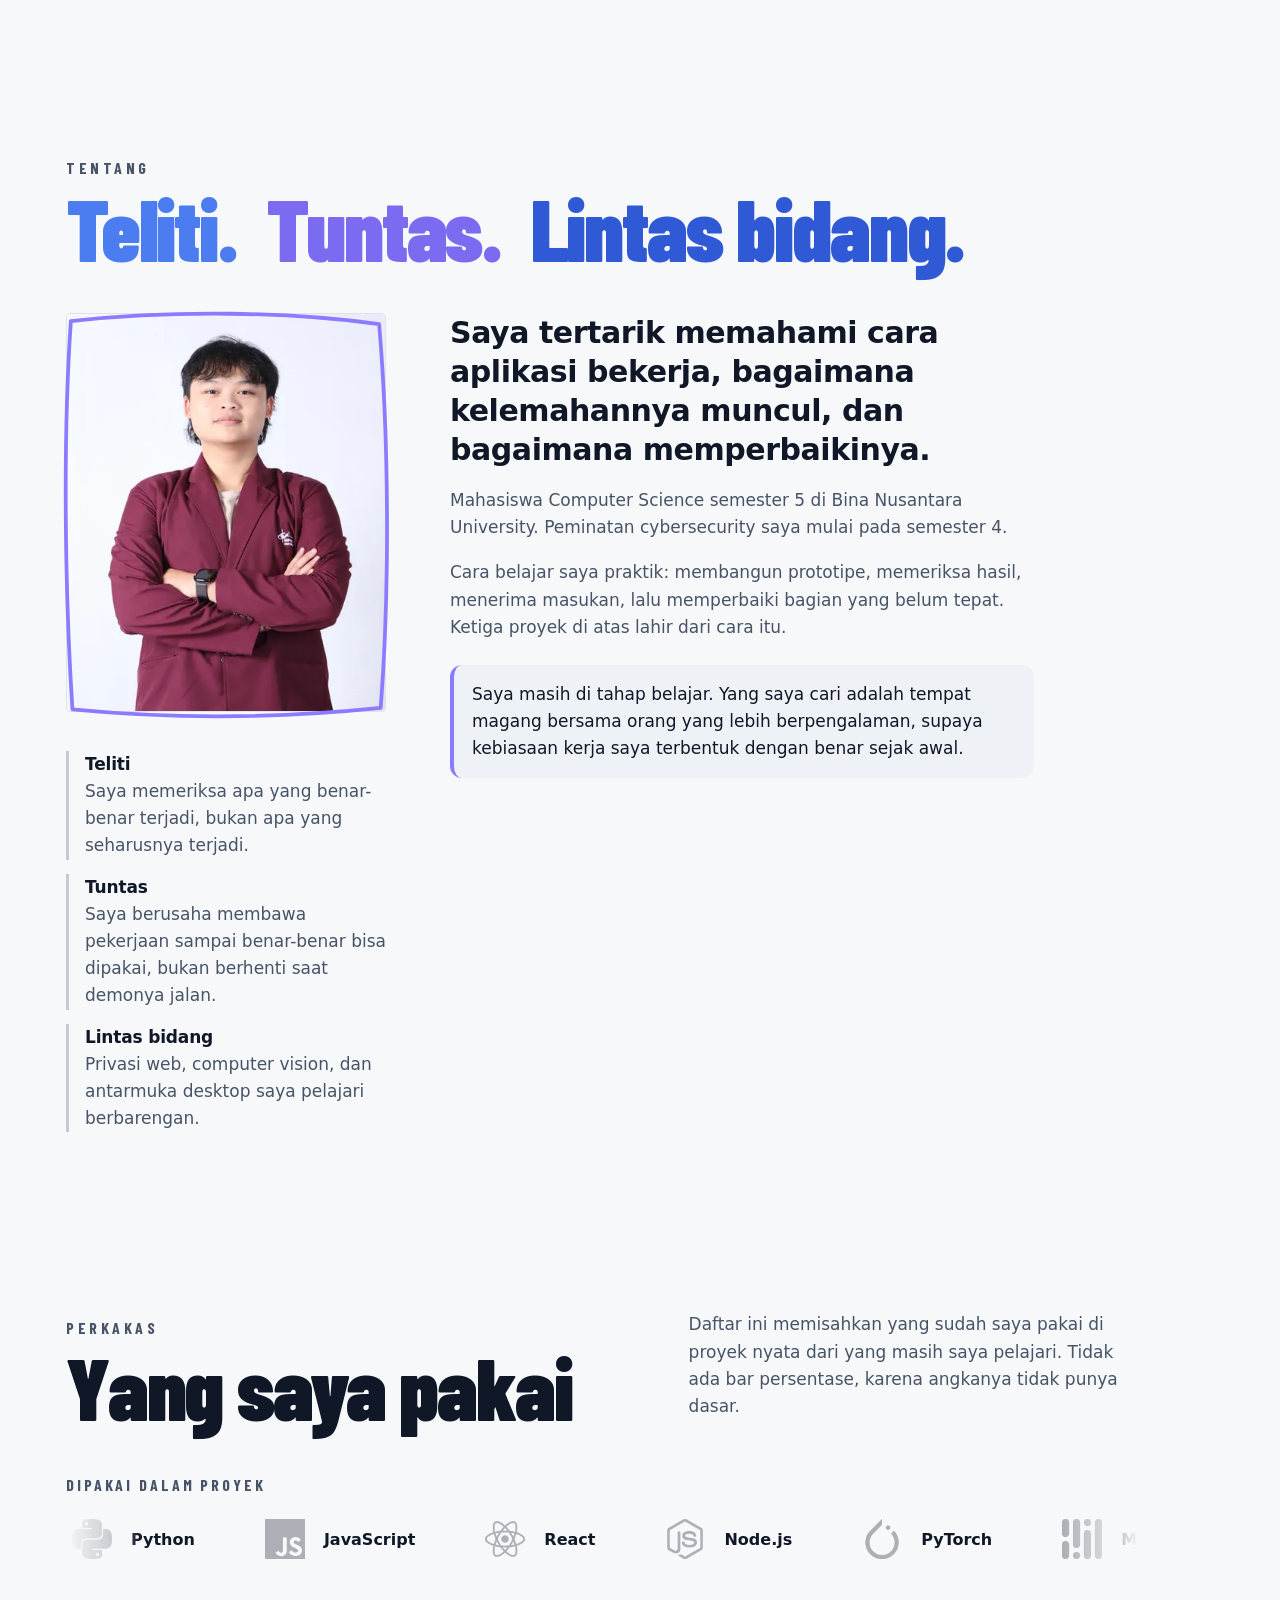
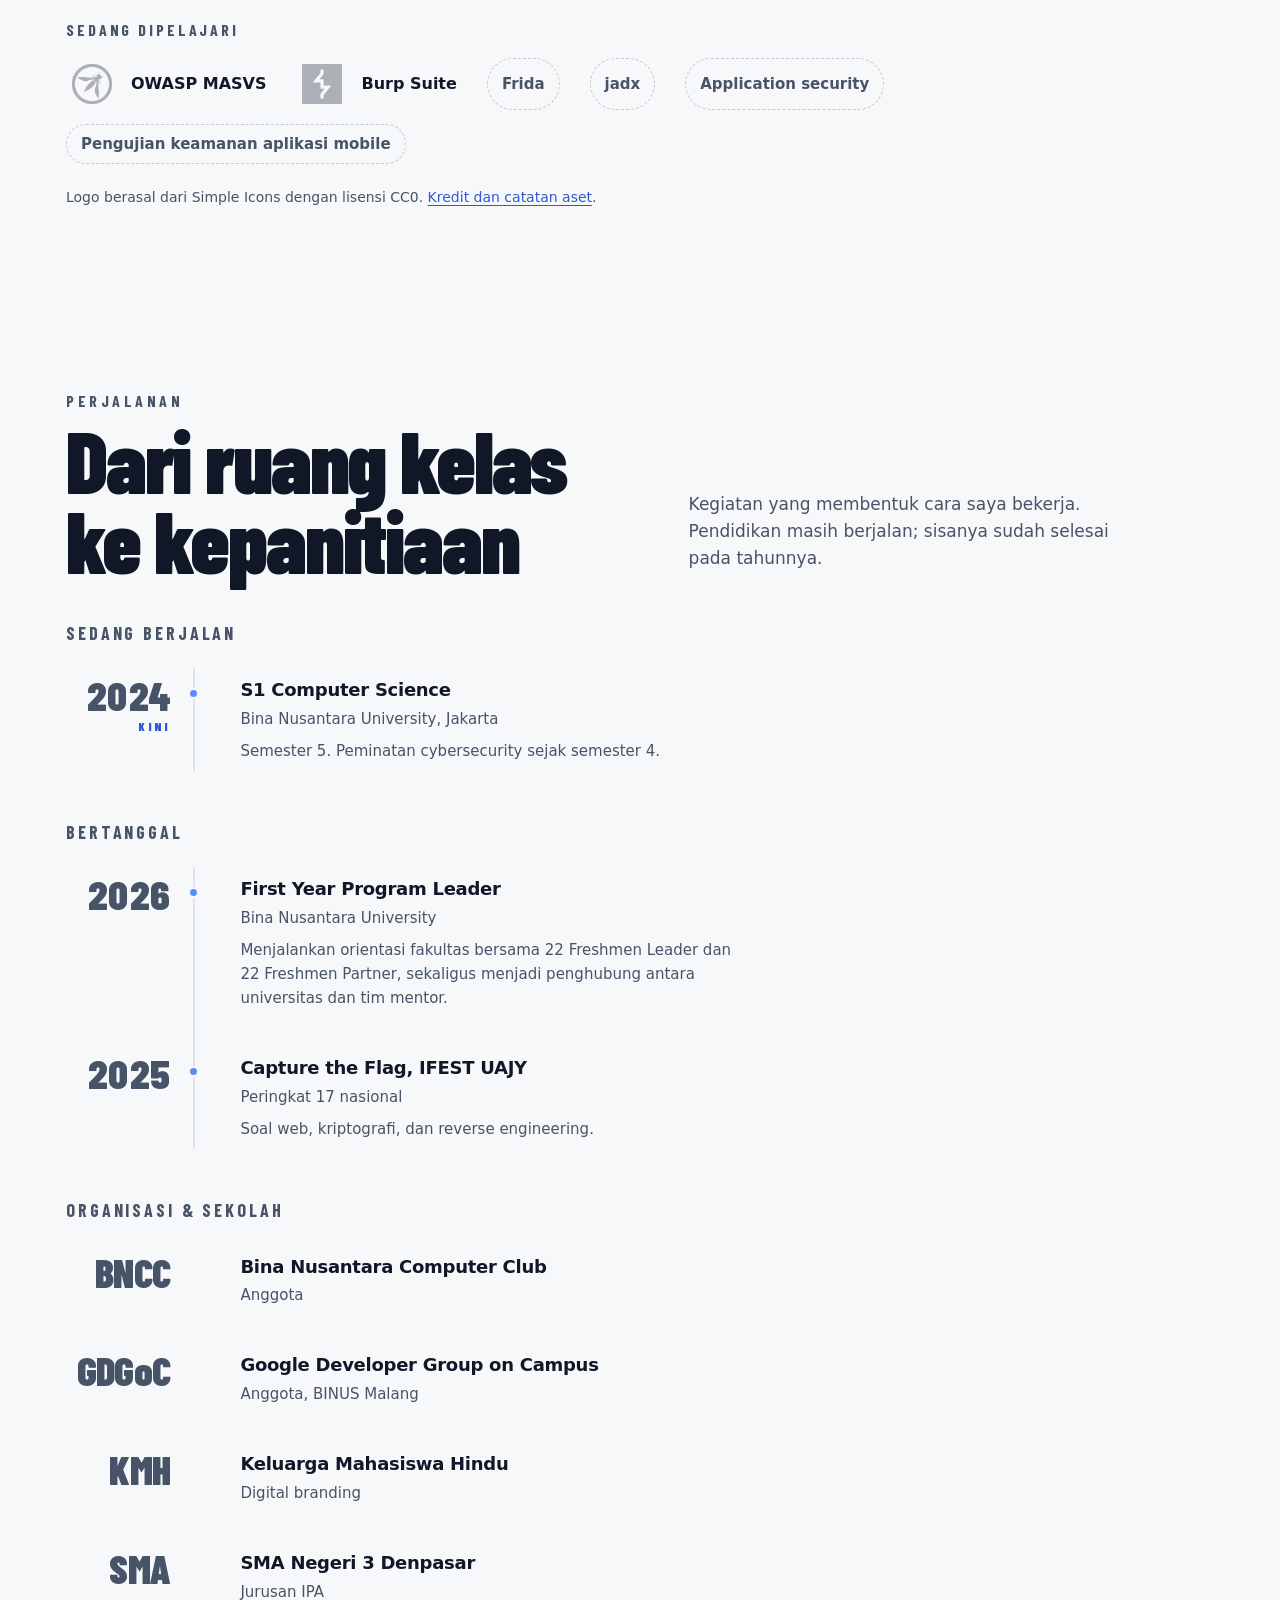
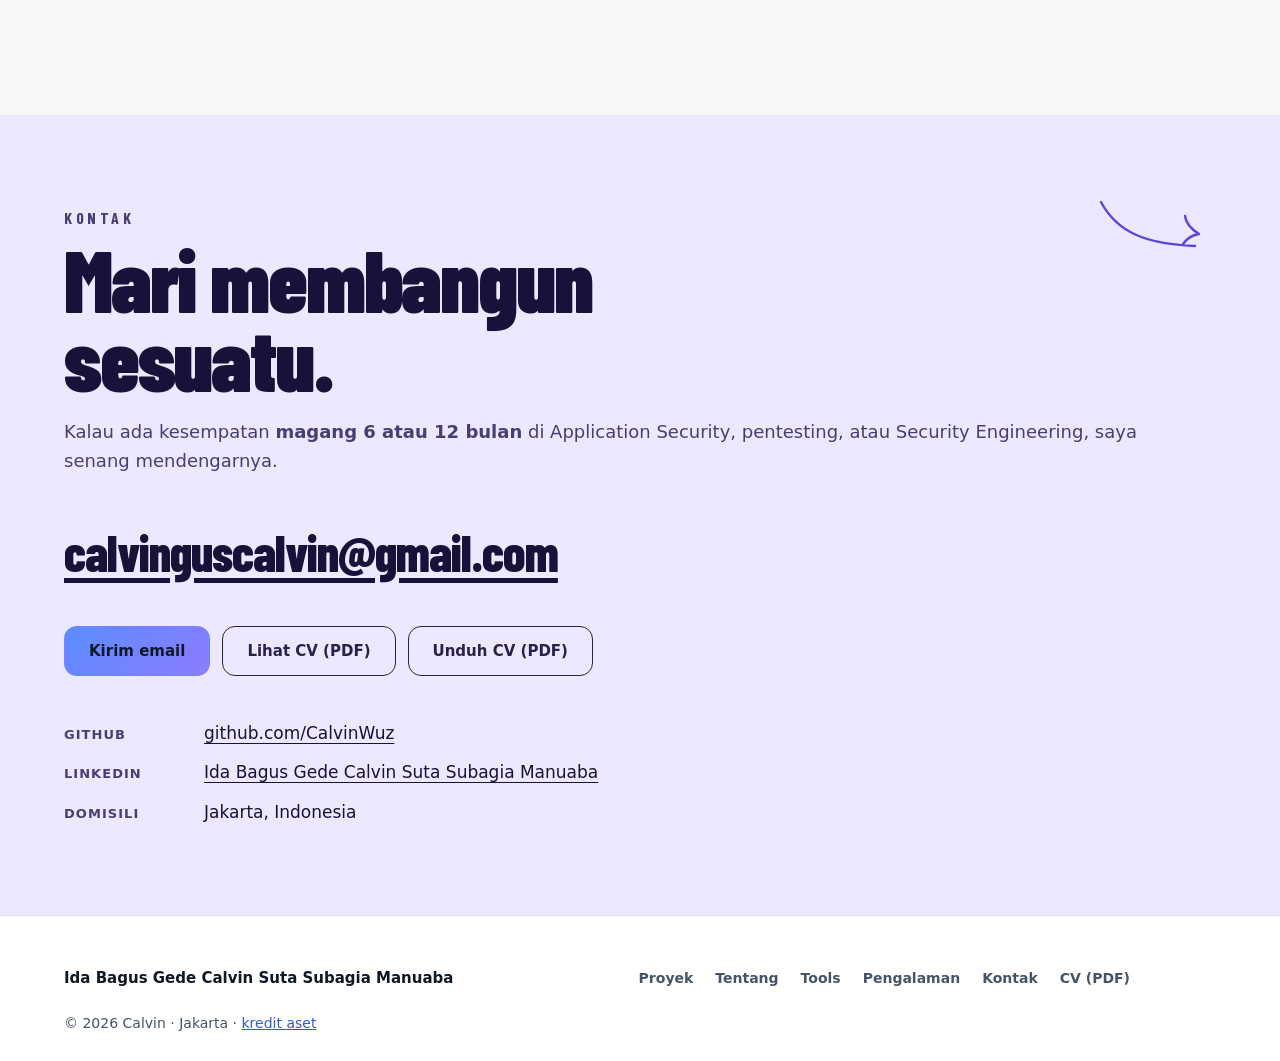
==== commit e8c1118f: "Pengayaan visual: bidang warna, tipografi bab, treatment proyek, kanvas coretan, perbaikan stiker da" ====
--- a/index.html
+++ b/index.html
@@ -75,7 +75,7 @@
 <main>
 
   <!-- ═══════════ hero ═══════════ -->
-  <section class="hero" id="hero" aria-labelledby="judul" data-dock="hero-right">
+  <section class="hero" id="hero" aria-labelledby="judul">
     <p class="eyebrow"><span class="dot" aria-hidden="true"></span> Computer Science · Bina Nusantara University · Semester 5</p>
 
     <h1 id="judul">
@@ -84,7 +84,10 @@
     <p class="vh" id="name-hint">Huruf namanya bereaksi mengikuti kursor. Saat fokus, tombol panah kiri dan kanan melakukan hal yang sama.</p>
 
     <div class="hero-grid">
-      <p class="role">Saya membangun software sambil mendalami keamanan aplikasi.</p>
+      <div class="hero-lead">
+        <p class="role">Saya membangun software sambil mendalami keamanan aplikasi.</p>
+        <p class="motto" aria-hidden="true"><span>Membangun.</span> <span>Menguji.</span> <span>Memperbaiki.</span></p>
+      </div>
 
       <div class="hero-side">
         <p class="lede">Mencari <strong>magang 6 atau 12 bulan</strong> di Application Security, pentesting, atau Security Engineering. Terbuka juga untuk posisi Computer Science lain yang relevan.</p>
@@ -93,10 +96,10 @@
           <a class="btn btn-ghost" href="resume.pdf" target="_blank" rel="noopener" data-cat-action="cv">Lihat CV (PDF)</a>
         </p>
         <p class="hint">
-          <svg class="hint-arrow" viewBox="0 0 60 28" aria-hidden="true" focusable="false"><path d="M2 8c12 11 27 14 44 12M46 20c2-3 5-5 10-6-4-3-6-6-7-10" fill="none" stroke="currentColor" stroke-width="1.8" stroke-linecap="round" stroke-linejoin="round"/></svg>
           Stikernya bisa digeser. Fokuskan lalu pakai tombol panah.
           <button type="button" id="resetStickers" class="link-btn">Kembalikan posisi</button>
         </p>
+        <span class="cat-slot" data-slot="hero" aria-hidden="true"></span>
       </div>
     </div>
 
@@ -116,48 +119,70 @@
       </button>
     </div>
 
-    <svg class="scribble scribble-hero" viewBox="0 0 320 120" aria-hidden="true" focusable="false" preserveAspectRatio="none">
-      <path class="ink" d="M8 96C54 38 126 14 198 20c48 4 86 22 112 50" fill="none" stroke="currentColor" stroke-width="2.2" stroke-linecap="round"/>
+    <svg class="scribble scribble-hero" viewBox="0 0 340 130" aria-hidden="true" focusable="false" preserveAspectRatio="none">
+      <path class="ink" d="M10 104C58 40 134 14 210 20c50 4 90 24 118 56" fill="none" stroke="currentColor" stroke-width="2.2" stroke-linecap="round"/>
     </svg>
     <p class="vh" aria-live="polite" id="sceneLive"></p>
   </section>
 
-  <!-- ═══════════ pembuka proyek ═══════════ -->
+  <!-- ═══════════ pembuka proyek: bidang cyan ═══════════ -->
   <span id="work" class="anchor-alias" aria-hidden="true"></span>
-  <section class="section intro-work" id="proyek" aria-labelledby="h-proyek" data-dock="left-low">
-    <div class="intro-work-inner">
-      <h2 id="h-proyek">Tiga hal yang<br><span class="under">saya kerjakan</span></h2>
-      <p class="bridge">Saya tertarik melihat apa yang terjadi saat sebuah ide dipakai dalam kondisi nyata. Dua di bawah ini proyek pribadi, satu proyek kampus bersama tim. Ketiganya masih berjalan, dan tiap cerita menyebut batasnya.</p>
-      <svg class="scribble scribble-down" viewBox="0 0 40 90" aria-hidden="true" focusable="false">
-        <path class="ink" d="M20 4c-5 22 4 38 1 58M21 62c4-6 8-10 13-12-9-2-15-7-18-14" fill="none" stroke="currentColor" stroke-width="2" stroke-linecap="round" stroke-linejoin="round"/>
-      </svg>
-    </div>
+  <section class="field field-cyan opener" id="proyek" aria-labelledby="h-proyek">
+    <div class="opener-grid">
+      <div>
+        <p class="chapter-kicker">Karya &amp; proyek</p>
+        <h2 id="h-proyek" class="display">Dari ide<br>ke percobaan.</h2>
+      </div>
+      <div class="opener-side">
+        <p class="bridge">Saya tertarik melihat apa yang terjadi saat sebuah ide dipakai dalam kondisi nyata. Dua proyek pribadi, satu proyek kampus bersama tim lima orang. Ketiganya masih berjalan, dan tiap cerita menyebut batasnya.</p>
+        <span class="cat-slot" data-slot="opener" aria-hidden="true"></span>
+      </div>
+    </div>
+    <svg class="scribble scribble-down" viewBox="0 0 44 96" aria-hidden="true" focusable="false">
+      <path class="ink" d="M22 4c-5 24 4 40 1 62M23 66c4-6 9-11 14-13-10-2-16-7-19-15" fill="none" stroke="currentColor" stroke-width="2.2" stroke-linecap="round" stroke-linejoin="round"/>
+    </svg>
   </section>
 
   <!-- ─── proyek 1: Cookies Risk Analyzer ─── -->
-  <section class="section case case-cookies" id="p-cookies" aria-labelledby="p1" data-dock="right-mid">
+  <section class="section case case-cookies" id="p-cookies" aria-labelledby="p1">
     <div class="case-head">
       <p class="case-index" aria-hidden="true">01</p>
-      <p class="case-tag"><span class="tag tag-team">Proyek kampus · tim 5 orang</span></p>
+      <p class="case-tag"><span class="tag tag-team">Tim 5 · proyek kampus</span></p>
       <h3 id="p1">Cookies Risk Analyzer</h3>
-      <p class="case-lede">Banyak website memasang cookie dan tracker sebelum pengunjung menyetujui apa pun. Bagi orang biasa itu tidak terlihat.</p>
-    </div>
-
-    <figure class="case-media">
-      <img src="img/cookierisk.webp" width="1000" height="650" alt="Halaman depan Cookies Risk Analyzer dengan kolom alamat website dan pilihan kategori situs." loading="lazy" decoding="async">
-      <svg class="scribble scribble-circle" viewBox="0 0 220 110" aria-hidden="true" focusable="false">
-        <path class="ink" d="M112 10c58-4 98 16 100 42 2 28-44 50-104 52C48 106 10 86 8 58 6 32 46 14 104 10" fill="none" stroke="currentColor" stroke-width="2.4" stroke-linecap="round"/>
-      </svg>
-      <figcaption>Kolom alamat dan kategori situs sebelum pemindaian dijalankan.</figcaption>
-    </figure>
-
-    <ol class="beats">
-      <li><span class="beat-k">Masalah</span><p>Tim yang mengelola website sulit membaca apa saja yang benar-benar dimuat tanpa membuka devtools satu per satu.</p></li>
-      <li><span class="beat-k">Kontribusi saya</span><p>Saya mengembangkan <strong>bot analisis indikator terkait UU PDP</strong>. Scanner, dashboard, scoring, dan arsitektur keseluruhan adalah pekerjaan tim lima orang.</p></li>
-      <li><span class="beat-k">Pelajaran &amp; batas</span><p>Angka tanpa penjelasan membuat orang berhenti berpikir. Hasil otomatisnya pemeriksaan awal, bukan sertifikasi atau jaminan kepatuhan, dan tetap perlu tinjauan manusia.</p></li>
+      <p class="case-lede">Membuat sesuatu yang tersembunyi jadi terbaca.</p>
+      <p class="case-sub">Banyak website memasang cookie dan tracker sebelum pengunjung menyetujui apa pun. Bagi orang biasa itu tidak terlihat, dan bagi tim pengelola sulit dibaca tanpa membuka devtools satu per satu.</p>
+      <span class="cat-slot" data-slot="cookies" aria-hidden="true"></span>
+    </div>
+
+    <div class="case-visual">
+      <figure class="case-media">
+        <img src="img/cookierisk.webp" width="1000" height="650" alt="Halaman depan Cookies Risk Analyzer dengan kolom alamat website dan pilihan kategori situs." loading="lazy" decoding="async">
+        <figcaption>Tampilan utama sebelum pemindaian dijalankan.</figcaption>
+      </figure>
+
+      <figure class="case-crop">
+        <div class="crop-frame crop-cookies" role="img" aria-label="Perbesaran bagian bawah tampilan: kolom alamat situs dan deretan kategori."></div>
+        <svg class="scribble scribble-tag" viewBox="0 0 120 54" aria-hidden="true" focusable="false">
+          <path class="ink" d="M6 46c16-18 44-28 108-30M104 16c-5 4-7 9-7 15 7-5 13-7 19-6" fill="none" stroke="currentColor" stroke-width="2" stroke-linecap="round" stroke-linejoin="round"/>
+        </svg>
+        <figcaption><strong>Kategori situs dipilih dulu</strong>, karena cookie yang wajar untuk e-commerce belum tentu wajar untuk situs pemerintah.</figcaption>
+      </figure>
+    </div>
+
+    <ol class="flow" id="flow-cookies" aria-label="Alur pembacaan hasil">
+      <li class="flow-step"><button type="button" class="flow-btn" aria-expanded="false">
+        <span class="flow-n">1</span><span class="flow-k">Observasi</span></button>
+        <p class="flow-d">Cookie dan tracker yang benar-benar dimuat sebuah website dicatat apa adanya.</p></li>
+      <li class="flow-step"><button type="button" class="flow-btn" aria-expanded="false">
+        <span class="flow-n">2</span><span class="flow-k">Indikator</span></button>
+        <p class="flow-d">Heuristik menandai mana yang perlu ditinjau. Banner consent yang dibuat khusus bisa terlewat, jadi ini petunjuk, bukan vonis.</p></li>
+      <li class="flow-step"><button type="button" class="flow-btn" aria-expanded="false">
+        <span class="flow-n">3</span><span class="flow-k">Tinjauan manusia</span></button>
+        <p class="flow-d">Keputusan akhir tetap di tangan orang. Hasilnya bukan sertifikasi dan bukan jaminan kepatuhan UU PDP atau GDPR.</p></li>
     </ol>
 
     <div class="case-foot">
+      <p class="case-role"><span class="note-mark">kontribusi saya</span> Mengembangkan <strong>bot analisis indikator terkait UU PDP</strong>. Scanner, dashboard, scoring, dan arsitektur keseluruhan adalah pekerjaan tim lima orang.</p>
       <ul class="stack" aria-label="Teknologi proyek tim"><li>Node.js</li><li>React</li><li>Playwright</li><li>Docker</li></ul>
       <a class="link" href="https://github.com/CalvinWuz/CookiesAnalyzer-Website" target="_blank" rel="noopener" data-cat-action="project">Repository GitHub<span class="vh"> Cookies Risk Analyzer, terbuka di tab baru</span></a>
     </div>
@@ -177,38 +202,44 @@
           <li>Pemeriksaan otomatisnya terbatas dan tetap memerlukan tinjauan manual.</li>
           <li>Hasilnya bukan sertifikasi, bukan jaminan, dan bukan keputusan bahwa sebuah website sudah patuh UU PDP atau GDPR.</li>
         </ul>
+        <h4>Yang saya pelajari</h4>
+        <p>Mengubah sesuatu yang kualitatif seperti risiko privasi menjadi angka itu menggoda, tetapi angka tanpa penjelasan membuat orang berhenti berpikir. Lebih berguna menjelaskan kenapa sebuah cookie mencurigakan daripada sekadar menyebut skornya.</p>
         <p class="study-status">Status: dikerjakan sebagai tugas kampus. Rincian fitur mengikuti README dan source di repository.</p>
       </div>
     </details>
   </section>
 
   <!-- ─── proyek 2: BISINDO ─── -->
-  <section class="section case case-bisindo" id="p-bisindo" aria-labelledby="p2" data-dock="left-mid">
+  <section class="section case case-bisindo" id="p-bisindo" aria-labelledby="p2">
+    <figure class="case-media case-media-wide">
+      <img src="img/bisindo.webp" width="1000" height="649" alt="Prototipe penerjemah BISINDO berjalan, dengan titik sendi tangan tergambar di atas tampilan kamera." loading="lazy" decoding="async">
+      <figcaption>Titik sendi yang dibaca dari kamera. Yang diproses adalah titiknya, bukan gambar wajah.</figcaption>
+    </figure>
+
     <div class="case-head">
       <p class="case-index" aria-hidden="true">02</p>
-      <p class="case-tag"><span class="tag tag-solo">Proyek pribadi</span></p>
+      <p class="case-tag"><span class="tag tag-solo">Pribadi · prototipe</span></p>
       <h3 id="p2">BISINDO Translator</h3>
-      <p class="case-lede">Seberapa jauh isyarat tangan bisa dikenali tanpa mengirim gambar ke mana pun?</p>
-    </div>
-
-    <figure class="case-media case-media-wide">
-      <img src="img/bisindo.webp" width="1000" height="649" alt="Prototipe penerjemah BISINDO berjalan, dengan titik sendi tangan tergambar di atas tampilan kamera." loading="lazy" decoding="async">
-      <svg class="scribble scribble-landmark" viewBox="0 0 200 150" aria-hidden="true" focusable="false">
-        <path class="ink" d="M100 132 70 96 56 56M100 132 86 88 82 44M100 132l16-44 6-46M100 132l34-38 20-38M100 132 62 118 36 92" fill="none" stroke="currentColor" stroke-width="1.6" stroke-linecap="round"/>
-        <g class="nodes" fill="currentColor"><circle cx="56" cy="56" r="4"/><circle cx="82" cy="44" r="4"/><circle cx="122" cy="42" r="4"/><circle cx="154" cy="56" r="4"/><circle cx="36" cy="92" r="4"/><circle cx="100" cy="132" r="5.5"/></g>
-      </svg>
-      <figcaption>Titik sendi yang dibaca dari kamera. Yang diproses adalah titiknya, bukan gambar wajah.</figcaption>
+      <p class="case-lede">Proses lokal yang bisa dimengerti.</p>
+      <p class="case-sub">Seberapa jauh isyarat tangan bisa dikenali tanpa mengirim gambar ke mana pun? BISINDO memakai dua tangan, jadi persoalannya bukan hanya bentuk, tetapi juga hubungan antar-tangan.</p>
+      <p class="case-fact"><strong>26 huruf</strong> dan <strong>32 isyarat kata</strong> terpisah. Bukan penerjemah percakapan.</p>
+    </div>
+
+    <figure class="pipeline" aria-labelledby="pipe-cap">
+      <ol class="pipe" id="pipe-bisindo">
+        <li><span class="pipe-n">1</span><span class="pipe-k">Kamera</span><span class="pipe-d">Gambar masuk dari webcam.</span></li>
+        <li><span class="pipe-n">2</span><span class="pipe-k">Titik sendi</span><span class="pipe-d">Gambar diubah jadi koordinat sendi tangan.</span></li>
+        <li><span class="pipe-n">3</span><span class="pipe-k">Model di perangkat</span><span class="pipe-d">Inferensi berjalan di komputer sendiri.</span></li>
+        <li><span class="pipe-n">4</span><span class="pipe-k">Huruf / kata</span><span class="pipe-d">Keluar sebagai huruf atau isyarat kata terpisah.</span></li>
+      </ol>
+      <figcaption id="pipe-cap">Ilustrasi alur, bukan tangkapan proses yang sedang berjalan.</figcaption>
     </figure>
 
-    <ol class="beats">
-      <li><span class="beat-k">Masalah</span><p>BISINDO memakai dua tangan, jadi persoalannya bukan hanya mengenali bentuk, tetapi juga hubungan antar-tangan.</p></li>
-      <li><span class="beat-k">Keputusan</span><p>Gambar kamera diubah jadi titik sendi lebih dulu. Modelnya jadi lebih kecil, dan alasan privasinya mudah dijelaskan. Inferensi berjalan pada perangkat.</p></li>
-      <li><span class="beat-k">Pelajaran &amp; batas</span><p>Bagian tersulit bukan modelnya, melainkan jujur soal apa yang belum terbukti. Cakupannya <strong>26 huruf dan 32 isyarat kata terpisah</strong>, bukan percakapan berkelanjutan.</p></li>
-    </ol>
-
     <div class="case-foot">
+      <p class="case-role"><span class="note-mark">diproses di perangkat</span> Gambar kamera diubah jadi titik sendi lebih dulu, jadi modelnya lebih kecil dan alasan privasinya mudah dijelaskan. Target pengembangan yang saya catat: macOS Apple Silicon.</p>
       <ul class="stack" aria-label="Teknologi"><li>Python</li><li>PyTorch</li><li>MediaPipe</li><li>PySide6</li></ul>
       <a class="link" href="https://github.com/CalvinWuz/BISINDO-Translator" target="_blank" rel="noopener" data-cat-action="project">Repository GitHub<span class="vh"> BISINDO Translator, terbuka di tab baru</span></a>
+      <span class="cat-slot" data-slot="bisindo" aria-hidden="true"></span>
     </div>
 
     <details class="study" id="studi-bisindo">
@@ -225,33 +256,48 @@
           <li>Evaluasi pada penutur baru belum dibuktikan secara terpisah. Pembagian data yang memakai penutur yang sama pada data latih dan validasi tidak membuktikan hasilnya bertahan untuk semua penutur, jadi saya tidak memasang angka akurasi di halaman ini.</li>
           <li>Pengenalan kalimat berkelanjutan dan perapian bahasa masih bagian dari pengembangan.</li>
         </ul>
+        <h4>Yang saya pelajari</h4>
+        <p>Memisahkan titik sendi dari gambar mentah membuat modelnya lebih kecil sekaligus membuat alasan privasinya mudah dijelaskan. Bagian tersulit justru bukan modelnya, melainkan jujur soal apa yang belum terbukti.</p>
         <p class="study-status">Status: prototipe. UI/UX dan fitur masih dikembangkan.</p>
       </div>
     </details>
   </section>
 
   <!-- ─── proyek 3: PapanTulis ─── -->
-  <section class="section case case-papan" id="p-papantulis" aria-labelledby="p3" data-dock="right-low">
+  <section class="section case case-papan" id="p-papantulis" aria-labelledby="p3">
     <div class="case-head">
       <p class="case-index" aria-hidden="true">03</p>
-      <p class="case-tag"><span class="tag tag-solo">Proyek pribadi</span></p>
+      <p class="case-tag"><span class="tag tag-solo">Pribadi · prototipe</span></p>
       <h3 id="p3">PapanTulis <span class="alias">(Boardly)</span></h3>
-      <p class="case-lede">Papan tulis tanpa stylus dan tanpa tablet. Yang ada hanya webcam dan tangan.</p>
+      <p class="case-lede">Satu bagian kecil yang bisa dicoba.</p>
+      <p class="case-sub">Papan tulis tanpa stylus dan tanpa tablet. Yang ada hanya webcam dan tangan. Gerakan manusia tidak pernah rapi, jadi sebagian besar waktu habis untuk smoothing dan menentukan kapan sebuah gerakan dianggap sengaja.</p>
     </div>
 
     <figure class="case-media">
       <img src="img/boardly.webp" width="1000" height="625" alt="PapanTulis berjalan: coretan warna menggantung di udara sebuah ruangan, dengan satu tangan terlacak dan sendi jarinya diberi nama." loading="lazy" decoding="async">
-      <svg class="scribble scribble-stroke" viewBox="0 0 240 120" aria-hidden="true" focusable="false">
-        <path class="ink" d="M10 92c22-36 40-16 56-44 14-24 30 14 48-8 16-20 32 26 52 4 14-16 34-8 64-30" fill="none" stroke="currentColor" stroke-width="3" stroke-linecap="round"/>
-      </svg>
-      <figcaption>Coretan tetap menggantung di tempat kamu menggambarnya.</figcaption>
+      <figcaption>Tujuh kontrol gestur, rinciannya di README. Hasilnya dipengaruhi cahaya, latar, posisi tangan, dan resolusi pemrosesan.</figcaption>
     </figure>
 
-    <ol class="beats">
-      <li><span class="beat-k">Masalah</span><p>Gerakan manusia tidak pernah rapi. Agar bisa dipakai menggambar dan presentasi, gerakannya harus cukup dapat ditebak.</p></li>
-      <li><span class="beat-k">Keputusan</span><p>Sebagian besar waktu habis untuk smoothing dan menentukan kapan sebuah gerakan dianggap sengaja, bukan untuk pelacakannya sendiri. Ada tujuh kontrol gestur, rinciannya di README.</p></li>
-      <li><span class="beat-k">Pelajaran &amp; batas</span><p>Hasilnya dipengaruhi pencahayaan, latar, posisi tangan, smoothing, dan resolusi pemrosesan. Saya belum melakukan pengujian pengguna, jadi tidak ada angka di halaman ini.</p></li>
-    </ol>
+    <div class="sketch" id="sketch">
+      <div class="sketch-head">
+        <p class="sketch-title">Coba coretan kecil</p>
+        <p class="sketch-note">Ilustrasi interaksi di halaman ini memakai pointer atau sentuhan. Bukan PapanTulis yang sedang berjalan, dan tidak memakai kamera.</p>
+      </div>
+      <div class="sketch-stage">
+        <canvas id="sketchCanvas" width="900" height="360" aria-label="Area coretan. Pakai tombol Contoh garis untuk melihat contoh tanpa menggambar sendiri."></canvas>
+        <svg class="sketch-demo" viewBox="0 0 900 360" aria-hidden="true" focusable="false" preserveAspectRatio="none">
+          <path class="ink" d="M70 250c60-120 120 40 180-50 54-82 108 66 160-6 46-64 100 58 170-24 40-47 90-30 150-60"
+            fill="none" stroke="currentColor" stroke-width="7" stroke-linecap="round"/>
+        </svg>
+      </div>
+      <div class="sketch-tools">
+        <button type="button" id="sketchDraw" class="btn btn-ghost btn-sm" hidden>Mulai menggambar</button>
+        <button type="button" id="sketchDemo" class="btn btn-ghost btn-sm">Contoh garis</button>
+        <button type="button" id="sketchClear" class="btn btn-ghost btn-sm">Hapus coretan</button>
+        <span class="vh" aria-live="polite" id="sketchLive"></span>
+      </div>
+      <span class="cat-slot" data-slot="papantulis" aria-hidden="true"></span>
+    </div>
 
     <div class="case-foot">
       <ul class="stack" aria-label="Teknologi"><li>Python</li><li>OpenCV</li><li>MediaPipe</li><li>NumPy</li></ul>
@@ -272,6 +318,8 @@
           <li>Hasilnya dipengaruhi pencahayaan, latar belakang, posisi tangan, smoothing, dan resolusi pemrosesan.</li>
           <li>Saya belum melakukan pengujian pengguna atau pengukuran performa yang bisa dipertanggungjawabkan, jadi tidak ada angka FPS atau klaim keberhasilan di halaman ini.</li>
         </ul>
+        <h4>Yang saya pelajari</h4>
+        <p>Sebagian besar waktu habis untuk smoothing dan menentukan kapan sebuah gerakan dianggap sengaja, bukan untuk pelacakannya sendiri.</p>
         <p class="study-status">Status: prototipe desktop. Fitur dan UI/UX masih dikembangkan.</p>
       </div>
     </details>
@@ -281,35 +329,43 @@
   <span id="about" class="anchor-alias" aria-hidden="true"></span>
   <span id="journey" class="anchor-alias" aria-hidden="true"></span>
   <span id="thoughts" class="anchor-alias" aria-hidden="true"></span>
-  <section class="section about" id="tentang" aria-labelledby="h-tentang" data-dock="left-low">
+  <section class="section about" id="tentang" aria-labelledby="h-tentang">
+    <p class="chapter-kicker">Tentang</p>
+    <h2 id="h-tentang" class="display traits-display">
+      <span>Teliti.</span> <span>Tuntas.</span> <span>Lintas&nbsp;bidang.</span>
+    </h2>
+
     <div class="about-grid">
       <figure class="portrait">
         <img src="img/me.webp" width="420" height="525" alt="Calvin." loading="lazy" decoding="async">
-        <svg class="scribble scribble-frame" viewBox="0 0 220 270" aria-hidden="true" focusable="false">
+        <svg class="scribble scribble-frame" viewBox="0 0 220 270" aria-hidden="true" focusable="false" preserveAspectRatio="none">
           <path class="ink" d="M12 14c66-7 138-6 196 2 6 70 7 166 1 244-68 7-134 7-196 1C8 184 7 86 12 14Z" fill="none" stroke="currentColor" stroke-width="2.4" stroke-linecap="round" stroke-linejoin="round"/>
         </svg>
       </figure>
 
       <div class="about-text">
-        <h2 id="h-tentang">Tentang saya</h2>
         <p class="pull">Saya tertarik memahami cara aplikasi bekerja, bagaimana kelemahannya muncul, dan bagaimana memperbaikinya.</p>
-        <p>Mahasiswa Computer Science semester 5 di Bina Nusantara University. Peminatan cybersecurity saya mulai pada semester 4, dan sejak itu sebagian besar waktu saya habis untuk membongkar lalu menyusun ulang.</p>
+        <p>Mahasiswa Computer Science semester 5 di Bina Nusantara University. Peminatan cybersecurity saya mulai pada semester 4.</p>
         <p>Cara belajar saya praktik: membangun prototipe, memeriksa hasil, menerima masukan, lalu memperbaiki bagian yang belum tepat. Ketiga proyek di atas lahir dari cara itu.</p>
         <p class="about-note">Saya masih di tahap belajar. Yang saya cari adalah tempat magang bersama orang yang lebih berpengalaman, supaya kebiasaan kerja saya terbentuk dengan benar sejak awal.</p>
+        <span class="cat-slot" data-slot="tentang" aria-hidden="true"></span>
       </div>
 
       <ul class="traits">
-        <li><span class="trait-k">Teliti</span> Saya suka memeriksa apa yang benar-benar terjadi, bukan apa yang seharusnya terjadi.</li>
+        <li><span class="trait-k">Teliti</span> Saya memeriksa apa yang benar-benar terjadi, bukan apa yang seharusnya terjadi.</li>
         <li><span class="trait-k">Tuntas</span> Saya berusaha membawa pekerjaan sampai benar-benar bisa dipakai, bukan berhenti saat demonya jalan.</li>
-        <li><span class="trait-k">Lintas bidang</span> Privasi web, computer vision, dan antarmuka desktop saya pelajari dalam satu tahun yang sama.</li>
+        <li><span class="trait-k">Lintas bidang</span> Privasi web, computer vision, dan antarmuka desktop saya pelajari berbarengan.</li>
       </ul>
     </div>
   </section>
 
   <!-- ═══════════ tools ═══════════ -->
-  <section class="section tools" id="tools" aria-labelledby="h-tools" data-dock="left-top">
+  <section class="section tools" id="tools" aria-labelledby="h-tools">
     <div class="section-head">
-      <h2 id="h-tools">Yang saya pakai</h2>
+      <div>
+        <p class="chapter-kicker">Perkakas</p>
+        <h2 id="h-tools" class="display">Yang saya pakai</h2>
+      </div>
       <p>Daftar ini memisahkan yang sudah saya pakai di proyek nyata dari yang masih saya pelajari. Tidak ada bar persentase, karena angkanya tidak punya dasar.</p>
     </div>
 
@@ -353,27 +409,36 @@
         <li class="no-logo">Application security</li>
         <li class="no-logo">Pengujian keamanan aplikasi mobile</li>
       </ul>
-      <p class="tools-note">PySide6 memakai logo Qt karena PySide6 adalah binding Python untuk Qt. Frida dan jadx tidak punya logo resmi dalam koleksi yang saya pakai, jadi keduanya tampil sebagai teks. Asal dan lisensi tiap logo dicatat di <code>img/tools/CREDITS.md</code>.</p>
-    </div>
-  </section>
-
-  <!-- ═══════════ pengalaman ═══════════ -->
+      <p class="tools-note">Logo berasal dari Simple Icons dengan lisensi CC0. <a href="img/tools/CREDITS.md">Kredit dan catatan aset</a>.</p>
+      <span class="cat-slot" data-slot="tools" aria-hidden="true"></span>
+    </div>
+  </section>
+
+  <!-- ═══════════ perjalanan ═══════════ -->
   <span id="experience" class="anchor-alias" aria-hidden="true"></span>
-  <section class="section experience" id="pengalaman" aria-labelledby="h-pengalaman" data-dock="right-mid">
+  <section class="section experience" id="pengalaman" aria-labelledby="h-pengalaman">
     <div class="section-head">
-      <h2 id="h-pengalaman">Perjalanan</h2>
-      <p>Kegiatan yang membentuk cara saya bekerja, dari ruang kelas sampai kepanitiaan.</p>
-    </div>
-
+      <div>
+        <p class="chapter-kicker">Perjalanan</p>
+        <h2 id="h-pengalaman" class="display">Dari ruang kelas<br>ke kepanitiaan</h2>
+      </div>
+      <p>Kegiatan yang membentuk cara saya bekerja. Pendidikan masih berjalan; sisanya sudah selesai pada tahunnya.</p>
+    </div>
+
+    <h3 class="tl-group">Sedang berjalan</h3>
     <ol class="timeline">
       <li>
-        <p class="tl-year">2024 &ndash; sekarang</p>
+        <p class="tl-year">2024<span class="tl-now">kini</span></p>
         <div class="tl-body">
           <p class="tl-title">S1 Computer Science</p>
           <p class="tl-org">Bina Nusantara University, Jakarta</p>
           <p class="tl-desc">Semester 5. Peminatan cybersecurity sejak semester 4.</p>
         </div>
       </li>
+    </ol>
+
+    <h3 class="tl-group">Bertanggal</h3>
+    <ol class="timeline">
       <li>
         <p class="tl-year">2026</p>
         <div class="tl-body">
@@ -390,48 +455,68 @@
           <p class="tl-desc">Soal web, kriptografi, dan reverse engineering.</p>
         </div>
       </li>
-      <li>
-        <p class="tl-year">Organisasi</p>
-        <div class="tl-body">
-          <p class="tl-title">Bina Nusantara Computer Club (BNCC)</p>
+    </ol>
+
+    <h3 class="tl-group">Organisasi &amp; sekolah</h3>
+    <ol class="timeline timeline-plain">
+      <li>
+        <p class="tl-year">BNCC</p>
+        <div class="tl-body">
+          <p class="tl-title">Bina Nusantara Computer Club</p>
           <p class="tl-org">Anggota</p>
-          <p class="tl-desc">Juga anggota Google Developer Group on Campus, BINUS Malang, dan mengerjakan digital branding untuk Keluarga Mahasiswa Hindu.</p>
-        </div>
-      </li>
-      <li>
-        <p class="tl-year">Sebelumnya</p>
+        </div>
+      </li>
+      <li>
+        <p class="tl-year">GDGoC</p>
+        <div class="tl-body">
+          <p class="tl-title">Google Developer Group on Campus</p>
+          <p class="tl-org">Anggota, BINUS Malang</p>
+        </div>
+      </li>
+      <li>
+        <p class="tl-year">KMH</p>
+        <div class="tl-body">
+          <p class="tl-title">Keluarga Mahasiswa Hindu</p>
+          <p class="tl-org">Digital branding</p>
+        </div>
+      </li>
+      <li>
+        <p class="tl-year">SMA</p>
         <div class="tl-body">
           <p class="tl-title">SMA Negeri 3 Denpasar</p>
           <p class="tl-org">Jurusan IPA</p>
         </div>
       </li>
     </ol>
-  </section>
-
-  <!-- ═══════════ kontak ═══════════ -->
+    <span class="cat-slot" data-slot="pengalaman" aria-hidden="true"></span>
+  </section>
+
+  <!-- ═══════════ kontak: bidang ungu ═══════════ -->
   <span id="contact" class="anchor-alias" aria-hidden="true"></span>
-  <section class="section contact" id="kontak" aria-labelledby="h-kontak" data-dock="right-low" data-cat-contact>
-    <div class="contact-inner">
-      <h2 id="h-kontak">Mari bicara</h2>
-      <p class="contact-lede">Kalau ada kesempatan magang 6 atau 12 bulan di Application Security, pentesting, atau Security Engineering, saya senang mendengarnya. Email adalah cara tercepat.</p>
-
-      <svg class="scribble scribble-point" viewBox="0 0 90 60" aria-hidden="true" focusable="false">
-        <path class="ink" d="M6 8c14 26 36 38 76 40M74 48c3-5 8-8 14-9-7-4-11-9-12-16" fill="none" stroke="currentColor" stroke-width="2.2" stroke-linecap="round" stroke-linejoin="round"/>
-      </svg>
-
-      <p class="contact-actions">
-        <a class="btn btn-primary" href="mailto:calvinguscalvin@gmail.com?subject=Kesempatan%20magang%20untuk%20Calvin" data-cat-action="contact">Kirim email</a>
-        <a class="btn btn-ghost" href="resume.pdf" target="_blank" rel="noopener" data-cat-action="cv">Lihat CV (PDF)</a>
-        <a class="btn btn-ghost" href="resume.pdf" download data-cat-action="cv">Unduh CV (PDF)</a>
-      </p>
-
-      <dl class="contact-list">
-        <div><dt>Email</dt><dd><a href="mailto:calvinguscalvin@gmail.com">calvinguscalvin@gmail.com</a></dd></div>
-        <div><dt>GitHub</dt><dd><a href="https://github.com/CalvinWuz" target="_blank" rel="noopener">github.com/CalvinWuz</a></dd></div>
-        <div><dt>LinkedIn</dt><dd><a href="https://www.linkedin.com/in/ida-bagus-gede-calvin-suta-subagia-manuaba-b1649a322" target="_blank" rel="noopener">Ida Bagus Gede Calvin Suta Subagia Manuaba</a></dd></div>
-        <div><dt>Domisili</dt><dd>Jakarta, Indonesia</dd></div>
-      </dl>
-    </div>
+  <section class="field field-violet closing" id="kontak" aria-labelledby="h-kontak" data-cat-contact>
+    <p class="chapter-kicker">Kontak</p>
+    <h2 id="h-kontak" class="display">Mari membangun<br>sesuatu.</h2>
+
+    <p class="contact-lede">Kalau ada kesempatan <strong>magang 6 atau 12 bulan</strong> di Application Security, pentesting, atau Security Engineering, saya senang mendengarnya.</p>
+
+    <a class="mailto" href="mailto:calvinguscalvin@gmail.com?subject=Kesempatan%20magang%20untuk%20Calvin" data-cat-action="contact">calvinguscalvin@gmail.com</a>
+
+    <svg class="scribble scribble-point" viewBox="0 0 110 64" aria-hidden="true" focusable="false">
+      <path class="ink" d="M8 10c16 30 44 42 94 44M90 52c4-6 10-9 16-10-8-5-13-10-14-18" fill="none" stroke="currentColor" stroke-width="2.4" stroke-linecap="round" stroke-linejoin="round"/>
+    </svg>
+
+    <p class="contact-actions">
+      <a class="btn btn-primary" href="mailto:calvinguscalvin@gmail.com?subject=Kesempatan%20magang%20untuk%20Calvin" data-cat-action="contact">Kirim email</a>
+      <a class="btn btn-ghost" href="resume.pdf" target="_blank" rel="noopener" data-cat-action="cv">Lihat CV (PDF)</a>
+      <a class="btn btn-ghost" href="resume.pdf" download data-cat-action="cv">Unduh CV (PDF)</a>
+    </p>
+
+    <dl class="contact-list">
+      <div><dt>GitHub</dt><dd><a href="https://github.com/CalvinWuz" target="_blank" rel="noopener">github.com/CalvinWuz</a></dd></div>
+      <div><dt>LinkedIn</dt><dd><a href="https://www.linkedin.com/in/ida-bagus-gede-calvin-suta-subagia-manuaba-b1649a322" target="_blank" rel="noopener">Ida Bagus Gede Calvin Suta Subagia Manuaba</a></dd></div>
+      <div><dt>Domisili</dt><dd>Jakarta, Indonesia</dd></div>
+    </dl>
+    <span class="cat-slot" data-slot="kontak" aria-hidden="true"></span>
   </section>
 </main>
 
@@ -447,7 +532,7 @@
       <a href="resume.pdf" target="_blank" rel="noopener" data-cat-action="cv">CV (PDF)</a>
     </nav>
   </div>
-  <p class="foot-note">&copy; <span id="year">2026</span> Calvin · Jakarta</p>
+  <p class="foot-note">&copy; <span id="year">2026</span> Calvin · Jakarta · <a href="img/tools/CREDITS.md">kredit aset</a></p>
 </footer>
 
 <!-- ═══════════ maskot: lapisan sendiri, lepas dari footer ═══════════ -->
--- a/styles.css
+++ b/styles.css
@@ -1,11 +1,12 @@
 /* ───────────────────────────────────────────────────────────
-   Calvin — portofolio
-   Palet: biru, ungu, cyan. Tema terang dan gelap dirancang penuh.
-   Urutan: token → dasar → topbar → hero → proyek → tentang →
-           tools → perjalanan → kontak → footer → maskot → motion → layar
+   Calvin — "Buku Eksperimen": membangun, menguji, memperbaiki.
+   Palet biru-ungu-cyan, tema terang dan gelap sama matang.
+   Urutan: token → dasar → topbar → hero → bidang warna → proyek →
+           tentang → tools → perjalanan → kontak → footer → maskot →
+           motion → layar
    ─────────────────────────────────────────────────────────── */
 
-/* Di-host sendiri supaya halaman tidak memanggil host pihak ketiga. Subset latin, OFL. */
+/* Font di-host sendiri. Subset latin, OFL. */
 @font-face{font-family:"Barlow Condensed";font-style:normal;font-weight:700;font-display:swap;
   src:url(fonts/barlow-condensed-700.woff2) format("woff2");
   unicode-range:U+0000-00FF,U+0131,U+0152-0153,U+02BB-02BC,U+02C6,U+02DA,U+02DC,U+2000-206F,U+2122,U+FEFF,U+FFFD}
@@ -20,34 +21,27 @@
 :root,
 :root[data-theme=light]{
   color-scheme:light;
-  --bg:#f7f8fa;
-  --surface:#ffffff;
-  --ink:#101828;
-  --muted:#475467;
-  --blue:#5b8cff;
-  --purple:#8b7cff;
-  --cyan:#63d7ff;
-
-  --accent-text:#3059d6;
-  --accent-text-2:#5b46d9;
-  --name-blue:#4b7cf0;
-  --name-purple:#7a6bf0;
-  --line:#dfe3ea;
-  --line-strong:#c3cad6;
-  --chip:#eef1f6;
-  --shadow:rgba(16,24,40,.10);
-  --sticker-shadow:rgba(16,24,40,.18);
-  --paper:#ffffff;
-  --print:#101828;
-  --ink-scribble:#8b7cff;
-  --logo-alpha:.30;
-
-  --wrap:1220px;
-  --pad:clamp(20px,5vw,64px);
-  --gap:clamp(72px,8.5vw,118px);
+  --bg:#f7f8fa;--surface:#ffffff;--ink:#101828;--muted:#475467;
+  --blue:#5b8cff;--purple:#8b7cff;--cyan:#63d7ff;
+  --accent-text:#3059d6;--accent-text-2:#5b46d9;
+  --name-blue:#4b7cf0;--name-purple:#7a6bf0;
+  --line:#dfe3ea;--line-strong:#c3cad6;--chip:#eef1f6;
+  --shadow:rgba(16,24,40,.10);--sticker-shadow:rgba(16,24,40,.18);
+  --paper:#ffffff;--print:#101828;
+  --ink-scribble:#7a6bf0;--logo-alpha:.32;
+
+  /* bidang warna: diturunkan dari palet yang sama, bukan palet baru */
+  --field-cyan-bg:#e2f4fd;--field-cyan-ink:#0c2234;--field-cyan-muted:#3c5668;--field-cyan-line:#b6dcef;
+  --field-violet-bg:#ebe8ff;--field-violet-ink:#17123a;--field-violet-muted:#473f73;--field-violet-line:#cdc5f5;
+
+  --wrap:1200px;
+  --pad:clamp(20px,5vw,72px);
+  --gap:clamp(64px,7vw,112px);
   --radius:18px;
   --ease:cubic-bezier(.22,1,.36,1);
   --bar:64px;
+  /* satu pita kanan untuk maskot: dipesan di satu sisi saja, bukan dua */
+  --catlane:76px;
 }
 /* Tanpa JavaScript tidak ada data-theme, jadi preferensi perangkat tetap dihormati. */
 @media (prefers-color-scheme:dark){
@@ -55,20 +49,28 @@
     color-scheme:dark;
     --bg:#0c0e13;--surface:#171b24;--ink:#f2f4f8;--muted:#b3bdce;
     --blue:#6e97ff;--purple:#9d8fff;--cyan:#74dbff;
-    --accent-text:#93b2ff;--accent-text-2:#b6a9ff;--name-blue:#6e97ff;--name-purple:#9d8fff;
+    --accent-text:#93b2ff;--accent-text-2:#b6a9ff;
+    --name-blue:#6e97ff;--name-purple:#9d8fff;
     --line:#242a36;--line-strong:#39414f;--chip:#1d222c;
     --shadow:rgba(0,0,0,.45);--sticker-shadow:rgba(0,0,0,.42);
-    --paper:#f2f4f8;--print:#101828;--ink-scribble:#9d8fff;--logo-alpha:.34;
+    --paper:#f2f4f8;--print:#101828;
+    --ink-scribble:#9d8fff;--logo-alpha:.36;
+    --field-cyan-bg:#0e1d28;--field-cyan-ink:#eaf6ff;--field-cyan-muted:#a8c3d4;--field-cyan-line:#1d3a4d;
+    --field-violet-bg:#15132a;--field-violet-ink:#f1eeff;--field-violet-muted:#b8b0dd;--field-violet-line:#2e2a52;
   }
 }
 :root[data-theme=dark]{
   color-scheme:dark;
   --bg:#0c0e13;--surface:#171b24;--ink:#f2f4f8;--muted:#b3bdce;
   --blue:#6e97ff;--purple:#9d8fff;--cyan:#74dbff;
-  --accent-text:#93b2ff;--accent-text-2:#b6a9ff;--name-blue:#6e97ff;--name-purple:#9d8fff;
+  --accent-text:#93b2ff;--accent-text-2:#b6a9ff;
+  --name-blue:#6e97ff;--name-purple:#9d8fff;
   --line:#242a36;--line-strong:#39414f;--chip:#1d222c;
   --shadow:rgba(0,0,0,.45);--sticker-shadow:rgba(0,0,0,.42);
-  --paper:#f2f4f8;--print:#101828;--ink-scribble:#9d8fff;--logo-alpha:.34;
+  --paper:#f2f4f8;--print:#101828;
+  --ink-scribble:#9d8fff;--logo-alpha:.36;
+  --field-cyan-bg:#0e1d28;--field-cyan-ink:#eaf6ff;--field-cyan-muted:#a8c3d4;--field-cyan-line:#1d3a4d;
+  --field-violet-bg:#15132a;--field-violet-ink:#f1eeff;--field-violet-muted:#b8b0dd;--field-violet-line:#2e2a52;
 }
 
 /* ═══════════ dasar ═══════════ */
@@ -83,7 +85,7 @@
 p{margin:0}
 img{display:block;max-width:100%;height:auto}
 a{color:inherit}
-button,a,input,summary{touch-action:manipulation}
+button,a,input,summary,canvas{touch-action:manipulation}
 :focus-visible{outline:3px solid var(--accent-text);outline-offset:3px;border-radius:6px}
 ::selection{background:var(--cyan);color:#101828}
 
@@ -97,9 +99,23 @@
 }
 .skip:focus{top:14px}
 
+/* tipografi bab: Barlow Condensed diteruskan dari hero ke tiap bab */
+.display{
+  font-family:"Barlow Condensed",Impact,system-ui,sans-serif;
+  font-weight:900;letter-spacing:-.025em;line-height:.92;
+  font-size:clamp(2.5rem,1.1rem + 5.4vw,8rem);
+}
+.chapter-kicker{
+  font-family:"Barlow Condensed",Impact,sans-serif;font-weight:700;
+  font-size:1rem;letter-spacing:.22em;text-transform:uppercase;
+  color:var(--muted);margin-bottom:.5em;
+}
+
 /* coretan tangan: dekoratif, tidak pernah menangkap pointer */
-.scribble{position:absolute;pointer-events:none;color:var(--ink-scribble);opacity:.85;z-index:1}
-.scribble .ink{stroke-linecap:round}
+.scribble{position:absolute;pointer-events:none;color:var(--ink-scribble);opacity:.9;z-index:1}
+
+/* jangkar maskot: titik nol, ditempatkan tiap section pada ruang yang memang kosong */
+.cat-slot{position:absolute;width:0;height:0;pointer-events:none}
 
 /* ═══════════ topbar ═══════════ */
 .topbar{
@@ -112,8 +128,7 @@
 .brand{display:inline-flex;align-items:center;gap:9px;font-weight:800;text-decoration:none;letter-spacing:-.01em;margin-right:auto}
 .brand-mark{
   display:grid;place-items:center;width:27px;height:27px;border-radius:8px;
-  background:linear-gradient(135deg,var(--blue),var(--purple));
-  color:#101828;font-size:14px;font-weight:800;
+  background:linear-gradient(135deg,var(--blue),var(--purple));color:#101828;font-size:14px;font-weight:800;
 }
 .nav{display:flex;align-items:center;gap:2px;flex-wrap:wrap}
 .nav a{
@@ -156,44 +171,40 @@
 .menu-btn[aria-expanded=true] .menu-bars::before{transform:translateY(6px) rotate(90deg)}
 .menu-btn[aria-expanded=true] .menu-bars::after{opacity:0}
 
-/* ═══════════ kerangka section ═══════════
-   --catgutter adalah jalur aman di kiri dan kanan tempat maskot berdiri.
-   Dengan begitu kucing punya ruang sendiri di layout, bukan menumpang di atas teks. */
-/* Di ponsel hanya sisi kanan yang disediakan, supaya kolom teks tidak terlalu sempit;
-   karena itu seluruh dock ponsel berada di kanan. */
-:root{--catgutter:0px;--catgutter-r:56px}
-@media (min-width:721px){:root{--catgutter:80px;--catgutter-r:80px}}
-@media (min-width:981px){:root{--catgutter:88px;--catgutter-r:88px}}
-@media (min-width:1200px){:root{--catgutter:104px;--catgutter-r:104px}}
-
-.section{
-  padding:var(--gap) calc(var(--pad) + var(--catgutter-r)) var(--gap) calc(var(--pad) + var(--catgutter));
-  max-width:calc(var(--wrap) + var(--catgutter) + var(--catgutter-r));
-  margin-inline:auto;position:relative;
-}
-/* Judul dan kalimat pengantarnya berdampingan, supaya separuh lebar tidak menganggur. */
+/* ═══════════ kerangka ═══════════ */
+.section{padding:var(--gap) calc(var(--pad) + var(--catlane)) var(--gap) var(--pad);
+  max-width:calc(var(--wrap) + var(--catlane));margin-inline:auto;position:relative}
 .section-head{
-  display:grid;grid-template-columns:minmax(0,1.25fr) minmax(0,1fr);
+  display:grid;grid-template-columns:minmax(0,1.3fr) minmax(0,1fr);
   gap:clamp(14px,3vw,56px);align-items:end;margin-bottom:clamp(30px,3.5vw,48px);
 }
-.section-head h2{font-size:clamp(2.25rem,1.3rem + 4vw,4rem)}
-.section-head p{color:var(--muted);max-width:46ch;margin-bottom:.4em}
+.section-head p{color:var(--muted);max-width:44ch;margin-bottom:.4em}
 @media (max-width:980px){
   .section-head{grid-template-columns:1fr;align-items:start;gap:14px}
   .section-head p{margin-bottom:0}
 }
 
+/* bidang warna penuh lebar, dua momen yang disengaja */
+.field{position:relative;padding:clamp(56px,7vw,104px) calc(var(--pad) + var(--catlane)) clamp(56px,7vw,104px) var(--pad);overflow:hidden}
+.field > *:not(.cat-slot):not(.scribble){max-width:calc(var(--wrap) + var(--catlane));margin-inline:auto;position:relative;z-index:2}
+.field-cyan{background:var(--field-cyan-bg);color:var(--field-cyan-ink)}
+.field-cyan .chapter-kicker,.field-cyan .bridge{color:var(--field-cyan-muted)}
+.field-cyan .scribble{color:var(--accent-text)}
+.field-violet{background:var(--field-violet-bg);color:var(--field-violet-ink)}
+.field-violet .chapter-kicker,.field-violet .contact-lede,.field-violet dt{color:var(--field-violet-muted)}
+.field-violet .scribble{color:var(--accent-text-2)}
+
 /* ═══════════ hero ═══════════ */
 .hero{
   position:relative;isolation:isolate;container-type:inline-size;
-  max-width:calc(var(--wrap) + var(--catgutter) + var(--catgutter-r));margin-inline:auto;
-  padding:clamp(28px,5vw,56px) calc(var(--pad) + var(--catgutter-r)) clamp(120px,17vh,190px) calc(var(--pad) + var(--catgutter));
+  max-width:calc(var(--wrap) + var(--catlane));margin-inline:auto;
+  padding:clamp(28px,5vw,56px) calc(var(--pad) + var(--catlane)) clamp(104px,14vh,168px) var(--pad);
 }
 .eyebrow{font-size:.9375rem;font-weight:600;color:var(--muted);text-wrap:balance;position:relative;z-index:3}
 .dot{display:inline-block;width:9px;height:9px;border-radius:50%;background:var(--blue);margin-right:8px;vertical-align:middle}
 
 h1{margin-top:clamp(10px,1.6vw,20px);position:relative;z-index:3}
-/* Nama mengambil ~87% lebar hero: 6 glyph Barlow Condensed 900 ≈ 2.64em. */
+/* Nama mengambil ~86% lebar hero: 6 glyph Barlow Condensed 900 ≈ 2.64em. */
 .name{
   display:flex;justify-content:space-between;
   font-family:"Barlow Condensed",Impact,system-ui,sans-serif;
@@ -207,29 +218,35 @@
 .name > span:nth-child(3),.name > span:nth-child(6){color:var(--name-purple)}
 
 .hero-grid{
-  position:relative;z-index:3;margin-top:clamp(18px,2.4vw,30px);
+  position:relative;z-index:3;margin-top:clamp(16px,2.2vw,28px);
   display:grid;grid-template-columns:minmax(0,1.05fr) minmax(0,1fr);
   gap:clamp(20px,4vw,64px);align-items:start;
 }
 .role{
-  font-size:clamp(1.375rem,.9rem + 2vw,2.5rem);font-weight:800;
-  letter-spacing:-.02em;line-height:1.16;max-width:27ch;
-}
-.hero-side{max-width:46ch}
+  font-size:clamp(1.375rem,.9rem + 2vw,2.375rem);font-weight:800;
+  letter-spacing:-.02em;line-height:1.16;max-width:24ch;
+}
+.motto{
+  margin-top:clamp(14px,2vw,24px);
+  font-family:"Barlow Condensed",Impact,sans-serif;font-weight:800;
+  font-size:clamp(1.125rem,.8rem + 1.1vw,1.75rem);letter-spacing:.02em;
+  display:flex;flex-wrap:wrap;gap:0 .5em;
+}
+.motto span:nth-child(1){color:var(--name-blue)}
+.motto span:nth-child(2){color:var(--name-purple)}
+.motto span:nth-child(3){color:var(--accent-text)}
+.hero-side{position:relative;max-width:46ch}
 .lede{color:var(--muted);font-size:1.0625rem}
 .lede strong{color:var(--ink);font-weight:700}
 .cta{display:flex;flex-wrap:wrap;gap:12px;margin-top:22px}
-.hint{
-  position:relative;margin-top:26px;padding-left:34px;
-  font-size:.875rem;color:var(--muted);max-width:40ch;
-}
-.hint-arrow{position:absolute;left:-14px;top:-4px;width:42px;height:22px;color:var(--ink-scribble);opacity:.8}
+.hint{margin-top:22px;font-size:.875rem;color:var(--muted);max-width:40ch}
+.hero-side .cat-slot{right:-34px;bottom:-96px}
 .link-btn{
   display:inline;background:none;border:0;padding:0;font:inherit;color:var(--accent-text);
   cursor:pointer;text-decoration:underline;text-underline-offset:3px;
 }
 .link-btn:hover{color:var(--ink)}
-.scribble-hero{left:0;right:0;bottom:clamp(54px,9vh,110px);width:min(42%,420px);height:120px;z-index:1;opacity:.5}
+.scribble-hero{left:0;bottom:clamp(40px,7vh,96px);width:min(40%,400px);height:130px;z-index:1;opacity:.55}
 
 .btn{
   display:inline-flex;align-items:center;justify-content:center;min-height:50px;
@@ -237,12 +254,14 @@
   border:1px solid transparent;cursor:pointer;
   transition:transform .18s var(--ease),border-color .2s var(--ease);
 }
-/* Tinta gelap di atas gradien biru-ungu: 5.4:1 ke atas di kedua ujung gradien. */
-.btn-primary{background:linear-gradient(135deg,var(--blue),var(--purple));color:#101828}
-.btn-ghost{border-color:var(--line-strong);color:var(--ink);background:var(--surface)}
+.btn-sm{min-height:44px;padding:0 16px;font-size:.875rem}
+/* Tinta gelap di atas gradien biru-ungu: 5.4:1 ke atas di kedua ujung. */
+.btn-primary{background:linear-gradient(135deg,var(--blue),var(--purple));color:#101828;border-color:transparent}
+.btn-ghost{border-color:var(--line-strong);color:inherit;background:transparent}
 .btn-ghost:hover{border-color:var(--blue)}
 .btn:hover{transform:translateY(-2px)}
 .btn:active{transform:translateY(0)}
+.field .btn-ghost{border-color:currentColor;opacity:.92}
 
 /* ─── stiker ─── */
 .scene{position:absolute;inset:0;z-index:4;pointer-events:none}
@@ -289,90 +308,147 @@
 .t-what-bottom{font:italic 700 48px/.85 Georgia,serif;letter-spacing:-.09em;padding-right:7px}
 
 /* ═══════════ pembuka proyek ═══════════ */
-.intro-work{padding-block:clamp(56px,8vw,110px)}
-.intro-work-inner{
-  position:relative;display:grid;align-items:end;
-  grid-template-columns:minmax(0,1.5fr) minmax(0,1fr);gap:clamp(20px,4vw,64px);
-}
-.intro-work h2{font-size:clamp(2.5rem,1.2rem + 4.6vw,4.75rem);line-height:.96}
+.opener-grid{
+  display:grid;grid-template-columns:minmax(0,1.25fr) minmax(0,1fr);
+  gap:clamp(20px,4vw,64px);align-items:end;
+}
+.opener-side{position:relative}
+.opener .bridge{font-size:1.125rem;max-width:44ch}
+.opener-side .cat-slot{right:6px;bottom:-72px}
+.scribble-down{left:clamp(20px,6vw,86px);bottom:16px;width:44px;height:96px;opacity:.75;z-index:3}
 @media (max-width:980px){
-  .intro-work-inner{grid-template-columns:1fr;align-items:start}
-}
-.under{position:relative;display:inline-block}
-.under::after{
-  content:"";position:absolute;left:-2%;right:-2%;bottom:.04em;height:.14em;
-  background:var(--cyan);opacity:.45;border-radius:.1em;z-index:-1;
-}
-.bridge{margin:0 0 .5em;color:var(--muted);font-size:1.125rem;max-width:44ch}
-.scribble-down{right:4%;bottom:-54px;width:40px;height:90px;opacity:.65}
+  .opener-grid{grid-template-columns:1fr;align-items:start;gap:18px}
+  .opener-side .cat-slot{right:0;bottom:-58px}
+}
 
 /* ═══════════ proyek ═══════════
-   Tiga proyek memakai grid 12 kolom yang sama tetapi irama berbeda:
-   01 teks kiri / gambar kanan, 02 gambar lebar di atas, 03 dibalik. */
-.case{
-  padding-block:clamp(56px,8vw,108px);
-  display:grid;grid-template-columns:repeat(12,minmax(0,1fr));
-  column-gap:clamp(20px,3vw,48px);align-items:start;
-}
-.case > *{grid-column:1/-1}
-
-@media (min-width:981px){
-  .case-cookies .case-head{grid-column:1/6}
-  .case-cookies .case-media{grid-column:6/13;margin-top:8px}
-  .case-cookies .beats{grid-column:1/13}
-
-  .case-bisindo .case-media{grid-column:1/13;order:-1;margin-top:0}
-  .case-bisindo .case-head{grid-column:1/6;margin-top:clamp(28px,4vw,48px)}
-  .case-bisindo .beats{grid-column:6/13;margin-top:clamp(28px,4vw,48px);grid-template-columns:1fr;gap:18px}
-
-  .case-papan .case-head{grid-column:7/13;margin-top:8px}
-  .case-papan .case-media{grid-column:1/7;grid-row:1/span 2;margin-top:8px}
-  .case-papan .beats{grid-column:7/13;grid-template-columns:1fr;gap:18px}
-  .case-papan .case-foot,.case-papan .study{grid-column:1/13}
-}
-
-.case-head{position:relative;max-width:34ch}
-/* nomor urut dekoratif (aria-hidden); tetap dinaikkan agar tidak terbaca sebagai cacat render */
+   Tiga treatment berbeda, bukan sekadar membalik gambar dan teks. */
+.case{padding-block:clamp(52px,6.5vw,92px)}
+.case-head{position:relative;max-width:46ch}
 .case-index{
-  font-family:"Barlow Condensed",Impact,sans-serif;font-weight:900;font-size:3.5rem;
-  line-height:.8;color:var(--muted);opacity:.55;letter-spacing:-.04em;
-}
-.case-tag{margin-top:10px}
+  font-family:"Barlow Condensed",Impact,sans-serif;font-weight:900;font-size:4rem;
+  line-height:.8;color:var(--muted);opacity:.5;letter-spacing:-.04em;
+}
+.case-tag{margin-top:8px}
 .tag{
   display:inline-block;padding:5px 12px;border-radius:999px;
-  font-size:.8125rem;font-weight:700;letter-spacing:.02em;
+  font-family:"Barlow Condensed",Impact,sans-serif;
+  font-size:.9375rem;font-weight:700;letter-spacing:.1em;text-transform:uppercase;
   background:var(--chip);border:1px solid var(--line-strong);color:var(--muted);
 }
 .tag-solo{border-color:var(--purple);color:var(--accent-text-2)}
 .tag-team{border-color:var(--blue);color:var(--accent-text)}
-.case h3{margin-top:12px;font-size:clamp(2rem,1.3rem + 2.6vw,3.25rem)}
-.alias{font-size:.46em;font-weight:600;color:var(--muted);letter-spacing:0}
-.case-lede{margin-top:16px;font-size:clamp(1.125rem,1rem + .5vw,1.5rem);font-weight:600;line-height:1.35;max-width:26ch}
-
-.case-media{position:relative;margin:clamp(28px,4vw,48px) 0 0;border-radius:var(--radius)}
-.case-media img{width:100%;border-radius:var(--radius);border:1px solid var(--line)}
+.case h3{
+  margin-top:10px;font-family:"Barlow Condensed",Impact,sans-serif;font-weight:900;
+  font-size:clamp(2.5rem,1.4rem + 4vw,5rem);line-height:.94;letter-spacing:-.025em;
+}
+.alias{font-size:.42em;font-weight:700;color:var(--muted);letter-spacing:0}
+.case-lede{margin-top:14px;font-size:clamp(1.125rem,1rem + .55vw,1.5rem);font-weight:700;line-height:1.3;max-width:24ch}
+.case-sub{margin-top:12px;color:var(--muted);max-width:52ch}
+.case-fact{margin-top:14px;font-size:1.0625rem}
+.case-fact strong{color:var(--accent-text)}
+
+.case-media{position:relative;margin:clamp(26px,3.5vw,44px) 0 0}
+.case-media img{width:100%;border-radius:var(--radius);border:1px solid var(--line);background:var(--chip)}
+/* Panel HUD di pojok kiri atas tangkapan PapanTulis memuat sisa render yang rusak,
+   jadi framingnya dipotong lewat CSS, bukan dengan menyalin berkas baru. */
+.case-papan .case-media img{aspect-ratio:2.2/1;object-fit:cover;object-position:62% 100%}
 .case-media figcaption{margin-top:12px;font-size:.875rem;color:var(--muted);max-width:52ch}
-.scribble-circle{right:-14px;top:-26px;width:220px;height:110px;opacity:.55}
-.scribble-landmark{left:-18px;bottom:34px;width:170px;height:128px;color:var(--cyan);opacity:.7}
-.scribble-landmark .nodes circle{opacity:.9}
-.scribble-stroke{left:6%;top:-30px;width:240px;height:120px;color:var(--blue);opacity:.65}
-
-.beats{
-  list-style:none;margin:clamp(30px,4vw,46px) 0 0;padding:0;
-  display:grid;grid-template-columns:repeat(3,minmax(0,1fr));gap:clamp(20px,3vw,40px);
-}
-.beats li{position:relative;padding-top:16px;border-top:2px solid var(--line-strong)}
-.beat-k{
-  display:block;font-size:.8125rem;font-weight:800;letter-spacing:.09em;
-  text-transform:uppercase;color:var(--accent-text);margin-bottom:8px;
-}
-.beats p{color:var(--muted)}
-.beats strong{color:var(--ink);font-weight:700}
+
+/* 01 — bukti utama + crop fokus dari gambar yang sama */
+.case-visual{display:grid;grid-template-columns:minmax(0,1.45fr) minmax(0,1fr);gap:clamp(20px,3vw,44px);align-items:start}
+.case-crop{position:relative;margin:clamp(26px,3.5vw,44px) 0 0}
+.crop-frame{
+  width:100%;aspect-ratio:16/9;border-radius:14px;border:1px solid var(--line);
+  background-image:url(img/cookierisk.webp);background-repeat:no-repeat;
+  background-size:116%;background-position:50% 96%;
+}
+.case-crop figcaption{margin-top:12px;font-size:.9375rem;color:var(--muted)}
+.case-crop figcaption strong{color:var(--ink)}
+.scribble-tag{left:-10px;top:-30px;width:120px;height:54px;opacity:.85}
+
+/* alur 3 tahap */
+.flow{
+  list-style:none;margin:clamp(26px,3.5vw,44px) 0 0;padding:0;
+  display:grid;grid-template-columns:repeat(3,minmax(0,1fr));gap:clamp(14px,2vw,28px);
+}
+.flow-step{position:relative;border-top:2px solid var(--line-strong);padding-top:14px}
+.flow-step.is-on{border-top-color:var(--accent-text)}
+.flow-btn{
+  display:flex;align-items:center;gap:10px;width:100%;min-height:44px;
+  background:none;border:0;padding:0;cursor:pointer;color:inherit;text-align:left;font:inherit;
+}
+.flow-n{
+  display:grid;place-items:center;width:26px;height:26px;flex:0 0 26px;border-radius:50%;
+  background:var(--chip);border:1px solid var(--line-strong);
+  font-size:.8125rem;font-weight:800;color:var(--muted);
+}
+.flow-step.is-on .flow-n{background:var(--accent-text);border-color:var(--accent-text);color:var(--bg)}
+.flow-k{font-family:"Barlow Condensed",Impact,sans-serif;font-weight:800;font-size:1.375rem;letter-spacing:.01em}
+.flow-d{margin-top:8px;color:var(--muted);font-size:.9375rem}
+.flow-step.is-on .flow-d{color:var(--ink)}
+
+/* 02 — pipeline ilustratif */
+.pipeline{margin:clamp(26px,3.5vw,44px) 0 0}
+.pipe{
+  list-style:none;margin:0;padding:0;display:grid;
+  grid-template-columns:repeat(4,minmax(0,1fr));gap:clamp(12px,1.6vw,22px);
+}
+.pipe li{
+  position:relative;padding:16px 14px;border-radius:14px;
+  background:var(--chip);border:1px solid var(--line);
+}
+.pipe li + li::before{
+  content:"";position:absolute;left:calc(clamp(12px,1.6vw,22px) * -1 - 1px);top:50%;
+  width:clamp(12px,1.6vw,22px);height:2px;background:var(--line-strong);
+}
+.pipe-n{
+  display:inline-grid;place-items:center;width:24px;height:24px;border-radius:50%;
+  background:var(--cyan);color:#0c2234;font-size:.8125rem;font-weight:800;
+}
+.pipe-k{display:block;margin-top:10px;font-family:"Barlow Condensed",Impact,sans-serif;font-weight:800;font-size:1.25rem}
+.pipe-d{display:block;margin-top:4px;font-size:.875rem;color:var(--muted)}
+.pipeline figcaption{margin-top:12px;font-size:.875rem;color:var(--muted)}
+
+/* 03 — kanvas coretan mini */
+.sketch{
+  position:relative;margin:clamp(26px,3.5vw,44px) 0 0;
+  border:1px solid var(--line);border-radius:var(--radius);
+  background:var(--surface);padding:clamp(16px,2.4vw,26px);
+}
+.sketch-title{font-family:"Barlow Condensed",Impact,sans-serif;font-weight:800;font-size:1.5rem}
+.sketch-note{margin-top:6px;font-size:.875rem;color:var(--muted);max-width:60ch}
+.sketch-stage{
+  position:relative;margin-top:16px;border-radius:12px;overflow:hidden;
+  background:var(--chip);border:1px dashed var(--line-strong);
+}
+.sketch-stage canvas{display:block;width:100%;height:auto;aspect-ratio:900/360;touch-action:pan-y}
+.sketch.is-drawing .sketch-stage{border-style:solid;border-color:var(--accent-text)}
+.sketch.is-drawing .sketch-stage canvas{touch-action:none;cursor:crosshair}
+.sketch-demo{
+  position:absolute;inset:0;width:100%;height:100%;pointer-events:none;
+  color:var(--purple);opacity:.9;
+}
+.no-js .sketch-demo{opacity:.9}
+.js .sketch-demo{opacity:0;transition:opacity .4s var(--ease)}
+.js .sketch.show-demo .sketch-demo{opacity:.9}
+.sketch-tools{display:flex;flex-wrap:wrap;gap:10px;margin-top:14px}
+.sketch .cat-slot{right:10px;top:-40px}
 
 .case-foot{
-  display:flex;flex-wrap:wrap;align-items:center;justify-content:space-between;
-  gap:16px 24px;margin-top:clamp(24px,3vw,36px);
-}
+  position:relative;display:flex;flex-wrap:wrap;align-items:center;
+  gap:14px 26px;margin-top:clamp(22px,2.6vw,34px);
+}
+.case-role{flex:1 1 32ch;color:var(--muted);min-width:min(100%,32ch)}
+.case-role strong{color:var(--ink)}
+.note-mark{
+  display:inline-block;margin-right:8px;padding:2px 10px;border-radius:999px;
+  font-family:"Barlow Condensed",Impact,sans-serif;font-weight:700;
+  font-size:.875rem;letter-spacing:.09em;text-transform:uppercase;
+  background:var(--chip);color:var(--accent-text-2);border:1px dashed var(--line-strong);
+}
+.case-foot .cat-slot{right:0;bottom:-54px}
+.case-cookies .case-head .cat-slot{right:-120px;top:40px}
 .stack{list-style:none;display:flex;flex-wrap:wrap;gap:7px;margin:0;padding:0}
 .stack li{padding:5px 11px;border-radius:8px;background:var(--chip);font-size:.8125rem;font-weight:600;color:var(--muted)}
 .link{display:inline-flex;align-items:center;min-height:44px;font-weight:700;font-size:.9375rem;color:var(--accent-text);text-underline-offset:4px}
@@ -398,35 +474,44 @@
 .study-status{margin-top:22px;padding-top:14px;border-top:1px solid var(--line);font-size:.875rem}
 
 /* ═══════════ tentang ═══════════ */
-/* Kolom kiri menampung potret lalu tiga sifat, jadi tidak ada setengah layar kosong. */
+.traits-display{margin-bottom:clamp(26px,3.5vw,46px);display:flex;flex-wrap:wrap;gap:0 .34em}
+.traits-display span:nth-child(1){color:var(--name-blue)}
+.traits-display span:nth-child(2){color:var(--name-purple)}
+.traits-display span:nth-child(3){color:var(--accent-text)}
+
 .about-grid{
   display:grid;grid-template-columns:minmax(0,320px) minmax(0,1fr);
   column-gap:clamp(28px,5vw,72px);row-gap:clamp(26px,3vw,40px);align-items:start;
 }
+.about-grid .portrait{grid-column:1;grid-row:1}
+.about-grid .about-text{grid-column:2;grid-row:1/span 2}
 .about-grid .traits{grid-column:1;grid-row:2}
-.about-grid .about-text{grid-column:2;grid-row:1/span 2}
 .portrait{position:relative;margin:0}
 .portrait img{width:100%;border-radius:4px;border:1px solid var(--line);background:var(--chip)}
-.scribble-frame{inset:-14px -12px -16px -14px;width:auto;height:auto;color:var(--purple);opacity:.6}
-.about-text h2{font-size:clamp(2.25rem,1.3rem + 4vw,4rem)}
+.scribble-frame{inset:-14px -12px -16px -14px;width:auto;height:auto;color:var(--purple);opacity:.65}
+.about-text{position:relative}
 .pull{
-  margin-top:20px;font-size:clamp(1.25rem,1rem + 1.1vw,1.875rem);font-weight:700;
-  line-height:1.25;letter-spacing:-.015em;max-width:22ch;
+  font-size:clamp(1.25rem,1rem + 1.1vw,1.875rem);font-weight:700;
+  line-height:1.3;letter-spacing:-.015em;max-width:24ch;
 }
 .about-text > p:not(.pull):not(.about-note){margin-top:18px;color:var(--muted);max-width:54ch}
+.about-note{
+  margin-top:24px;padding:16px 18px;border-radius:12px;background:var(--chip);
+  border-left:4px solid var(--purple);max-width:54ch;
+}
+.about-text .cat-slot{right:-28px;bottom:-30px}
 .traits{list-style:none;margin:0;padding:0;display:grid;gap:14px}
-.traits li{color:var(--muted);max-width:56ch;padding-left:18px;border-left:3px solid var(--line-strong)}
+.traits li{color:var(--muted);padding-left:16px;border-left:3px solid var(--line-strong)}
 .trait-k{display:block;font-weight:800;color:var(--ink);letter-spacing:-.01em}
-.about-note{
-  margin-top:26px;padding:16px 18px;border-radius:12px;background:var(--chip);
-  border-left:4px solid var(--purple);max-width:54ch;
-}
 
 /* ═══════════ tools ═══════════ */
-.marquee-label{font-size:.8125rem;font-weight:800;letter-spacing:.1em;text-transform:uppercase;color:var(--muted)}
+.marquee-label{
+  font-family:"Barlow Condensed",Impact,sans-serif;font-weight:700;
+  font-size:1rem;letter-spacing:.18em;text-transform:uppercase;color:var(--muted);
+}
 .marquee{margin-top:8px}
 .marquee-view{
-  position:relative;margin-top:14px;display:flex;width:100%;overflow:hidden;
+  position:relative;margin-top:16px;display:flex;width:100%;overflow:hidden;
   mask-image:linear-gradient(90deg,transparent,#000 7%,#000 93%,transparent);
   -webkit-mask-image:linear-gradient(90deg,transparent,#000 7%,#000 93%,transparent);
 }
@@ -436,14 +521,13 @@
   animation:marquee 58s linear infinite;
 }
 .marquee-track li,.learn-list li{
-  display:inline-flex;align-items:center;gap:11px;
-  font-size:.9375rem;font-weight:600;color:var(--ink);
+  display:inline-flex;align-items:center;gap:13px;
+  font-size:1rem;font-weight:600;color:var(--ink);
 }
 .marquee-track li{white-space:nowrap}
-/* label panjang harus boleh melipat, kalau tidak ia meluber keluar kolom di 320px */
 .learn-list li{max-width:100%;white-space:normal}
 .logo{
-  display:block;width:30px;height:30px;flex:0 0 30px;
+  display:block;width:52px;height:52px;flex:0 0 52px;
   background-color:currentColor;opacity:var(--logo-alpha);
   -webkit-mask-image:var(--logo);mask-image:var(--logo);
   -webkit-mask-repeat:no-repeat;mask-repeat:no-repeat;
@@ -451,60 +535,72 @@
   -webkit-mask-size:contain;mask-size:contain;
 }
 @keyframes marquee{from{transform:translate3d(0,0,0)}to{transform:translate3d(-100%,0,0)}}
-.marquee-view:hover .marquee-track,
-.marquee-view:focus-within .marquee-track{animation-play-state:paused}
-
-.learning{margin-top:clamp(34px,4vw,52px)}
-.learn-list{list-style:none;margin:14px 0 0;padding:0;display:flex;flex-wrap:wrap;gap:12px 26px}
+
+.learning{position:relative;margin-top:clamp(34px,4vw,52px)}
+.learn-list{list-style:none;margin:16px 0 0;padding:0;display:flex;flex-wrap:wrap;gap:14px 30px}
 .learn-list .no-logo{
-  padding:6px 13px;border-radius:999px;border:1px dashed var(--line-strong);
-  color:var(--muted);font-size:.875rem;
-}
-.tools-note{margin-top:22px;font-size:.875rem;color:var(--muted);max-width:66ch}
-.tools-note code{font-size:.9em;background:var(--chip);padding:2px 6px;border-radius:5px}
+  padding:7px 14px;border-radius:999px;border:1px dashed var(--line-strong);
+  color:var(--muted);font-size:.9375rem;
+}
+.tools-note{margin-top:22px;font-size:.875rem;color:var(--muted)}
+.tools-note a{color:var(--accent-text);text-underline-offset:3px}
+.learning .cat-slot{right:0;bottom:-46px}
 
 /* ═══════════ perjalanan ═══════════ */
-.timeline{list-style:none;margin:0;padding:0;position:relative}
+.tl-group{
+  font-family:"Barlow Condensed",Impact,sans-serif;font-weight:700;
+  font-size:1.125rem;letter-spacing:.16em;text-transform:uppercase;color:var(--muted);
+  margin-top:clamp(28px,3vw,42px);
+}
+.timeline{list-style:none;margin:10px 0 0;padding:0;position:relative}
 .timeline::before{
-  content:"";position:absolute;left:calc(clamp(86px,11vw,150px) - 1px);top:8px;bottom:8px;
+  content:"";position:absolute;left:calc(clamp(96px,10vw,160px) - 1px);top:14px;bottom:14px;
   width:2px;background:var(--line);
 }
+.timeline-plain::before{display:none}
 .timeline li{
-  display:grid;grid-template-columns:clamp(86px,11vw,150px) minmax(0,1fr);
-  gap:clamp(20px,3vw,44px);padding-block:clamp(18px,2.4vw,28px);position:relative;
-}
-.timeline li::before{
-  content:"";position:absolute;left:calc(clamp(86px,11vw,150px) - 6px);top:calc(clamp(18px,2.4vw,28px) + 8px);
+  display:grid;grid-template-columns:clamp(96px,10vw,160px) minmax(0,1fr);
+  gap:clamp(20px,3vw,44px);padding-block:clamp(14px,1.8vw,22px);position:relative;
+}
+.timeline:not(.timeline-plain) li::before{
+  content:"";position:absolute;left:calc(clamp(96px,10vw,160px) - 6px);top:calc(clamp(14px,1.8vw,22px) + 12px);
   width:11px;height:11px;border-radius:50%;background:var(--blue);border:2px solid var(--bg);
 }
-.tl-year{font-size:.875rem;font-weight:800;color:var(--muted);font-variant-numeric:tabular-nums;text-align:right;padding-right:22px}
+.tl-year{
+  font-family:"Barlow Condensed",Impact,sans-serif;font-weight:900;
+  font-size:clamp(1.75rem,1.2rem + 1.6vw,2.75rem);line-height:1;letter-spacing:-.02em;
+  color:var(--muted);text-align:right;padding-right:24px;font-variant-numeric:tabular-nums;
+}
+.tl-now{display:block;font-size:.75rem;letter-spacing:.18em;text-transform:uppercase;color:var(--accent-text);margin-top:4px}
 .tl-body{padding-left:8px}
 .tl-title{font-weight:800;font-size:1.125rem;letter-spacing:-.015em}
 .tl-org{color:var(--muted);font-size:.9375rem;margin-top:2px}
 .tl-desc{color:var(--muted);font-size:.9375rem;margin-top:8px;max-width:52ch}
+.experience .cat-slot{right:8px;bottom:-30px}
 
 /* ═══════════ kontak ═══════════ */
-.contact-inner{
-  position:relative;padding:clamp(30px,5vw,62px);border-radius:calc(var(--radius) + 6px);
-  background:var(--surface);border:1px solid var(--line);
-}
-.contact h2{font-size:clamp(2.5rem,1.4rem + 5vw,4.5rem)}
-.contact-lede{margin-top:18px;color:var(--muted);max-width:52ch;font-size:1.125rem}
-.scribble-point{right:clamp(16px,5vw,70px);top:clamp(24px,5vw,70px);width:90px;height:60px;opacity:.6}
-.contact-actions{display:flex;flex-wrap:wrap;gap:12px;margin-top:30px}
-.contact-list{margin:38px 0 0;display:grid;gap:12px}
+.closing{text-align:left}
+.contact-lede{margin-top:20px;max-width:46ch;font-size:1.125rem}
+.contact-lede strong{color:inherit;font-weight:800}
+.mailto{
+  display:inline-block;margin-top:clamp(22px,3vw,36px);
+  font-family:"Barlow Condensed",Impact,sans-serif;font-weight:800;
+  font-size:clamp(1.5rem,.9rem + 2.8vw,3.75rem);letter-spacing:-.02em;
+  text-underline-offset:.12em;overflow-wrap:anywhere;
+}
+.mailto:hover{color:var(--accent-text-2)}
+.scribble-point{right:clamp(10px,6vw,90px);top:clamp(20px,6vw,80px);width:110px;height:64px;opacity:.85;z-index:3}
+.contact-actions{display:flex;flex-wrap:wrap;gap:12px;margin-top:clamp(22px,3vw,34px)}
+.contact-list{margin:clamp(30px,4vw,44px) 0 0;display:grid;gap:12px;max-width:62ch}
 .contact-list > div{display:grid;grid-template-columns:minmax(0,120px) minmax(0,1fr);gap:6px 20px;align-items:baseline}
-.contact-list dt{font-size:.8125rem;font-weight:800;letter-spacing:.08em;text-transform:uppercase;color:var(--muted)}
+.contact-list dt{font-size:.8125rem;font-weight:800;letter-spacing:.08em;text-transform:uppercase}
 .contact-list dd{margin:0;min-width:0;overflow-wrap:anywhere}
-.contact-list a{color:var(--accent-text);text-underline-offset:4px}
-.contact-list a:hover{color:var(--ink)}
+.contact-list a{text-underline-offset:4px}
+.closing .cat-slot{right:clamp(8px,5vw,70px);bottom:-20px}
 
 /* ═══════════ footer ═══════════ */
-.foot{
-  border-top:1px solid var(--line);background:var(--surface);
-  padding:clamp(30px,4vw,44px) calc(var(--pad) + var(--catgutter-r))
-          max(26px,env(safe-area-inset-bottom)) calc(var(--pad) + var(--catgutter));
-}
+.foot{border-top:1px solid var(--line);background:var(--surface);
+  padding:clamp(28px,3.5vw,40px) calc(var(--pad) + var(--catlane)) max(26px,env(safe-area-inset-bottom)) var(--pad)}
 .foot-top{
   max-width:var(--wrap);margin-inline:auto;display:flex;flex-wrap:wrap;gap:12px 32px;
   align-items:baseline;justify-content:space-between;
@@ -514,22 +610,22 @@
 .foot-nav a{display:inline-flex;align-items:center;min-height:44px;padding:0 10px;border-radius:8px;
   font-size:.875rem;font-weight:600;color:var(--muted);text-decoration:none}
 .foot-nav a:hover{color:var(--ink);background:var(--chip)}
-.foot-note{max-width:var(--wrap);margin:14px auto 0;font-size:.875rem;color:var(--muted)}
+.foot-note{max-width:var(--wrap);margin:12px auto 0;font-size:.875rem;color:var(--muted)}
+.foot-note a{color:var(--accent-text)}
 
 /* ═══════════ maskot ═══════════
-   Lapisan sendiri, lepas dari footer. Peran tiap node dipisah supaya tidak ada
-   dua animasi transform menumpuk: companion = dock, actor = jalan, hop = lompat,
-   puppet = arah hadap, pose = miring, visual = napas/peregangan. */
+   Lapisan sendiri. Peran node dipisah: companion = dock, actor = jalan,
+   hop = lompat, puppet = arah hadap, pose = miring, visual = napas. */
 .companion{
-  position:fixed;left:0;top:0;z-index:30;width:76px;height:76px;
+  position:fixed;left:0;top:0;z-index:30;width:72px;height:72px;
   pointer-events:none;
   transform:translate3d(var(--dock-x,24px),var(--dock-y,50vh),0);
-  transition:transform 760ms cubic-bezier(.33,1,.5,1);
+  transition:transform var(--dock-ms,720ms) cubic-bezier(.33,1,.5,1);
   will-change:transform;
 }
-.companion[hidden]{display:none}
+.companion.is-settling{opacity:.001;transition:transform 0ms,opacity 180ms linear}
 .cat-actor{
-  position:absolute;left:0;top:2px;width:72px;height:72px;
+  position:absolute;left:0;top:0;width:72px;height:72px;
   padding:0;border:0;background:transparent;border-radius:14px;
   pointer-events:auto;touch-action:manipulation;cursor:pointer;
   transform:translate3d(var(--walk,0px),0,0);
@@ -628,32 +724,33 @@
 @keyframes cat-sip{0%,100%{transform:translateY(0)}35%,70%{transform:translateY(-3px) rotate(-6deg)}}
 @keyframes cat-steam-rise{from{transform:translateY(1px);opacity:.5}to{transform:translateY(-7px);opacity:0}}
 
-/* ═══════════ motion: reveal per isi ═══════════
-   Kelas .reveal hanya dipasang oleh JS saat IntersectionObserver tersedia,
-   jadi tanpa JS atau tanpa observer semua konten terbaca apa adanya. */
+/* ═══════════ reveal ═══════════
+   Kelas .reveal hanya dipasang oleh JS saat observer tersedia, jadi tanpa JS
+   atau tanpa observer semua konten terbaca apa adanya. */
 .reveal{opacity:0}
 .reveal.in{opacity:1;transition:opacity .6s var(--ease),transform .6s var(--ease)}
 .reveal-up{transform:translateY(22px)}
 .reveal-up.in{transform:none}
-.reveal-left{transform:translateX(-26px)}
+.reveal-left{transform:translateX(-24px)}
 .reveal-left.in{transform:none}
-.reveal-right{transform:translateX(26px)}
-.reveal-right.in{transform:none}
-.reveal-rise{transform:translateY(40px) scale(.985)}
+.reveal-rise{transform:translateY(38px) scale(.986)}
 .reveal-rise.in{transform:none}
-/* garis coretan tergambar sekali saat masuk */
 .draw .ink{stroke-dasharray:var(--len,600);stroke-dashoffset:var(--len,600)}
 .draw.in .ink{stroke-dashoffset:0;transition:stroke-dashoffset 1.1s var(--ease)}
 
 /* ═══════════ tablet ═══════════ */
 @media (max-width:980px){
+  /* Satu kolom tidak punya ruang samping, jadi pita kanan disediakan untuk maskot
+     dan seluruh dock sempit memakai pita itu. */
+  :root{--catlane:66px}
+  .scribble-point{right:clamp(4px,3vw,30px)}
+
   .hero-grid{grid-template-columns:1fr;gap:18px}
-  .role{max-width:20ch}
-  .beats{grid-template-columns:1fr;gap:18px}
-  .about-grid{grid-template-columns:1fr;gap:28px}
-  .portrait{max-width:330px}
-  .scribble-landmark{left:-6px;bottom:18px;width:130px;height:100px}
-  .scribble-stroke{left:2%;top:-22px;width:190px}
+  .case-visual{grid-template-columns:1fr;gap:18px}
+  .flow{grid-template-columns:1fr;gap:14px}
+  .pipe{grid-template-columns:repeat(2,minmax(0,1fr))}
+  .pipe li + li::before{display:none}
+  .hero-side .cat-slot{right:0;bottom:-84px}
 }
 
 /* ═══════════ ponsel ═══════════ */
@@ -682,37 +779,42 @@
   .no-js .nav a{min-height:44px;padding:0 10px;font-size:.9375rem}
   .no-js .nav .nav-cv{margin:0 0 0 4px}
 
-  .hero{padding-bottom:clamp(140px,22vh,210px)}
-  .case-media figcaption,.tl-desc{max-width:none}
+  .hero{padding-bottom:clamp(120px,19vh,180px)}
+
+  /* Tentang jadi satu kolom yang disengaja: foto, cerita, lalu sifat.
+     Penempatan grid anak direset, kalau tidak kolom implisit sempit tetap muncul. */
+  .about-grid{grid-template-columns:1fr;row-gap:24px}
+  .about-grid .portrait,
+  .about-grid .about-text,
+  .about-grid .traits{grid-column:1;grid-row:auto}
+  .portrait{max-width:280px}
+  .about-text .cat-slot{right:0;bottom:-26px}
+
+  .pipe{grid-template-columns:1fr}
+  .logo{width:38px;height:38px;flex:0 0 38px}
+  .timeline::before{left:7px}
+  .timeline li{grid-template-columns:1fr;gap:2px;padding-left:30px}
+  .timeline:not(.timeline-plain) li::before{left:2px;top:calc(clamp(14px,1.8vw,22px) + 10px)}
+  .tl-year{text-align:left;padding-right:0}
+  .tl-now{display:inline;margin-left:8px}
+  .tl-body{padding-left:0}
   .contact-list > div{grid-template-columns:1fr;gap:2px}
-  .timeline::before{left:7px}
-  .timeline li{grid-template-columns:1fr;gap:4px;padding-left:30px}
-  .timeline li::before{left:2px;top:calc(clamp(18px,2.4vw,28px) + 4px)}
-  .tl-year{text-align:left;padding-right:0}
-  .tl-body{padding-left:0}
   .foot-top{flex-direction:column;align-items:flex-start;gap:6px}
   .foot-nav{margin-left:-10px}
-}
-
-/* Maskot mengecil sebelum jalur aman menyempit, jadi tidak pernah menyenggol teks. */
-@media (max-width:980px){
-  .companion{width:62px;height:62px}
-  .cat-actor{width:58px;height:58px}
-  .cat-props{left:-10px;top:-10px;width:78px;height:78px}
-  .cat-prop-thumb,.cat-prop-flower{width:58px;height:58px}
-  .cat-prop-flower{left:26px}
-  .cat-prop-coffee{width:34px;height:34px;left:20px;top:34px}
-  .cat-steam{top:36px;left:42px}
-}
-@media (max-width:720px){
-  .companion{width:52px;height:52px}
-  .cat-actor{width:50px;height:50px;top:1px}
-  .cat-props{left:-9px;top:-9px;width:68px;height:68px}
-  .cat-prop-thumb,.cat-prop-flower{width:50px;height:50px}
-  .cat-prop-flower{left:22px}
-  .cat-prop-coffee{width:30px;height:30px;left:17px;top:29px}
-  .cat-steam{top:31px;left:36px}
+
+  .companion{width:56px;height:56px}
+  .cat-actor{width:54px;height:54px}
+  .cat-props{left:-9px;top:-9px;width:72px;height:72px}
+  .cat-prop-thumb,.cat-prop-flower{width:54px;height:54px}
+  .cat-prop-flower{left:24px}
+  .cat-prop-coffee{width:32px;height:32px;left:19px;top:32px}
+  .cat-steam{top:33px;left:39px}
   .cat-sleep-mark{font-size:11px}
+}
+
+@media (max-width:430px){
+  .about-grid{row-gap:20px}
+  .portrait{max-width:230px}
 }
 
 @media (max-width:400px){
@@ -743,4 +845,5 @@
   .marquee-track[aria-hidden=true]{display:none}
   .cat-actor *{animation:none !important}
   .companion{transition:none}
-}
+  .js .sketch-demo{opacity:.9}
+}
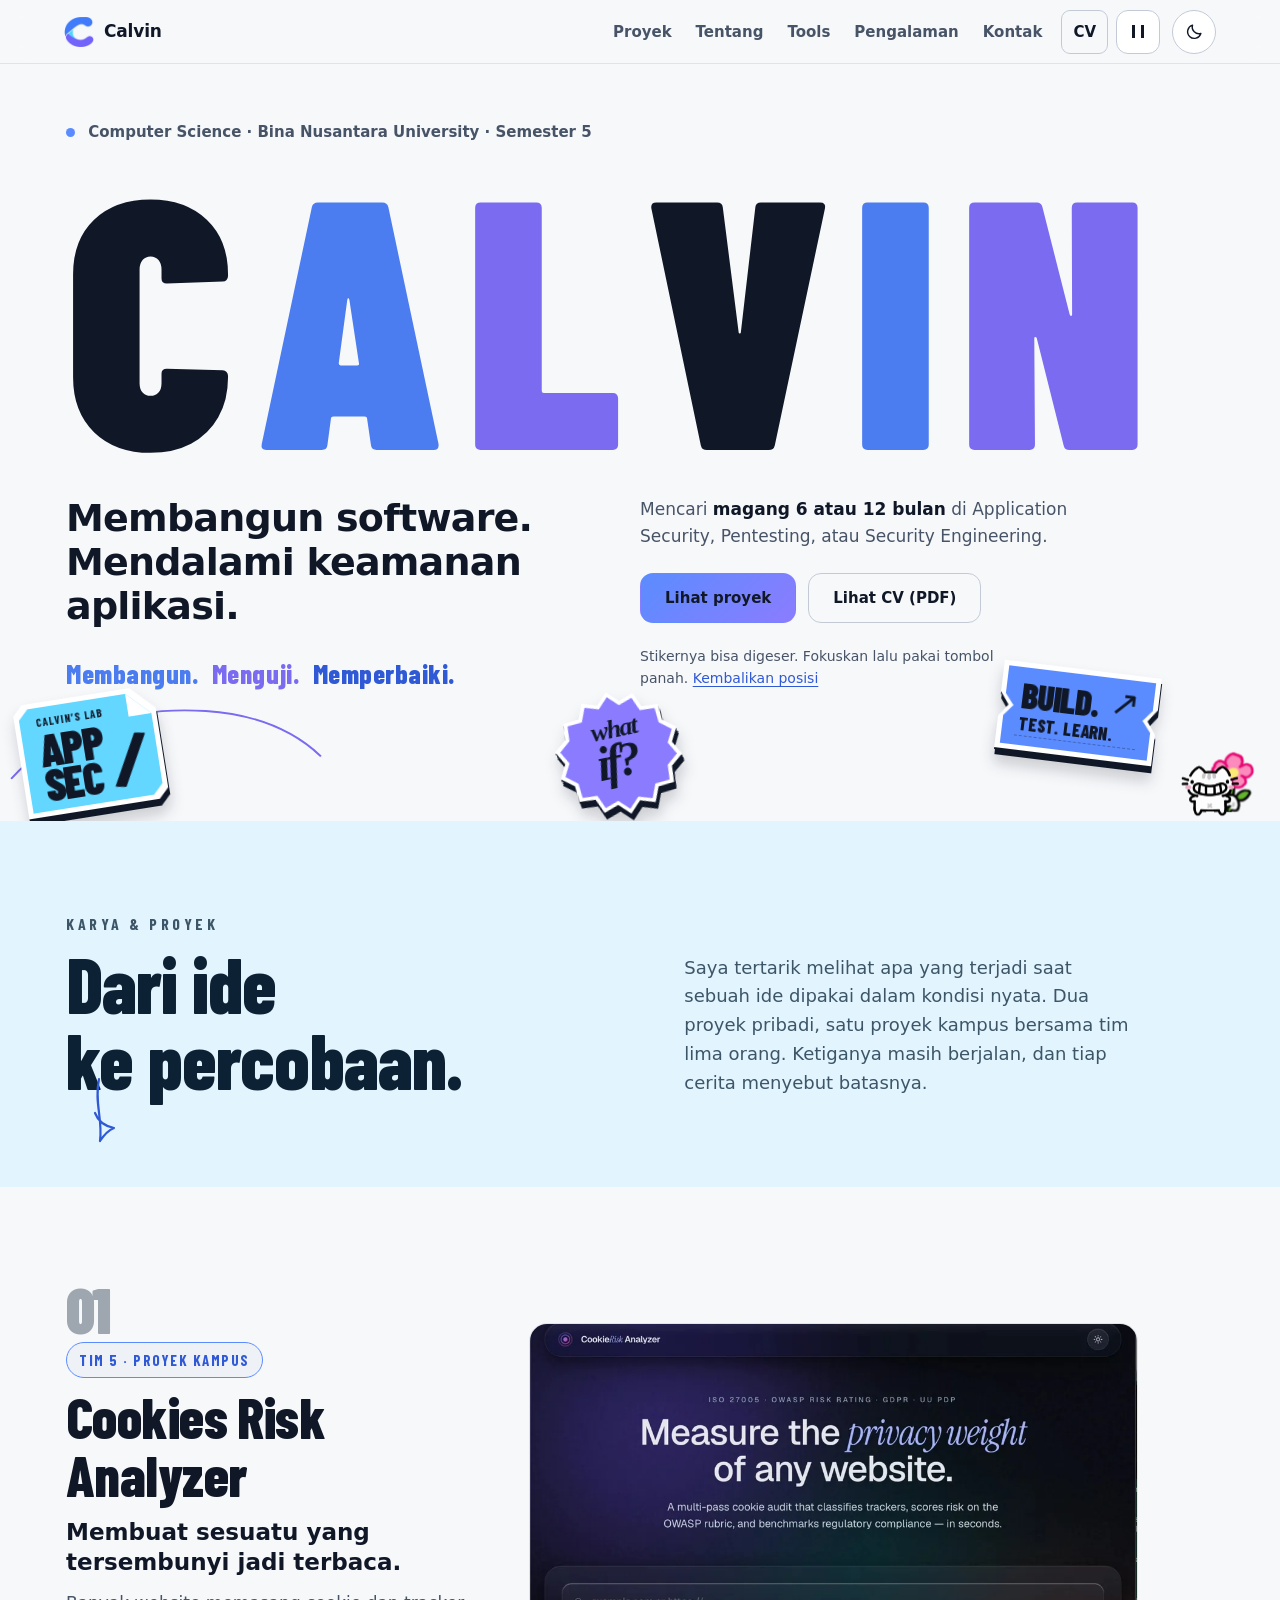
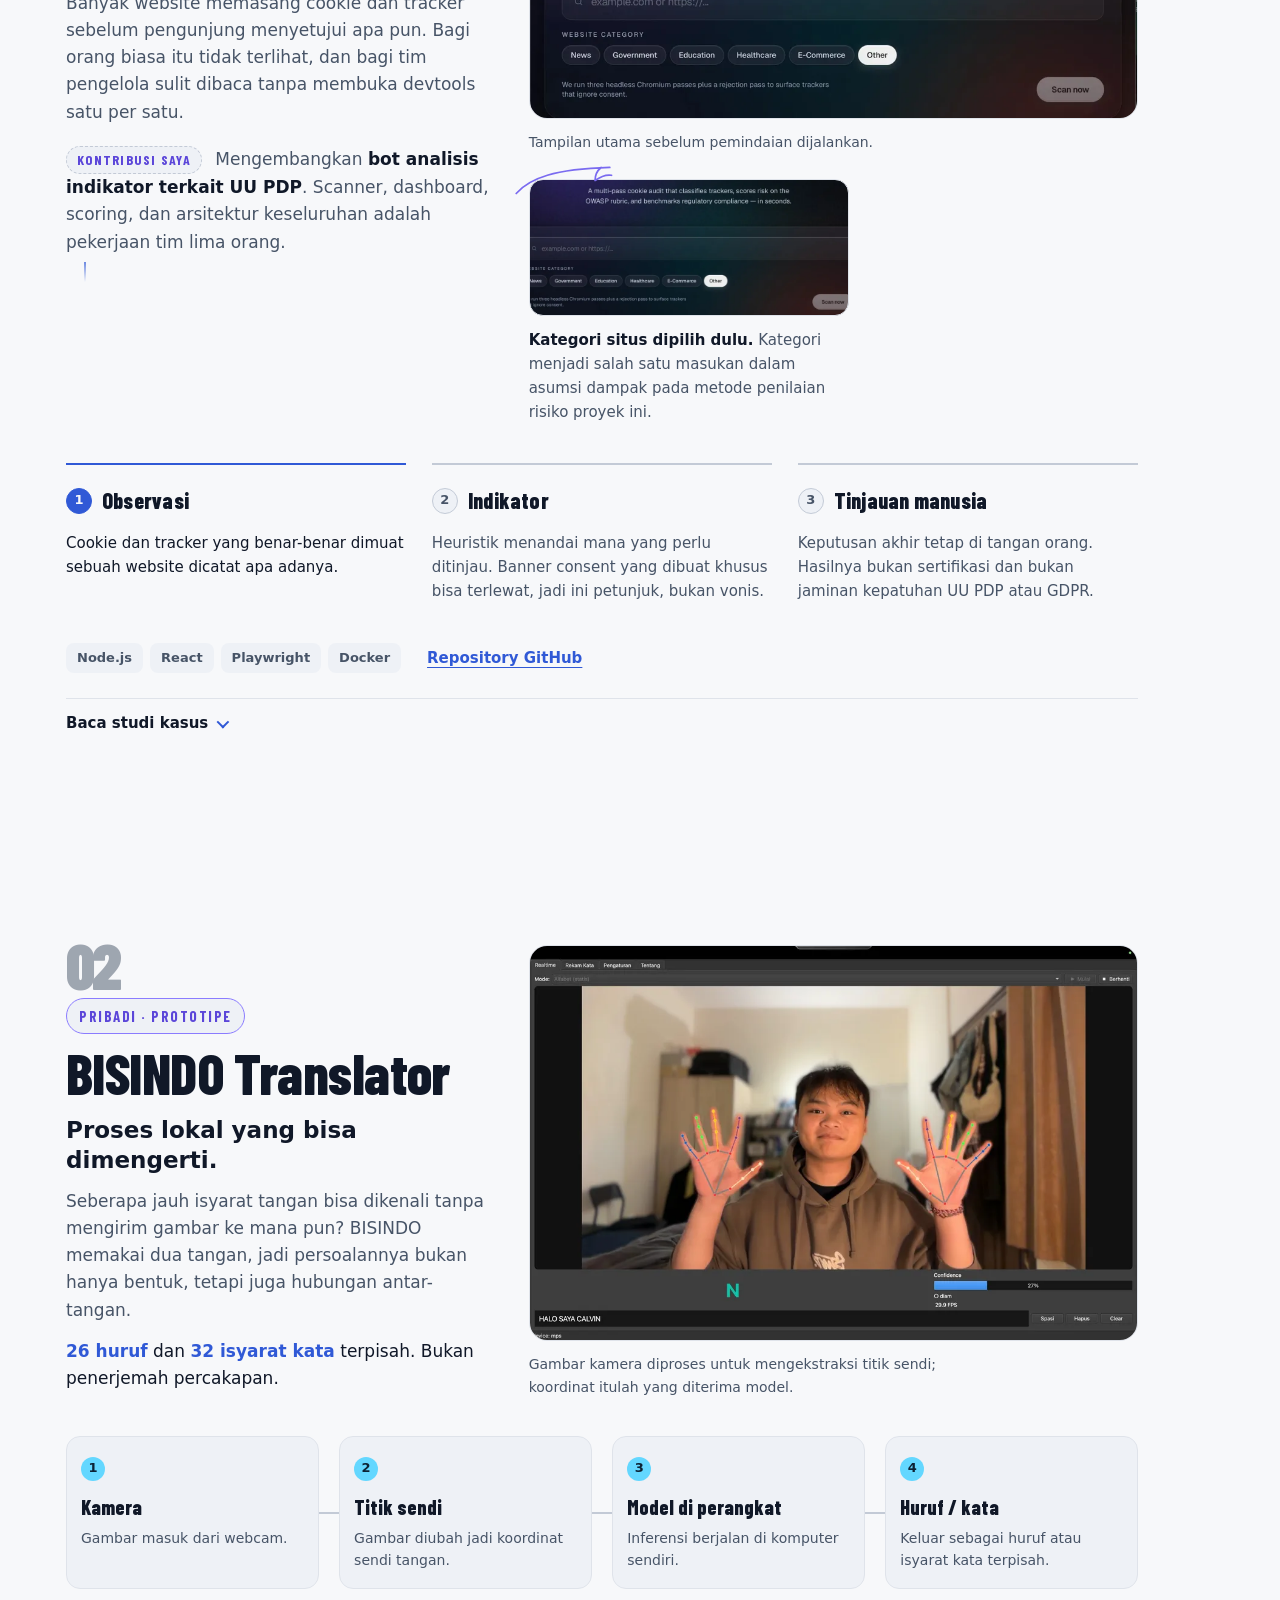
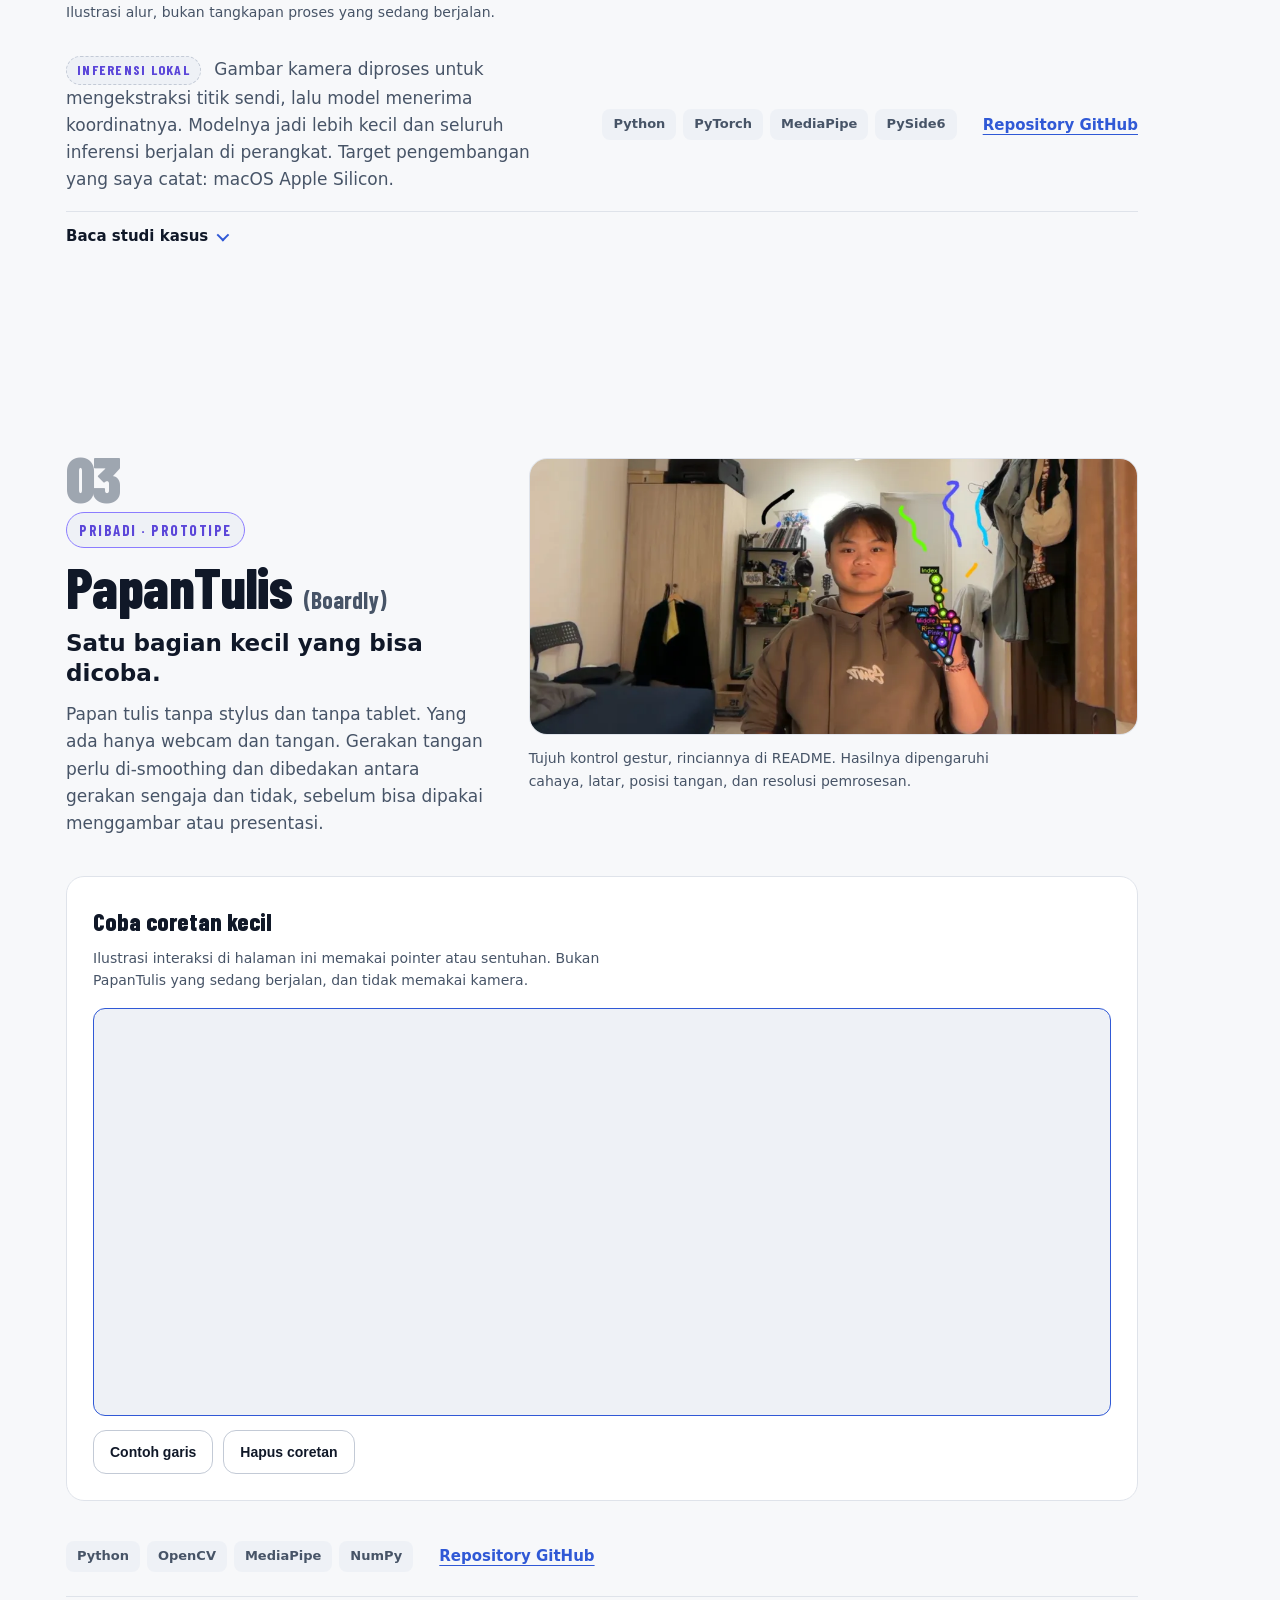
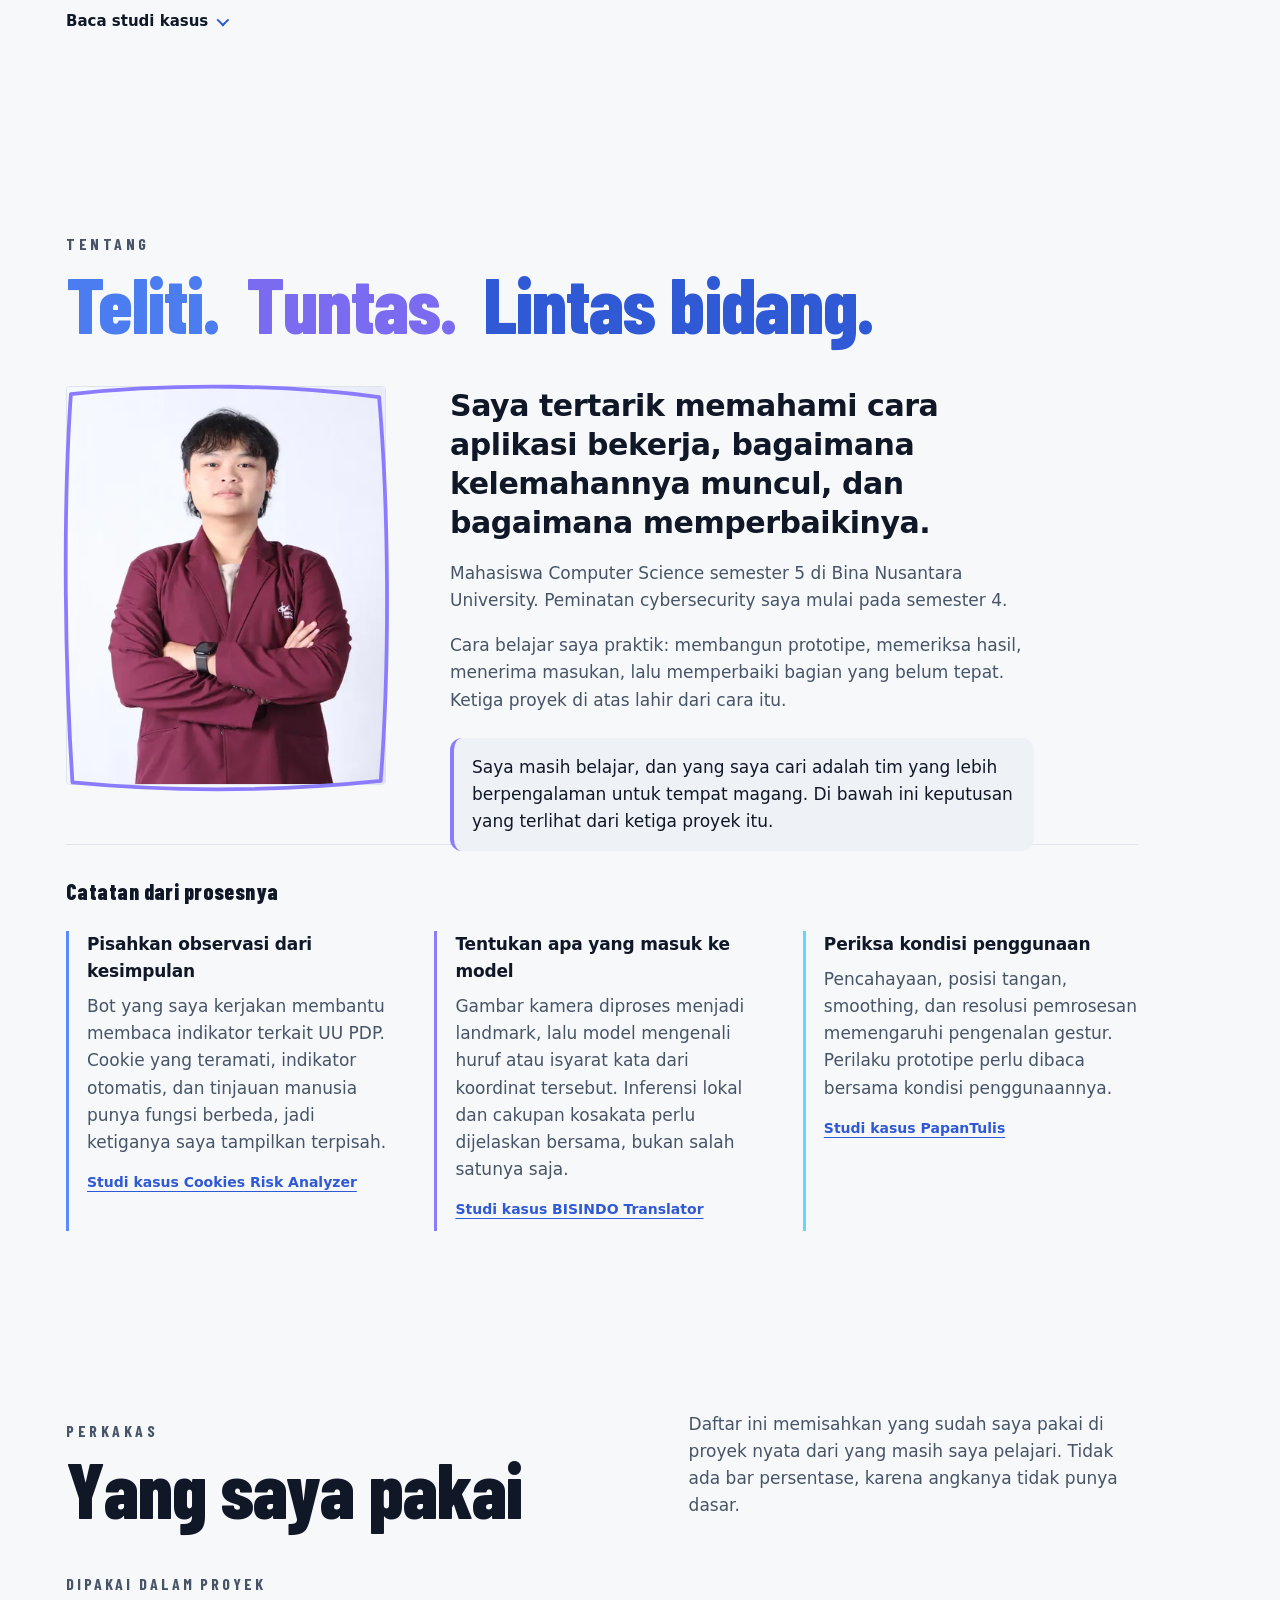
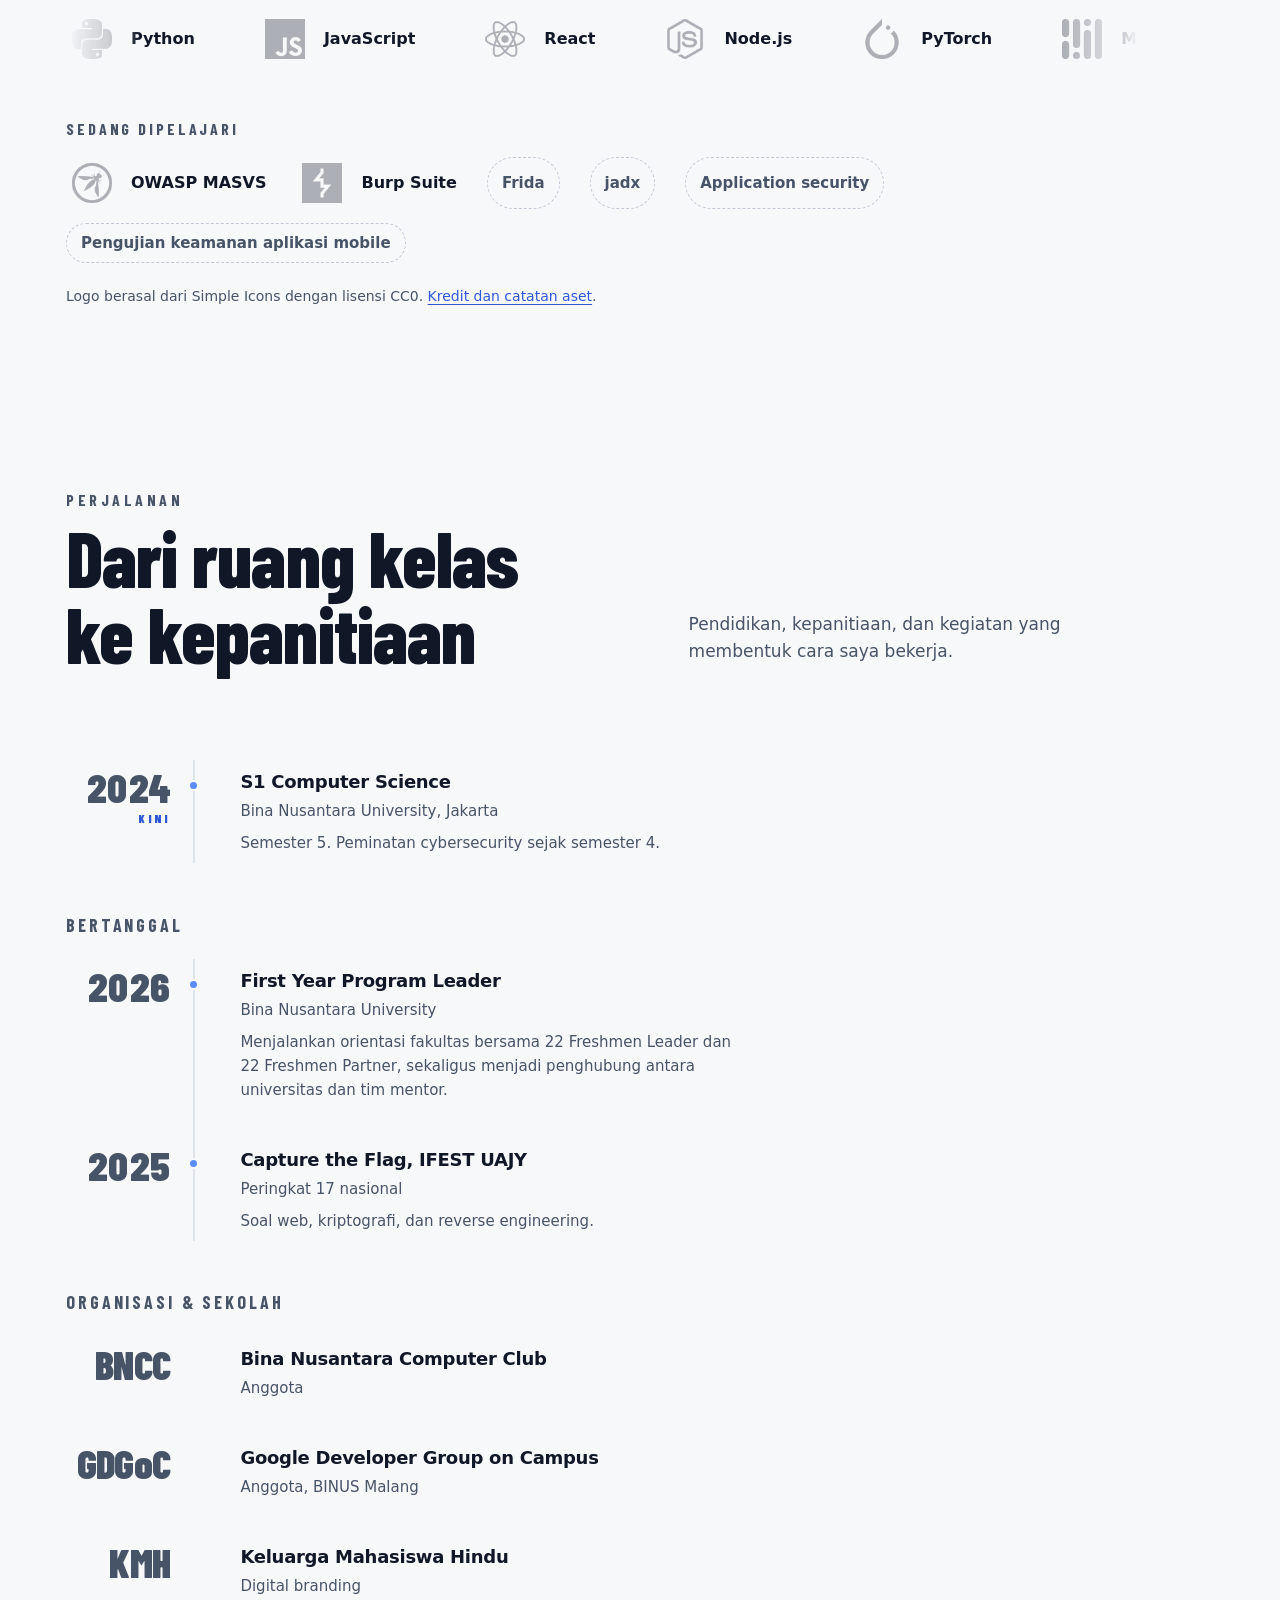
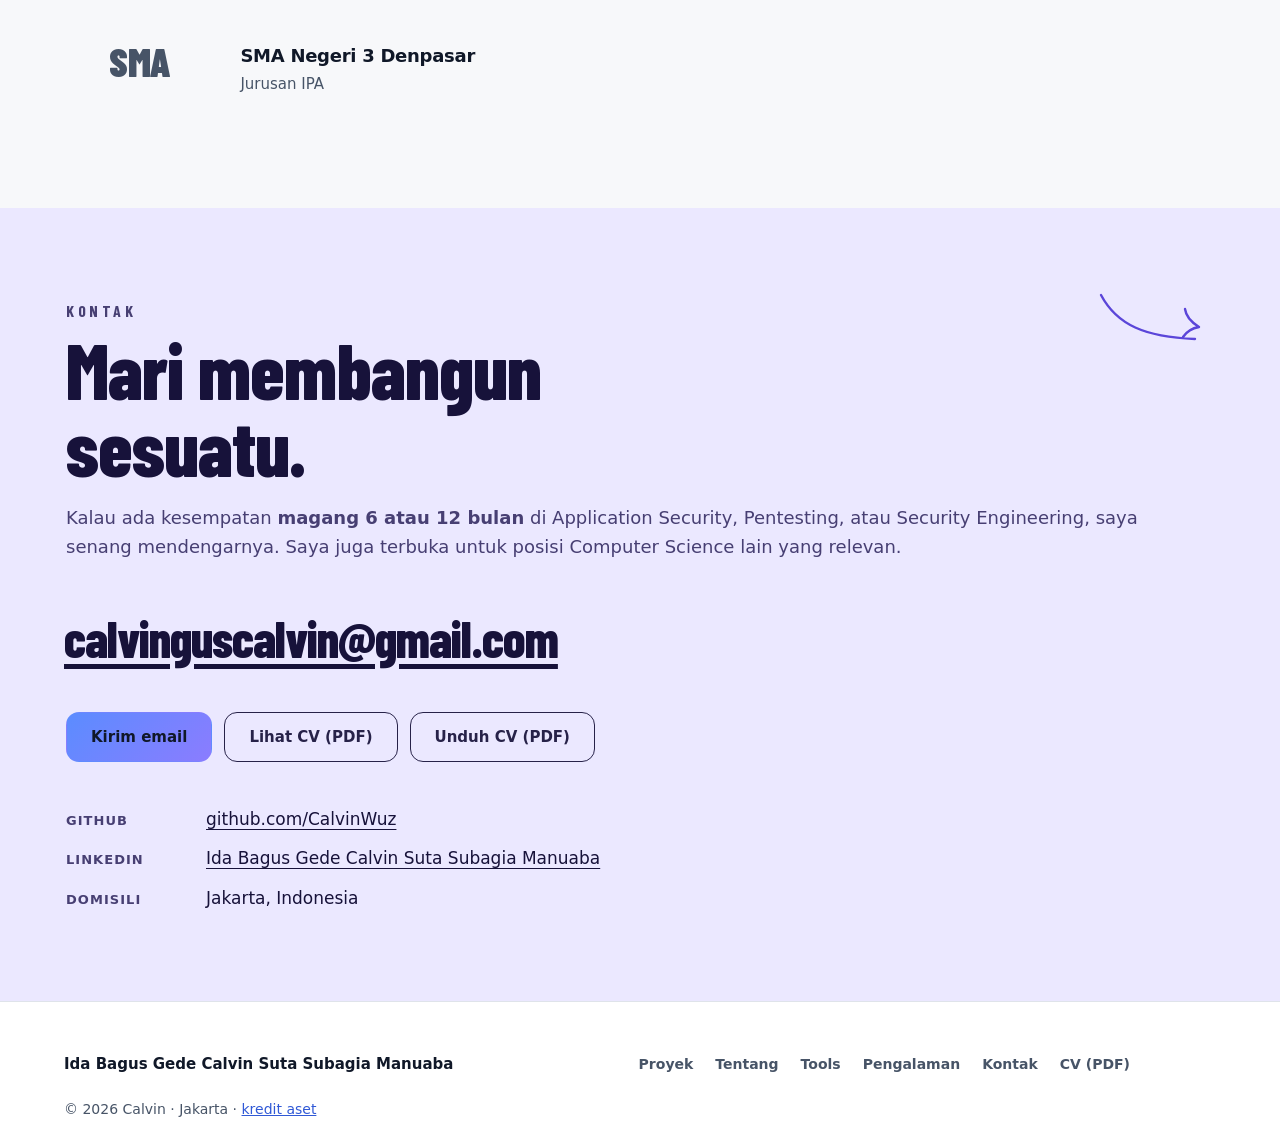
==== commit 0804fd84: "Pasang logo C disetujui, perbaiki kanvas stiker dan semantik alur, susun ulang komposisi proyek dan " ====
--- a/index.html
+++ b/index.html
@@ -24,7 +24,9 @@
 <meta name="twitter:description" content="Mahasiswa Computer Science semester 5 di BINUS. Mencari magang 6 atau 12 bulan di Application Security, pentesting, atau Security Engineering.">
 <meta name="twitter:image" content="https://portofolio-calvin-ruby.vercel.app/img/og-image.png">
 
-<link rel="icon" href="data:image/svg+xml,%3Csvg xmlns='http://www.w3.org/2000/svg' viewBox='0 0 64 64'%3E%3Crect width='64' height='64' rx='14' fill='%235b8cff'/%3E%3Ctext x='32' y='45' font-family='Helvetica,Arial,sans-serif' font-weight='bold' font-size='38' text-anchor='middle' fill='%23ffffff'%3EC%3C/text%3E%3C/svg%3E">
+<link rel="icon" type="image/png" sizes="32x32" href="img/brand/favicon-32.png">
+<link rel="icon" type="image/png" sizes="256x256" href="img/brand/logo-c.png">
+<link rel="apple-touch-icon" href="img/brand/apple-touch-icon.png">
 
 <script>
 /* Tema ditetapkan sebelum paint pertama supaya tidak ada kedipan warna. */
@@ -44,7 +46,10 @@
 <a class="skip" href="#proyek">Lewati ke proyek</a>
 
 <header class="topbar">
-  <a class="brand" href="#top"><span class="brand-mark" aria-hidden="true">C</span> <span class="brand-name">Calvin</span></a>
+  <a class="brand" href="#top" aria-label="Calvin — kembali ke awal">
+    <img class="brand-mark" src="img/brand/logo-c.png" width="256" height="256" alt="" decoding="async">
+    <span class="brand-name" aria-hidden="true">Calvin</span>
+  </a>
 
   <nav class="nav" id="menu" aria-label="Navigasi utama">
     <a href="#proyek">Proyek</a>
@@ -85,12 +90,12 @@
 
     <div class="hero-grid">
       <div class="hero-lead">
-        <p class="role">Saya membangun software sambil mendalami keamanan aplikasi.</p>
+        <p class="role">Membangun software.<br>Mendalami keamanan aplikasi.</p>
         <p class="motto" aria-hidden="true"><span>Membangun.</span> <span>Menguji.</span> <span>Memperbaiki.</span></p>
       </div>
 
       <div class="hero-side">
-        <p class="lede">Mencari <strong>magang 6 atau 12 bulan</strong> di Application Security, pentesting, atau Security Engineering. Terbuka juga untuk posisi Computer Science lain yang relevan.</p>
+        <p class="lede">Mencari <strong>magang 6 atau 12 bulan</strong> di Application Security, Pentesting, atau Security Engineering.</p>
         <p class="cta">
           <a class="btn btn-primary" href="#proyek" data-cat-action="project">Lihat proyek</a>
           <a class="btn btn-ghost" href="resume.pdf" target="_blank" rel="noopener" data-cat-action="cv">Lihat CV (PDF)</a>
@@ -151,6 +156,7 @@
       <h3 id="p1">Cookies Risk Analyzer</h3>
       <p class="case-lede">Membuat sesuatu yang tersembunyi jadi terbaca.</p>
       <p class="case-sub">Banyak website memasang cookie dan tracker sebelum pengunjung menyetujui apa pun. Bagi orang biasa itu tidak terlihat, dan bagi tim pengelola sulit dibaca tanpa membuka devtools satu per satu.</p>
+      <p class="case-role case-role-linked"><span class="note-mark">kontribusi saya</span> Mengembangkan <strong>bot analisis indikator terkait UU PDP</strong>. Scanner, dashboard, scoring, dan arsitektur keseluruhan adalah pekerjaan tim lima orang.</p>
       <span class="cat-slot" data-slot="cookies" aria-hidden="true"></span>
     </div>
 
@@ -165,24 +171,23 @@
         <svg class="scribble scribble-tag" viewBox="0 0 120 54" aria-hidden="true" focusable="false">
           <path class="ink" d="M6 46c16-18 44-28 108-30M104 16c-5 4-7 9-7 15 7-5 13-7 19-6" fill="none" stroke="currentColor" stroke-width="2" stroke-linecap="round" stroke-linejoin="round"/>
         </svg>
-        <figcaption><strong>Kategori situs dipilih dulu</strong>, karena cookie yang wajar untuk e-commerce belum tentu wajar untuk situs pemerintah.</figcaption>
+        <figcaption><strong>Kategori situs dipilih dulu.</strong> Kategori menjadi salah satu masukan dalam asumsi dampak pada metode penilaian risiko proyek ini.</figcaption>
       </figure>
     </div>
 
     <ol class="flow" id="flow-cookies" aria-label="Alur pembacaan hasil">
-      <li class="flow-step"><button type="button" class="flow-btn" aria-expanded="false">
+      <li class="flow-step"><button type="button" class="flow-btn" aria-pressed="false">
         <span class="flow-n">1</span><span class="flow-k">Observasi</span></button>
         <p class="flow-d">Cookie dan tracker yang benar-benar dimuat sebuah website dicatat apa adanya.</p></li>
-      <li class="flow-step"><button type="button" class="flow-btn" aria-expanded="false">
+      <li class="flow-step"><button type="button" class="flow-btn" aria-pressed="false">
         <span class="flow-n">2</span><span class="flow-k">Indikator</span></button>
         <p class="flow-d">Heuristik menandai mana yang perlu ditinjau. Banner consent yang dibuat khusus bisa terlewat, jadi ini petunjuk, bukan vonis.</p></li>
-      <li class="flow-step"><button type="button" class="flow-btn" aria-expanded="false">
+      <li class="flow-step"><button type="button" class="flow-btn" aria-pressed="false">
         <span class="flow-n">3</span><span class="flow-k">Tinjauan manusia</span></button>
         <p class="flow-d">Keputusan akhir tetap di tangan orang. Hasilnya bukan sertifikasi dan bukan jaminan kepatuhan UU PDP atau GDPR.</p></li>
     </ol>
 
     <div class="case-foot">
-      <p class="case-role"><span class="note-mark">kontribusi saya</span> Mengembangkan <strong>bot analisis indikator terkait UU PDP</strong>. Scanner, dashboard, scoring, dan arsitektur keseluruhan adalah pekerjaan tim lima orang.</p>
       <ul class="stack" aria-label="Teknologi proyek tim"><li>Node.js</li><li>React</li><li>Playwright</li><li>Docker</li></ul>
       <a class="link" href="https://github.com/CalvinWuz/CookiesAnalyzer-Website" target="_blank" rel="noopener" data-cat-action="project">Repository GitHub<span class="vh"> Cookies Risk Analyzer, terbuka di tab baru</span></a>
     </div>
@@ -211,11 +216,6 @@
 
   <!-- ─── proyek 2: BISINDO ─── -->
   <section class="section case case-bisindo" id="p-bisindo" aria-labelledby="p2">
-    <figure class="case-media case-media-wide">
-      <img src="img/bisindo.webp" width="1000" height="649" alt="Prototipe penerjemah BISINDO berjalan, dengan titik sendi tangan tergambar di atas tampilan kamera." loading="lazy" decoding="async">
-      <figcaption>Titik sendi yang dibaca dari kamera. Yang diproses adalah titiknya, bukan gambar wajah.</figcaption>
-    </figure>
-
     <div class="case-head">
       <p class="case-index" aria-hidden="true">02</p>
       <p class="case-tag"><span class="tag tag-solo">Pribadi · prototipe</span></p>
@@ -224,6 +224,12 @@
       <p class="case-sub">Seberapa jauh isyarat tangan bisa dikenali tanpa mengirim gambar ke mana pun? BISINDO memakai dua tangan, jadi persoalannya bukan hanya bentuk, tetapi juga hubungan antar-tangan.</p>
       <p class="case-fact"><strong>26 huruf</strong> dan <strong>32 isyarat kata</strong> terpisah. Bukan penerjemah percakapan.</p>
     </div>
+
+    <figure class="case-media">
+      <img src="img/bisindo.webp" width="1000" height="649" alt="Prototipe penerjemah BISINDO berjalan, dengan titik sendi tangan tergambar di atas tampilan kamera." loading="lazy" decoding="async">
+      <figcaption>Gambar kamera diproses untuk mengekstraksi titik sendi; koordinat itulah yang diterima model.</figcaption>
+    </figure>
+
 
     <figure class="pipeline" aria-labelledby="pipe-cap">
       <ol class="pipe" id="pipe-bisindo">
@@ -236,7 +242,7 @@
     </figure>
 
     <div class="case-foot">
-      <p class="case-role"><span class="note-mark">diproses di perangkat</span> Gambar kamera diubah jadi titik sendi lebih dulu, jadi modelnya lebih kecil dan alasan privasinya mudah dijelaskan. Target pengembangan yang saya catat: macOS Apple Silicon.</p>
+      <p class="case-role"><span class="note-mark">inferensi lokal</span> Gambar kamera diproses untuk mengekstraksi titik sendi, lalu model menerima koordinatnya. Modelnya jadi lebih kecil dan seluruh inferensi berjalan di perangkat. Target pengembangan yang saya catat: macOS Apple Silicon.</p>
       <ul class="stack" aria-label="Teknologi"><li>Python</li><li>PyTorch</li><li>MediaPipe</li><li>PySide6</li></ul>
       <a class="link" href="https://github.com/CalvinWuz/BISINDO-Translator" target="_blank" rel="noopener" data-cat-action="project">Repository GitHub<span class="vh"> BISINDO Translator, terbuka di tab baru</span></a>
       <span class="cat-slot" data-slot="bisindo" aria-hidden="true"></span>
@@ -270,7 +276,7 @@
       <p class="case-tag"><span class="tag tag-solo">Pribadi · prototipe</span></p>
       <h3 id="p3">PapanTulis <span class="alias">(Boardly)</span></h3>
       <p class="case-lede">Satu bagian kecil yang bisa dicoba.</p>
-      <p class="case-sub">Papan tulis tanpa stylus dan tanpa tablet. Yang ada hanya webcam dan tangan. Gerakan manusia tidak pernah rapi, jadi sebagian besar waktu habis untuk smoothing dan menentukan kapan sebuah gerakan dianggap sengaja.</p>
+      <p class="case-sub">Papan tulis tanpa stylus dan tanpa tablet. Yang ada hanya webcam dan tangan. Gerakan tangan perlu di-smoothing dan dibedakan antara gerakan sengaja dan tidak, sebelum bisa dipakai menggambar atau presentasi.</p>
     </div>
 
     <figure class="case-media">
@@ -319,7 +325,7 @@
           <li>Saya belum melakukan pengujian pengguna atau pengukuran performa yang bisa dipertanggungjawabkan, jadi tidak ada angka FPS atau klaim keberhasilan di halaman ini.</li>
         </ul>
         <h4>Yang saya pelajari</h4>
-        <p>Sebagian besar waktu habis untuk smoothing dan menentukan kapan sebuah gerakan dianggap sengaja, bukan untuk pelacakannya sendiri.</p>
+        <p>Pelacakan tangan hanya separuh persoalan. Bagian yang menentukan adalah smoothing dan ambang yang memutuskan kapan sebuah gerakan dihitung sebagai perintah.</p>
         <p class="study-status">Status: prototipe desktop. Fitur dan UI/UX masih dikembangkan.</p>
       </div>
     </details>
@@ -347,15 +353,30 @@
         <p class="pull">Saya tertarik memahami cara aplikasi bekerja, bagaimana kelemahannya muncul, dan bagaimana memperbaikinya.</p>
         <p>Mahasiswa Computer Science semester 5 di Bina Nusantara University. Peminatan cybersecurity saya mulai pada semester 4.</p>
         <p>Cara belajar saya praktik: membangun prototipe, memeriksa hasil, menerima masukan, lalu memperbaiki bagian yang belum tepat. Ketiga proyek di atas lahir dari cara itu.</p>
-        <p class="about-note">Saya masih di tahap belajar. Yang saya cari adalah tempat magang bersama orang yang lebih berpengalaman, supaya kebiasaan kerja saya terbentuk dengan benar sejak awal.</p>
+        <p class="about-note">Saya masih belajar, dan yang saya cari adalah tim yang lebih berpengalaman untuk tempat magang. Di bawah ini keputusan yang terlihat dari ketiga proyek itu.</p>
         <span class="cat-slot" data-slot="tentang" aria-hidden="true"></span>
       </div>
 
-      <ul class="traits">
-        <li><span class="trait-k">Teliti</span> Saya memeriksa apa yang benar-benar terjadi, bukan apa yang seharusnya terjadi.</li>
-        <li><span class="trait-k">Tuntas</span> Saya berusaha membawa pekerjaan sampai benar-benar bisa dipakai, bukan berhenti saat demonya jalan.</li>
-        <li><span class="trait-k">Lintas bidang</span> Privasi web, computer vision, dan antarmuka desktop saya pelajari berbarengan.</li>
-      </ul>
+      <section class="notes" aria-labelledby="h-notes">
+        <h3 id="h-notes" class="notes-title">Catatan dari prosesnya</h3>
+        <ol class="note-list">
+          <li>
+            <p class="note-k">Pisahkan observasi dari kesimpulan</p>
+            <p>Bot yang saya kerjakan membantu membaca indikator terkait UU PDP. Cookie yang teramati, indikator otomatis, dan tinjauan manusia punya fungsi berbeda, jadi ketiganya saya tampilkan terpisah.</p>
+            <a class="note-link" href="#studi-cookies">Studi kasus Cookies Risk Analyzer</a>
+          </li>
+          <li>
+            <p class="note-k">Tentukan apa yang masuk ke model</p>
+            <p>Gambar kamera diproses menjadi landmark, lalu model mengenali huruf atau isyarat kata dari koordinat tersebut. Inferensi lokal dan cakupan kosakata perlu dijelaskan bersama, bukan salah satunya saja.</p>
+            <a class="note-link" href="#studi-bisindo">Studi kasus BISINDO Translator</a>
+          </li>
+          <li>
+            <p class="note-k">Periksa kondisi penggunaan</p>
+            <p>Pencahayaan, posisi tangan, smoothing, dan resolusi pemrosesan memengaruhi pengenalan gestur. Perilaku prototipe perlu dibaca bersama kondisi penggunaannya.</p>
+            <a class="note-link" href="#studi-papantulis">Studi kasus PapanTulis</a>
+          </li>
+        </ol>
+      </section>
     </div>
   </section>
 
@@ -422,7 +443,7 @@
         <p class="chapter-kicker">Perjalanan</p>
         <h2 id="h-pengalaman" class="display">Dari ruang kelas<br>ke kepanitiaan</h2>
       </div>
-      <p>Kegiatan yang membentuk cara saya bekerja. Pendidikan masih berjalan; sisanya sudah selesai pada tahunnya.</p>
+      <p>Pendidikan, kepanitiaan, dan kegiatan yang membentuk cara saya bekerja.</p>
     </div>
 
     <h3 class="tl-group">Sedang berjalan</h3>
@@ -497,7 +518,7 @@
     <p class="chapter-kicker">Kontak</p>
     <h2 id="h-kontak" class="display">Mari membangun<br>sesuatu.</h2>
 
-    <p class="contact-lede">Kalau ada kesempatan <strong>magang 6 atau 12 bulan</strong> di Application Security, pentesting, atau Security Engineering, saya senang mendengarnya.</p>
+    <p class="contact-lede">Kalau ada kesempatan <strong>magang 6 atau 12 bulan</strong> di Application Security, Pentesting, atau Security Engineering, saya senang mendengarnya. Saya juga terbuka untuk posisi Computer Science lain yang relevan.</p>
 
     <a class="mailto" href="mailto:calvinguscalvin@gmail.com?subject=Kesempatan%20magang%20untuk%20Calvin" data-cat-action="contact">calvinguscalvin@gmail.com</a>
 
--- a/styles.css
+++ b/styles.css
@@ -75,6 +75,8 @@
 
 /* ═══════════ dasar ═══════════ */
 *,*::before,*::after{box-sizing:border-box}
+/* [hidden] harus menang atas display dari .btn dan kawan-kawannya */
+[hidden]{display:none !important}
 html{-webkit-text-size-adjust:100%;scroll-behavior:smooth}
 body{
   margin:0;background:var(--bg);color:var(--ink);
@@ -102,8 +104,8 @@
 /* tipografi bab: Barlow Condensed diteruskan dari hero ke tiap bab */
 .display{
   font-family:"Barlow Condensed",Impact,system-ui,sans-serif;
-  font-weight:900;letter-spacing:-.025em;line-height:.92;
-  font-size:clamp(2.5rem,1.1rem + 5.4vw,8rem);
+  font-weight:800;letter-spacing:-.012em;line-height:.98;
+  font-size:clamp(2.5rem,1.2rem + 4.6vw,6.25rem);
 }
 .chapter-kicker{
   font-family:"Barlow Condensed",Impact,sans-serif;font-weight:700;
@@ -125,11 +127,13 @@
   background:color-mix(in srgb,var(--bg) 86%,transparent);
   backdrop-filter:blur(12px);border-bottom:1px solid var(--line);
 }
-.brand{display:inline-flex;align-items:center;gap:9px;font-weight:800;text-decoration:none;letter-spacing:-.01em;margin-right:auto}
-.brand-mark{
-  display:grid;place-items:center;width:27px;height:27px;border-radius:8px;
-  background:linear-gradient(135deg,var(--blue),var(--purple));color:#101828;font-size:14px;font-weight:800;
-}
+/* Logo C yang disetujui: tanpa kotak bergradasi, proporsi asli dipertahankan.
+   Berkasnya sudah dipangkas ke bentuknya, jadi 30 px di sini juga 30 px optis. */
+.brand{
+  display:inline-flex;align-items:center;gap:10px;min-height:44px;
+  font-weight:800;text-decoration:none;letter-spacing:-.01em;margin-right:auto;
+}
+.brand-mark{width:30px;height:30px;flex:0 0 30px}
 .nav{display:flex;align-items:center;gap:2px;flex-wrap:wrap}
 .nav a{
   display:inline-flex;align-items:center;min-height:44px;padding:0 11px;border-radius:9px;
@@ -185,8 +189,13 @@
 }
 
 /* bidang warna penuh lebar, dua momen yang disengaja */
-.field{position:relative;padding:clamp(56px,7vw,104px) calc(var(--pad) + var(--catlane)) clamp(56px,7vw,104px) var(--pad);overflow:hidden}
-.field > *:not(.cat-slot):not(.scribble){max-width:calc(var(--wrap) + var(--catlane));margin-inline:auto;position:relative;z-index:2}
+.field{position:relative;padding:clamp(56px,7vw,104px) 0;overflow:hidden}
+/* Bidang warna boleh full bleed, tetapi isinya memakai garis margin yang sama
+   dengan .section supaya judul dan paragraf tidak bergeser antarbagian. */
+.field > *:not(.cat-slot):not(.scribble):not(.mailto){
+  max-width:calc(var(--wrap) + var(--catlane));margin-inline:auto;position:relative;z-index:2;
+  padding-left:var(--pad);padding-right:calc(var(--pad) + var(--catlane));
+}
 .field-cyan{background:var(--field-cyan-bg);color:var(--field-cyan-ink)}
 .field-cyan .chapter-kicker,.field-cyan .bridge{color:var(--field-cyan-muted)}
 .field-cyan .scribble{color:var(--accent-text)}
@@ -246,7 +255,7 @@
   cursor:pointer;text-decoration:underline;text-underline-offset:3px;
 }
 .link-btn:hover{color:var(--ink)}
-.scribble-hero{left:0;bottom:clamp(40px,7vh,96px);width:min(40%,400px);height:130px;z-index:1;opacity:.55}
+.scribble-hero{left:0;bottom:clamp(14px,2.5vh,36px);width:min(34%,330px);height:104px;z-index:1;opacity:.5}
 
 .btn{
   display:inline-flex;align-items:center;justify-content:center;min-height:50px;
@@ -323,7 +332,30 @@
 
 /* ═══════════ proyek ═══════════
    Tiga treatment berbeda, bukan sekadar membalik gambar dan teks. */
-.case{padding-block:clamp(52px,6.5vw,92px)}
+.case{
+  padding-block:clamp(64px,7.5vw,108px);
+  display:grid;grid-template-columns:repeat(12,minmax(0,1fr));
+  column-gap:clamp(20px,3vw,48px);align-items:start;
+}
+.case > *{grid-column:1/-1}
+
+@media (min-width:981px){
+  /* Konteks dan bukti dalam satu komposisi, bukan kepala sempit lalu layar kosong. */
+  /* 01 — konteks + kontribusi di kiri, bukti dominan di kanan (≈40:60) */
+  .case-cookies .case-head{grid-column:1/6}
+  .case-cookies .case-visual{grid-column:6/13;margin-top:6px}
+  .case-cookies .flow{grid-column:1/13;margin-top:clamp(28px,3vw,44px)}
+
+  /* 02 — judul dan fakta cakupan di kiri, kamera di kanan */
+  .case-bisindo .case-head{grid-column:1/6}
+  .case-bisindo .case-media{grid-column:6/13;margin-top:6px}
+  .case-bisindo .pipeline{grid-column:1/13;margin-top:clamp(28px,3vw,44px)}
+
+  /* 03 — judul dan screenshot jadi pembuka utuh, demo menyusul */
+  .case-papan .case-head{grid-column:1/6}
+  .case-papan .case-media{grid-column:6/13;margin-top:6px}
+  .case-papan .sketch{grid-column:1/13;margin-top:clamp(28px,3vw,44px)}
+}
 .case-head{position:relative;max-width:46ch}
 .case-index{
   font-family:"Barlow Condensed",Impact,sans-serif;font-weight:900;font-size:4rem;
@@ -338,9 +370,11 @@
 }
 .tag-solo{border-color:var(--purple);color:var(--accent-text-2)}
 .tag-team{border-color:var(--blue);color:var(--accent-text)}
+/* 900 hanya untuk nama dan aksen utama; judul kasus memakai 800 dengan
+   tracking lebih longgar supaya hurufnya tidak saling menempel. */
 .case h3{
-  margin-top:10px;font-family:"Barlow Condensed",Impact,sans-serif;font-weight:900;
-  font-size:clamp(2.5rem,1.4rem + 4vw,5rem);line-height:.94;letter-spacing:-.025em;
+  margin-top:10px;font-family:"Barlow Condensed",Impact,sans-serif;font-weight:800;
+  font-size:clamp(2.25rem,1.3rem + 2.8vw,3.75rem);line-height:1.02;letter-spacing:-.01em;
 }
 .alias{font-size:.42em;font-weight:700;color:var(--muted);letter-spacing:0}
 .case-lede{margin-top:14px;font-size:clamp(1.125rem,1rem + .55vw,1.5rem);font-weight:700;line-height:1.3;max-width:24ch}
@@ -348,7 +382,7 @@
 .case-fact{margin-top:14px;font-size:1.0625rem}
 .case-fact strong{color:var(--accent-text)}
 
-.case-media{position:relative;margin:clamp(26px,3.5vw,44px) 0 0}
+.case-media{position:relative;margin:clamp(24px,2.6vw,34px) 0 0}
 .case-media img{width:100%;border-radius:var(--radius);border:1px solid var(--line);background:var(--chip)}
 /* Panel HUD di pojok kiri atas tangkapan PapanTulis memuat sisa render yang rusak,
    jadi framingnya dipotong lewat CSS, bukan dengan menyalin berkas baru. */
@@ -356,16 +390,16 @@
 .case-media figcaption{margin-top:12px;font-size:.875rem;color:var(--muted);max-width:52ch}
 
 /* 01 — bukti utama + crop fokus dari gambar yang sama */
-.case-visual{display:grid;grid-template-columns:minmax(0,1.45fr) minmax(0,1fr);gap:clamp(20px,3vw,44px);align-items:start}
-.case-crop{position:relative;margin:clamp(26px,3.5vw,44px) 0 0}
+.case-visual{display:block}
+.case-crop{position:relative;margin:clamp(18px,2vw,26px) 0 0;max-width:min(100%,320px)}
 .crop-frame{
-  width:100%;aspect-ratio:16/9;border-radius:14px;border:1px solid var(--line);
+  width:100%;aspect-ratio:21/9;border-radius:14px;border:1px solid var(--line);
   background-image:url(img/cookierisk.webp);background-repeat:no-repeat;
   background-size:116%;background-position:50% 96%;
 }
 .case-crop figcaption{margin-top:12px;font-size:.9375rem;color:var(--muted)}
 .case-crop figcaption strong{color:var(--ink)}
-.scribble-tag{left:-10px;top:-30px;width:120px;height:54px;opacity:.85}
+.scribble-tag{left:-18px;top:-26px;width:104px;height:48px;opacity:.9}
 
 /* alur 3 tahap */
 .flow{
@@ -440,6 +474,13 @@
   gap:14px 26px;margin-top:clamp(22px,2.6vw,34px);
 }
 .case-role{flex:1 1 32ch;color:var(--muted);min-width:min(100%,32ch)}
+.case-head .case-role{margin-top:20px;flex:none;min-width:0;max-width:46ch}
+.case-role-linked{position:relative}
+.case-role-linked::after{
+  content:"";position:absolute;left:18px;bottom:-26px;width:2px;height:20px;
+  background:linear-gradient(var(--accent-text),transparent);opacity:.7;
+}
+@media (max-width:980px){.case-role-linked::after{display:none}}
 .case-role strong{color:var(--ink)}
 .note-mark{
   display:inline-block;margin-right:8px;padding:2px 10px;border-radius:999px;
@@ -485,7 +526,7 @@
 }
 .about-grid .portrait{grid-column:1;grid-row:1}
 .about-grid .about-text{grid-column:2;grid-row:1/span 2}
-.about-grid .traits{grid-column:1;grid-row:2}
+.about-grid .notes{grid-column:1/-1;grid-row:2}
 .portrait{position:relative;margin:0}
 .portrait img{width:100%;border-radius:4px;border:1px solid var(--line);background:var(--chip)}
 .scribble-frame{inset:-14px -12px -16px -14px;width:auto;height:auto;color:var(--purple);opacity:.65}
@@ -500,9 +541,28 @@
   border-left:4px solid var(--purple);max-width:54ch;
 }
 .about-text .cat-slot{right:-28px;bottom:-30px}
-.traits{list-style:none;margin:0;padding:0;display:grid;gap:14px}
-.traits li{color:var(--muted);padding-left:16px;border-left:3px solid var(--line-strong)}
-.trait-k{display:block;font-weight:800;color:var(--ink);letter-spacing:-.01em}
+/* Catatan proses membentang seluruh lebar grid, bukan terjepit di kolom 320 px. */
+.notes{margin-top:clamp(10px,1.6vw,22px);padding-top:clamp(22px,2.6vw,34px);border-top:1px solid var(--line)}
+.notes-title{
+  font-family:"Barlow Condensed",Impact,sans-serif;font-weight:800;
+  font-size:1.375rem;letter-spacing:.02em;
+}
+.note-list{
+  list-style:none;margin:clamp(18px,2.2vw,28px) 0 0;padding:0;
+  display:grid;grid-template-columns:repeat(3,minmax(0,1fr));gap:clamp(20px,2.6vw,40px);
+}
+.note-list li{position:relative;padding-left:18px;border-left:3px solid var(--line-strong)}
+.note-list li:nth-child(1){border-left-color:var(--blue)}
+.note-list li:nth-child(2){border-left-color:var(--purple)}
+.note-list li:nth-child(3){border-left-color:var(--cyan)}
+.note-k{font-weight:800;color:var(--ink);letter-spacing:-.01em;margin-bottom:8px}
+.note-list p:not(.note-k){color:var(--muted);max-width:46ch}
+.note-link{
+  display:inline-flex;align-items:center;min-height:44px;margin-top:4px;
+  font-size:.875rem;font-weight:700;color:var(--accent-text);text-underline-offset:4px;
+}
+.note-link:hover{color:var(--ink)}
+@media (max-width:980px){.note-list{grid-template-columns:1fr;gap:22px}}
 
 /* ═══════════ tools ═══════════ */
 .marquee-label{
@@ -589,6 +649,9 @@
   text-underline-offset:.12em;overflow-wrap:anywhere;
 }
 .mailto:hover{color:var(--accent-text-2)}
+/* Anak inline tidak boleh memakai padding bidang: area kliknya akan meluber
+   ke jalur maskot. Marginnya saja yang mengikuti garis isi. */
+.field > .mailto{padding:0;margin-left:var(--pad);max-width:calc(100% - var(--pad) - var(--pad) - var(--catlane))}
 .scribble-point{right:clamp(10px,6vw,90px);top:clamp(20px,6vw,80px);width:110px;height:64px;opacity:.85;z-index:3}
 .contact-actions{display:flex;flex-wrap:wrap;gap:12px;margin-top:clamp(22px,3vw,34px)}
 .contact-list{margin:clamp(30px,4vw,44px) 0 0;display:grid;gap:12px;max-width:62ch}
@@ -746,7 +809,7 @@
   .scribble-point{right:clamp(4px,3vw,30px)}
 
   .hero-grid{grid-template-columns:1fr;gap:18px}
-  .case-visual{grid-template-columns:1fr;gap:18px}
+  .case-crop{display:none}
   .flow{grid-template-columns:1fr;gap:14px}
   .pipe{grid-template-columns:repeat(2,minmax(0,1fr))}
   .pipe li + li::before{display:none}
@@ -779,14 +842,15 @@
   .no-js .nav a{min-height:44px;padding:0 10px;font-size:.9375rem}
   .no-js .nav .nav-cv{margin:0 0 0 4px}
 
-  .hero{padding-bottom:clamp(120px,19vh,180px)}
+  /* ruang cukup untuk dua baris stiker tanpa menutup hint, CTA, atau dock kucing */
+  .hero{padding-bottom:clamp(236px,30vh,290px)}
 
   /* Tentang jadi satu kolom yang disengaja: foto, cerita, lalu sifat.
      Penempatan grid anak direset, kalau tidak kolom implisit sempit tetap muncul. */
   .about-grid{grid-template-columns:1fr;row-gap:24px}
   .about-grid .portrait,
   .about-grid .about-text,
-  .about-grid .traits{grid-column:1;grid-row:auto}
+  .about-grid .notes{grid-column:1;grid-row:auto}
   .portrait{max-width:280px}
   .about-text .cat-slot{right:0;bottom:-26px}
 
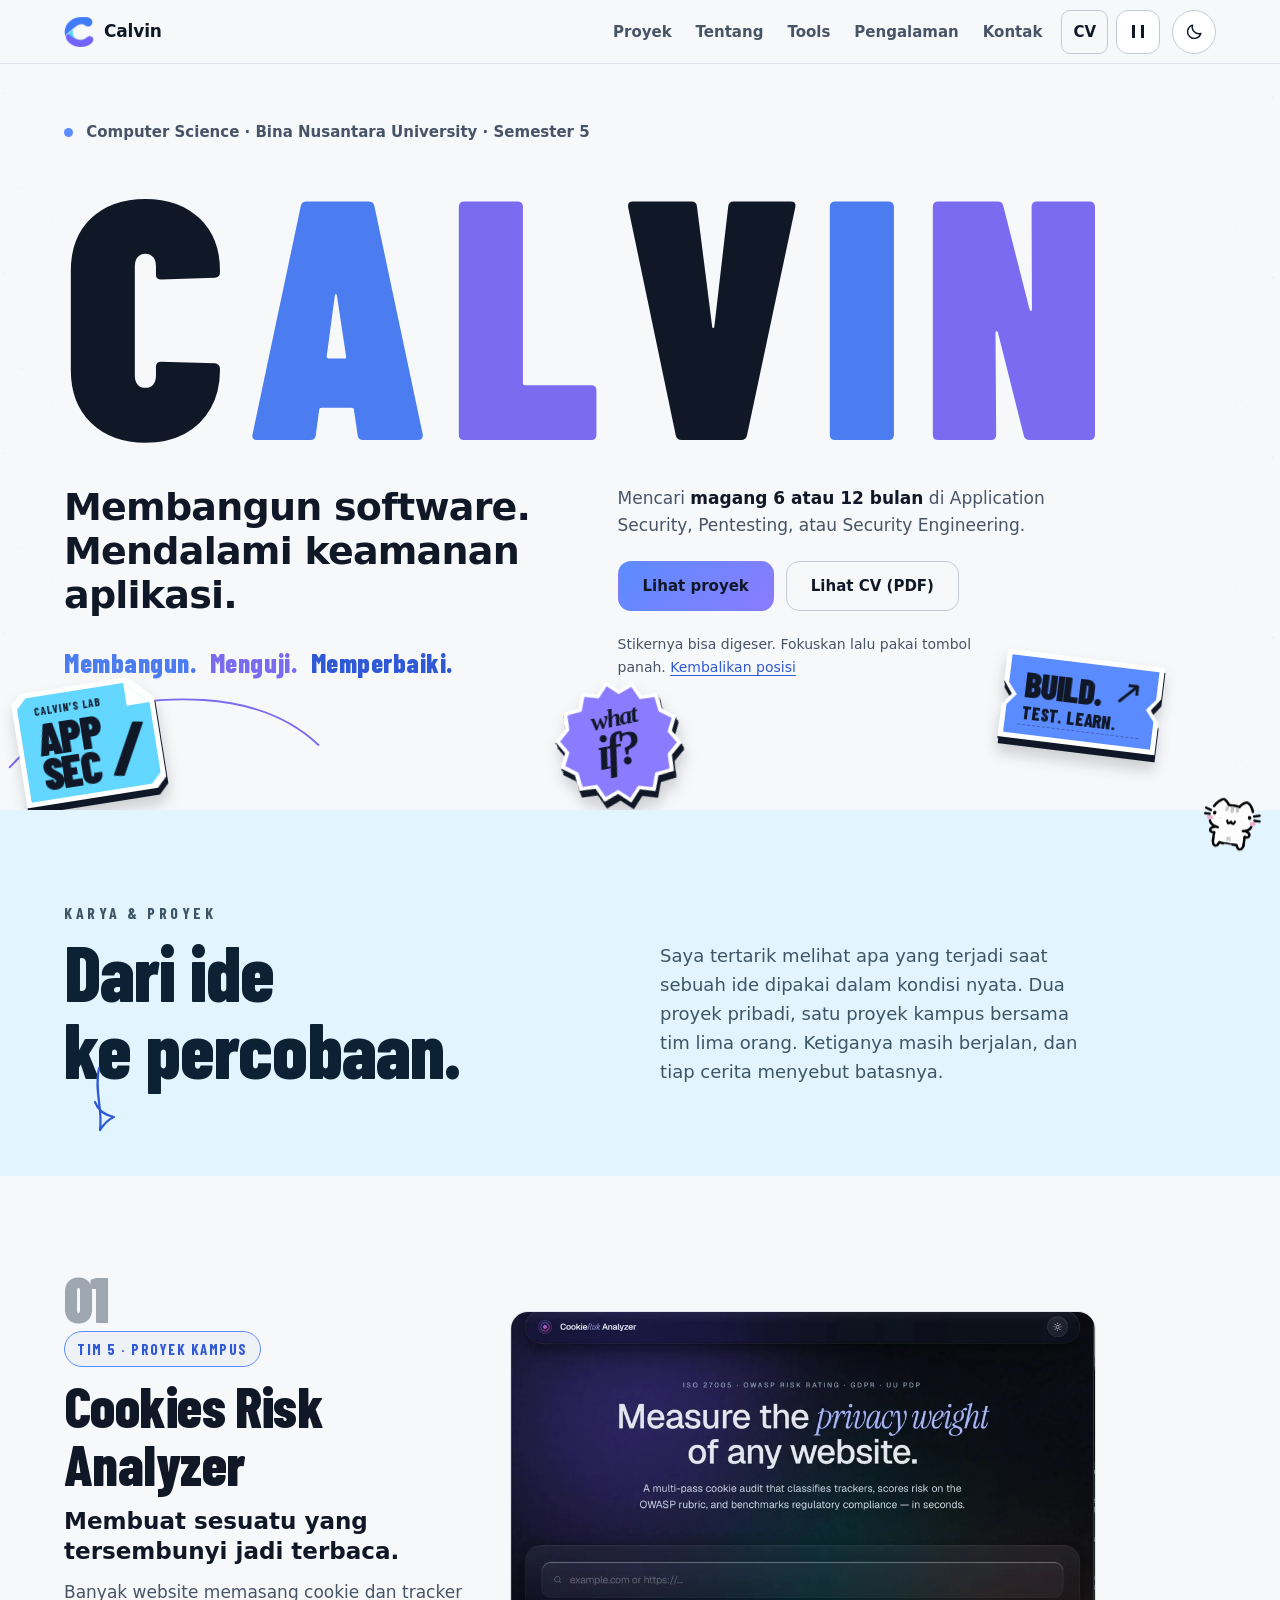
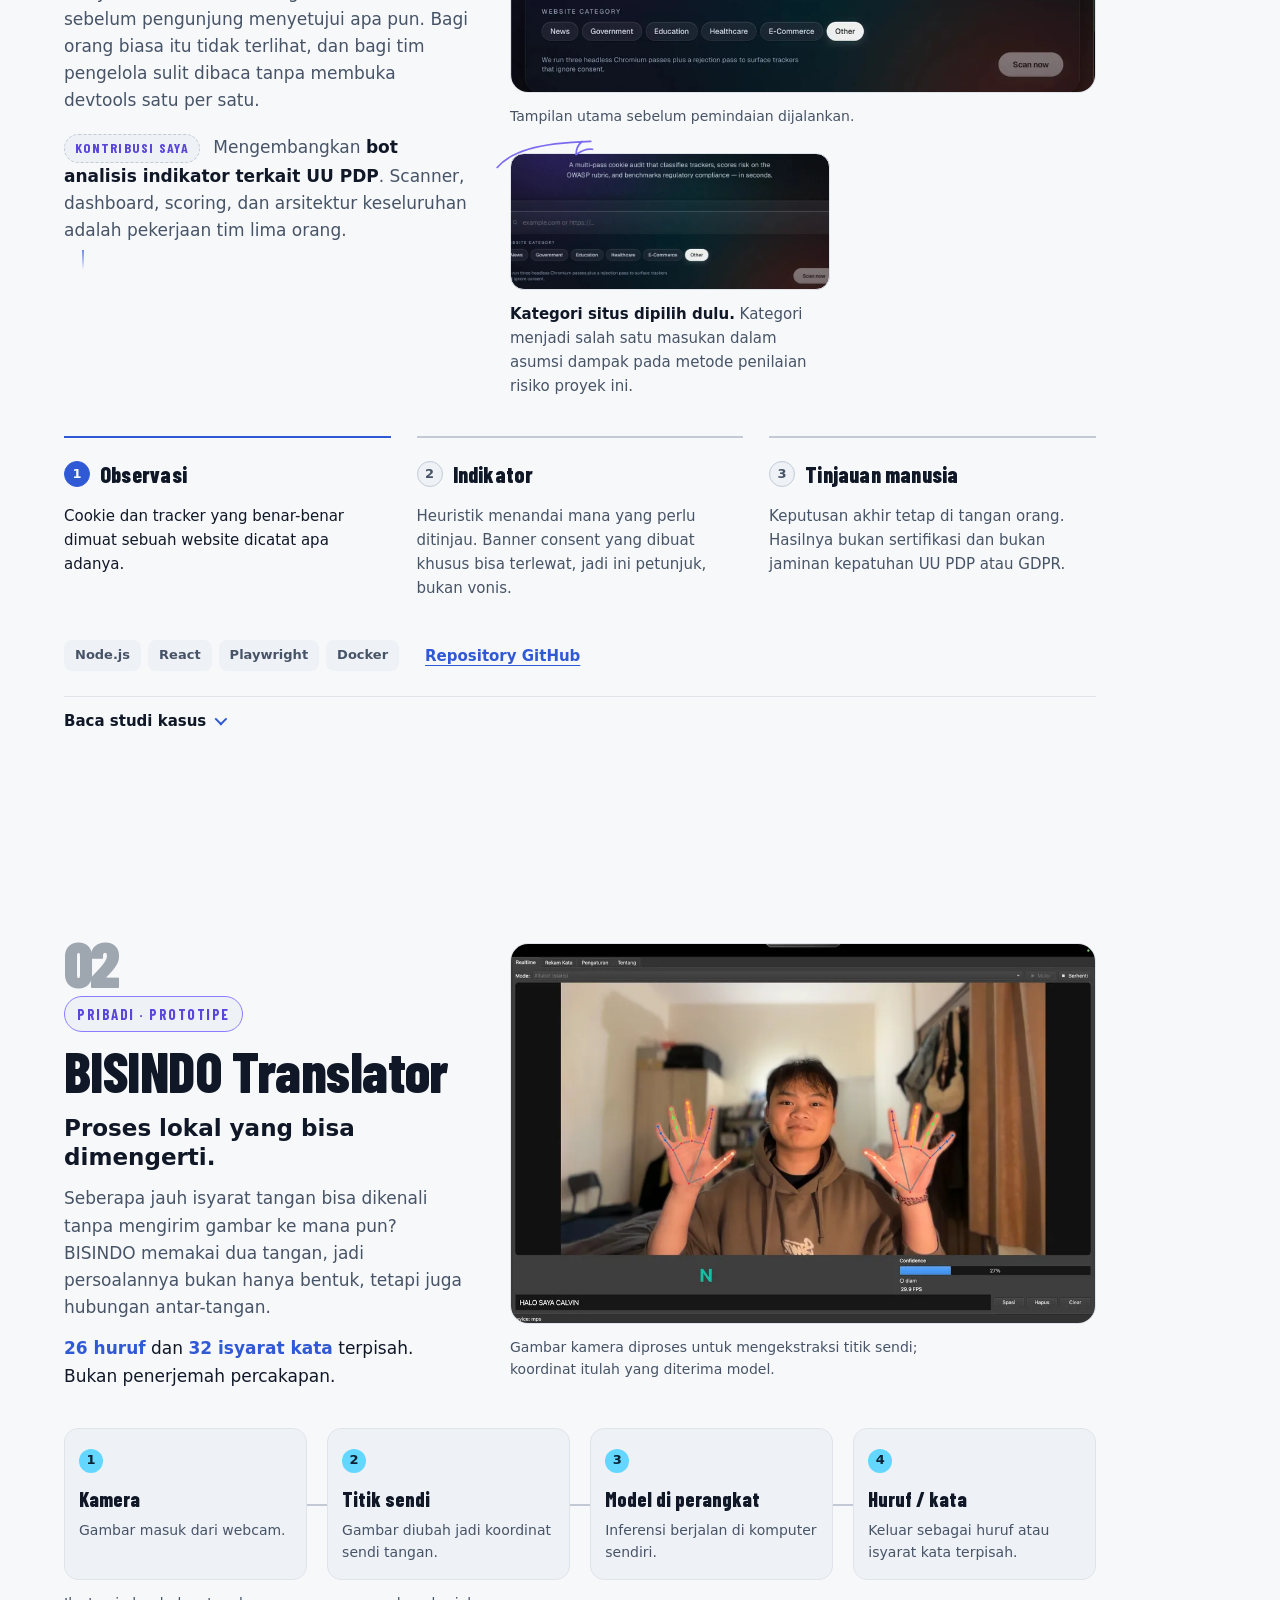
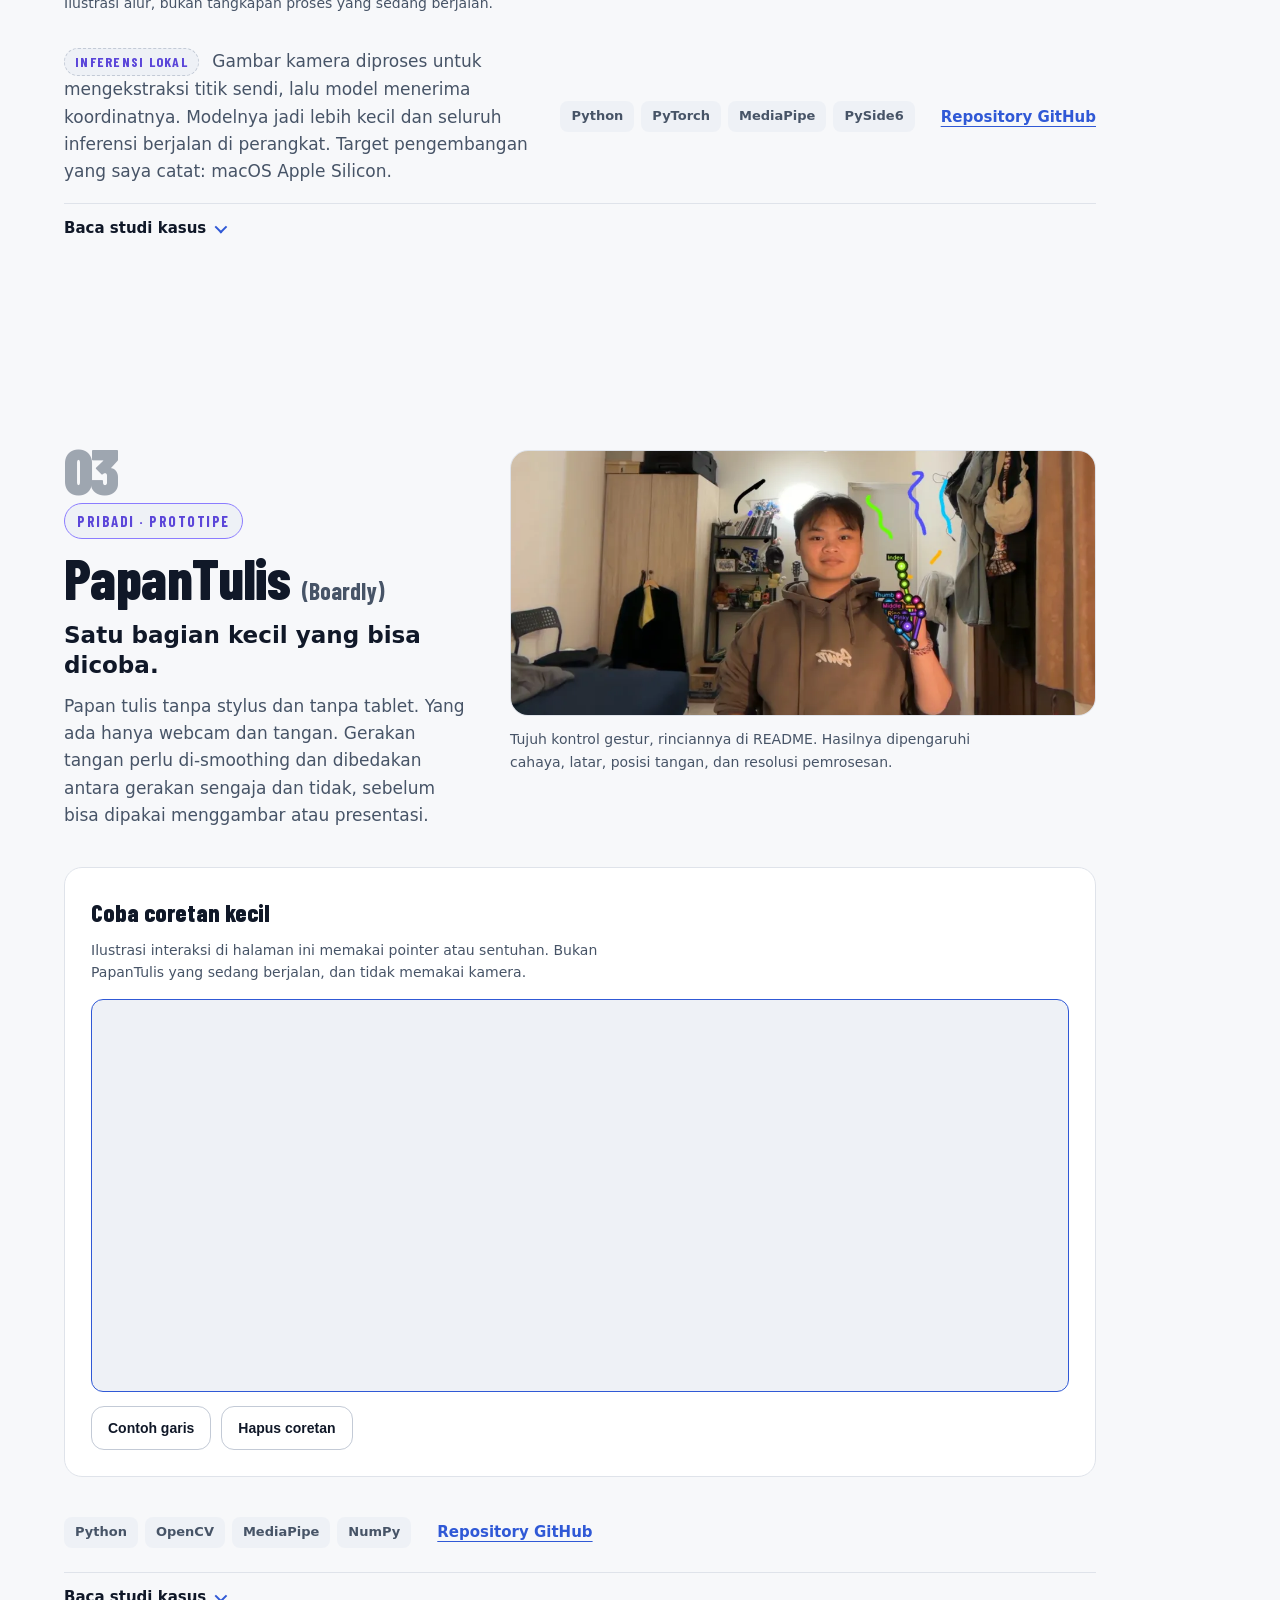
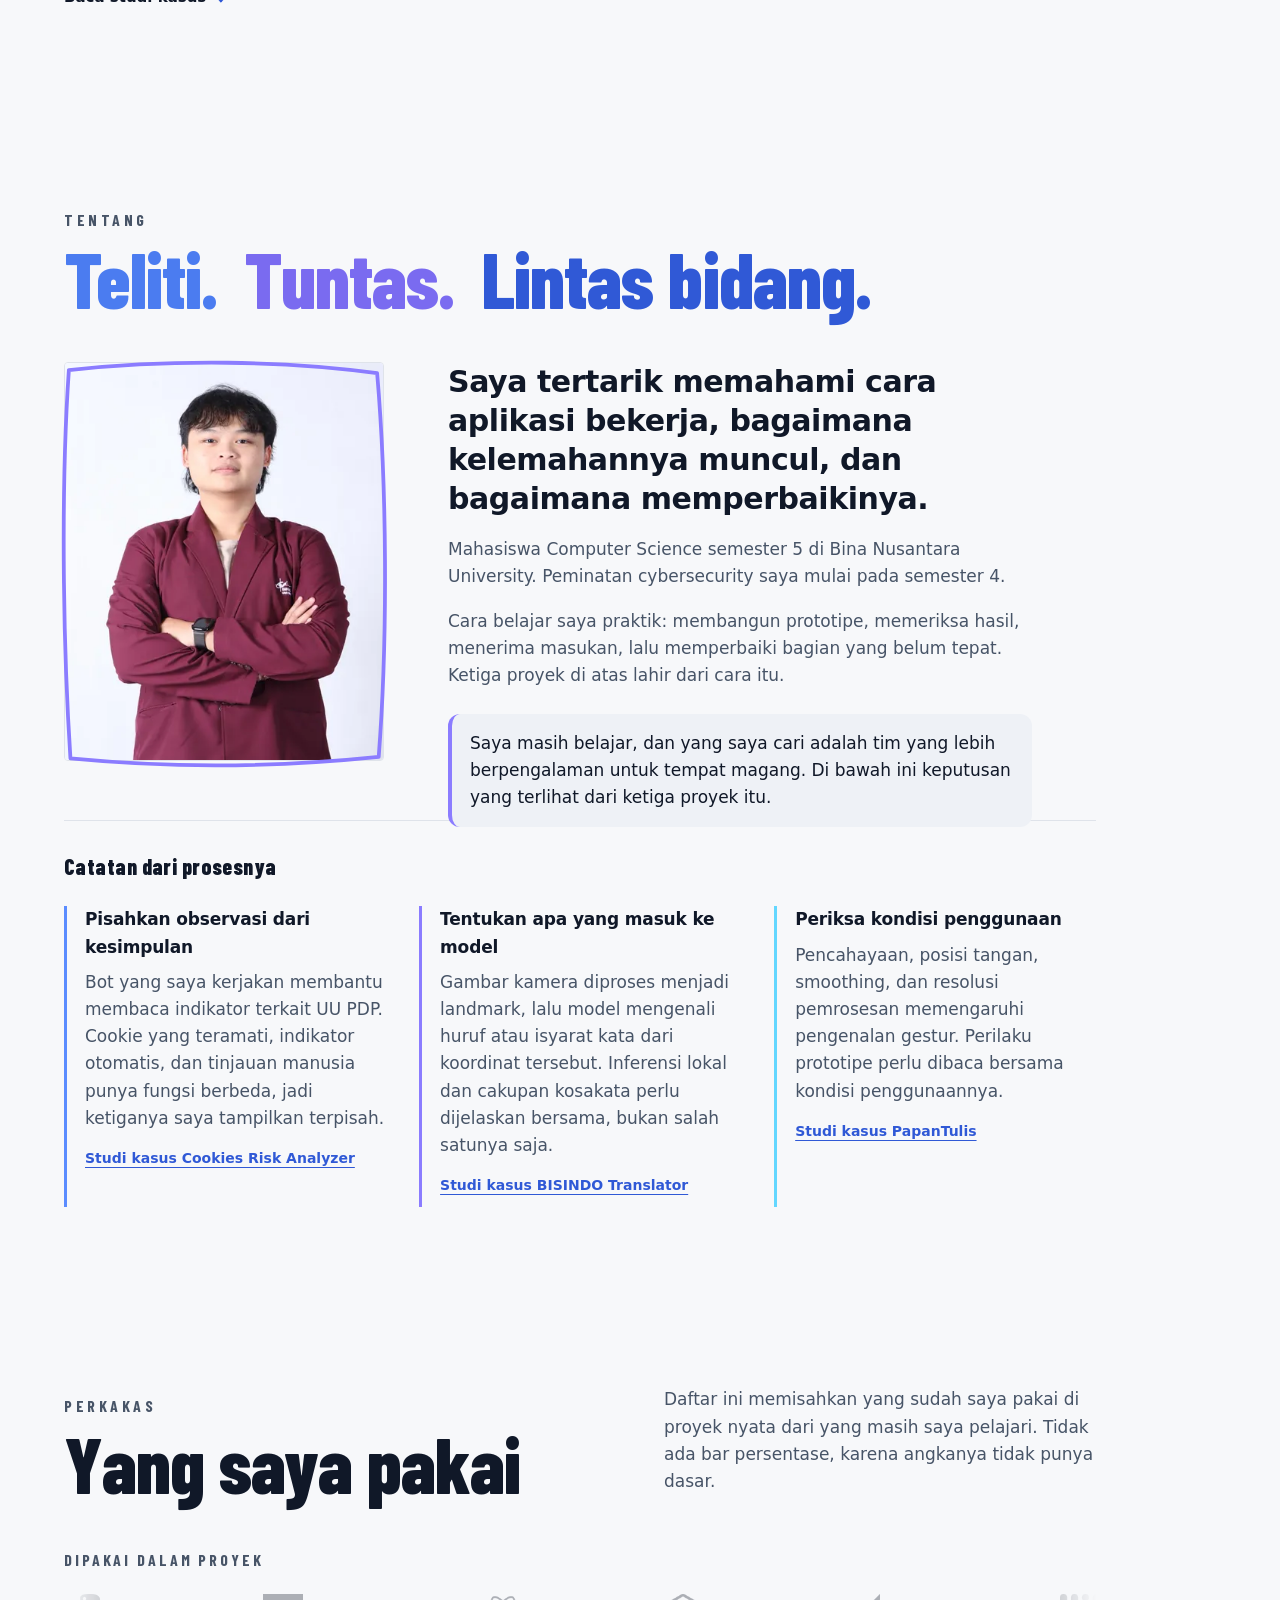
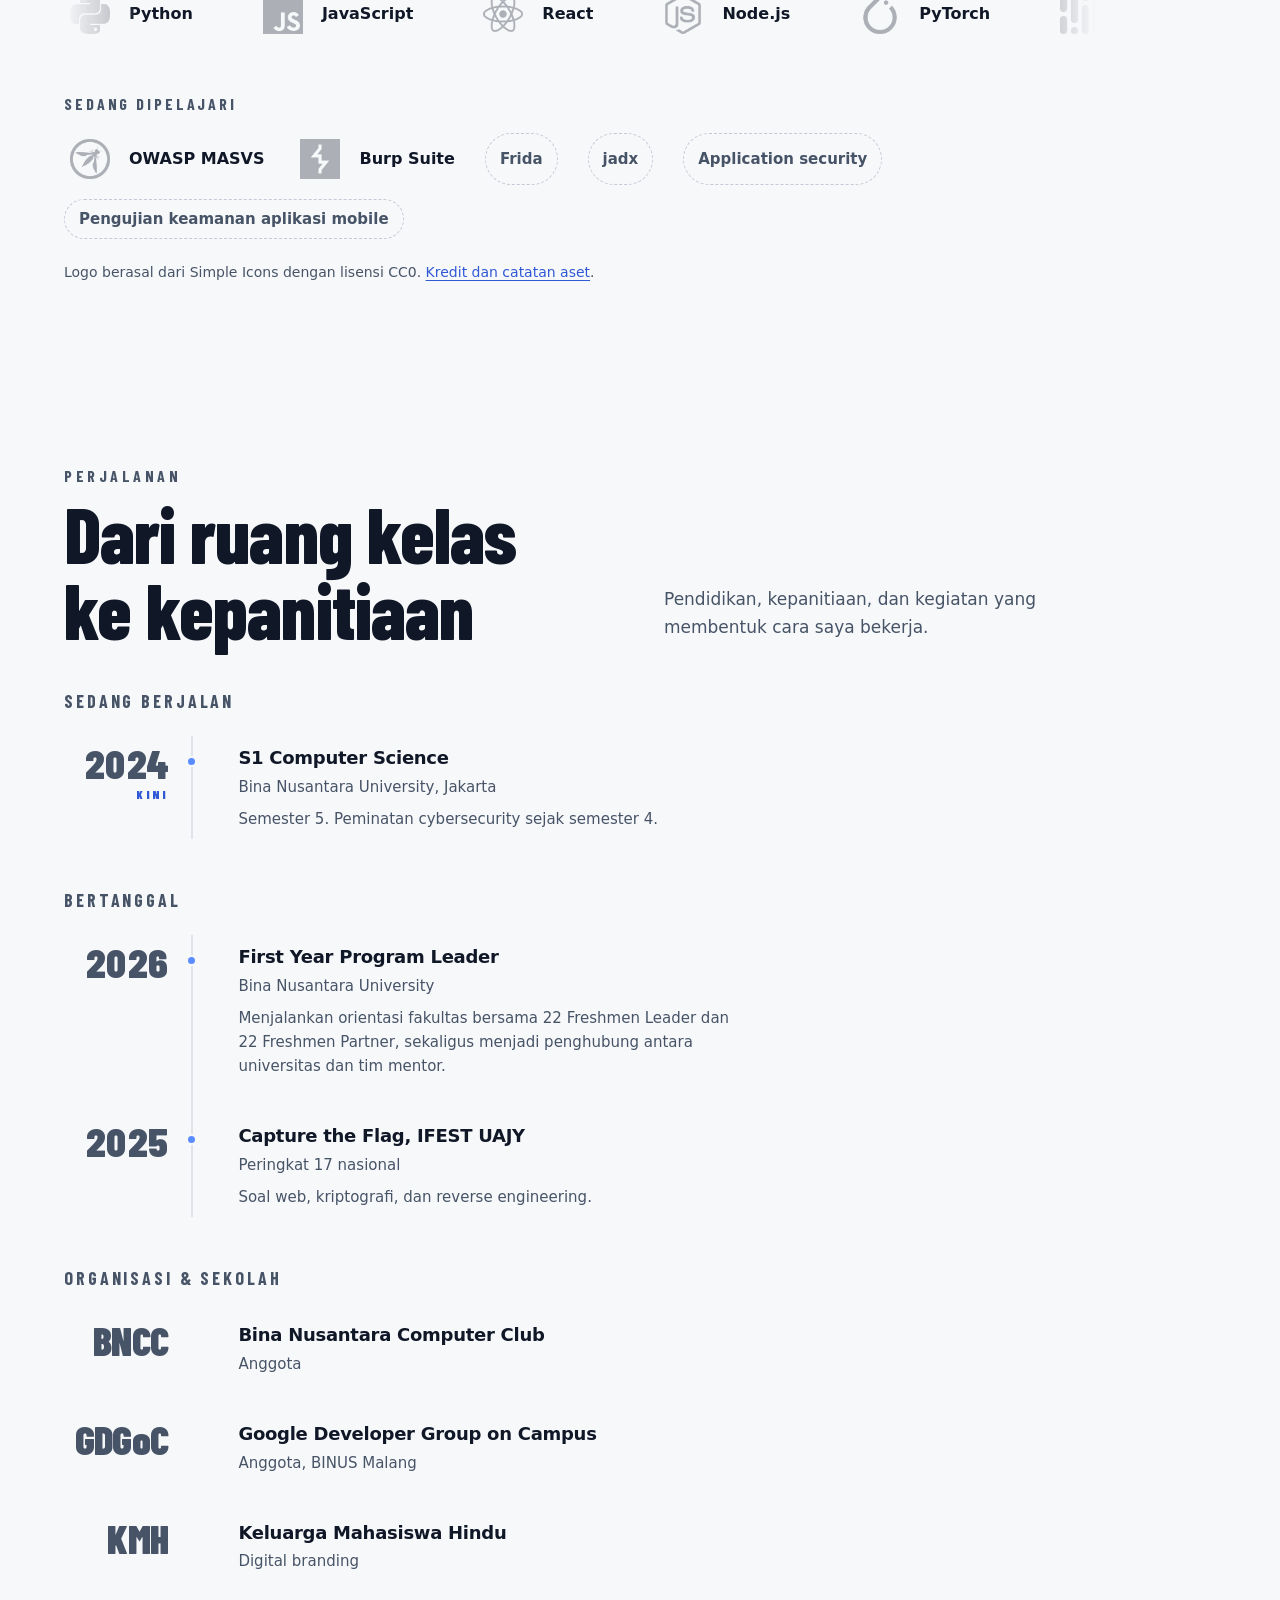
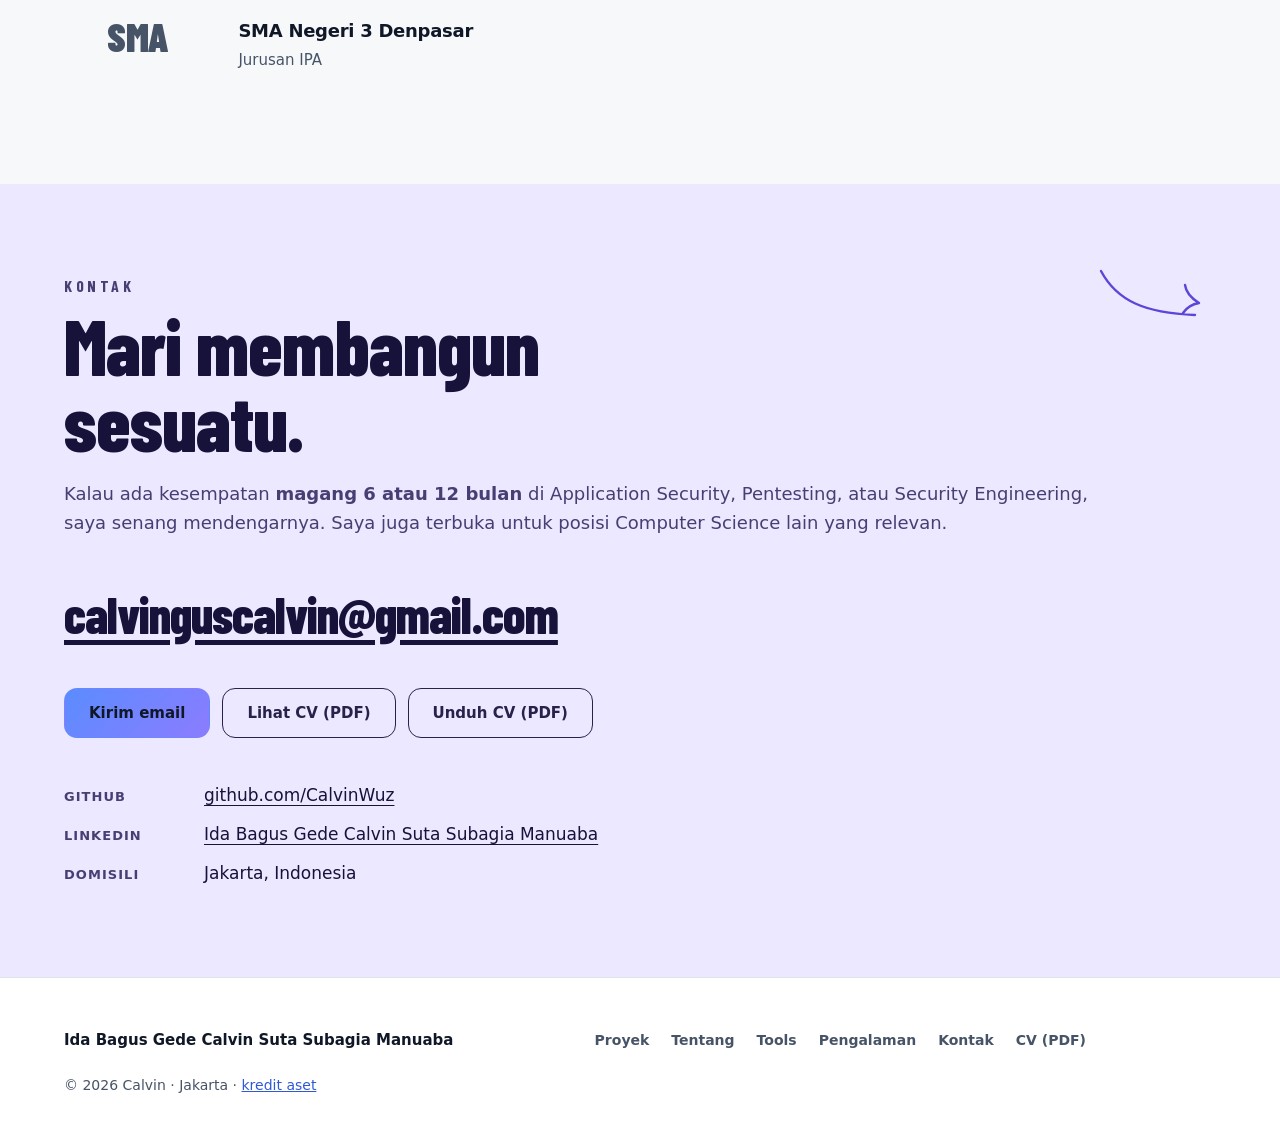
==== commit e28b8b16: "Ganti controller maskot dengan gerak berbasis rute, tambah tekstur tepi dan satu pemilik state gerak" ====
--- a/index.html
+++ b/index.html
@@ -43,6 +43,11 @@
 <link rel="stylesheet" href="styles.css">
 </head>
 <body id="top">
+<div class="cm-edge-texture" aria-hidden="true">
+  <div class="cm-edge cm-edge-left"></div>
+  <div class="cm-edge cm-edge-right"></div>
+</div>
+
 <a class="skip" href="#proyek">Lewati ke proyek</a>
 
 <header class="topbar">
@@ -104,7 +109,7 @@
           Stikernya bisa digeser. Fokuskan lalu pakai tombol panah.
           <button type="button" id="resetStickers" class="link-btn">Kembalikan posisi</button>
         </p>
-        <span class="cat-slot" data-slot="hero" aria-hidden="true"></span>
+        <span class="cat-slot" data-cat-perch data-slot="hero" aria-hidden="true"></span>
       </div>
     </div>
 
@@ -140,7 +145,7 @@
       </div>
       <div class="opener-side">
         <p class="bridge">Saya tertarik melihat apa yang terjadi saat sebuah ide dipakai dalam kondisi nyata. Dua proyek pribadi, satu proyek kampus bersama tim lima orang. Ketiganya masih berjalan, dan tiap cerita menyebut batasnya.</p>
-        <span class="cat-slot" data-slot="opener" aria-hidden="true"></span>
+        <span class="cat-slot" data-cat-perch data-slot="opener" aria-hidden="true"></span>
       </div>
     </div>
     <svg class="scribble scribble-down" viewBox="0 0 44 96" aria-hidden="true" focusable="false">
@@ -157,7 +162,7 @@
       <p class="case-lede">Membuat sesuatu yang tersembunyi jadi terbaca.</p>
       <p class="case-sub">Banyak website memasang cookie dan tracker sebelum pengunjung menyetujui apa pun. Bagi orang biasa itu tidak terlihat, dan bagi tim pengelola sulit dibaca tanpa membuka devtools satu per satu.</p>
       <p class="case-role case-role-linked"><span class="note-mark">kontribusi saya</span> Mengembangkan <strong>bot analisis indikator terkait UU PDP</strong>. Scanner, dashboard, scoring, dan arsitektur keseluruhan adalah pekerjaan tim lima orang.</p>
-      <span class="cat-slot" data-slot="cookies" aria-hidden="true"></span>
+      <span class="cat-slot" data-cat-perch data-slot="cookies" aria-hidden="true"></span>
     </div>
 
     <div class="case-visual">
@@ -245,7 +250,7 @@
       <p class="case-role"><span class="note-mark">inferensi lokal</span> Gambar kamera diproses untuk mengekstraksi titik sendi, lalu model menerima koordinatnya. Modelnya jadi lebih kecil dan seluruh inferensi berjalan di perangkat. Target pengembangan yang saya catat: macOS Apple Silicon.</p>
       <ul class="stack" aria-label="Teknologi"><li>Python</li><li>PyTorch</li><li>MediaPipe</li><li>PySide6</li></ul>
       <a class="link" href="https://github.com/CalvinWuz/BISINDO-Translator" target="_blank" rel="noopener" data-cat-action="project">Repository GitHub<span class="vh"> BISINDO Translator, terbuka di tab baru</span></a>
-      <span class="cat-slot" data-slot="bisindo" aria-hidden="true"></span>
+      <span class="cat-slot" data-cat-perch data-slot="bisindo" aria-hidden="true"></span>
     </div>
 
     <details class="study" id="studi-bisindo">
@@ -302,7 +307,7 @@
         <button type="button" id="sketchClear" class="btn btn-ghost btn-sm">Hapus coretan</button>
         <span class="vh" aria-live="polite" id="sketchLive"></span>
       </div>
-      <span class="cat-slot" data-slot="papantulis" aria-hidden="true"></span>
+      <span class="cat-slot" data-cat-perch data-slot="papantulis" aria-hidden="true"></span>
     </div>
 
     <div class="case-foot">
@@ -354,7 +359,7 @@
         <p>Mahasiswa Computer Science semester 5 di Bina Nusantara University. Peminatan cybersecurity saya mulai pada semester 4.</p>
         <p>Cara belajar saya praktik: membangun prototipe, memeriksa hasil, menerima masukan, lalu memperbaiki bagian yang belum tepat. Ketiga proyek di atas lahir dari cara itu.</p>
         <p class="about-note">Saya masih belajar, dan yang saya cari adalah tim yang lebih berpengalaman untuk tempat magang. Di bawah ini keputusan yang terlihat dari ketiga proyek itu.</p>
-        <span class="cat-slot" data-slot="tentang" aria-hidden="true"></span>
+        <span class="cat-slot" data-cat-perch data-slot="tentang" aria-hidden="true"></span>
       </div>
 
       <section class="notes" aria-labelledby="h-notes">
@@ -431,7 +436,7 @@
         <li class="no-logo">Pengujian keamanan aplikasi mobile</li>
       </ul>
       <p class="tools-note">Logo berasal dari Simple Icons dengan lisensi CC0. <a href="img/tools/CREDITS.md">Kredit dan catatan aset</a>.</p>
-      <span class="cat-slot" data-slot="tools" aria-hidden="true"></span>
+      <span class="cat-slot" data-cat-perch data-slot="tools" aria-hidden="true"></span>
     </div>
   </section>
 
@@ -509,7 +514,7 @@
         </div>
       </li>
     </ol>
-    <span class="cat-slot" data-slot="pengalaman" aria-hidden="true"></span>
+    <span class="cat-slot" data-cat-perch data-slot="pengalaman" aria-hidden="true"></span>
   </section>
 
   <!-- ═══════════ kontak: bidang ungu ═══════════ -->
@@ -537,7 +542,7 @@
       <div><dt>LinkedIn</dt><dd><a href="https://www.linkedin.com/in/ida-bagus-gede-calvin-suta-subagia-manuaba-b1649a322" target="_blank" rel="noopener">Ida Bagus Gede Calvin Suta Subagia Manuaba</a></dd></div>
       <div><dt>Domisili</dt><dd>Jakarta, Indonesia</dd></div>
     </dl>
-    <span class="cat-slot" data-slot="kontak" aria-hidden="true"></span>
+    <span class="cat-slot" data-cat-perch data-slot="kontak" aria-hidden="true"></span>
   </section>
 </main>
 
@@ -559,7 +564,7 @@
 <!-- ═══════════ maskot: lapisan sendiri, lepas dari footer ═══════════ -->
 <div class="companion" id="companion">
   <button type="button" class="cat-actor" aria-label="Sapa kucing">
-    <span class="cat-hop" aria-hidden="true"><span class="cat-puppet"><span class="cat-pose"><span class="cat-visual">
+    <span class="cat-hop" aria-hidden="true"><span class="cat-locomotion"><span class="cat-puppet"><span class="cat-pose"><span class="cat-gait"><span class="cat-visual">
       <span class="cat-sprite cat-foot-left"></span><span class="cat-sprite cat-foot-right"></span>
       <span class="cat-sprite cat-body"></span>
       <span class="cat-eyes-gaze">
@@ -571,12 +576,12 @@
       <span class="cat-sprite cat-mouth cat-mouth-sleep"></span>
       <span class="cat-mouth-yawn"></span>
       <span class="cat-sprite cat-glasses"></span>
-    </span></span><span class="cat-props">
+    </span></span></span><span class="cat-props">
       <span class="cat-prop cat-prop-thumb"></span>
       <span class="cat-prop cat-prop-flower"></span>
       <span class="cat-prop cat-prop-coffee"></span>
       <span class="cat-steam"><span></span><span></span></span>
-    </span><span class="cat-sleep-mark">z z</span></span></span>
+    </span><span class="cat-sleep-mark">z z</span></span></span></span>
   </button>
 </div>
 <span class="vh" aria-live="polite" id="cat-live"></span>
--- a/styles.css
+++ b/styles.css
@@ -41,7 +41,7 @@
   --ease:cubic-bezier(.22,1,.36,1);
   --bar:64px;
   /* satu pita kanan untuk maskot: dipesan di satu sisi saja, bukan dua */
-  --catlane:76px;
+  --catlane:120px;
 }
 /* Tanpa JavaScript tidak ada data-theme, jadi preferensi perangkat tetap dihormati. */
 @media (prefers-color-scheme:dark){
@@ -679,23 +679,27 @@
 /* ═══════════ maskot ═══════════
    Lapisan sendiri. Peran node dipisah: companion = dock, actor = jalan,
    hop = lompat, puppet = arah hadap, pose = miring, visual = napas. */
+/* Satu pemilik posisi: controller gerak menulis --cat-x/--cat-y.
+   Tidak ada lagi dock lama, transisi dock, atau --walk. */
 .companion{
-  position:fixed;left:0;top:0;z-index:30;width:72px;height:72px;
-  pointer-events:none;
-  transform:translate3d(var(--dock-x,24px),var(--dock-y,50vh),0);
-  transition:transform var(--dock-ms,720ms) cubic-bezier(.33,1,.5,1);
+  position:fixed;left:0;top:0;z-index:30;
+  --cat-size:72px;--cat-x:calc(100vw - 110px);--cat-y:190px;
+  width:var(--cat-size);height:var(--cat-size);
+  pointer-events:none;transition:none;
+  transform:translate3d(var(--cat-x),var(--cat-y),0);
   will-change:transform;
 }
-.companion.is-settling{opacity:.001;transition:transform 0ms,opacity 180ms linear}
 .cat-actor{
-  position:absolute;left:0;top:0;width:72px;height:72px;
+  position:absolute;left:0;top:0;width:var(--cat-size);height:var(--cat-size);
   padding:0;border:0;background:transparent;border-radius:14px;
-  pointer-events:auto;touch-action:manipulation;cursor:pointer;
-  transform:translate3d(var(--walk,0px),0,0);
+  pointer-events:auto;touch-action:manipulation;cursor:pointer;transform:none;
 }
 .cat-actor:focus-visible{outline:3px solid var(--accent-text);outline-offset:4px}
 .cat-actor *{pointer-events:none}
-.cat-hop,.cat-puppet,.cat-pose,.cat-visual{display:block;position:absolute;inset:0}
+.cat-hop,.cat-locomotion,.cat-puppet,.cat-pose,.cat-gait,.cat-visual{display:block;position:absolute;inset:0}
+.cat-locomotion{transform:rotate(var(--cat-lean,0deg));transform-origin:50% 92%}
+.cat-puppet{transform:scaleX(var(--cat-face,1));transform-origin:50% 90%}
+.cat-gait{transform:translateY(var(--cat-bob,0px));transform-origin:50% 92%}
 .cat-pose{transform-origin:50% 91.8%;transition:transform 750ms cubic-bezier(.2,.7,.2,1)}
 .cat-visual{overflow:clip}
 .cat-sprite{
@@ -771,14 +775,14 @@
 .companion[data-cat-state=sleep] .cat-pose{transform:rotate(-12deg) scale(1.02,.93)}
 .companion[data-cat-state=sleep] .cat-visual{animation:cat-breathe 2600ms ease-in-out infinite;transform-origin:50% 91.8%}
 .companion[data-cat-state=sleep] .cat-sleep-mark{opacity:1}
-.is-walking .cat-visual{animation:cat-walk-bob 340ms ease-in-out infinite}
-.is-walking .cat-foot-left{animation:cat-left-step 340ms ease-in-out infinite}
-.is-walking .cat-foot-right{animation:cat-right-step 340ms ease-in-out infinite}
-.companion.is-paused .cat-actor *{animation-play-state:paused;transition-duration:0s}
-
-@keyframes cat-walk-bob{50%{transform:translateY(-1px) scaleY(.99)}}
-@keyframes cat-left-step{0%,100%{transform:rotate(6deg) translateY(-.1px)}50%{transform:rotate(-6deg) translateY(-1.2px)}}
-@keyframes cat-right-step{0%,100%{transform:rotate(-6deg) translateY(-1.2px)}50%{transform:rotate(6deg) translateY(-.1px)}}
+.companion .cat-foot-left{animation:none;transform:translateY(var(--lift-left,0px)) rotate(var(--step-left,0deg))}
+.companion .cat-foot-right{animation:none;transform:translateY(var(--lift-right,0px)) rotate(var(--step-right,0deg))}
+.companion.is-walking .cat-visual{animation:none}
+.companion.is-paused *{animation-play-state:paused !important;transition-duration:0s !important}
+/* Isi halaman bisa berpindah tepat di bawah actor fixed (anchor jump, rotasi).
+   Menyembunyikan adalah fallback keselamatan, bukan transisi section biasa. */
+.companion.is-safety-hidden{visibility:hidden;pointer-events:none}
+
 @keyframes cat-breathe{50%{transform:scale(1.01,.98)}}
 @keyframes cat-yawn{0%,100%{transform:scale(.48,.12)}35%,70%{transform:scale(.55,.5)}}
 @keyframes cat-stretch{0%,100%{transform:scale(1)}23%{transform:scale(1.05,.94)}57%,72%{transform:translateY(-2px) scale(.94,1.08)}}
@@ -805,7 +809,7 @@
 @media (max-width:980px){
   /* Satu kolom tidak punya ruang samping, jadi pita kanan disediakan untuk maskot
      dan seluruh dock sempit memakai pita itu. */
-  :root{--catlane:66px}
+  :root{--catlane:96px}
   .scribble-point{right:clamp(4px,3vw,30px)}
 
   .hero-grid{grid-template-columns:1fr;gap:18px}
@@ -818,6 +822,8 @@
 
 /* ═══════════ ponsel ═══════════ */
 @media (max-width:720px){
+  :root{--catlane:66px}
+
   :root{--bar:58px}
   body{font-size:1rem}
   .brand-name{position:absolute;width:1px;height:1px;overflow:hidden;clip-path:inset(50%)}
@@ -866,8 +872,7 @@
   .foot-top{flex-direction:column;align-items:flex-start;gap:6px}
   .foot-nav{margin-left:-10px}
 
-  .companion{width:56px;height:56px}
-  .cat-actor{width:54px;height:54px}
+  .companion{--cat-size:54px}
   .cat-props{left:-9px;top:-9px;width:72px;height:72px}
   .cat-prop-thumb,.cat-prop-flower{width:54px;height:54px}
   .cat-prop-flower{left:24px}
@@ -911,3 +916,29 @@
   .companion{transition:none}
   .js .sketch-demo{opacity:.9}
 }
+
+
+/* ═══════════ tekstur tepi ═══════════
+   Hanya margin luar yang bergeser; bidang teks di tengah tetap bersih. */
+.cm-edge-texture{
+  position:fixed;inset:0;z-index:0;overflow:hidden;pointer-events:none;
+  user-select:none;contain:strict;color:var(--ink-scribble);
+}
+.cm-edge{position:absolute;top:-32px;bottom:-32px;width:clamp(40px,7vw,116px);overflow:hidden;opacity:.42}
+.cm-edge::before{
+  content:"";position:absolute;inset:-28px;background:currentColor;
+  -webkit-mask:url(img/textures/sparse-pencil-dots.svg) 0 0/200px 180px repeat;
+  mask:url(img/textures/sparse-pencil-dots.svg) 0 0/200px 180px repeat;
+  animation:cm-edge-drift 76s ease-in-out infinite alternate;will-change:transform;
+}
+.cm-edge-left{left:0;-webkit-mask-image:linear-gradient(90deg,#000,transparent);mask-image:linear-gradient(90deg,#000,transparent)}
+.cm-edge-right{right:0;-webkit-mask-image:linear-gradient(90deg,transparent,#000);mask-image:linear-gradient(90deg,transparent,#000)}
+.cm-edge-right::before{animation-duration:91s;animation-delay:-31s;animation-direction:alternate-reverse}
+@keyframes cm-edge-drift{from{transform:translate3d(-5px,-14px,0)}to{transform:translate3d(7px,14px,0)}}
+html[data-motion=paused] .cm-edge::before{animation-play-state:paused;will-change:auto}
+@media (max-width:720px){.cm-edge{width:40px;opacity:.3}.cm-edge::before{animation-duration:102s}}
+@media (prefers-reduced-motion:reduce){
+  .cm-edge::before{animation:none;transform:none;will-change:auto}
+  .companion *{animation:none !important;transition:none !important}
+  .cat-gait,.cat-locomotion{transform:none}
+}
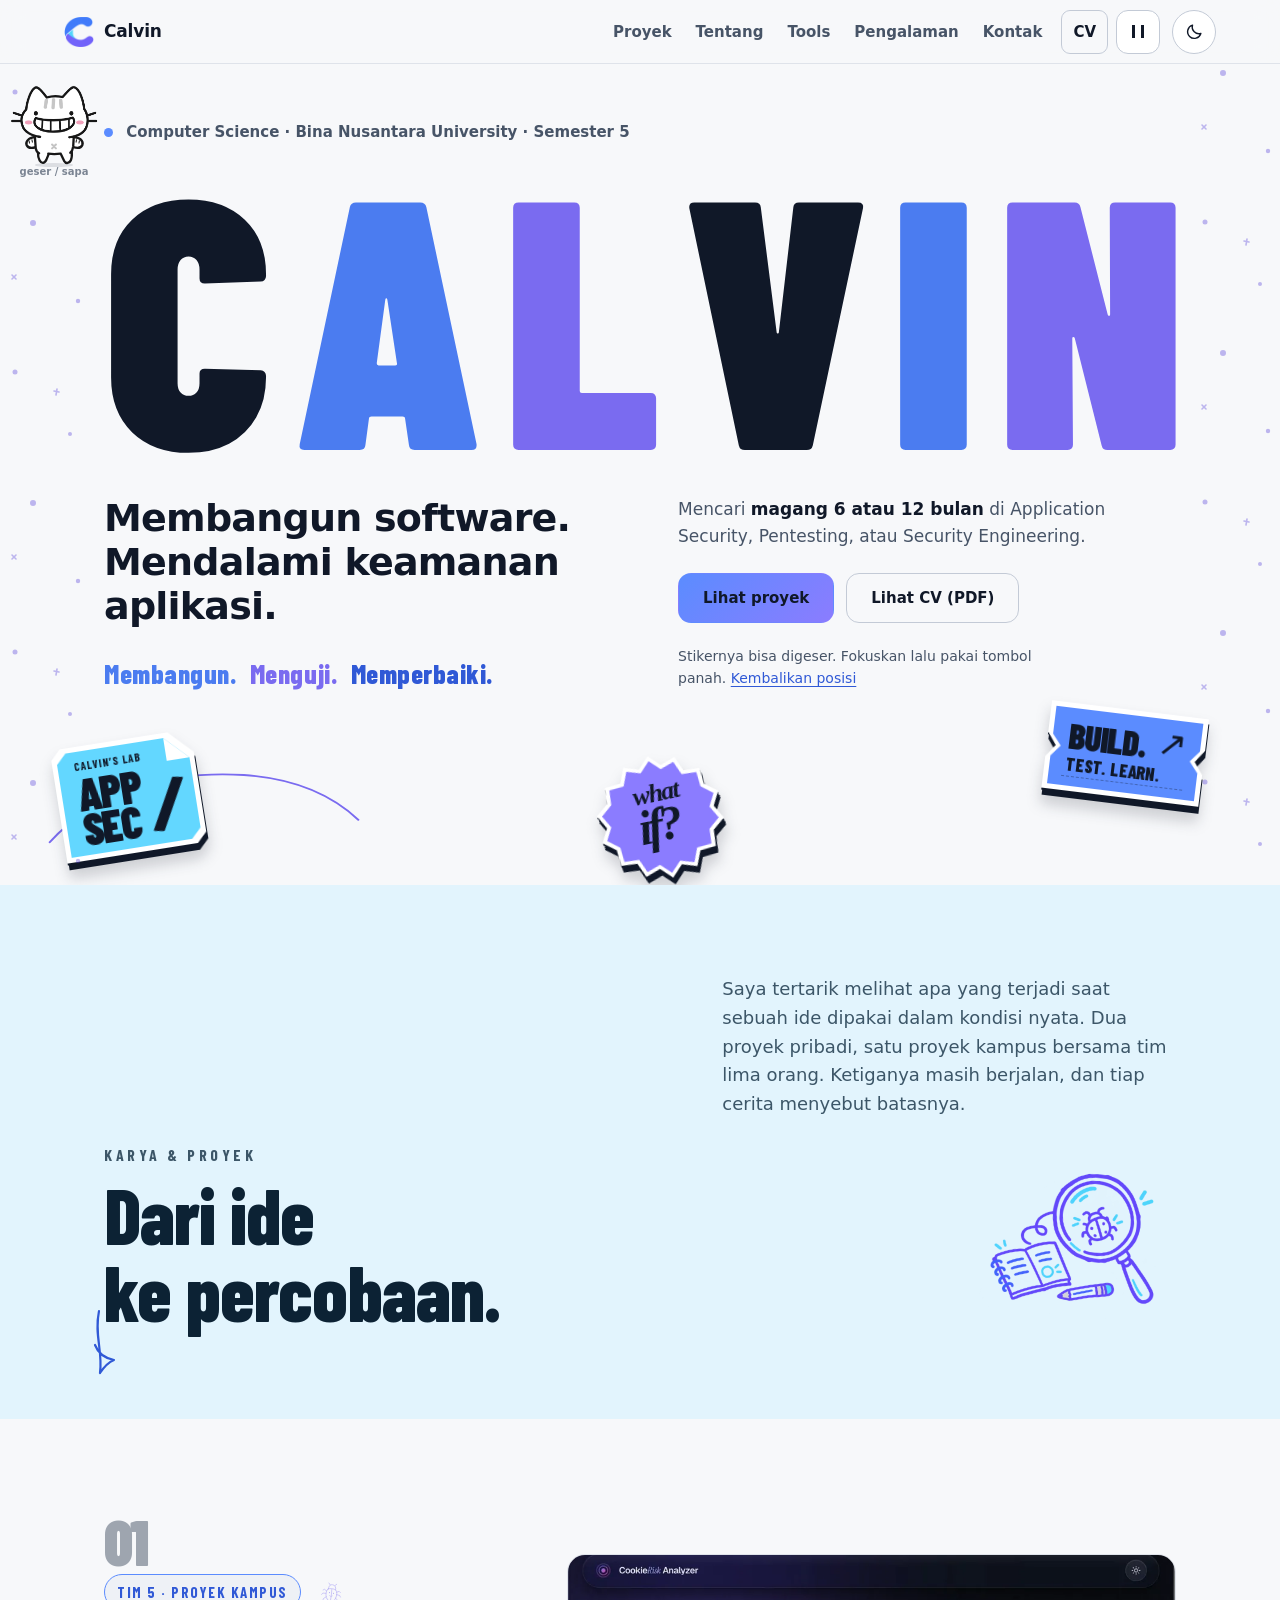
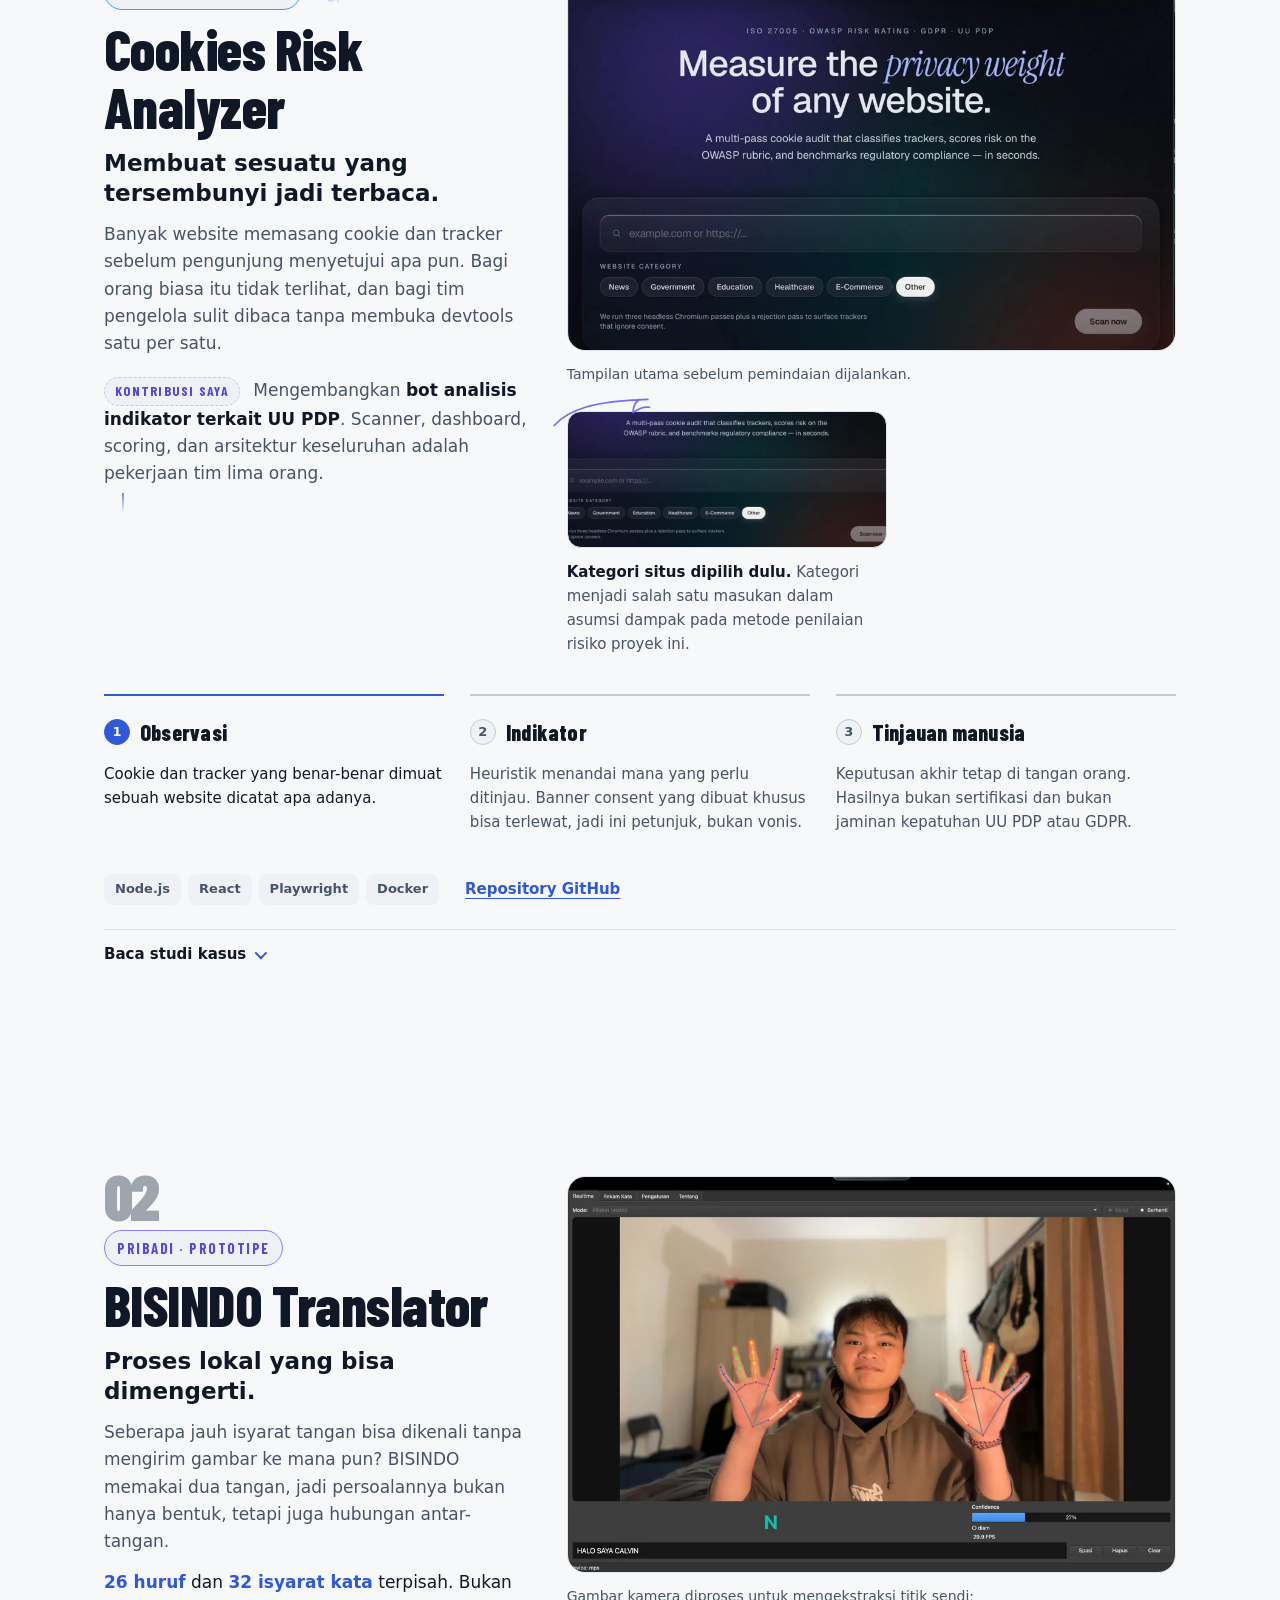
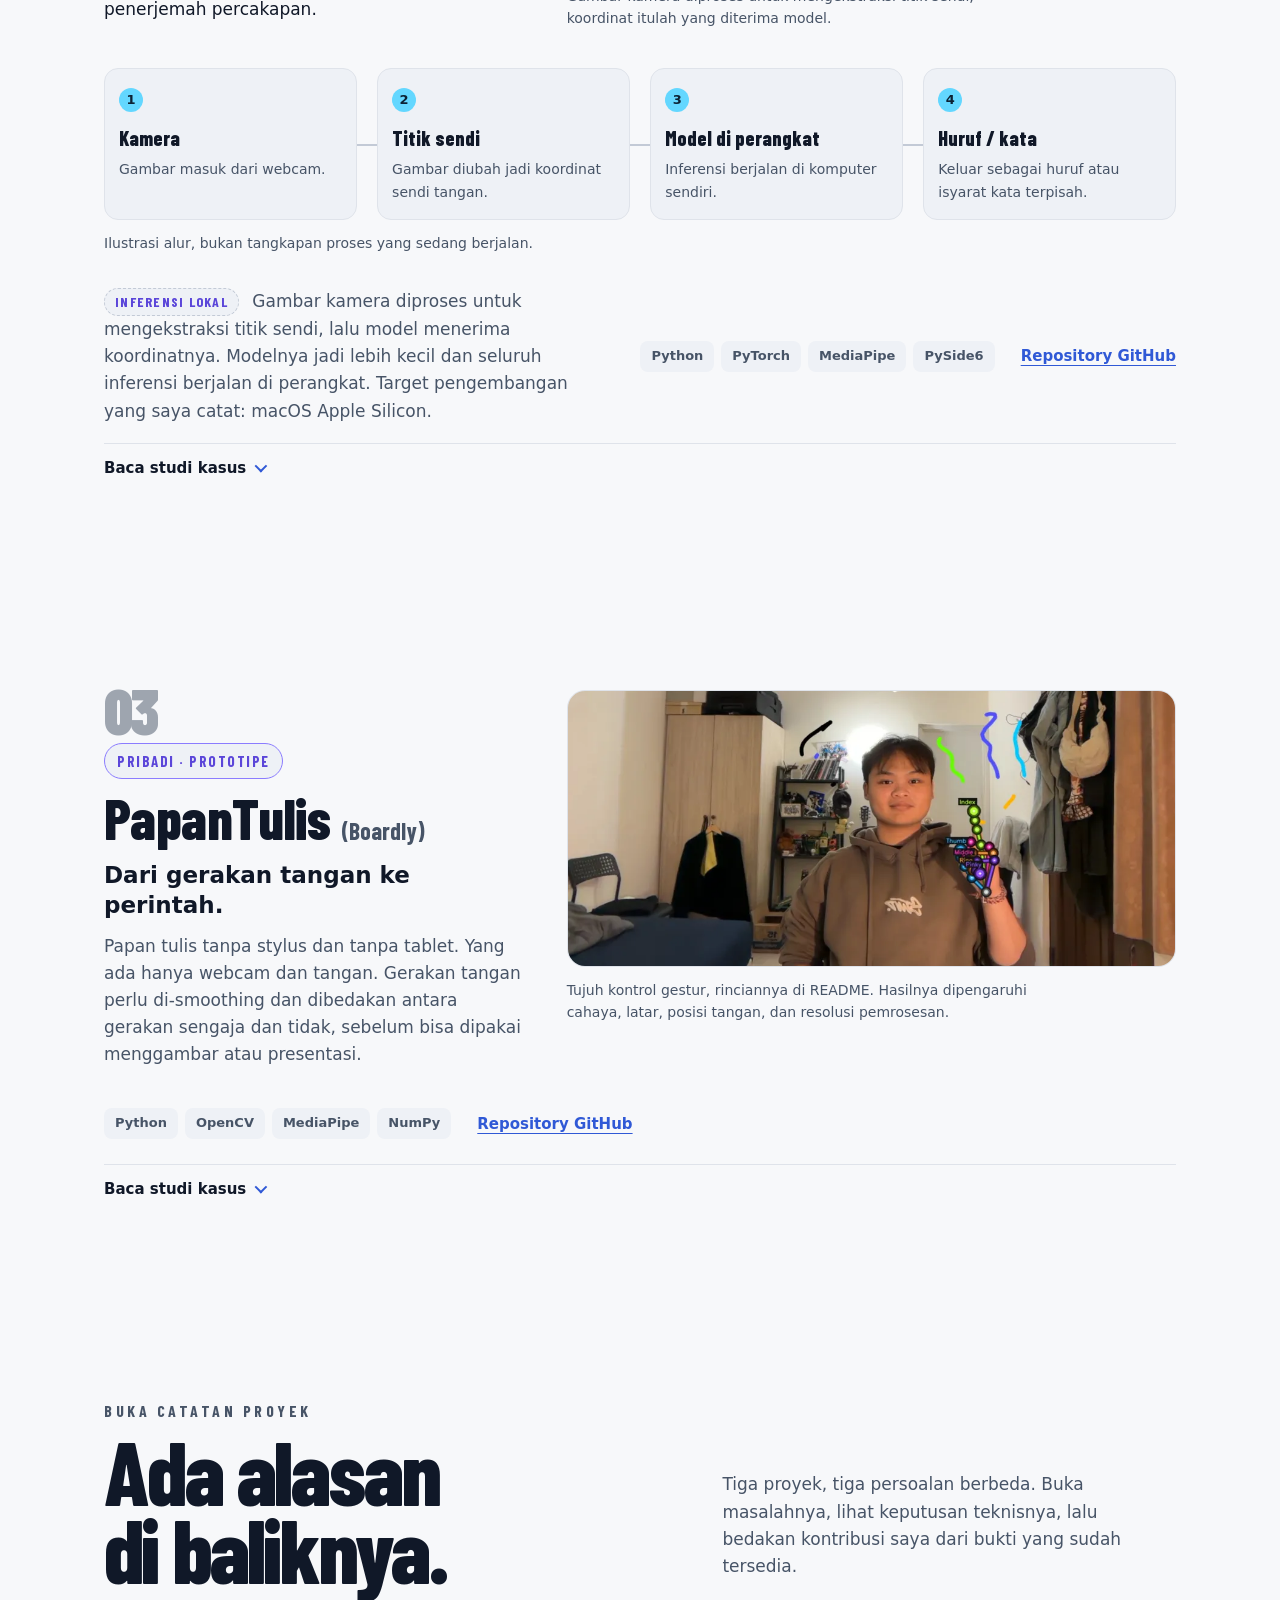
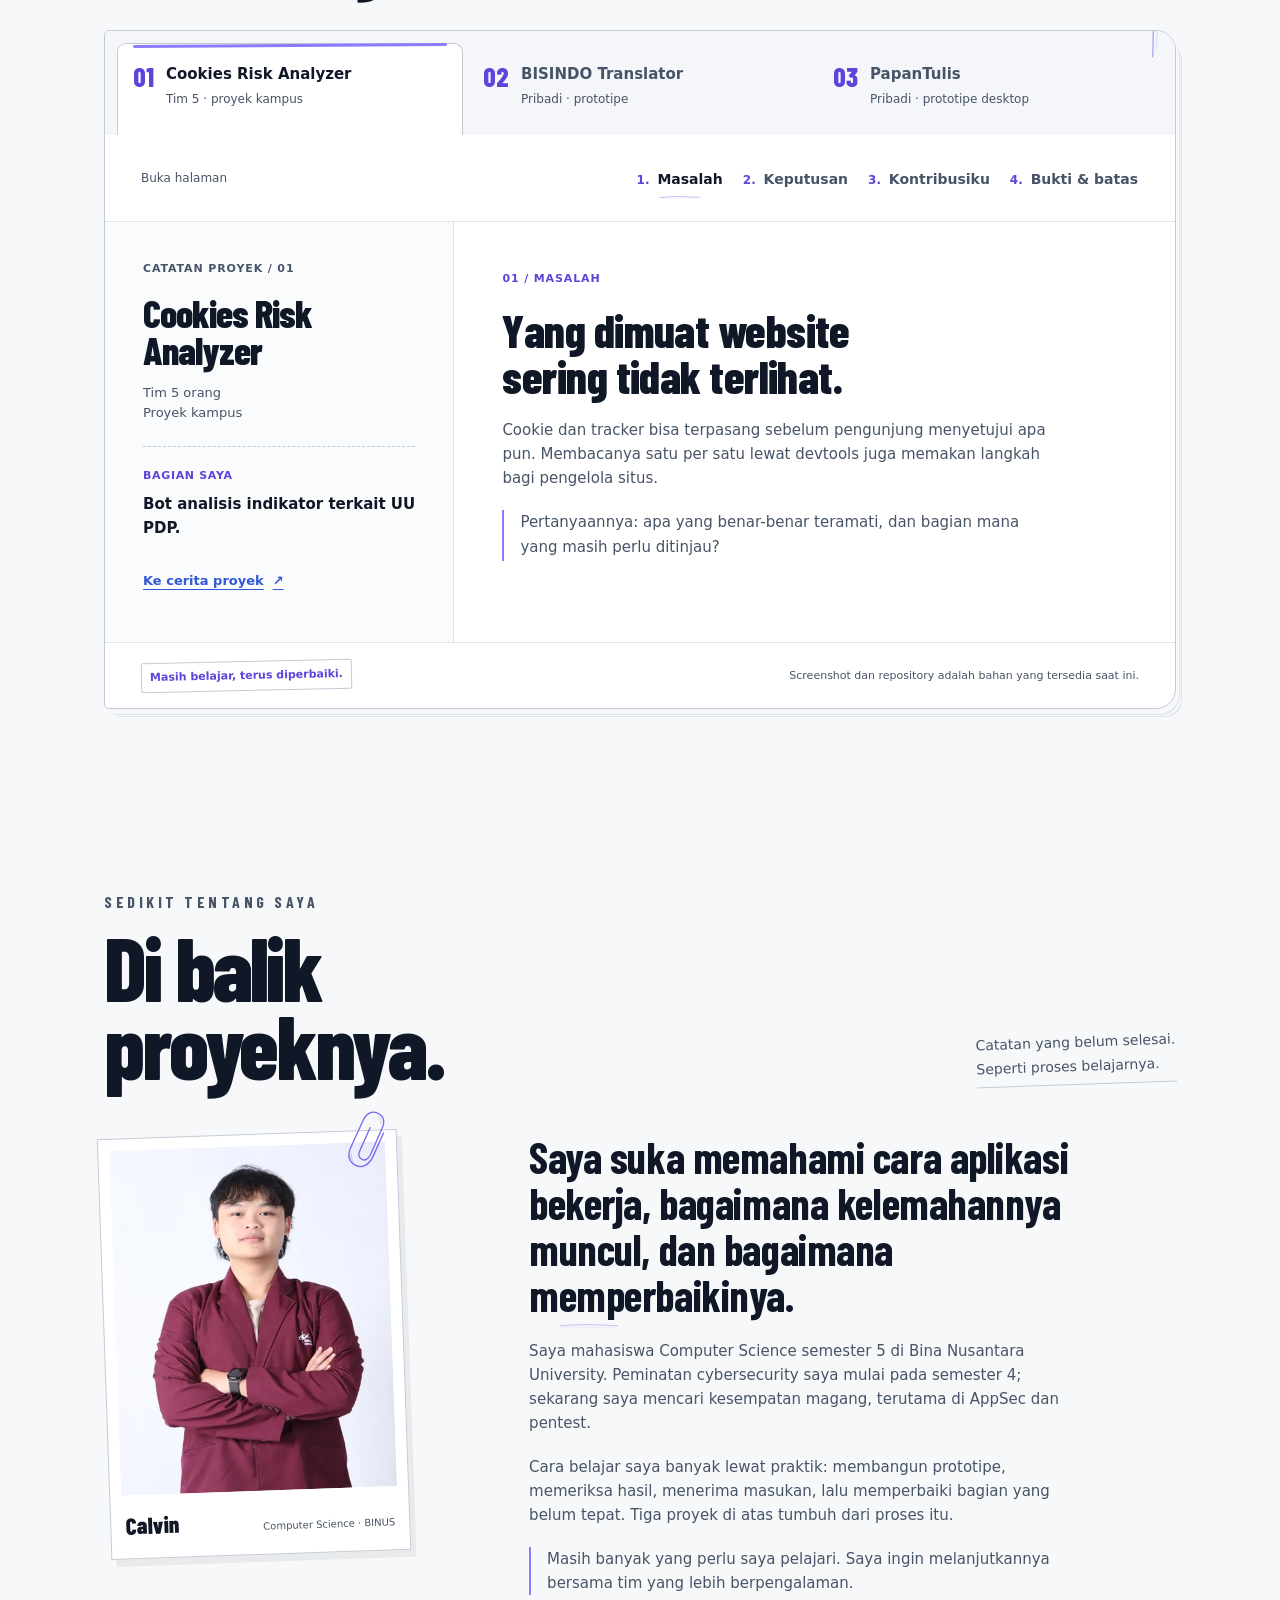
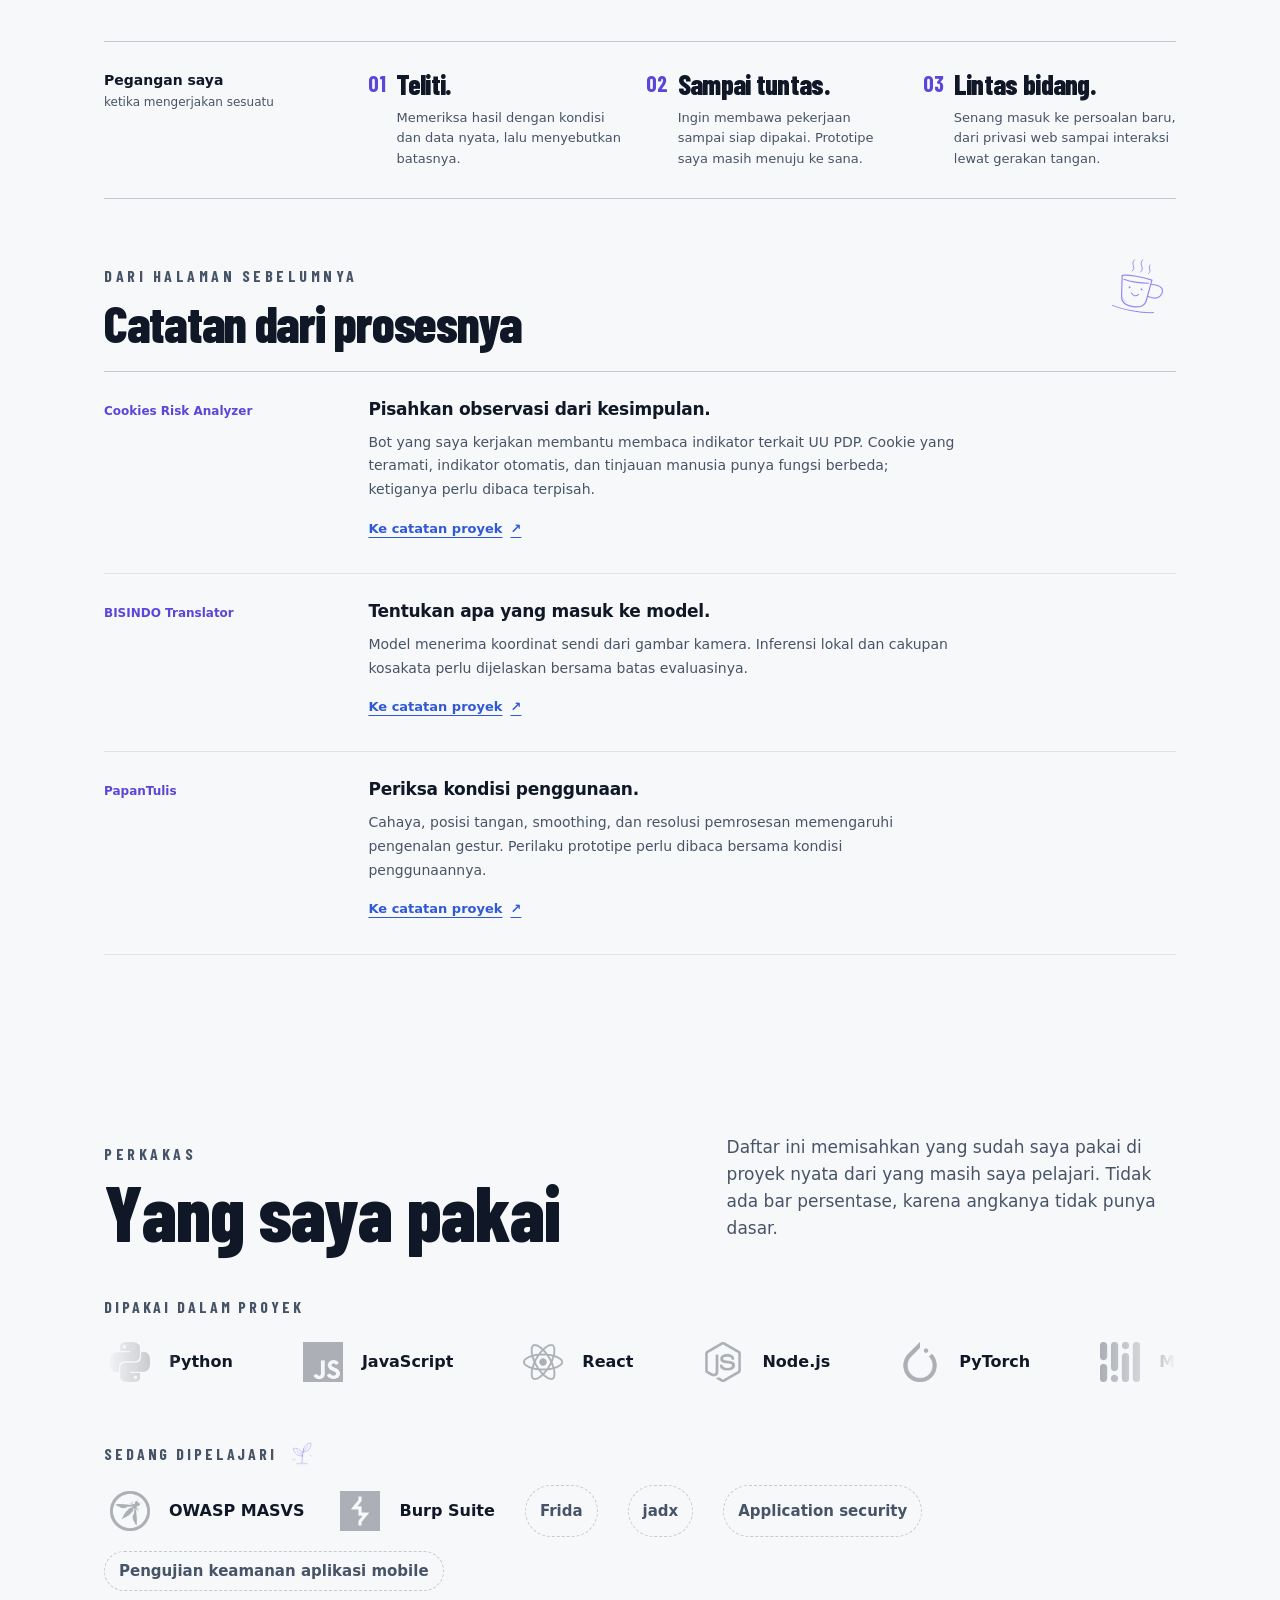
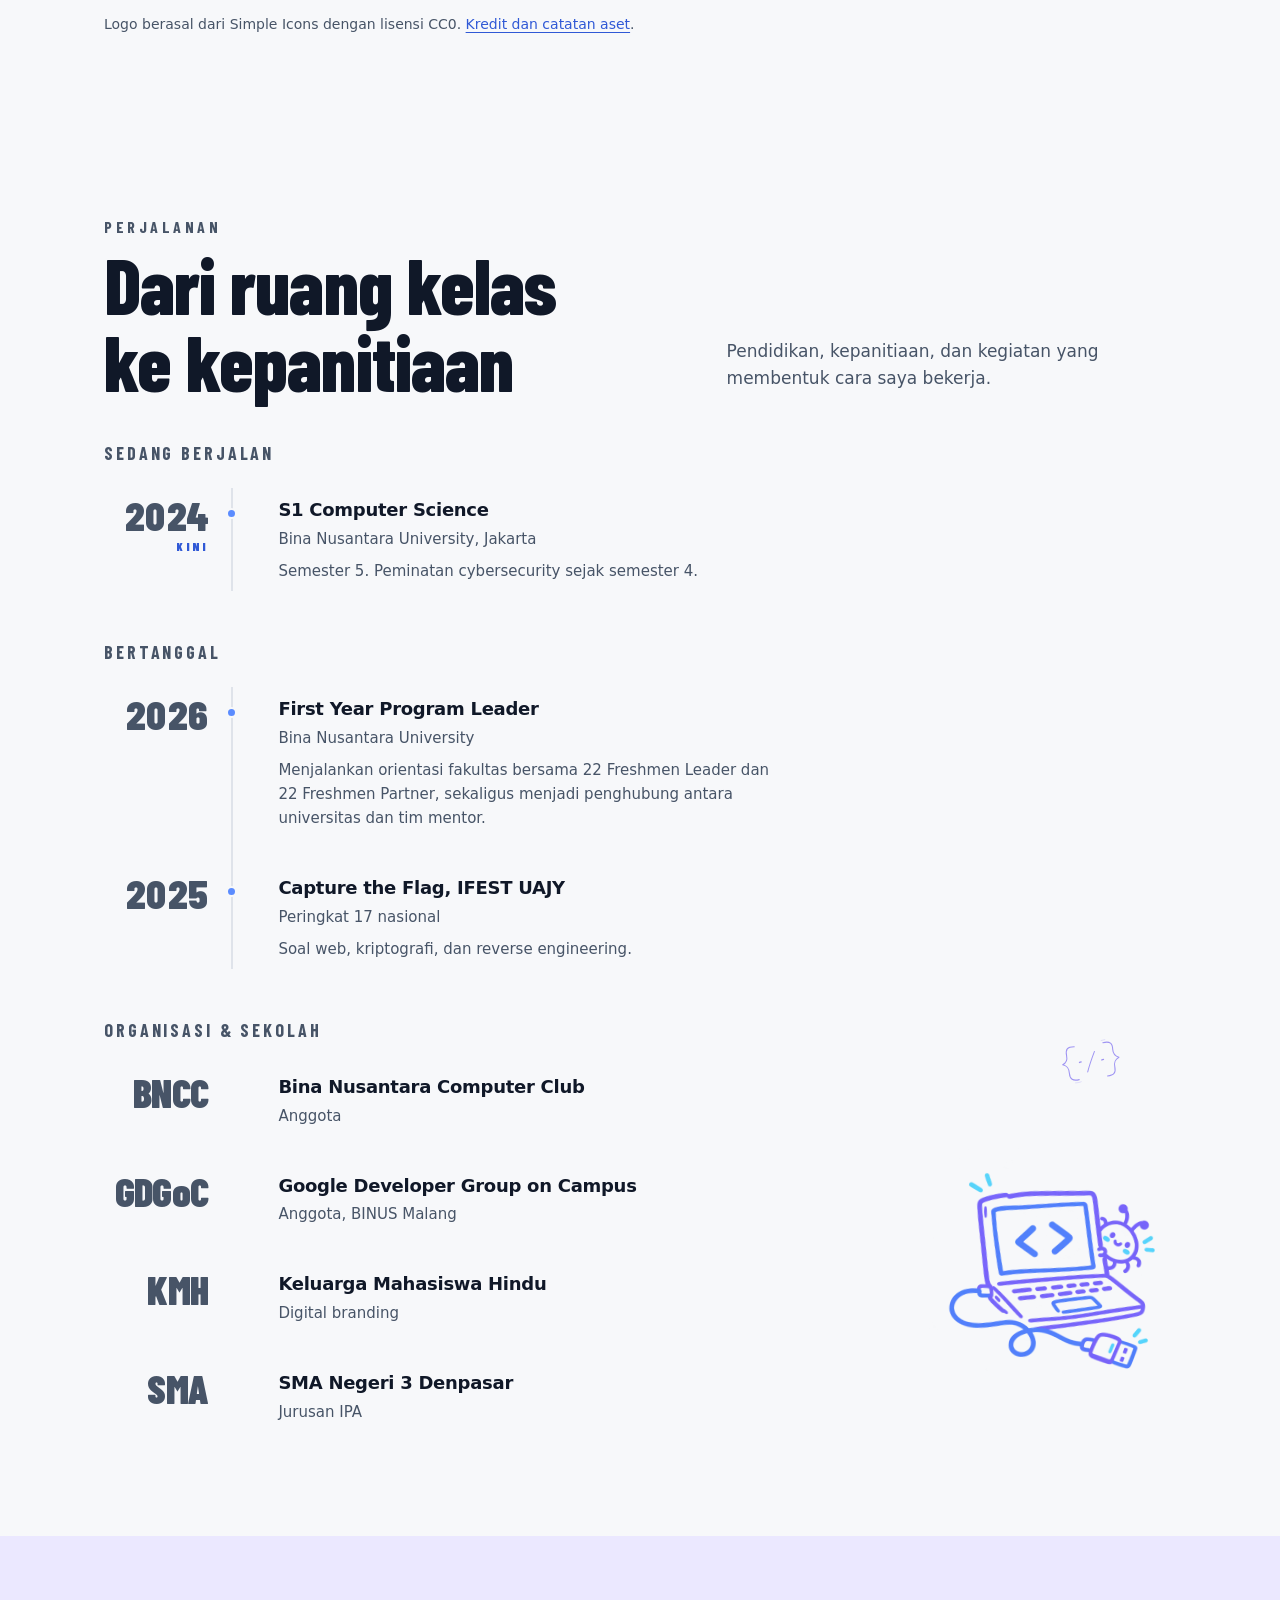
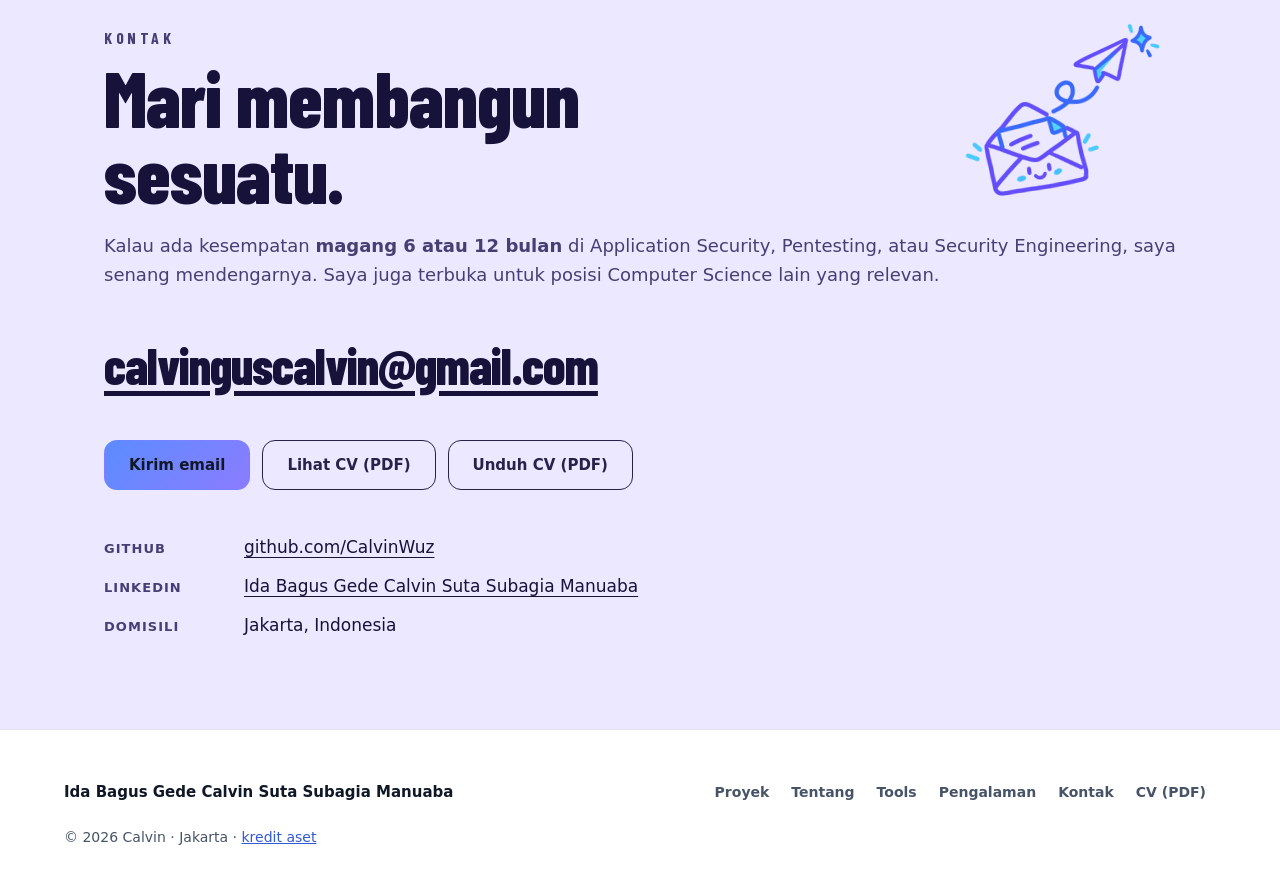
==== commit c36bd045: "Ganti maskot dengan rig SVG 08, hapus lajur kucing, tambah bedah proyek dan catatan About" ====
--- a/index.html
+++ b/index.html
@@ -39,14 +39,13 @@
 
 <!-- Font dan aset di-host sendiri, jadi halaman ini tidak memanggil host pihak ketiga. -->
 <link rel="preload" href="fonts/barlow-condensed-900.woff2" as="font" type="font/woff2" crossorigin>
-<link rel="preload" href="img/cat/puppet.webp" as="image" type="image/webp">
 <link rel="stylesheet" href="styles.css">
+<link rel="stylesheet" href="polish-07.css">
+<link rel="stylesheet" href="page-polish.css">
+<link rel="stylesheet" href="companion-08.css">
 </head>
 <body id="top">
-<div class="cm-edge-texture" aria-hidden="true">
-  <div class="cm-edge cm-edge-left"></div>
-  <div class="cm-edge cm-edge-right"></div>
-</div>
+<div class="ambient-edges" aria-hidden="true"><span></span><span></span></div>
 
 <a class="skip" href="#proyek">Lewati ke proyek</a>
 
@@ -145,6 +144,7 @@
       </div>
       <div class="opener-side">
         <p class="bridge">Saya tertarik melihat apa yang terjadi saat sebuah ide dipakai dalam kondisi nyata. Dua proyek pribadi, satu proyek kampus bersama tim lima orang. Ketiganya masih berjalan, dan tiap cerita menyebut batasnya.</p>
+        <img class="decor-07" src="img/decor/doodle-curiosity.webp" width="560" height="560" alt="" aria-hidden="true" loading="lazy">
         <span class="cat-slot" data-cat-perch data-slot="opener" aria-hidden="true"></span>
       </div>
     </div>
@@ -280,7 +280,7 @@
       <p class="case-index" aria-hidden="true">03</p>
       <p class="case-tag"><span class="tag tag-solo">Pribadi · prototipe</span></p>
       <h3 id="p3">PapanTulis <span class="alias">(Boardly)</span></h3>
-      <p class="case-lede">Satu bagian kecil yang bisa dicoba.</p>
+      <p class="case-lede">Dari gerakan tangan ke perintah.</p>
       <p class="case-sub">Papan tulis tanpa stylus dan tanpa tablet. Yang ada hanya webcam dan tangan. Gerakan tangan perlu di-smoothing dan dibedakan antara gerakan sengaja dan tidak, sebelum bisa dipakai menggambar atau presentasi.</p>
     </div>
 
@@ -288,27 +288,6 @@
       <img src="img/boardly.webp" width="1000" height="625" alt="PapanTulis berjalan: coretan warna menggantung di udara sebuah ruangan, dengan satu tangan terlacak dan sendi jarinya diberi nama." loading="lazy" decoding="async">
       <figcaption>Tujuh kontrol gestur, rinciannya di README. Hasilnya dipengaruhi cahaya, latar, posisi tangan, dan resolusi pemrosesan.</figcaption>
     </figure>
-
-    <div class="sketch" id="sketch">
-      <div class="sketch-head">
-        <p class="sketch-title">Coba coretan kecil</p>
-        <p class="sketch-note">Ilustrasi interaksi di halaman ini memakai pointer atau sentuhan. Bukan PapanTulis yang sedang berjalan, dan tidak memakai kamera.</p>
-      </div>
-      <div class="sketch-stage">
-        <canvas id="sketchCanvas" width="900" height="360" aria-label="Area coretan. Pakai tombol Contoh garis untuk melihat contoh tanpa menggambar sendiri."></canvas>
-        <svg class="sketch-demo" viewBox="0 0 900 360" aria-hidden="true" focusable="false" preserveAspectRatio="none">
-          <path class="ink" d="M70 250c60-120 120 40 180-50 54-82 108 66 160-6 46-64 100 58 170-24 40-47 90-30 150-60"
-            fill="none" stroke="currentColor" stroke-width="7" stroke-linecap="round"/>
-        </svg>
-      </div>
-      <div class="sketch-tools">
-        <button type="button" id="sketchDraw" class="btn btn-ghost btn-sm" hidden>Mulai menggambar</button>
-        <button type="button" id="sketchDemo" class="btn btn-ghost btn-sm">Contoh garis</button>
-        <button type="button" id="sketchClear" class="btn btn-ghost btn-sm">Hapus coretan</button>
-        <span class="vh" aria-live="polite" id="sketchLive"></span>
-      </div>
-      <span class="cat-slot" data-cat-perch data-slot="papantulis" aria-hidden="true"></span>
-    </div>
 
     <div class="case-foot">
       <ul class="stack" aria-label="Teknologi"><li>Python</li><li>OpenCV</li><li>MediaPipe</li><li>NumPy</li></ul>
@@ -340,49 +319,187 @@
   <span id="about" class="anchor-alias" aria-hidden="true"></span>
   <span id="journey" class="anchor-alias" aria-hidden="true"></span>
   <span id="thoughts" class="anchor-alias" aria-hidden="true"></span>
-  <section class="section about" id="tentang" aria-labelledby="h-tentang">
-    <p class="chapter-kicker">Tentang</p>
-    <h2 id="h-tentang" class="display traits-display">
-      <span>Teliti.</span> <span>Tuntas.</span> <span>Lintas&nbsp;bidang.</span>
-    </h2>
-
-    <div class="about-grid">
-      <figure class="portrait">
-        <img src="img/me.webp" width="420" height="525" alt="Calvin." loading="lazy" decoding="async">
-        <svg class="scribble scribble-frame" viewBox="0 0 220 270" aria-hidden="true" focusable="false" preserveAspectRatio="none">
-          <path class="ink" d="M12 14c66-7 138-6 196 2 6 70 7 166 1 244-68 7-134 7-196 1C8 184 7 86 12 14Z" fill="none" stroke="currentColor" stroke-width="2.4" stroke-linecap="round" stroke-linejoin="round"/>
-        </svg>
+  <!-- Ringkasan fakta tetap terlihat; tombol hanya membuka lapisan ceritanya. -->
+  <section class="section px-explorer" id="bedah-proyek" aria-labelledby="h-bedah-proyek">
+    <header class="px-heading">
+      <div>
+        <p class="chapter-kicker">Buka catatan proyek</p>
+        <h2 class="display" id="h-bedah-proyek">Ada alasan<br>di baliknya.</h2>
+      </div>
+      <p>Tiga proyek, tiga persoalan berbeda. Buka masalahnya, lihat keputusan teknisnya, lalu bedakan kontribusi saya dari bukti yang sudah tersedia.</p>
+    </header>
+
+    <div class="px-notebook" data-project-explorer>
+      <nav class="px-project-tabs" aria-label="Pilih proyek untuk dibedah" hidden>
+        <button class="px-project-tab" type="button" data-px-select="cookies" aria-pressed="true"><span class="px-tab-number" aria-hidden="true">01</span><span>Cookies Risk Analyzer<small>Tim 5 · proyek kampus</small></span></button>
+        <button class="px-project-tab" type="button" data-px-select="bisindo" aria-pressed="false"><span class="px-tab-number" aria-hidden="true">02</span><span>BISINDO Translator<small>Pribadi · prototipe</small></span></button>
+        <button class="px-project-tab" type="button" data-px-select="papantulis" aria-pressed="false"><span class="px-tab-number" aria-hidden="true">03</span><span>PapanTulis<small>Pribadi · prototipe desktop</small></span></button>
+      </nav>
+
+      <div class="px-controls" aria-label="Pilih bagian cerita" hidden>
+        <span class="px-controls-label" aria-hidden="true">Buka halaman</span>
+        <div class="px-chapter-buttons">
+          <button type="button" data-px-chapter="masalah" aria-pressed="true"><span aria-hidden="true">1.</span> Masalah</button>
+          <button type="button" data-px-chapter="keputusan" aria-pressed="false"><span aria-hidden="true">2.</span> Keputusan</button>
+          <button type="button" data-px-chapter="kontribusi" aria-pressed="false"><span aria-hidden="true">3.</span> Kontribusiku</button>
+          <button type="button" data-px-chapter="bukti" aria-pressed="false"><span aria-hidden="true">4.</span> Bukti &amp; batas</button>
+        </div>
+      </div>
+
+      <article class="px-project" data-px-project="cookies" aria-labelledby="px-title-cookies">
+        <header class="px-summary">
+          <p class="px-folio">Catatan proyek / 01</p>
+          <h3 id="px-title-cookies">Cookies Risk Analyzer</h3>
+          <p class="px-status">Tim 5 orang<br>Proyek kampus</p>
+          <p class="px-contribution"><span>Bagian saya</span><strong>Bot analisis indikator terkait UU PDP.</strong></p>
+          <a class="link" href="#p-cookies">Ke cerita proyek <span aria-hidden="true">↗</span></a>
+        </header>
+        <div class="px-pages">
+          <section class="px-chapter" data-px-page="masalah" id="px-cookies-masalah" aria-labelledby="px-cookies-h-masalah">
+            <p class="px-page-number" aria-hidden="true">01 / Masalah</p>
+            <h4 id="px-cookies-h-masalah">Yang dimuat website<br>sering tidak terlihat.</h4>
+            <p>Cookie dan tracker bisa terpasang sebelum pengunjung menyetujui apa pun. Membacanya satu per satu lewat devtools juga memakan langkah bagi pengelola situs.</p>
+            <p class="px-pencil-note">Pertanyaannya: apa yang benar-benar teramati, dan bagian mana yang masih perlu ditinjau?</p>
+          </section>
+          <section class="px-chapter" data-px-page="keputusan" id="px-cookies-keputusan" aria-labelledby="px-cookies-h-keputusan">
+            <p class="px-page-number" aria-hidden="true">02 / Keputusan teknis</p>
+            <h4 id="px-cookies-h-keputusan">Pisahkan temuan<br>dari kesimpulan.</h4>
+            <p>Alur proyek membedakan observasi cookie dan tracker, heuristik consent, skor risiko, serta interpretasi manusia. Banner khusus bisa terlewat oleh heuristik.</p>
+            <p class="px-pencil-note">Kategori situs ikut menjadi masukan asumsi dampak metode proyek. Metode dan arsitektur keseluruhan merupakan pekerjaan tim.</p>
+          </section>
+          <section class="px-chapter" data-px-page="kontribusi" id="px-cookies-kontribusi" aria-labelledby="px-cookies-h-kontribusi">
+            <p class="px-page-number" aria-hidden="true">03 / Kontribusiku</p>
+            <h4 id="px-cookies-h-kontribusi">Membaca indikator<br>terkait UU PDP.</h4>
+            <p>Saya mengembangkan bot analisis indikator terkait UU PDP dalam tim lima orang. Scanner, dashboard, scoring, dan arsitektur keseluruhan adalah hasil pekerjaan tim.</p>
+            <p class="px-pencil-note">Bagi saya, penjelasan tentang indikator perlu dibaca bersama hasil observasi dan tinjauan manusia.</p>
+          </section>
+          <section class="px-chapter" data-px-page="bukti" id="px-cookies-bukti" aria-labelledby="px-cookies-h-bukti">
+            <p class="px-page-number" aria-hidden="true">04 / Bukti &amp; batas</p>
+            <h4 id="px-cookies-h-bukti">Yang bisa dilihat<br>saat ini.</h4>
+            <figure class="px-evidence"><a href="img/cookierisk.webp" target="_blank" rel="noopener" aria-label="Buka tangkapan layar Cookies Risk Analyzer di tab baru"><img src="img/cookierisk.webp" width="1000" height="650" loading="lazy" decoding="async" alt="Tampilan awal Cookies Risk Analyzer: kolom alamat website dan pilihan kategori, sebelum pemindaian."></a><figcaption>Tangkapan layar halaman awal, bukan hasil pemindaian atau keluaran bot.</figcaption></figure>
+            <p>Pemeriksaan otomatis tetap memerlukan tinjauan manual. Hasilnya bukan sertifikasi atau jaminan kepatuhan UU PDP maupun GDPR.</p>
+            <div class="px-evidence-links"><a class="link" href="https://github.com/CalvinWuz/CookiesAnalyzer-Website" target="_blank" rel="noopener">Periksa repository <span aria-hidden="true">↗</span><span class="vh"> Cookies Risk Analyzer, tab baru</span></a><a class="link" href="#studi-cookies">Baca batas lengkap</a></div>
+          </section>
+        </div>
+      </article>
+
+      <article class="px-project" data-px-project="bisindo" aria-labelledby="px-title-bisindo">
+        <header class="px-summary">
+          <p class="px-folio">Catatan proyek / 02</p>
+          <h3 id="px-title-bisindo">BISINDO Translator</h3>
+          <p class="px-status">Proyek pribadi<br>Masih berupa prototipe</p>
+          <p class="px-contribution"><span>Bagian saya</span><strong>Mengembangkan prototipe pengenal isyarat dengan inferensi lokal.</strong></p>
+          <a class="link" href="#p-bisindo">Ke cerita proyek <span aria-hidden="true">↗</span></a>
+        </header>
+        <div class="px-pages">
+          <section class="px-chapter" data-px-page="masalah" id="px-bisindo-masalah" aria-labelledby="px-bisindo-h-masalah">
+            <p class="px-page-number" aria-hidden="true">01 / Masalah</p>
+            <h4 id="px-bisindo-h-masalah">Dua tangan,<br>lebih dari satu bentuk.</h4>
+            <p>Isyarat BISINDO melibatkan hubungan antar-tangan. Saya ingin mengeksplorasi pengenalannya melalui webcam, dengan inferensi yang berjalan di komputer sendiri.</p>
+            <p class="px-pencil-note">Cakupan prototipe: 26 huruf statis dan 32 isyarat kata terpisah. Belum menerjemahkan percakapan.</p>
+          </section>
+          <section class="px-chapter" data-px-page="keputusan" id="px-bisindo-keputusan" aria-labelledby="px-bisindo-h-keputusan">
+            <p class="px-page-number" aria-hidden="true">02 / Keputusan teknis</p>
+            <h4 id="px-bisindo-h-keputusan">Titik sendi masuk.<br>Prediksi keluar.</h4>
+            <p>Gambar kamera diproses untuk mengekstraksi landmark tangan. Model menerima koordinatnya, lalu mengenali huruf atau isyarat kata terpisah. Seluruh inferensi berjalan di perangkat.</p>
+            <p class="px-pencil-note">Memisahkan koordinat dari gambar mentah membantu mengecilkan model. Target pengembangan yang saya catat: macOS Apple Silicon.</p>
+          </section>
+          <section class="px-chapter" data-px-page="kontribusi" id="px-bisindo-kontribusi" aria-labelledby="px-bisindo-h-kontribusi">
+            <p class="px-page-number" aria-hidden="true">03 / Kontribusiku</p>
+            <h4 id="px-bisindo-h-kontribusi">Menghubungkan kamera,<br>model, dan antarmuka.</h4>
+            <p>Ini proyek pribadi yang saya kembangkan dengan Python, PyTorch, MediaPipe, dan PySide6. Saya masih mengembangkan fitur serta merapikan UI/UX-nya.</p>
+            <p class="px-pencil-note">Membangun prototipe juga berarti menyebutkan bagian yang belum terbukti, termasuk hasil pada penutur baru.</p>
+          </section>
+          <section class="px-chapter" data-px-page="bukti" id="px-bisindo-bukti" aria-labelledby="px-bisindo-h-bukti">
+            <p class="px-page-number" aria-hidden="true">04 / Bukti &amp; batas</p>
+            <h4 id="px-bisindo-h-bukti">Prototipenya terlihat.<br>Evaluasinya masih terbatas.</h4>
+            <figure class="px-evidence"><a href="img/bisindo.webp" target="_blank" rel="noopener" aria-label="Buka tangkapan layar BISINDO Translator di tab baru"><img src="img/bisindo.webp" width="1000" height="649" loading="lazy" decoding="async" alt="Antarmuka prototipe BISINDO dengan kamera, landmark dua tangan, dan prediksi yang ditampilkan."></a><figcaption>Tangkapan layar prototipe. Nilai dalam satu frame bukan pengukuran akurasi atau performa.</figcaption></figure>
+            <p>Evaluasi pada penutur baru belum dibuktikan secara terpisah. Pengenalan kalimat berkelanjutan dan perapian bahasa masih dikembangkan.</p>
+            <div class="px-evidence-links"><a class="link" href="https://github.com/CalvinWuz/BISINDO-Translator" target="_blank" rel="noopener">Periksa repository <span aria-hidden="true">↗</span><span class="vh"> BISINDO Translator, tab baru</span></a><a class="link" href="#studi-bisindo">Baca batas lengkap</a></div>
+          </section>
+        </div>
+      </article>
+
+      <article class="px-project" data-px-project="papantulis" aria-labelledby="px-title-papantulis">
+        <header class="px-summary">
+          <p class="px-folio">Catatan proyek / 03</p>
+          <h3 id="px-title-papantulis">PapanTulis <small>(Boardly)</small></h3>
+          <p class="px-status">Proyek pribadi<br>Prototipe desktop</p>
+          <p class="px-contribution"><span>Bagian saya</span><strong>Mengembangkan papan tulis berbasis webcam dan kontrol gestur.</strong></p>
+          <a class="link" href="#p-papantulis">Ke cerita proyek <span aria-hidden="true">↗</span></a>
+        </header>
+        <div class="px-pages">
+          <section class="px-chapter" data-px-page="masalah" id="px-papantulis-masalah" aria-labelledby="px-papantulis-h-masalah">
+            <p class="px-page-number" aria-hidden="true">01 / Masalah</p>
+            <h4 id="px-papantulis-h-masalah">Bagaimana kalau<br>tangan jadi alat tulis?</h4>
+            <p>Saya mencoba membuat papan tulis untuk menggambar dan presentasi tanpa stylus atau tablet. Masukannya cukup webcam dan gerakan tangan.</p>
+            <p class="px-pencil-note">Tantangannya bukan hanya melacak tangan, tetapi membedakan gerakan biasa dari perintah yang disengaja.</p>
+          </section>
+          <section class="px-chapter" data-px-page="keputusan" id="px-papantulis-keputusan" aria-labelledby="px-papantulis-h-keputusan">
+            <p class="px-page-number" aria-hidden="true">02 / Keputusan teknis</p>
+            <h4 id="px-papantulis-h-keputusan">Gerakan perlu<br>diterjemahkan dulu.</h4>
+            <p>Pelacakan tangan menjadi masukan untuk kontrol gestur. Smoothing dan ambang membantu menentukan kapan gerakan dihitung sebagai perintah menggambar atau presentasi.</p>
+            <p class="px-pencil-note">Cahaya, latar, posisi tangan, serta resolusi pemrosesan ikut memengaruhi hasilnya.</p>
+          </section>
+          <section class="px-chapter" data-px-page="kontribusi" id="px-papantulis-kontribusi" aria-labelledby="px-papantulis-h-kontribusi">
+            <p class="px-page-number" aria-hidden="true">03 / Kontribusiku</p>
+            <h4 id="px-papantulis-h-kontribusi">Dari input kamera<br>ke coretan di layar.</h4>
+            <p>Ini proyek pribadi yang saya kembangkan memakai Python, OpenCV, MediaPipe, dan NumPy. Prototipe memiliki tujuh kontrol gestur serta perapian bentuk sederhana.</p>
+            <p class="px-pencil-note">Fitur dan UI/UX masih saya kembangkan agar penggunaannya lebih nyaman.</p>
+          </section>
+          <section class="px-chapter" data-px-page="bukti" id="px-papantulis-bukti" aria-labelledby="px-papantulis-h-bukti">
+            <p class="px-page-number" aria-hidden="true">04 / Bukti &amp; batas</p>
+            <h4 id="px-papantulis-h-bukti">Ada coretan nyata.<br>Masih perlu diuji.</h4>
+            <figure class="px-evidence"><a href="img/boardly.webp" target="_blank" rel="noopener" aria-label="Buka tangkapan layar PapanTulis di tab baru"><img src="img/boardly.webp" width="1000" height="625" loading="lazy" decoding="async" alt="PapanTulis dengan pelacakan tangan dan coretan berwarna di atas gambar webcam."></a><figcaption>Tangkapan layar prototipe; bukan demonstrasi interaktif yang berjalan di halaman ini.</figcaption></figure>
+            <p>Saya belum melakukan pengujian pengguna atau pengukuran performa yang dapat dipertanggungjawabkan. Rincian ketujuh kontrol gestur tersedia di README.</p>
+            <div class="px-evidence-links"><a class="link" href="https://github.com/CalvinWuz/PapanTulis" target="_blank" rel="noopener">Periksa repository <span aria-hidden="true">↗</span><span class="vh"> PapanTulis, tab baru</span></a><a class="link" href="#studi-papantulis">Baca batas lengkap</a></div>
+          </section>
+        </div>
+      </article>
+      <p class="vh" aria-live="polite" aria-atomic="true" data-px-live></p>
+      <footer class="px-book-footer"><span class="px-stamp">Masih belajar, terus diperbaiki.</span><span>Screenshot dan repository adalah bahan yang tersedia saat ini.</span></footer>
+    </div>
+  </section>
+
+  <section class="section notebook-about" id="tentang" aria-labelledby="h-tentang">
+    <header class="notebook-about__heading">
+      <p class="chapter-kicker">Sedikit tentang saya</p>
+      <h2 class="display" id="h-tentang">Di balik<br>proyeknya.</h2>
+      <p class="notebook-about__margin-note">Catatan yang belum selesai.<br>Seperti proses belajarnya.</p>
+    </header>
+
+    <div class="notebook-about__spread">
+      <figure class="notebook-about__portrait">
+        <div class="notebook-about__photo"><img src="img/me.webp" width="420" height="525" alt="Calvin." loading="lazy" decoding="async"></div>
+        <figcaption><span>Calvin</span>Computer Science · BINUS</figcaption>
+        <span class="notebook-about__paperclip" aria-hidden="true"></span>
       </figure>
-
-      <div class="about-text">
-        <p class="pull">Saya tertarik memahami cara aplikasi bekerja, bagaimana kelemahannya muncul, dan bagaimana memperbaikinya.</p>
-        <p>Mahasiswa Computer Science semester 5 di Bina Nusantara University. Peminatan cybersecurity saya mulai pada semester 4.</p>
-        <p>Cara belajar saya praktik: membangun prototipe, memeriksa hasil, menerima masukan, lalu memperbaiki bagian yang belum tepat. Ketiga proyek di atas lahir dari cara itu.</p>
-        <p class="about-note">Saya masih belajar, dan yang saya cari adalah tim yang lebih berpengalaman untuk tempat magang. Di bawah ini keputusan yang terlihat dari ketiga proyek itu.</p>
+      <div class="notebook-about__story">
+        <p class="notebook-about__pull">Saya suka memahami cara aplikasi bekerja, bagaimana kelemahannya muncul, dan bagaimana memperbaikinya.</p>
+        <p>Saya mahasiswa Computer Science semester 5 di Bina Nusantara University. Peminatan cybersecurity saya mulai pada semester 4; sekarang saya mencari kesempatan magang, terutama di AppSec dan pentest.</p>
+        <p>Cara belajar saya banyak lewat praktik: membangun prototipe, memeriksa hasil, menerima masukan, lalu memperbaiki bagian yang belum tepat. Tiga proyek di atas tumbuh dari proses itu.</p>
+        <p class="notebook-about__open-note">Masih banyak yang perlu saya pelajari. Saya ingin melanjutkannya bersama tim yang lebih berpengalaman.</p>
         <span class="cat-slot" data-cat-perch data-slot="tentang" aria-hidden="true"></span>
       </div>
 
-      <section class="notes" aria-labelledby="h-notes">
-        <h3 id="h-notes" class="notes-title">Catatan dari prosesnya</h3>
-        <ol class="note-list">
-          <li>
-            <p class="note-k">Pisahkan observasi dari kesimpulan</p>
-            <p>Bot yang saya kerjakan membantu membaca indikator terkait UU PDP. Cookie yang teramati, indikator otomatis, dan tinjauan manusia punya fungsi berbeda, jadi ketiganya saya tampilkan terpisah.</p>
-            <a class="note-link" href="#studi-cookies">Studi kasus Cookies Risk Analyzer</a>
-          </li>
-          <li>
-            <p class="note-k">Tentukan apa yang masuk ke model</p>
-            <p>Gambar kamera diproses menjadi landmark, lalu model mengenali huruf atau isyarat kata dari koordinat tersebut. Inferensi lokal dan cakupan kosakata perlu dijelaskan bersama, bukan salah satunya saja.</p>
-            <a class="note-link" href="#studi-bisindo">Studi kasus BISINDO Translator</a>
-          </li>
-          <li>
-            <p class="note-k">Periksa kondisi penggunaan</p>
-            <p>Pencahayaan, posisi tangan, smoothing, dan resolusi pemrosesan memengaruhi pengenalan gestur. Perilaku prototipe perlu dibaca bersama kondisi penggunaannya.</p>
-            <a class="note-link" href="#studi-papantulis">Studi kasus PapanTulis</a>
-          </li>
+      <div class="notebook-about__traits" aria-label="Cara saya ingin bekerja">
+        <p class="notebook-about__traits-label">Pegangan saya<br><span>ketika mengerjakan sesuatu</span></p>
+        <ol>
+          <li><span class="notebook-about__trait-n" aria-hidden="true">01</span><div><h3>Teliti.</h3><p>Memeriksa hasil dengan kondisi dan data nyata, lalu menyebutkan batasnya.</p></div></li>
+          <li><span class="notebook-about__trait-n" aria-hidden="true">02</span><div><h3>Sampai tuntas.</h3><p>Ingin membawa pekerjaan sampai siap dipakai. Prototipe saya masih menuju ke sana.</p></div></li>
+          <li><span class="notebook-about__trait-n" aria-hidden="true">03</span><div><h3>Lintas bidang.</h3><p>Senang masuk ke persoalan baru, dari privasi web sampai interaksi lewat gerakan tangan.</p></div></li>
         </ol>
-      </section>
-    </div>
+      </div>
+    </div>
+
+    <section class="notebook-about__notes" aria-labelledby="h-notes">
+      <header><p class="chapter-kicker">Dari halaman sebelumnya</p><h3 id="h-notes">Catatan dari prosesnya</h3><span class="notebook-about__coffee" aria-hidden="true"></span></header>
+      <ol class="notebook-about__note-list">
+        <li><span class="notebook-about__project-name">Cookies Risk Analyzer</span><div><h4>Pisahkan observasi dari kesimpulan.</h4><p>Bot yang saya kerjakan membantu membaca indikator terkait UU PDP. Cookie yang teramati, indikator otomatis, dan tinjauan manusia punya fungsi berbeda; ketiganya perlu dibaca terpisah.</p><a class="link" href="#studi-cookies">Ke catatan proyek <span aria-hidden="true">↗</span><span class="vh"> Cookies Risk Analyzer</span></a></div></li>
+        <li><span class="notebook-about__project-name">BISINDO Translator</span><div><h4>Tentukan apa yang masuk ke model.</h4><p>Model menerima koordinat sendi dari gambar kamera. Inferensi lokal dan cakupan kosakata perlu dijelaskan bersama batas evaluasinya.</p><a class="link" href="#studi-bisindo">Ke catatan proyek <span aria-hidden="true">↗</span><span class="vh"> BISINDO Translator</span></a></div></li>
+        <li><span class="notebook-about__project-name">PapanTulis</span><div><h4>Periksa kondisi penggunaan.</h4><p>Cahaya, posisi tangan, smoothing, dan resolusi pemrosesan memengaruhi pengenalan gestur. Perilaku prototipe perlu dibaca bersama kondisi penggunaannya.</p><a class="link" href="#studi-papantulis">Ke catatan proyek <span aria-hidden="true">↗</span><span class="vh"> PapanTulis</span></a></div></li>
+      </ol>
+    </section>
   </section>
 
   <!-- ═══════════ tools ═══════════ -->
@@ -514,12 +631,15 @@
         </div>
       </li>
     </ol>
+    <img class="decor-07" src="img/decor/doodle-build.webp" width="560" height="560" alt="" aria-hidden="true" loading="lazy">
+    <span class="decor-07 decor-code-07" aria-hidden="true"></span>
     <span class="cat-slot" data-cat-perch data-slot="pengalaman" aria-hidden="true"></span>
   </section>
 
   <!-- ═══════════ kontak: bidang ungu ═══════════ -->
   <span id="contact" class="anchor-alias" aria-hidden="true"></span>
   <section class="field field-violet closing" id="kontak" aria-labelledby="h-kontak" data-cat-contact>
+    <img class="decor-07" src="img/decor/doodle-hello.webp" width="560" height="560" alt="" aria-hidden="true" loading="lazy">
     <p class="chapter-kicker">Kontak</p>
     <h2 id="h-kontak" class="display">Mari membangun<br>sesuatu.</h2>
 
@@ -561,29 +681,89 @@
   <p class="foot-note">&copy; <span id="year">2026</span> Calvin · Jakarta · <a href="img/tools/CREDITS.md">kredit aset</a></p>
 </footer>
 
-<!-- ═══════════ maskot: lapisan sendiri, lepas dari footer ═══════════ -->
-<div class="companion" id="companion">
-  <button type="button" class="cat-actor" aria-label="Sapa kucing">
-    <span class="cat-hop" aria-hidden="true"><span class="cat-locomotion"><span class="cat-puppet"><span class="cat-pose"><span class="cat-gait"><span class="cat-visual">
-      <span class="cat-sprite cat-foot-left"></span><span class="cat-sprite cat-foot-right"></span>
-      <span class="cat-sprite cat-body"></span>
-      <span class="cat-eyes-gaze">
-        <span class="cat-eye-cover left"></span><span class="cat-eye-cover right"></span>
-        <span class="cat-sprite cat-eyes-closed"></span>
-      </span>
-      <span class="cat-sprite cat-mouth cat-mouth-calm"></span>
-      <span class="cat-sprite cat-mouth cat-mouth-grin"></span>
-      <span class="cat-sprite cat-mouth cat-mouth-sleep"></span>
-      <span class="cat-mouth-yawn"></span>
-      <span class="cat-sprite cat-glasses"></span>
-    </span></span></span><span class="cat-props">
-      <span class="cat-prop cat-prop-thumb"></span>
-      <span class="cat-prop cat-prop-flower"></span>
-      <span class="cat-prop cat-prop-coffee"></span>
-      <span class="cat-steam"><span></span><span></span></span>
-    </span><span class="cat-sleep-mark">z z</span></span></span></span>
-  </button>
+<div class="companion-v8" id="companion" data-mode="rest" data-expression="idle">
+ <span class="pet-shadow" aria-hidden="true"></span>
+ <button class="pet-actor" type="button" aria-label="Sapa kucing dan mulai tur singkat" aria-describedby="pet-help" title="Seret aku, atau klik untuk tur singkat">
+  <span class="pet-physical" aria-hidden="true"><span class="pet-skin"><svg xmlns="http://www.w3.org/2000/svg" viewBox="0 0 200 200" fill="none" class="pet-rig" aria-hidden="true">
+ <g class="pet-burst-fx" opacity="0" stroke="#d77264" stroke-width="3.4" stroke-linecap="round" stroke-linejoin="round">
+  <g class="pet-puff pet-puff-left"><path d="M30 79c-12 1-19-8-13-15-9-8-1-19 8-15 0-12 15-14 18-3 12-2 16 12 7 18 3 10-10 18-20 15Z" fill="#fff8f3"/><path d="M25 67q-5-5 1-9"/></g>
+  <g class="pet-puff pet-puff-right"><path d="M173 75c12 3 21-5 16-13 10-6 4-19-6-17 2-12-12-17-17-6-12-4-19 9-11 16-5 10 7 19 18 20Z" fill="#fff8f3"/><path d="M177 61q6-4 1-9"/></g>
+  <g class="pet-pop-lines"><path d="m12 101 9-2M181 99l9 3M31 31l6 8m128-16-5 10M85 14l2 8m35-11-1 9"/></g>
+ </g>
+ <g class="pet-anatomy" stroke="#171717" stroke-width="4.8" stroke-linecap="round" stroke-linejoin="round">
+  <!-- Closed limbs extend well underneath the torso; each rotates at its root. -->
+  <g class="pet-leg pet-leg-left"><path d="M69 147c-3 10-4 27 1 35 4 7 10 7 14-1l9-22-3-12Z" fill="#fff"/></g>
+  <g class="pet-leg pet-leg-right"><path d="m112 148 2 20 7 15c4 7 11 5 14-1 4-8 2-26-1-35Z" fill="#fff"/></g>
+  <g class="pet-arm pet-arm-left"><path d="M82 132C70 133 54 131 47 138c-9 8-4 18 6 18 10 0 20-6 29-9Z" fill="#fff"/><path class="pet-knuckles" d="m48 141 1 5m5-7 1 5" stroke-width="2.1"/></g>
+  <g class="pet-arm pet-arm-right"><path d="M119 132c12 1 28-1 36 6 9 8 4 18-6 18-10 0-21-6-30-9Z" fill="#fff"/><path class="pet-knuckles" d="m153 141-1 5m-5-7-1 5" stroke-width="2.1"/></g>
+  <path class="pet-torso" stroke="none" d="M72 109c-12 4-13 20-11 35l1 13c2 10 15 12 37 11l25 0c11-1 15-5 16-15l1-17c1-17-3-25-14-28Z" fill="#fff"/>
+  <path d="M72 109c-12 4-13 20-11 35l1 13q1 7 7 10m58-59c11 2 15 11 14 28l-1 17q-1 9-6 13M88 168q12 2 26 0"/>
+  <path d="m96 149 8 8m0-8-8 8" stroke="#c4c4c4" stroke-width="4.3"/>
+  <!-- Ears, outline, forehead, cheeks, face and whiskers share one head frame. -->
+  <g class="pet-head">
+   <path class="pet-head-fill" stroke="none" d="M42 76c2-18 9-39 18-45 6-5 17 10 25 20 10-3 23-3 33-1 9-10 19-23 25-20 11 4 18 28 20 45 7 10 9 25 5 36-5 16-21 21-36 23-20 4-42 4-61-1-17-2-33-10-37-24-4-12-1-24 8-33Z" fill="#fff"/>
+   <path class="pet-head-outline" d="M71 133c-17-2-33-10-37-24-4-12-1-24 8-33 2-18 9-39 18-45 6-5 17 10 25 20 10-3 23-3 33-1 9-10 19-23 25-20 11 4 18 28 20 45 7 10 9 25 5 36-5 16-21 21-36 23"/>
+   <g class="pet-forehead" stroke="#c6c6c6" stroke-width="7"><path d="m84 57-2 14m17-15-1 16m16-15 1 14"/></g>
+   <g class="pet-whiskers" stroke-width="4.6"><path d="m31 88-15-5m14 17-17 0m158-12 15-5m-14 17 16 0"/></g>
+   <g class="pet-blush" fill="#f2a1bb" stroke="none"><ellipse cx="47" cy="103" rx="8" ry="4.3"/><ellipse cx="154" cy="103" rx="8" ry="4.3"/></g>
+   <g class="pet-red" opacity="0" fill="#f27164" stroke="none"><ellipse cx="49" cy="103" rx="13" ry="9"/><ellipse cx="152" cy="103" rx="13" ry="9"/></g>
+   <g class="pet-expression pet-face-idle">
+    <g class="pet-dot-eyes" fill="#171717" stroke="none"><ellipse cx="64" cy="84" rx="4.3" ry="4.7"/><ellipse cx="138" cy="84" rx="4.3" ry="4.7"/></g>
+    <path d="M62 94c20 6 55 6 77-1 10 13-7 29-38 29-31 1-49-13-39-28Z" fill="#fff"/>
+    <path d="m76 98-1 17m18-15 0 19m19-19 1 18m18-21 0 16" stroke-width="3.5"/>
+   </g>
+   <g class="pet-expression pet-face-greet" display="none">
+    <path d="M56 85q8-13 16 0m58 0q8-13 16 0"/>
+    <path d="M62 94c20 6 55 6 77-1 10 13-7 29-38 29-31 1-49-13-39-28Z" fill="#fff"/>
+    <path d="m76 98-1 17m18-15 0 19m19-19 1 18m18-21 0 16" stroke-width="3.5"/>
+   </g>
+   <g class="pet-expression pet-face-held" display="none">
+    <ellipse cx="64" cy="84" rx="8.5" ry="9" fill="#fff"/><ellipse cx="138" cy="84" rx="8.5" ry="9" fill="#fff"/>
+    <g fill="#171717" stroke="none"><circle cx="65" cy="85" r="2.5"/><circle cx="137" cy="85" r="2.5"/></g>
+    <path d="m56 69 12-2m64 0 13 2" stroke-width="3.3"/><path d="M93 112c0-13 15-14 15 0 0 8-15 8-15 0Z" fill="#f7aec6" stroke-width="3.9"/>
+   </g>
+   <g class="pet-expression pet-face-wind" display="none"><path d="m56 79 15 6-15 6m89-12-15 6 15 6M87 110q4-6 8 0 5 5 9-1 5-5 10 1" stroke-width="4"/></g>
+   <g class="pet-expression pet-face-dizzy" display="none">
+    <path d="M64 84c8-8 11 4 2 7-13 4-17-16-3-17 16-1 16 20 2 22m73-12c8-8 11 4 2 7-13 4-17-16-3-17 16-1 16 20 2 22M90 112q5-7 10 0 6-7 11 0" stroke-width="3.6"/>
+   </g>
+   <g class="pet-expression pet-face-build" display="none">
+    <g class="pet-build-eyes"><path d="m54 74 19 8m73-8-19 8" stroke-width="5.2"/><path d="m57 87 14 2m61 0 14-2" stroke-width="4.6"/></g>
+    <path d="M86 106q15-6 29 0l-1 11q-14 5-28-1Z" fill="#fff" stroke-width="3.8"/><path d="m96 107 0 9m10-9 0 9" stroke-width="2.5"/>
+   </g>
+   <g class="pet-expression pet-face-burst" display="none">
+    <path d="m53 72 20 10m74-10-20 10m-68 5 13 3m59 0 13-3" stroke-width="5.5"/>
+    <path d="M82 108q18-21 36 0l-2 12q-16 16-32 0Z" fill="#171717" stroke-width="3.8"/>
+    <path d="M88 106q12-8 24 0l-1 5q-11-4-22 0Z" fill="#fff" stroke="none"/>
+    <path d="M90 122q11-10 21 0-11 8-21 0" fill="#ef9db8" stroke="none"/>
+   </g>
+   <g class="pet-expression pet-face-angry" display="none">
+    <path d="m53 73 21 9m73-9-21 9" stroke-width="5.4"/><path d="m57 87 14 3m60 0 14-3" stroke-width="4.6"/>
+    <path d="M82 107q18-6 36 0l-3 13q-14-5-30 0Z" fill="#fff" stroke-width="4"/><path d="m94 108 0 8m11-8 0 8" stroke-width="2.6"/>
+   </g>
+   <g class="pet-expression pet-face-sulk" display="none"><path d="m55 83 18 0m55 0 18 0m-89-10 13-2m61 0 13 3m-50 39q5-6 11 0" stroke-width="3.8"/></g>
+   <g class="pet-expression pet-face-sleep" display="none"><path d="M55 83q9 9 18 0m55 0q9 9 18 0m-51 29q6 5 12-1" stroke-width="3.8"/></g>
+   <path class="pet-rage-mark" opacity="0" d="m144 57-1 6-6-1m14 1 1-6m-1 14-1-5-6 1" stroke="#d86458" stroke-width="3.1"/>
+   <g class="pet-glasses" opacity="0" stroke-width="4"><path d="m51 78 5 17q11 7 24-2l5-16m31 0 5 16q13 9 25-2l4-14M83 81h34" fill="#20232a"/><path d="m60 82 7 0m59 0h7" stroke="#fff" stroke-width="2.5"/></g>
+  </g>
+  <g class="pet-raised-paws" opacity="0">
+   <g class="pet-arm pet-arm-left"><path d="M50 137c-7-3-13 2-13 9-1 7 7 13 13 10 7-3 10-14 0-19Z" fill="#fff"/><path d="m42 141 1 5m5-5 1 5" stroke-width="2.2"/></g>
+   <g class="pet-arm pet-arm-right"><path d="M151 137c7-3 13 2 13 9 1 7-7 13-13 10-7-3-10-14 0-19Z" fill="#fff"/><path d="m159 141-1 5m-5-5-1 5" stroke-width="2.2"/></g>
+  </g>
+  <g class="pet-flower" opacity="0" stroke="#d45c9b" stroke-width="3"><path d="m156 151-1-39" stroke="#76a645"/><path d="M155 112c-16 5-22-10-10-16-9-13 6-23 14-10 13-8 24 6 11 14 9 10-4 19-15 12Z" fill="#f5b5d8"/><circle cx="157" cy="101" r="6" fill="#ffe37c" stroke="#e6c35b"/></g>
+  <g class="pet-coffee" opacity="0" stroke-width="3.5"><path d="M135 131h27v26q-14 7-26-1Z" fill="#fff"/><path d="M164 136q14-1 10 12l-11 3"/><path d="M139 135h19" stroke="#ad7955" stroke-width="4"/></g>
+ </g>
+ <g class="pet-angry-huff" opacity="0" stroke="#d56d60" stroke-width="3.2" stroke-linecap="round"><path d="M31 62q-8-5-4-12m145 11q9-6 4-13"/></g>
+ <g class="pet-dizzy-stars" opacity="0" fill="#e2d8ff" stroke="#8b77e8" stroke-width="2.8" stroke-linejoin="round"><path d="m35 41 3 7 8 1-6 5 1 8-7-4-7 3 2-8-5-6 8 0ZM166 24l3 6 7 1-5 5 1 7-6-4-7 3 2-7-5-5 7 0Z"/></g>
+</svg>
+
+
+
+</span></span>
+ </button>
+ <span class="pet-caption" aria-hidden="true">geser / sapa</span>
+ <div class="pet-bubble" hidden></div>
 </div>
+<p class="vh" id="pet-help">Seret kucing untuk mengangkatnya. Klik atau tekan Enter untuk tur. Saat fokus, tombol panah memindahkan kucing dan Escape mengembalikannya ke tepi.</p>
 <span class="vh" aria-live="polite" id="cat-live"></span>
 
 <script src="main.js" defer></script>
--- a/styles.css
+++ b/styles.css
@@ -41,7 +41,6 @@
   --ease:cubic-bezier(.22,1,.36,1);
   --bar:64px;
   /* satu pita kanan untuk maskot: dipesan di satu sisi saja, bukan dua */
-  --catlane:120px;
 }
 /* Tanpa JavaScript tidak ada data-theme, jadi preferensi perangkat tetap dihormati. */
 @media (prefers-color-scheme:dark){
@@ -87,7 +86,7 @@
 p{margin:0}
 img{display:block;max-width:100%;height:auto}
 a{color:inherit}
-button,a,input,summary,canvas{touch-action:manipulation}
+button,a,input,summary{touch-action:manipulation}
 :focus-visible{outline:3px solid var(--accent-text);outline-offset:3px;border-radius:6px}
 ::selection{background:var(--cyan);color:#101828}
 
@@ -176,8 +175,7 @@
 .menu-btn[aria-expanded=true] .menu-bars::after{opacity:0}
 
 /* ═══════════ kerangka ═══════════ */
-.section{padding:var(--gap) calc(var(--pad) + var(--catlane)) var(--gap) var(--pad);
-  max-width:calc(var(--wrap) + var(--catlane));margin-inline:auto;position:relative}
+.section{padding:var(--gap) var(--pad);max-width:var(--wrap);margin-inline:auto;position:relative}
 .section-head{
   display:grid;grid-template-columns:minmax(0,1.3fr) minmax(0,1fr);
   gap:clamp(14px,3vw,56px);align-items:end;margin-bottom:clamp(30px,3.5vw,48px);
@@ -192,9 +190,9 @@
 .field{position:relative;padding:clamp(56px,7vw,104px) 0;overflow:hidden}
 /* Bidang warna boleh full bleed, tetapi isinya memakai garis margin yang sama
    dengan .section supaya judul dan paragraf tidak bergeser antarbagian. */
-.field > *:not(.cat-slot):not(.scribble):not(.mailto){
-  max-width:calc(var(--wrap) + var(--catlane));margin-inline:auto;position:relative;z-index:2;
-  padding-left:var(--pad);padding-right:calc(var(--pad) + var(--catlane));
+.field > *:not(.cat-slot):not(.scribble):not(.mailto):not(.decor-07){
+  max-width:var(--wrap);margin-inline:auto;position:relative;z-index:2;
+  padding-inline:var(--pad);
 }
 .field-cyan{background:var(--field-cyan-bg);color:var(--field-cyan-ink)}
 .field-cyan .chapter-kicker,.field-cyan .bridge{color:var(--field-cyan-muted)}
@@ -206,8 +204,8 @@
 /* ═══════════ hero ═══════════ */
 .hero{
   position:relative;isolation:isolate;container-type:inline-size;
-  max-width:calc(var(--wrap) + var(--catlane));margin-inline:auto;
-  padding:clamp(28px,5vw,56px) calc(var(--pad) + var(--catlane)) clamp(104px,14vh,168px) var(--pad);
+  max-width:var(--wrap);margin-inline:auto;
+  padding:clamp(28px,5vw,56px) var(--pad) clamp(104px,14vh,168px);
 }
 .eyebrow{font-size:.9375rem;font-weight:600;color:var(--muted);text-wrap:balance;position:relative;z-index:3}
 .dot{display:inline-block;width:9px;height:9px;border-radius:50%;background:var(--blue);margin-right:8px;vertical-align:middle}
@@ -354,7 +352,6 @@
   /* 03 — judul dan screenshot jadi pembuka utuh, demo menyusul */
   .case-papan .case-head{grid-column:1/6}
   .case-papan .case-media{grid-column:6/13;margin-top:6px}
-  .case-papan .sketch{grid-column:1/13;margin-top:clamp(28px,3vw,44px)}
 }
 .case-head{position:relative;max-width:46ch}
 .case-index{
@@ -443,31 +440,6 @@
 .pipe-k{display:block;margin-top:10px;font-family:"Barlow Condensed",Impact,sans-serif;font-weight:800;font-size:1.25rem}
 .pipe-d{display:block;margin-top:4px;font-size:.875rem;color:var(--muted)}
 .pipeline figcaption{margin-top:12px;font-size:.875rem;color:var(--muted)}
-
-/* 03 — kanvas coretan mini */
-.sketch{
-  position:relative;margin:clamp(26px,3.5vw,44px) 0 0;
-  border:1px solid var(--line);border-radius:var(--radius);
-  background:var(--surface);padding:clamp(16px,2.4vw,26px);
-}
-.sketch-title{font-family:"Barlow Condensed",Impact,sans-serif;font-weight:800;font-size:1.5rem}
-.sketch-note{margin-top:6px;font-size:.875rem;color:var(--muted);max-width:60ch}
-.sketch-stage{
-  position:relative;margin-top:16px;border-radius:12px;overflow:hidden;
-  background:var(--chip);border:1px dashed var(--line-strong);
-}
-.sketch-stage canvas{display:block;width:100%;height:auto;aspect-ratio:900/360;touch-action:pan-y}
-.sketch.is-drawing .sketch-stage{border-style:solid;border-color:var(--accent-text)}
-.sketch.is-drawing .sketch-stage canvas{touch-action:none;cursor:crosshair}
-.sketch-demo{
-  position:absolute;inset:0;width:100%;height:100%;pointer-events:none;
-  color:var(--purple);opacity:.9;
-}
-.no-js .sketch-demo{opacity:.9}
-.js .sketch-demo{opacity:0;transition:opacity .4s var(--ease)}
-.js .sketch.show-demo .sketch-demo{opacity:.9}
-.sketch-tools{display:flex;flex-wrap:wrap;gap:10px;margin-top:14px}
-.sketch .cat-slot{right:10px;top:-40px}
 
 .case-foot{
   position:relative;display:flex;flex-wrap:wrap;align-items:center;
@@ -651,7 +623,7 @@
 .mailto:hover{color:var(--accent-text-2)}
 /* Anak inline tidak boleh memakai padding bidang: area kliknya akan meluber
    ke jalur maskot. Marginnya saja yang mengikuti garis isi. */
-.field > .mailto{padding:0;margin-left:var(--pad);max-width:calc(100% - var(--pad) - var(--pad) - var(--catlane))}
+.field > .mailto{padding:0;margin-left:var(--pad);max-width:calc(100% - var(--pad) * 2)}
 .scribble-point{right:clamp(10px,6vw,90px);top:clamp(20px,6vw,80px);width:110px;height:64px;opacity:.85;z-index:3}
 .contact-actions{display:flex;flex-wrap:wrap;gap:12px;margin-top:clamp(22px,3vw,34px)}
 .contact-list{margin:clamp(30px,4vw,44px) 0 0;display:grid;gap:12px;max-width:62ch}
@@ -663,7 +635,7 @@
 
 /* ═══════════ footer ═══════════ */
 .foot{border-top:1px solid var(--line);background:var(--surface);
-  padding:clamp(28px,3.5vw,40px) calc(var(--pad) + var(--catlane)) max(26px,env(safe-area-inset-bottom)) var(--pad)}
+  padding:clamp(28px,3.5vw,40px) var(--pad) max(26px,env(safe-area-inset-bottom))}
 .foot-top{
   max-width:var(--wrap);margin-inline:auto;display:flex;flex-wrap:wrap;gap:12px 32px;
   align-items:baseline;justify-content:space-between;
@@ -675,121 +647,6 @@
 .foot-nav a:hover{color:var(--ink);background:var(--chip)}
 .foot-note{max-width:var(--wrap);margin:12px auto 0;font-size:.875rem;color:var(--muted)}
 .foot-note a{color:var(--accent-text)}
-
-/* ═══════════ maskot ═══════════
-   Lapisan sendiri. Peran node dipisah: companion = dock, actor = jalan,
-   hop = lompat, puppet = arah hadap, pose = miring, visual = napas. */
-/* Satu pemilik posisi: controller gerak menulis --cat-x/--cat-y.
-   Tidak ada lagi dock lama, transisi dock, atau --walk. */
-.companion{
-  position:fixed;left:0;top:0;z-index:30;
-  --cat-size:72px;--cat-x:calc(100vw - 110px);--cat-y:190px;
-  width:var(--cat-size);height:var(--cat-size);
-  pointer-events:none;transition:none;
-  transform:translate3d(var(--cat-x),var(--cat-y),0);
-  will-change:transform;
-}
-.cat-actor{
-  position:absolute;left:0;top:0;width:var(--cat-size);height:var(--cat-size);
-  padding:0;border:0;background:transparent;border-radius:14px;
-  pointer-events:auto;touch-action:manipulation;cursor:pointer;transform:none;
-}
-.cat-actor:focus-visible{outline:3px solid var(--accent-text);outline-offset:4px}
-.cat-actor *{pointer-events:none}
-.cat-hop,.cat-locomotion,.cat-puppet,.cat-pose,.cat-gait,.cat-visual{display:block;position:absolute;inset:0}
-.cat-locomotion{transform:rotate(var(--cat-lean,0deg));transform-origin:50% 92%}
-.cat-puppet{transform:scaleX(var(--cat-face,1));transform-origin:50% 90%}
-.cat-gait{transform:translateY(var(--cat-bob,0px));transform-origin:50% 92%}
-.cat-pose{transform-origin:50% 91.8%;transition:transform 750ms cubic-bezier(.2,.7,.2,1)}
-.cat-visual{overflow:clip}
-.cat-sprite{
-  position:absolute;inset:0;display:block;
-  background-image:url(img/cat/puppet.webp);background-size:200% 300%;background-repeat:no-repeat;
-}
-.cat-body{background-position:0 0;clip-path:inset(0 0 14% 0);z-index:2}
-.cat-foot-left{background-position:0 0;clip-path:inset(80% 54% 7% 24%);transform-origin:35% 83%;z-index:1}
-.cat-foot-right{background-position:0 0;clip-path:inset(80% 21% 7% 57%);transform-origin:67% 83%;z-index:1}
-.cat-mouth,.cat-glasses{z-index:5;opacity:0;transition:opacity 150ms ease-out}
-.cat-mouth-calm{background-position:100% 0;clip-path:inset(57.5% 0 34% 0);transform:translateY(-6%);opacity:1}
-.cat-mouth-grin{background-position:0 50%;clip-path:inset(56.5% 0 23.5% 0);transform:translateY(-11%)}
-.cat-mouth-sleep{background-position:100% 50%;clip-path:inset(57% 0 35% 0);transform:translateY(-3%)}
-.cat-glasses{background-position:0 100%;clip-path:inset(39% 0 38% 0);transform:translateY(-4.5%);z-index:7}
-.cat-eyes-gaze{position:absolute;inset:0;transform:translateX(var(--cat-gaze,0px))}
-.cat-eye-cover{
-  position:absolute;top:40.8%;width:8.5%;height:9%;border-radius:50%;
-  background:#fff;z-index:3;opacity:0;transition:opacity 90ms ease-out;
-}
-.cat-eye-cover.left{left:22.3%}
-.cat-eye-cover.right{left:71.5%}
-.cat-eyes-closed{
-  background-position:100% 100%;clip-path:inset(44% 18% 45% 18%);
-  transform:translateY(-5.5%) scale(1.45,.6);z-index:4;opacity:0;transition:opacity 90ms ease-out;
-}
-.cat-props{position:absolute;display:block;left:-12px;top:-12px;width:96px;height:96px;overflow:clip;pointer-events:none}
-.cat-prop,.cat-mouth-yawn{
-  position:absolute;display:block;background-image:url(img/cat/accessories.webp);
-  background-size:200% 200%;background-repeat:no-repeat;opacity:0;transition:opacity 200ms ease-out;
-}
-.cat-prop-thumb{width:72px;height:72px;left:-6px;top:5px;background-position:0 0;clip-path:inset(27% 5% 12% 23%);transform-origin:70% 70%}
-.cat-prop-flower{width:72px;height:72px;left:34px;top:3px;background-position:100% 0;clip-path:inset(14% 17% 0 20%);transform-origin:55% 90%}
-.cat-prop-coffee{width:42px;height:42px;left:26px;top:43px;background-position:0 100%;clip-path:inset(20% 4% 20% 13%);transform-origin:55% 65%;z-index:8}
-.cat-mouth-yawn{inset:0;background-position:100% 100%;clip-path:inset(25% 28% 20% 28%);transform:scale(.55,.5);z-index:5}
-.cat-steam{position:absolute;top:46px;left:53px;display:flex;gap:4px;opacity:0;transition:opacity 200ms ease;color:var(--muted);z-index:9}
-.cat-steam span{display:block;width:3px;height:8px;border-left:1.5px solid currentColor;border-radius:50%;opacity:.45}
-.cat-sleep-mark{position:absolute;right:0;top:-2px;color:var(--accent-text-2);font:700 13px/1.2 Georgia,serif;opacity:0;transition:opacity 300ms ease}
-
-.companion[data-cat-state=curious] .cat-pose{transform:rotate(9deg) translateY(-1px)}
-.companion[data-cat-state=yawn] .cat-mouth-calm,
-.companion[data-cat-state=approve] .cat-mouth-calm,
-.companion[data-cat-state=flower] .cat-mouth-calm,
-.companion[data-cat-state=greet] .cat-mouth-calm,
-.companion[data-cat-state=sleep] .cat-mouth-calm,
-.companion[data-cat-state=cool] .cat-mouth-calm{opacity:0}
-.companion[data-cat-state=approve] .cat-mouth-grin,
-.companion[data-cat-state=flower] .cat-mouth-grin,
-.companion[data-cat-state=greet] .cat-mouth-grin,
-.companion[data-cat-state=approve] .cat-prop-thumb,
-.companion[data-cat-state=flower] .cat-prop-flower,
-.companion[data-cat-state=coffee] .cat-prop-coffee,
-.companion[data-cat-state=coffee] .cat-steam,
-.companion[data-cat-state=yawn] .cat-mouth-yawn{opacity:1}
-.companion[data-cat-state=sleep] .cat-mouth-sleep{opacity:1}
-.companion[data-cat-state=cool] .cat-glasses{opacity:1}
-.companion[data-cat-state=yawn] .cat-eye-cover,
-.companion[data-cat-state=yawn] .cat-eyes-closed,
-.companion[data-cat-state=stretch] .cat-eye-cover,
-.companion[data-cat-state=stretch] .cat-eyes-closed,
-.companion[data-cat-state=coffee] .cat-eye-cover,
-.companion[data-cat-state=coffee] .cat-eyes-closed,
-.companion[data-cat-state=sleep] .cat-eye-cover,
-.companion[data-cat-state=sleep] .cat-eyes-closed,
-.is-winking .cat-eye-cover,
-.is-winking .cat-eyes-closed{opacity:1}
-.companion[data-cat-state=yawn] .cat-mouth-yawn{animation:cat-yawn 1600ms ease-in-out both}
-.companion[data-cat-state=yawn] .cat-pose{transform:rotate(-4deg) scale(1,.98)}
-.companion[data-cat-state=stretch] .cat-visual{transform-origin:50% 91.8%;animation:cat-stretch 1000ms ease-in-out both}
-.companion[data-cat-state=approve] .cat-prop-thumb{animation:cat-thumbs-up 2200ms ease-in-out both}
-.companion[data-cat-state=flower] .cat-prop-flower{animation:cat-flower-sway 2600ms ease-in-out both}
-.companion[data-cat-state=coffee] .cat-prop-coffee{animation:cat-sip 2200ms ease-in-out both}
-.companion[data-cat-state=coffee] .cat-steam{animation:cat-steam-rise 1100ms ease-out 2}
-.companion[data-cat-state=sleep] .cat-pose{transform:rotate(-12deg) scale(1.02,.93)}
-.companion[data-cat-state=sleep] .cat-visual{animation:cat-breathe 2600ms ease-in-out infinite;transform-origin:50% 91.8%}
-.companion[data-cat-state=sleep] .cat-sleep-mark{opacity:1}
-.companion .cat-foot-left{animation:none;transform:translateY(var(--lift-left,0px)) rotate(var(--step-left,0deg))}
-.companion .cat-foot-right{animation:none;transform:translateY(var(--lift-right,0px)) rotate(var(--step-right,0deg))}
-.companion.is-walking .cat-visual{animation:none}
-.companion.is-paused *{animation-play-state:paused !important;transition-duration:0s !important}
-/* Isi halaman bisa berpindah tepat di bawah actor fixed (anchor jump, rotasi).
-   Menyembunyikan adalah fallback keselamatan, bukan transisi section biasa. */
-.companion.is-safety-hidden{visibility:hidden;pointer-events:none}
-
-@keyframes cat-breathe{50%{transform:scale(1.01,.98)}}
-@keyframes cat-yawn{0%,100%{transform:scale(.48,.12)}35%,70%{transform:scale(.55,.5)}}
-@keyframes cat-stretch{0%,100%{transform:scale(1)}23%{transform:scale(1.05,.94)}57%,72%{transform:translateY(-2px) scale(.94,1.08)}}
-@keyframes cat-thumbs-up{0%,100%{transform:rotate(0)}20%,45%{transform:rotate(-8deg) translateY(-2px)}}
-@keyframes cat-flower-sway{0%,100%{transform:rotate(0)}30%{transform:rotate(5deg)}65%{transform:rotate(-4deg)}}
-@keyframes cat-sip{0%,100%{transform:translateY(0)}35%,70%{transform:translateY(-3px) rotate(-6deg)}}
-@keyframes cat-steam-rise{from{transform:translateY(1px);opacity:.5}to{transform:translateY(-7px);opacity:0}}
 
 /* ═══════════ reveal ═══════════
    Kelas .reveal hanya dipasang oleh JS saat observer tersedia, jadi tanpa JS
@@ -809,7 +666,6 @@
 @media (max-width:980px){
   /* Satu kolom tidak punya ruang samping, jadi pita kanan disediakan untuk maskot
      dan seluruh dock sempit memakai pita itu. */
-  :root{--catlane:96px}
   .scribble-point{right:clamp(4px,3vw,30px)}
 
   .hero-grid{grid-template-columns:1fr;gap:18px}
@@ -822,7 +678,6 @@
 
 /* ═══════════ ponsel ═══════════ */
 @media (max-width:720px){
-  :root{--catlane:66px}
 
   :root{--bar:58px}
   body{font-size:1rem}
@@ -914,31 +769,6 @@
   .marquee-track[aria-hidden=true]{display:none}
   .cat-actor *{animation:none !important}
   .companion{transition:none}
-  .js .sketch-demo{opacity:.9}
-}
-
-
-/* ═══════════ tekstur tepi ═══════════
-   Hanya margin luar yang bergeser; bidang teks di tengah tetap bersih. */
-.cm-edge-texture{
-  position:fixed;inset:0;z-index:0;overflow:hidden;pointer-events:none;
-  user-select:none;contain:strict;color:var(--ink-scribble);
-}
-.cm-edge{position:absolute;top:-32px;bottom:-32px;width:clamp(40px,7vw,116px);overflow:hidden;opacity:.42}
-.cm-edge::before{
-  content:"";position:absolute;inset:-28px;background:currentColor;
-  -webkit-mask:url(img/textures/sparse-pencil-dots.svg) 0 0/200px 180px repeat;
-  mask:url(img/textures/sparse-pencil-dots.svg) 0 0/200px 180px repeat;
-  animation:cm-edge-drift 76s ease-in-out infinite alternate;will-change:transform;
-}
-.cm-edge-left{left:0;-webkit-mask-image:linear-gradient(90deg,#000,transparent);mask-image:linear-gradient(90deg,#000,transparent)}
-.cm-edge-right{right:0;-webkit-mask-image:linear-gradient(90deg,transparent,#000);mask-image:linear-gradient(90deg,transparent,#000)}
-.cm-edge-right::before{animation-duration:91s;animation-delay:-31s;animation-direction:alternate-reverse}
-@keyframes cm-edge-drift{from{transform:translate3d(-5px,-14px,0)}to{transform:translate3d(7px,14px,0)}}
-html[data-motion=paused] .cm-edge::before{animation-play-state:paused;will-change:auto}
-@media (max-width:720px){.cm-edge{width:40px;opacity:.3}.cm-edge::before{animation-duration:102s}}
-@media (prefers-reduced-motion:reduce){
-  .cm-edge::before{animation:none;transform:none;will-change:auto}
-  .companion *{animation:none !important;transition:none !important}
-  .cat-gait,.cat-locomotion{transform:none}
-}
+}
+
+
--- a/polish-07.css
+++ b/polish-07.css
@@ -0,0 +1,50 @@
+/* 07: one balanced content frame. The companion never owns layout space. */
+.section{max-width:var(--wrap);padding-inline:var(--pad)}
+.hero{padding-right:var(--pad);padding-bottom:190px}
+.field > *:not(.cat-slot):not(.scribble):not(.mailto):not(.decor-07){max-width:var(--wrap);padding-inline:var(--pad)}
+.field > .mailto{margin-left:calc(max(0px,(100% - var(--wrap))/2) + var(--pad));max-width:calc(min(100%,var(--wrap)) - 2*var(--pad));overflow-wrap:anywhere}
+
+/* Quiet dots travel along the outer margins, above full-bleed field colours. */
+.ambient-edges{position:fixed;inset:var(--bar) 0 0;z-index:4;pointer-events:none;overflow:hidden;color:var(--accent-text-2);opacity:.38;transition:opacity .7s ease}
+.ambient-edges span{position:absolute;top:-280px;bottom:-280px;width:clamp(18px,7vw,112px);background:currentColor;mask:url(assets/edge-dots.svg) 50% 0/96px 280px repeat-y;-webkit-mask:url(assets/edge-dots.svg) 50% 0/96px 280px repeat-y;animation:edge-float-07 20s linear infinite;will-change:transform}
+.ambient-edges span:first-child{left:0}
+.ambient-edges span:last-child{right:0;animation-direction:reverse;animation-duration:26s;mask-position:50% 130px;-webkit-mask-position:50% 130px}
+html[data-scene=quiet] .ambient-edges{opacity:.16}
+@keyframes edge-float-07{from{transform:translateY(0)}to{transform:translateY(280px)}}
+html[data-motion=paused] .ambient-edges span{animation-play-state:paused}
+.no-js .ambient-edges span,.no-js .decor-07{animation:none!important}
+
+/* Supplied 05 drawings: curiosity, work, contact. No illustrations over body copy. */
+.decor-07{pointer-events:none;user-select:none;display:block;height:auto}
+.opener-side .decor-07{width:clamp(135px,15vw,190px);margin:20px 8px 0 auto;transform:rotate(5deg)}
+.experience{isolation:isolate}
+.experience > .decor-07{position:absolute;width:250px;right:var(--pad);bottom:145px;opacity:.85;transform:rotate(4deg);z-index:-1}
+.experience > .decor-code-07{width:70px;height:60px;right:calc(var(--pad) + 50px);bottom:445px;opacity:.7;background:var(--ink-scribble);mask:url(img/decor/code-braces.svg) center/contain no-repeat;-webkit-mask:url(img/decor/code-braces.svg) center/contain no-repeat;transform:rotate(-8deg)}
+.closing > .decor-07{position:absolute;right:max(18px,calc((100% - var(--wrap))/2 + var(--pad)));top:56px;width:clamp(140px,19vw,230px);padding:0;margin:0;max-width:none;transform:rotate(-5deg)}
+.closing .scribble-point{display:none}
+.closing .contact-lede{padding-right:calc(var(--pad) + 120px)}
+.closing .display{padding-right:220px}
+.case-cookies .case-tag::after{content:"";display:inline-block;width:30px;height:24px;margin-left:15px;vertical-align:middle;background:var(--ink-scribble);opacity:.65;rotate:8deg;mask:url(img/decor/tiny-bug.svg) center/contain no-repeat;-webkit-mask:url(img/decor/tiny-bug.svg) center/contain no-repeat}
+.learning .marquee-label::after{content:"";display:inline-block;width:26px;height:30px;vertical-align:-9px;margin-left:12px;background:var(--ink-scribble);opacity:.75;mask:url(img/decor/sprout.svg) center/contain no-repeat;-webkit-mask:url(img/decor/sprout.svg) center/contain no-repeat}
+.notebook-about__pull{position:relative}
+.notebook-about__pull::after{content:"";position:absolute;left:0;bottom:-12px;width:120px;height:10px;background:var(--ink-scribble);opacity:.65;mask:url(img/decor/pencil-underline.svg) center/100% 100% no-repeat;-webkit-mask:url(img/decor/pencil-underline.svg) center/100% 100% no-repeat}
+.px-notebook{position:relative}
+.px-notebook::after{content:"";position:absolute;right:-18px;top:-14px;width:48px;height:48px;background:var(--ink-scribble);opacity:.6;mask:url(img/decor/corner-bracket.svg) center/contain no-repeat;-webkit-mask:url(img/decor/corner-bracket.svg) center/contain no-repeat;pointer-events:none}
+.opener-side .decor-07,.closing > .decor-07{animation:paper-idle-07 8s ease-in-out infinite}
+.closing > .decor-07{animation-delay:-3s}
+@keyframes paper-idle-07{0%,100%{translate:0 0;rotate:0deg}50%{translate:0 -5px;rotate:1.5deg}}
+html[data-motion=paused] .decor-07{animation-play-state:paused}
+@media(max-width:1179px){.experience > .decor-07{display:none}}
+@media(max-width:720px){
+ .px-notebook::after{display:none}
+ .hero{padding-bottom:270px}
+ .ambient-edges{opacity:.3}.ambient-edges span{width:19px;mask-position:45% 0;-webkit-mask-position:45% 0}
+ .opener-side .decor-07{width:140px;margin-top:10px}
+ .closing{padding-bottom:165px}
+ .closing > .decor-07{width:140px;top:auto;bottom:10px;right:25px}
+ .closing .display,.closing .contact-lede{padding-right:var(--pad)}
+}
+@media(prefers-reduced-motion:reduce){
+ .ambient-edges,.decor-07{transition:none}
+ .ambient-edges span,.opener-side .decor-07,.closing > .decor-07{animation:none;will-change:auto}
+}
--- a/page-polish.css
+++ b/page-polish.css
@@ -0,0 +1,111 @@
+/* Project notebook + About. Reuses the website's existing type and theme tokens. */
+.px-heading{display:grid;grid-template-columns:1.1fr .9fr;align-items:end;gap:clamp(24px,5vw,72px);margin-bottom:42px}
+.px-heading>p{max-width:43ch;color:var(--muted);padding-bottom:.45em}
+.px-heading .display,.notebook-about__heading .display{font-size:clamp(3.4rem,7vw,6.8rem);line-height:.87;letter-spacing:-.035em}
+.px-notebook{position:relative;isolation:isolate;border:1px solid var(--line-strong);border-radius:5px 20px 20px 5px;background:var(--surface);box-shadow:3px 5px 0 var(--bg),4px 6px 0 var(--line),8px 10px 0 -3px var(--bg),9px 11px 0 -3px var(--line);overflow:clip}
+.px-project-tabs{display:grid;grid-template-columns:repeat(3,minmax(0,1fr));gap:4px;padding:12px 12px 0;background:color-mix(in srgb,var(--chip) 65%,var(--surface))}
+.px-project-tab{display:flex;align-items:flex-start;gap:12px;text-align:left;border:1px solid transparent;border-bottom:0;background:transparent;color:var(--muted);padding:18px 15px 20px;min-width:0;min-height:92px;border-radius:9px 9px 0 0;font:inherit;font-size:.9375rem;font-weight:700;cursor:pointer;transition:color .18s,background .18s}
+.px-project-tab[aria-pressed=true]{background:var(--surface);border-color:var(--line-strong);color:var(--ink);position:relative}
+.px-project-tab[aria-pressed=true]::before{content:"";height:3px;background:var(--purple);position:absolute;left:15px;right:15px;top:0;border-radius:3px;transform:rotate(-.4deg)}
+.px-project-tab small{display:block;color:var(--muted);font-size:.75rem;line-height:1.45;font-weight:500;margin-top:5px}
+.px-tab-number{color:var(--accent-text-2);font-family:"Barlow Condensed",Impact,sans-serif;font-weight:800;font-size:1.65rem;line-height:1.1}
+.px-controls{padding:22px clamp(20px,3vw,36px) 20px;border-bottom:1px solid var(--line);display:flex;gap:22px;align-items:center;justify-content:space-between}
+.px-controls-label{font-size:.75rem;color:var(--muted);white-space:nowrap}
+.px-chapter-buttons{display:flex;flex-wrap:wrap;gap:6px 18px}
+.px-chapter-buttons button{position:relative;background:none;border:0;color:var(--muted);font:inherit;font-size:.875rem;font-weight:600;min-height:44px;padding:8px 1px;cursor:pointer;white-space:nowrap;text-align:left}
+.px-chapter-buttons button span{font-size:.75rem;margin-right:3px;color:var(--accent-text-2)}
+.px-chapter-buttons button[aria-pressed=true]{color:var(--ink)}
+.px-chapter-buttons button[aria-pressed=true]::after{content:"";height:7px;position:absolute;left:0;right:0;bottom:0;background:var(--ink-scribble);mask:url(img/decor/pencil-underline.svg) center/100% 100% no-repeat;-webkit-mask:url(img/decor/pencil-underline.svg) center/100% 100% no-repeat}
+.px-project{display:grid;grid-template-columns:minmax(180px,.8fr) minmax(0,1.65fr);min-height:390px}
+.px-project[hidden],.px-chapter[hidden],.px-controls[hidden],.px-project-tabs[hidden]{display:none}
+.px-summary{padding:clamp(24px,3vw,38px);border-right:1px solid var(--line);position:relative;background:color-mix(in srgb,var(--chip) 28%,var(--surface))}
+.px-folio,.px-page-number{font-size:.6875rem;font-weight:700;letter-spacing:.08em;text-transform:uppercase;color:var(--muted)}
+.px-summary h3{font-family:"Barlow Condensed",Impact,sans-serif;font-size:clamp(1.85rem,3vw,2.7rem);line-height:.96;font-weight:800;margin-top:18px;max-width:13ch;overflow-wrap:normal}
+.px-summary h3 small{display:block;font-family:inherit;font-size:.56em;line-height:1.2;margin-top:7px;color:var(--muted)}
+.px-status{color:var(--muted);font-size:.8125rem;line-height:1.5;margin-top:14px}
+.px-contribution{margin-top:24px;padding-top:20px;border-top:1px dashed var(--line-strong);font-size:.9375rem;line-height:1.6}
+.px-contribution span{display:block;font-size:.6875rem;letter-spacing:.06em;text-transform:uppercase;color:var(--accent-text-2);font-weight:700;margin-bottom:7px}
+.px-contribution strong{font-weight:600}
+.px-summary>.link{font-size:.8125rem;gap:9px;margin-top:20px}
+.px-pages{min-width:0;padding:clamp(24px,4vw,48px);background-image:linear-gradient(90deg,transparent 0,transparent 100%)}
+.px-chapter+.px-chapter{border-top:1px dashed var(--line-strong);padding-top:28px;margin-top:32px}
+.px-enhanced .px-chapter+.px-chapter{border-top:0;padding-top:0;margin-top:0}
+.px-page-number{color:var(--accent-text-2)}
+.px-chapter h4{font-family:"Barlow Condensed",Impact,sans-serif;font-size:clamp(1.95rem,3.6vw,3.3rem);line-height:.98;font-weight:800;letter-spacing:-.012em;margin-top:20px;max-width:24ch;text-wrap:balance}
+.px-chapter>p:not(.px-page-number){color:var(--muted);font-size:.9375rem;max-width:58ch;margin-top:20px}
+.px-chapter .px-pencil-note{position:relative;border-left:2px solid var(--purple);padding:0 0 0 16px;font-size:.875rem;line-height:1.7}
+.px-evidence{margin-top:25px;max-width:540px}
+.px-evidence a{display:block;border:1px solid var(--line-strong);border-radius:8px;overflow:hidden}
+.px-evidence img{width:100%;height:auto;display:block}
+.px-evidence figcaption{font-size:.75rem;line-height:1.55;color:var(--muted);margin-top:9px}
+.px-evidence-links{display:flex;flex-wrap:wrap;gap:8px 20px;margin-top:12px}
+.px-evidence-links .link{font-size:.8125rem;gap:7px}
+.px-book-footer{display:flex;align-items:center;justify-content:space-between;gap:20px;padding:18px clamp(20px,3vw,36px);border-top:1px solid var(--line);font-size:.6875rem;color:var(--muted)}
+.px-stamp{display:inline-block;color:var(--accent-text-2);border:1px solid var(--line-strong);border-radius:2px;padding:5px 8px;transform:rotate(-1.2deg);font-weight:700}
+
+/* A portrait and story share one row; process notes live in their own later row. */
+.notebook-about__heading{display:grid;grid-template-columns:1fr auto;gap:14px 36px;align-items:end;margin-bottom:50px}
+.notebook-about__heading .chapter-kicker{grid-column:1/-1;margin-bottom:0}
+.notebook-about__margin-note{font-size:.875rem;color:var(--muted);line-height:1.7;padding-bottom:5px;border-bottom:1px solid var(--line-strong);transform:rotate(-2deg)}
+.notebook-about__spread{display:grid;grid-template-columns:minmax(180px,.7fr) minmax(0,1.3fr);gap:40px clamp(30px,6vw,82px);align-items:start}
+.notebook-about__portrait{position:relative;margin:0;max-width:300px;transform:rotate(-2deg);padding:11px 11px 14px;background:var(--surface);border:1px solid var(--line-strong);box-shadow:5px 7px 0 color-mix(in srgb,var(--shadow) 60%,transparent)}
+.notebook-about__photo{overflow:hidden;aspect-ratio:4/5;background:var(--chip)}
+.notebook-about__photo img{width:100%;height:100%;display:block;object-fit:cover}
+.notebook-about__portrait figcaption{display:flex;gap:10px;justify-content:space-between;align-items:baseline;font-size:.625rem;color:var(--muted);padding:12px 3px 0}
+.notebook-about__portrait figcaption span{font-family:"Barlow Condensed",Impact,sans-serif;font-size:1.45rem;font-weight:800;color:var(--ink)}
+.notebook-about__paperclip{position:absolute;width:48px;height:70px;right:2px;top:-25px;transform:rotate(24deg);background:var(--ink-scribble);mask:url(img/decor/paperclip.svg) center/contain no-repeat;-webkit-mask:url(img/decor/paperclip.svg) center/contain no-repeat;pointer-events:none}
+.notebook-about__story{min-width:0;position:relative}
+.notebook-about__pull{font-family:"Barlow Condensed",Impact,sans-serif;font-size:clamp(1.85rem,3.4vw,2.85rem);line-height:1.06;font-weight:700;letter-spacing:-.01em;max-width:32ch}
+.notebook-about__story>p:not(.notebook-about__pull){font-size:.9375rem;max-width:58ch;color:var(--muted);margin-top:20px}
+.notebook-about__story .notebook-about__open-note{border-left:2px solid var(--purple);padding-left:16px;font-size:.875rem}
+.notebook-about__traits{grid-column:1/-1;display:grid;grid-template-columns:minmax(150px,.45fr) minmax(0,1.55fr);gap:30px;border-top:1px solid var(--line-strong);border-bottom:1px solid var(--line-strong);padding:28px 0;margin-top:6px}
+.notebook-about__traits-label{font-size:.875rem;line-height:1.5;font-weight:700}
+.notebook-about__traits-label span{font-size:.75rem;font-weight:400;color:var(--muted)}
+.notebook-about__traits ol{list-style:none;margin:0;padding:0;display:grid;grid-template-columns:repeat(3,minmax(0,1fr));gap:24px}
+.notebook-about__traits li{display:flex;gap:10px;min-width:0}
+.notebook-about__trait-n{font-family:"Barlow Condensed",Impact,sans-serif;font-size:1.4rem;line-height:1.2;color:var(--accent-text-2);font-weight:700}
+.notebook-about__traits h3{font-family:"Barlow Condensed",Impact,sans-serif;font-size:1.75rem;line-height:1;font-weight:800}
+.notebook-about__traits p:not(.notebook-about__traits-label){font-size:.8125rem;line-height:1.6;color:var(--muted);margin-top:10px}
+.notebook-about__notes{margin-top:clamp(40px,5vw,64px);position:relative}
+.notebook-about__notes>header{position:relative;margin-bottom:22px;padding-right:80px}
+.notebook-about__notes>header h3{font-family:"Barlow Condensed",Impact,sans-serif;font-size:clamp(2rem,4vw,3.2rem);line-height:1.02;font-weight:800}
+.notebook-about__coffee{position:absolute;right:5px;top:-10px;width:62px;height:66px;transform:rotate(10deg);background:var(--ink-scribble);mask:url(img/decor/coffee-smile.svg) center/contain no-repeat;-webkit-mask:url(img/decor/coffee-smile.svg) center/contain no-repeat;pointer-events:none;opacity:.8}
+.notebook-about__note-list{list-style:none;margin:0;padding:0;border-top:1px solid var(--line-strong)}
+.notebook-about__note-list>li{display:grid;grid-template-columns:minmax(150px,.45fr) minmax(0,1.55fr);gap:30px;padding:26px 0 22px;border-bottom:1px solid var(--line)}
+.notebook-about__project-name{font-size:.75rem;font-weight:700;color:var(--accent-text-2);padding-top:4px}
+.notebook-about__note-list h4{font-size:1.0625rem;line-height:1.4;font-weight:700;letter-spacing:-.015em}
+.notebook-about__note-list p{font-size:.875rem;color:var(--muted);line-height:1.7;max-width:66ch;margin-top:9px}
+.notebook-about__note-list .link{font-size:.8125rem;gap:8px;margin-top:5px}
+
+@media(min-width:981px){.px-enhanced .px-project{min-height:420px}}
+@media(max-width:980px){
+  .px-controls{display:block}.px-controls-label{display:block;margin-bottom:8px}
+  .px-project-tabs{padding:8px 8px 0;gap:2px}.px-project-tab{padding:15px 9px 18px;gap:8px;font-size:.8125rem}.px-project-tab small{font-size:.6875rem}
+  .px-project{grid-template-columns:minmax(170px,.75fr) minmax(0,1.25fr)}
+  .px-summary{padding:26px 22px}.px-pages{padding:30px 26px}
+  .notebook-about__spread{grid-template-columns:minmax(160px,.65fr) minmax(0,1.35fr);gap:35px 32px}
+  .notebook-about__traits{grid-template-columns:1fr;gap:22px}.notebook-about__traits-label br{display:none}.notebook-about__traits-label span{margin-left:8px}
+  .notebook-about__note-list>li{grid-template-columns:minmax(120px,.4fr) minmax(0,1.6fr);gap:25px}
+}
+@media(max-width:720px){
+  .px-heading{grid-template-columns:1fr;gap:23px;margin-bottom:30px}.px-heading>p{font-size:.9375rem;max-width:44ch}
+  .px-heading .display,.notebook-about__heading .display{font-size:clamp(3.35rem,13vw,5rem)}
+  .px-project-tabs{grid-template-columns:1fr;gap:0;padding:9px;border-bottom:1px solid var(--line)}
+  .px-project-tab{border:1px solid transparent;min-height:61px;border-radius:6px;padding:11px 13px;align-items:center;gap:15px;font-size:.875rem}
+  .px-project-tab>span:last-child{display:flex;flex-wrap:wrap;gap:3px 12px;align-items:baseline}.px-project-tab small{margin-top:0;font-size:.6875rem}
+  .px-project-tab[aria-pressed=true]{border-color:var(--line-strong)}.px-project-tab[aria-pressed=true]::before{top:11px;bottom:11px;left:0;right:auto;width:3px;height:auto;transform:rotate(.4deg)}
+  .px-tab-number{font-size:1.4rem}.px-controls{padding:16px 20px}.px-chapter-buttons{gap:0 17px}.px-chapter-buttons button{font-size:.8125rem}
+  .px-project{display:block;min-height:0}.px-summary{padding:24px 22px;border-right:0;border-bottom:1px solid var(--line);display:grid;grid-template-columns:1fr auto;gap:0 18px}
+  .px-folio{grid-column:1/-1}.px-summary h3{font-size:2rem;margin-top:12px;max-width:15ch}.px-status{font-size:.6875rem;margin-top:14px;text-align:right}
+  .px-contribution{grid-column:1/-1;margin-top:18px;padding-top:15px;font-size:.875rem}.px-contribution span{font-size:.625rem;margin-bottom:5px}.px-summary>.link{grid-column:1/-1;margin-top:7px;min-height:38px}
+  .px-pages{padding:26px 22px 30px;min-height:330px}.px-chapter h4{font-size:2.25rem;margin-top:17px;max-width:24ch}.px-chapter>p:not(.px-page-number){font-size:.875rem;margin-top:18px}.px-chapter .px-pencil-note{font-size:.8125rem}
+  .px-book-footer{display:block;padding:17px 20px}.px-book-footer>span:last-child{display:block;margin-top:12px;font-size:.625rem;max-width:40ch}
+  .notebook-about__heading{grid-template-columns:1fr;margin-bottom:38px}.notebook-about__margin-note{font-size:.8125rem;justify-self:start;margin-top:13px;transform:rotate(-1deg)}
+  .notebook-about__spread{grid-template-columns:1fr;gap:32px}.notebook-about__portrait{width:68%;max-width:240px;justify-self:start;margin-left:10px}.notebook-about__story{padding-top:7px}
+  .notebook-about__pull{font-size:2rem;max-width:25ch}.notebook-about__story>p:not(.notebook-about__pull){font-size:.875rem;margin-top:18px}
+  .notebook-about__traits{padding:25px 0;margin-top:0;gap:22px}.notebook-about__traits-label{font-size:.8125rem}.notebook-about__traits-label span{display:block;margin:4px 0 0}
+  .notebook-about__traits ol{grid-template-columns:1fr;gap:24px}.notebook-about__traits li{gap:15px}.notebook-about__traits h3{font-size:1.8rem}.notebook-about__traits p:not(.notebook-about__traits-label){font-size:.8125rem;margin-top:6px;max-width:42ch}
+  .notebook-about__note-list>li{grid-template-columns:1fr;gap:10px;padding:23px 0}.notebook-about__note-list h4{font-size:1rem}.notebook-about__note-list p{font-size:.8125rem}
+}
+@media(max-width:360px){.px-summary{display:block}.px-status{text-align:left;margin-top:10px}.px-summary h3{font-size:1.9rem}.px-chapter h4{font-size:2rem}.px-project-tab>span:last-child{display:block}.px-project-tab small{margin-top:3px}.px-chapter-buttons{gap:0 14px}.notebook-about__heading .display{font-size:3.3rem}}
+@media(prefers-reduced-motion:reduce){.px-project-tab{transition:none}}
--- a/companion-08.css
+++ b/companion-08.css
@@ -0,0 +1,51 @@
+/* 08: native vector anatomy. One head frame; all roots stay under the torso. */
+.no-js .companion-v8{display:none}
+.companion-v8{--pet-x:calc(100vw - 116px);--pet-y:calc(100vh - 128px);position:fixed;left:0;top:0;z-index:55;width:96px;height:104px;transform:translate3d(var(--pet-x),var(--pet-y),0);pointer-events:none;isolation:isolate;overflow:visible}
+.pet-actor{display:block;position:absolute;inset:0;width:100%;height:100%;padding:0;border:0;background:none;cursor:grab;touch-action:none;user-select:none;-webkit-user-select:none;-webkit-tap-highlight-color:transparent;border-radius:30px;pointer-events:auto}
+.pet-actor:focus-visible{outline:3px solid var(--accent-text);outline-offset:1px}.companion-v8[data-mode=drag] .pet-actor{cursor:grabbing}
+
+.pet-physical,.pet-skin{position:absolute;display:block;inset:0;pointer-events:none}
+.pet-physical{transform:translate(calc(var(--pet-shift-x,0px)),calc(var(--pet-lift,0px) + var(--pet-bob,0px))) rotate(var(--pet-lean,0deg));scale:var(--pet-scale,1);transform-origin:50% 74%;transition:scale .16s cubic-bezier(.2,.8,.3,1);will-change:transform}
+.pet-rig{display:block;width:100%;height:100%;overflow:visible}.pet-rig *{pointer-events:none}
+.pet-anatomy{transform-box:view-box;transform-origin:100px 164px;transform:scale(var(--pet-squash-x,1),var(--pet-squash-y,1))}
+.pet-head,.pet-arm,.pet-leg,.pet-dot-eyes,.pet-build-eyes,.pet-puff,.pet-pop-lines{transform-box:view-box}
+.pet-head{transform-origin:100px 120px;transform:rotate(calc(var(--head-tilt,0deg) + var(--ear-left,0deg)*.22)) scale(calc(1 + var(--rage-progress,0)*.025));will-change:transform}
+.pet-head-fill{fill:#fff;fill:color-mix(in srgb,#ff8d78 calc(var(--rage-progress,0)*52%),#fff)}
+.pet-arm-left{transform-origin:64px 139px;transform:rotate(var(--arm-left,0deg))}.pet-arm-right{transform-origin:137px 139px;transform:rotate(var(--arm-right,0deg))}
+.pet-leg-left{transform-origin:79px 157px;transform:rotate(var(--leg-left,0deg)) scaleY(var(--leg-scale-left,1))}.pet-leg-right{transform-origin:123px 157px;transform:rotate(var(--leg-right,0deg)) scaleY(var(--leg-scale-right,1))}
+.pet-raised-paws{opacity:0}.companion-v8:is([data-expression=held],[data-expression^=angry]) .pet-raised-paws{opacity:1}
+.pet-red{opacity:calc(var(--rage-progress,0)*.7)}.pet-rage-mark{opacity:var(--rage-progress,0)}
+.pet-expression{display:none}.pet-face-idle{display:block}
+.companion-v8:is([data-expression=greet],[data-expression=approve]) .pet-face-idle,.companion-v8:is([data-expression=held],[data-expression=wind],[data-expression=dizzy],[data-expression=angry-build],[data-expression=angry-burst],[data-expression=angry],[data-expression=sulk],[data-expression=sleep]) .pet-face-idle{display:none}
+.companion-v8:is([data-expression=greet],[data-expression=approve]) .pet-face-greet,.companion-v8[data-expression=held] .pet-face-held,.companion-v8[data-expression=wind] .pet-face-wind,.companion-v8[data-expression=dizzy] .pet-face-dizzy,.companion-v8[data-expression=angry-build] .pet-face-build,.companion-v8[data-expression=angry-burst] .pet-face-burst,.companion-v8[data-expression=angry] .pet-face-angry,.companion-v8[data-expression=sulk] .pet-face-sulk,.companion-v8[data-expression=sleep] .pet-face-sleep{display:block}
+.pet-dot-eyes{transform-origin:100px 84px;transform:translateX(var(--pet-gaze,0px));animation:pet-blink-08 6.4s infinite}
+.companion-v8[data-mode=wrap] .pet-dot-eyes{animation:none}
+.pet-build-eyes{transform-origin:100px 84px;transform:scaleY(calc(1 - var(--rage-progress,0)*.28))}
+.pet-glasses,.pet-flower,.pet-coffee,.pet-dizzy-stars,.pet-burst-fx,.pet-angry-huff{opacity:0}
+.companion-v8[data-expression=angry] .pet-angry-huff{opacity:.8;animation:pet-huff-08 .7s ease-out both}
+.companion-v8[data-expression=cool] .pet-glasses,.companion-v8[data-expression=flower] .pet-flower,.companion-v8[data-expression=coffee] .pet-coffee{opacity:1}
+.companion-v8[data-expression=dizzy] .pet-dizzy-stars{opacity:1;animation:pet-stars-08 .65s ease-in-out infinite alternate;transform-origin:100px 90px}
+.companion-v8[data-expression=angry-burst] .pet-burst-fx{opacity:calc(1 - var(--burst-progress,0))}
+.pet-puff-left{transform-origin:40px 76px;transform:translate(calc(var(--burst-progress,0)*-10px),calc(var(--burst-progress,0)*-8px)) scale(calc(.65 + var(--burst-progress,0)*.6))}
+.pet-puff-right{transform-origin:161px 76px;transform:translate(calc(var(--burst-progress,0)*10px),calc(var(--burst-progress,0)*-8px)) scale(calc(.65 + var(--burst-progress,0)*.6))}
+.pet-pop-lines{transform-origin:100px 100px;transform:scale(calc(.92 + var(--burst-progress,0)*.15))}
+.pet-shadow{position:absolute;left:30%;bottom:6%;width:40%;height:3.5%;background:#26314a;border-radius:50%;opacity:.13;transform:scaleX(var(--pet-squash-x,1))}
+.companion-v8:is([data-mode=drag],[data-mode=flight]) .pet-shadow{opacity:0}
+.pet-caption{position:absolute;bottom:-6px;left:50%;transform:translateX(-50%);font:700 10px/1.4 system-ui,sans-serif;white-space:nowrap;color:var(--muted);opacity:.7;pointer-events:none}
+/* Seluruh reaksi jatuh berjalan tanpa teks, termasuk tahap merajuk di akhirnya. */
+.companion-v8:is([data-mode=drag],[data-mode=flight],[data-mode=landing],[data-mode=wind],[data-expression=dizzy],[data-expression^=angry],[data-expression=sulk]) .pet-caption{opacity:0}
+.companion-v8[data-mode=landing] .pet-skin{animation:pet-land-08 .4s cubic-bezier(.22,.8,.32,1) both;transform-origin:50% 88%}
+.companion-v8[data-expression=sleep] .pet-skin{animation:pet-breathe-08 3s ease-in-out infinite;transform-origin:50% 88%}
+@keyframes pet-blink-08{0%,92%,96%,100%{scale:1 1}94%{scale:1 .08}}
+@keyframes pet-stars-08{to{transform:rotate(6deg) translateY(-2px)}}
+@keyframes pet-huff-08{to{transform:translateY(-4px);opacity:0}}
+@keyframes pet-land-08{0%{transform:scale(1.045,.92)}55%{transform:scale(.99,1.03)}100%{transform:scale(1)}}
+@keyframes pet-breathe-08{50%{transform:scale(1.01,.987)}}
+.pet-bubble{position:absolute;width:min(248px,calc(100vw - 24px));padding:17px 18px 14px;border:1.5px solid var(--ink-scribble);border-radius:18px 18px 5px 18px;background:var(--surface);color:var(--ink);box-shadow:0 8px 28px var(--shadow);font:500 14px/1.5 system-ui,-apple-system,sans-serif;z-index:6;pointer-events:auto;text-align:left;max-height:min(330px,calc(100vh - 100px));overflow:auto}
+.pet-bubble[hidden]{display:none!important}.pet-bubble-text{margin:0;white-space:normal}.pet-bubble strong{display:block;font-size:15px;margin-bottom:6px}.pet-bubble-actions{display:flex;flex-wrap:wrap;gap:8px;margin-top:12px}
+.pet-bubble-actions button{border:1px solid var(--line-strong);background:var(--chip);color:var(--ink);padding:8px 12px;min-height:42px;border-radius:7px;font-size:13px;font-weight:700;cursor:pointer;touch-action:manipulation}.pet-bubble-actions button:first-child{background:var(--accent-text);border-color:var(--accent-text);color:var(--bg)}.pet-bubble-actions button:hover{filter:brightness(1.12)}
+
+.companion-v8.is-paused *{animation-play-state:paused!important;transition:none!important}
+.pet-wrap{position:fixed;left:0;top:0;pointer-events:none;width:96px;height:104px;z-index:54;transform:translate3d(var(--wrap-x,-300px),var(--wrap-y,-300px),0)}
+@media(max-width:720px){.companion-v8,.pet-wrap{width:84px;height:92px}.pet-caption{font-size:9px}.pet-bubble{padding:15px;width:min(228px,calc(100vw - 24px))}}
+@media(prefers-reduced-motion:reduce){.companion-v8 *,.pet-wrap *{animation:none!important;transition:none!important}.pet-physical{transform:none;scale:1}.pet-anatomy,.pet-head,.pet-dot-eyes{transform:none}}
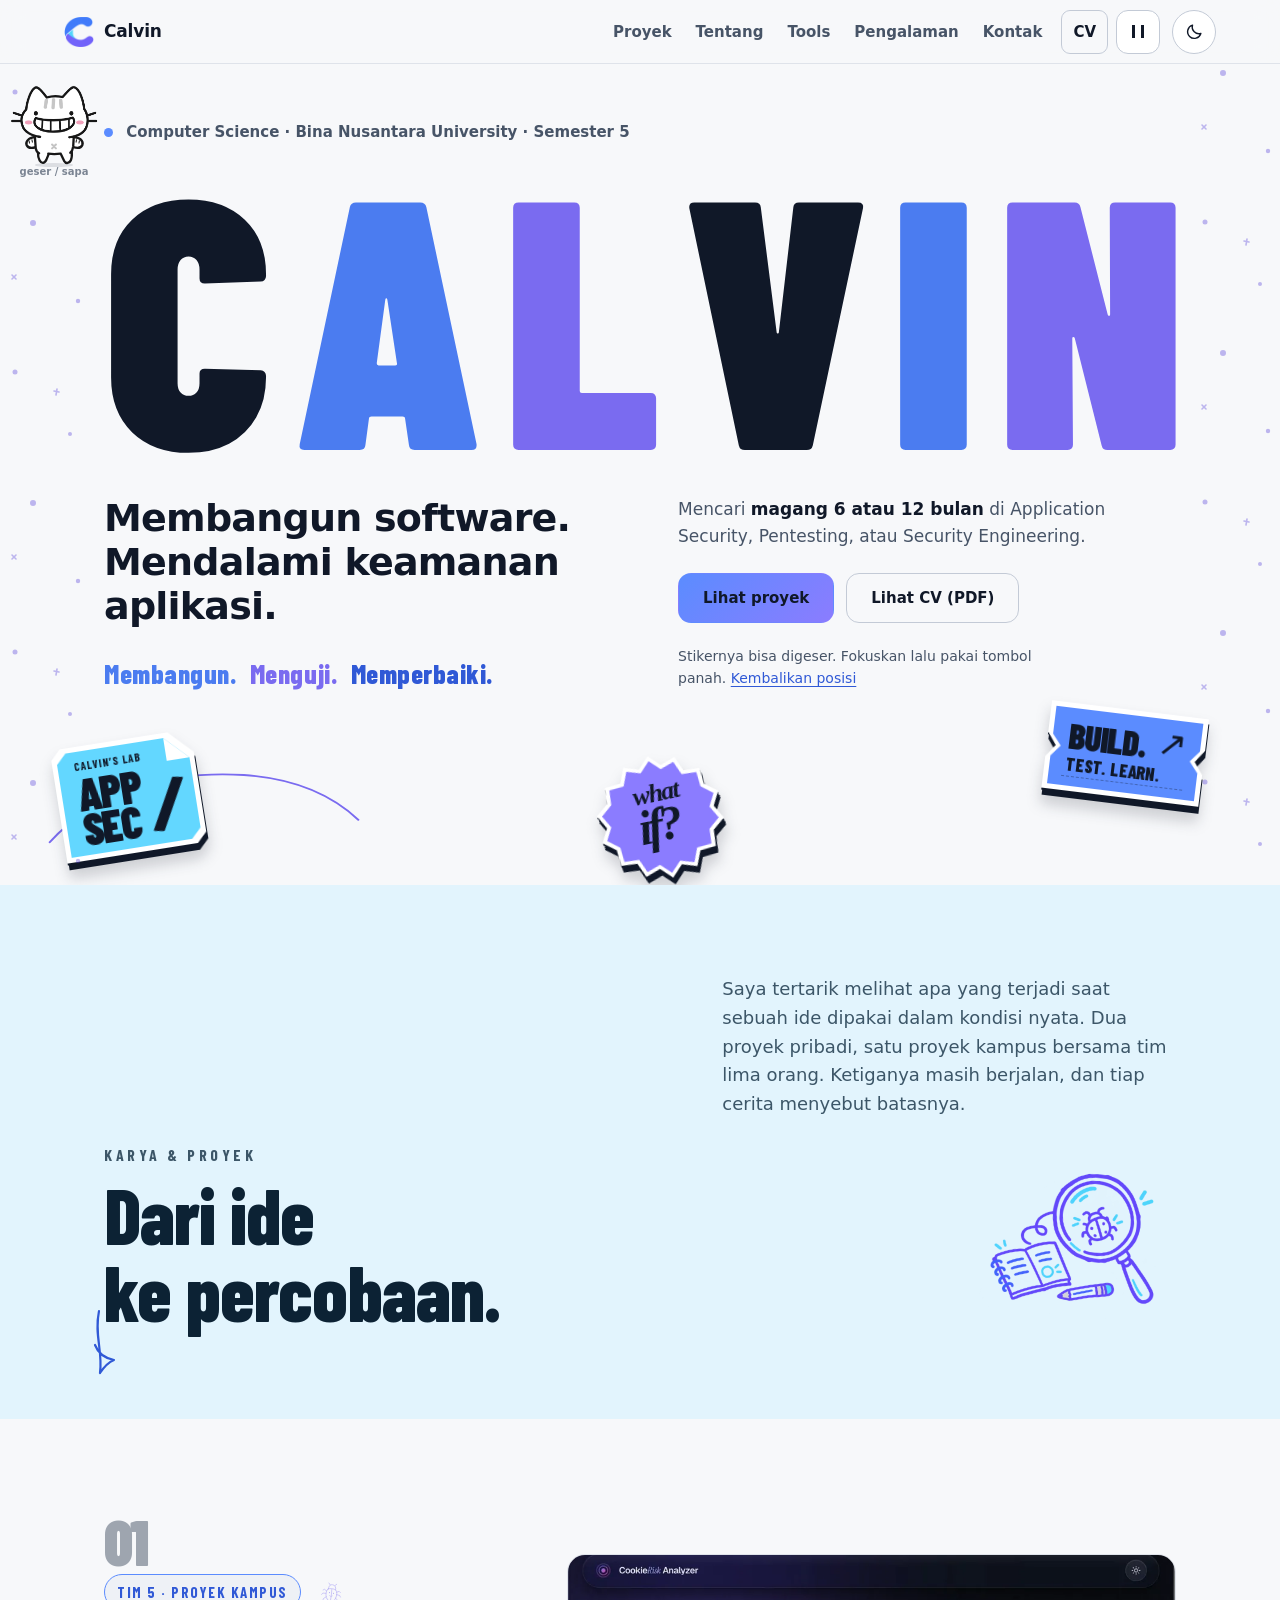
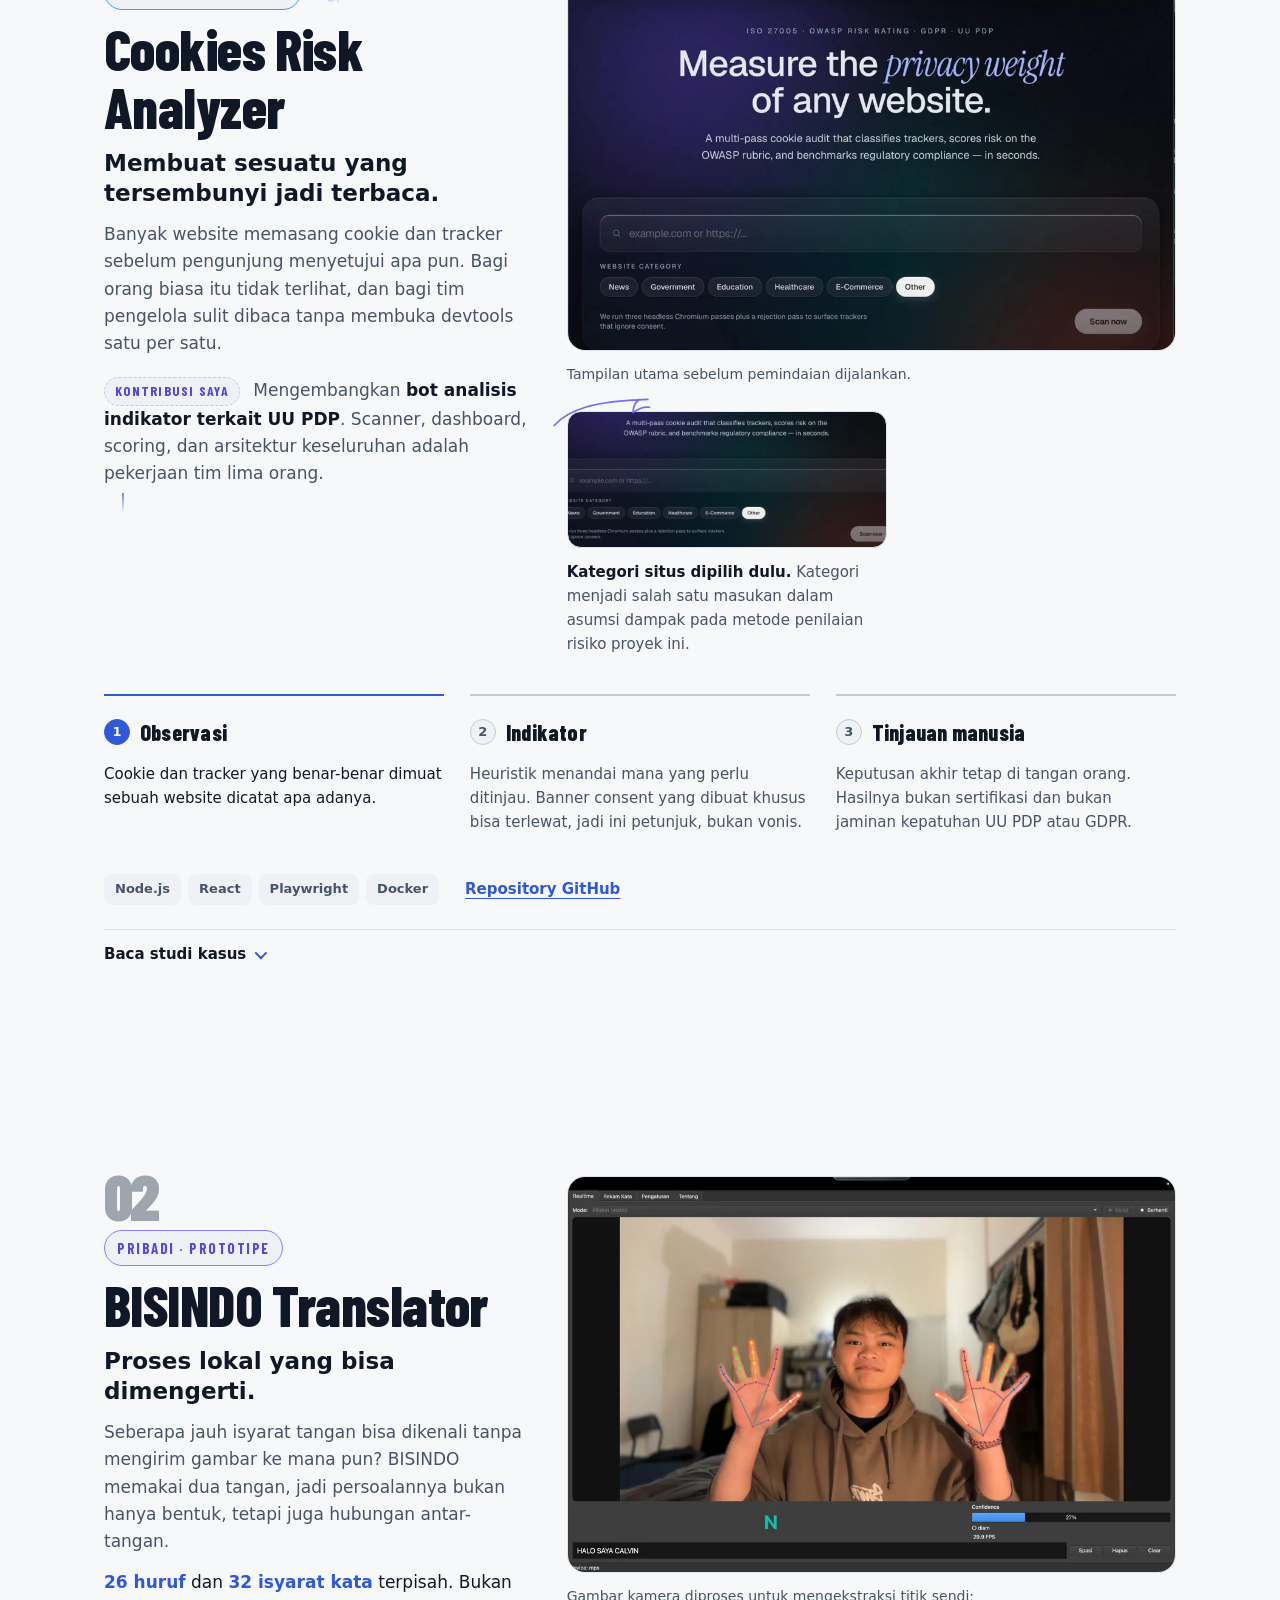
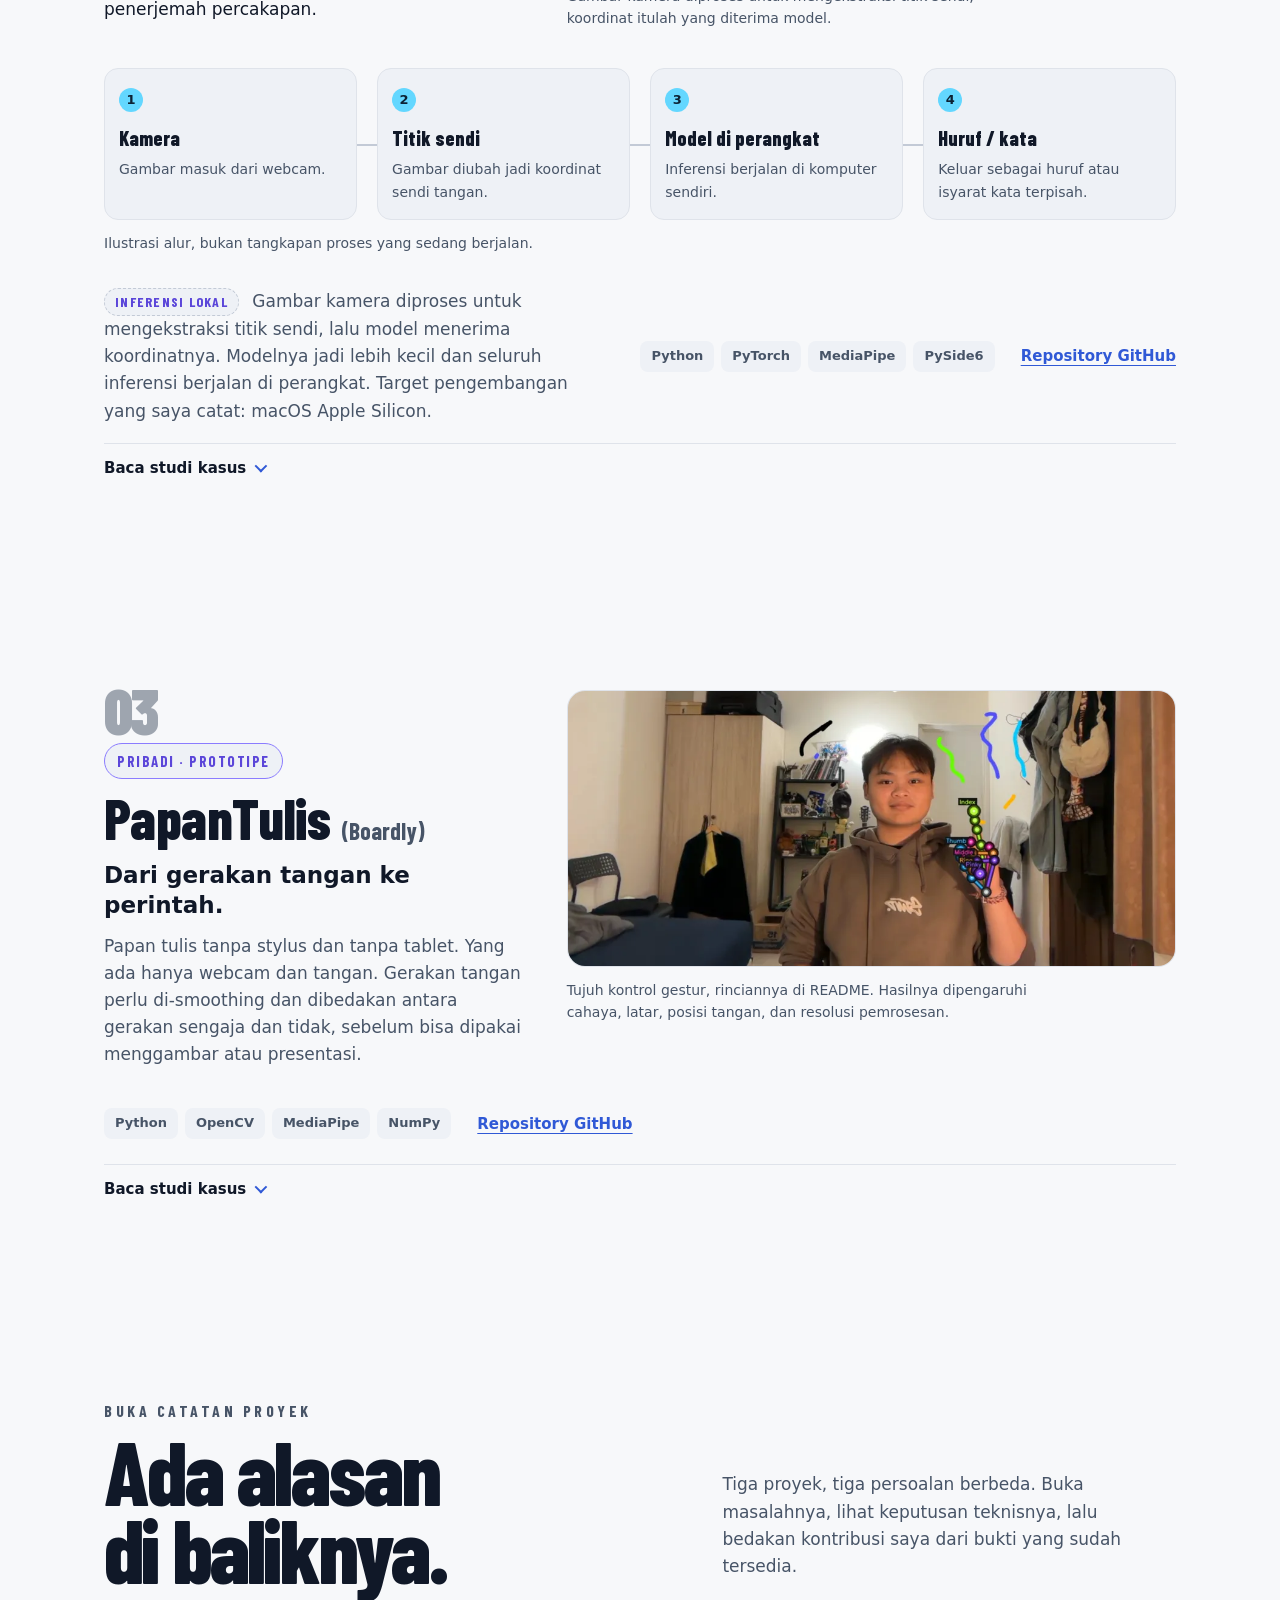
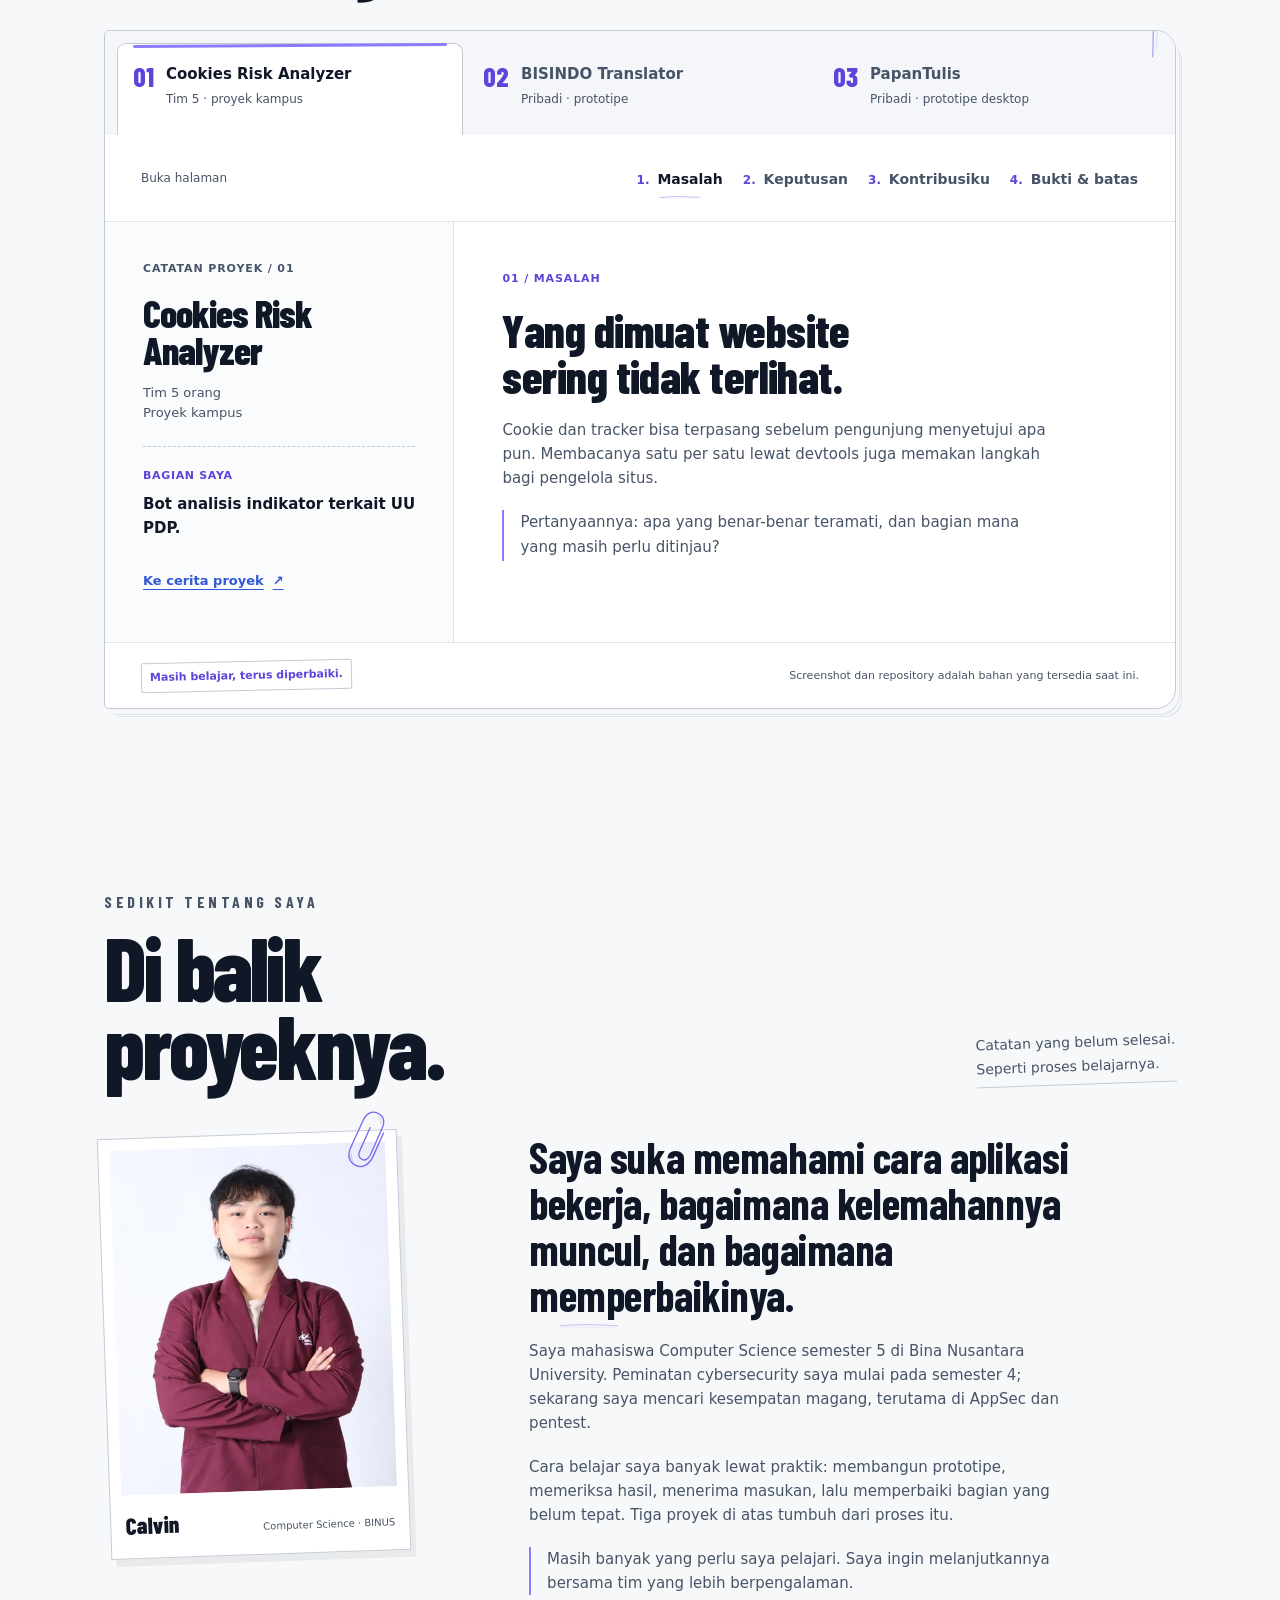
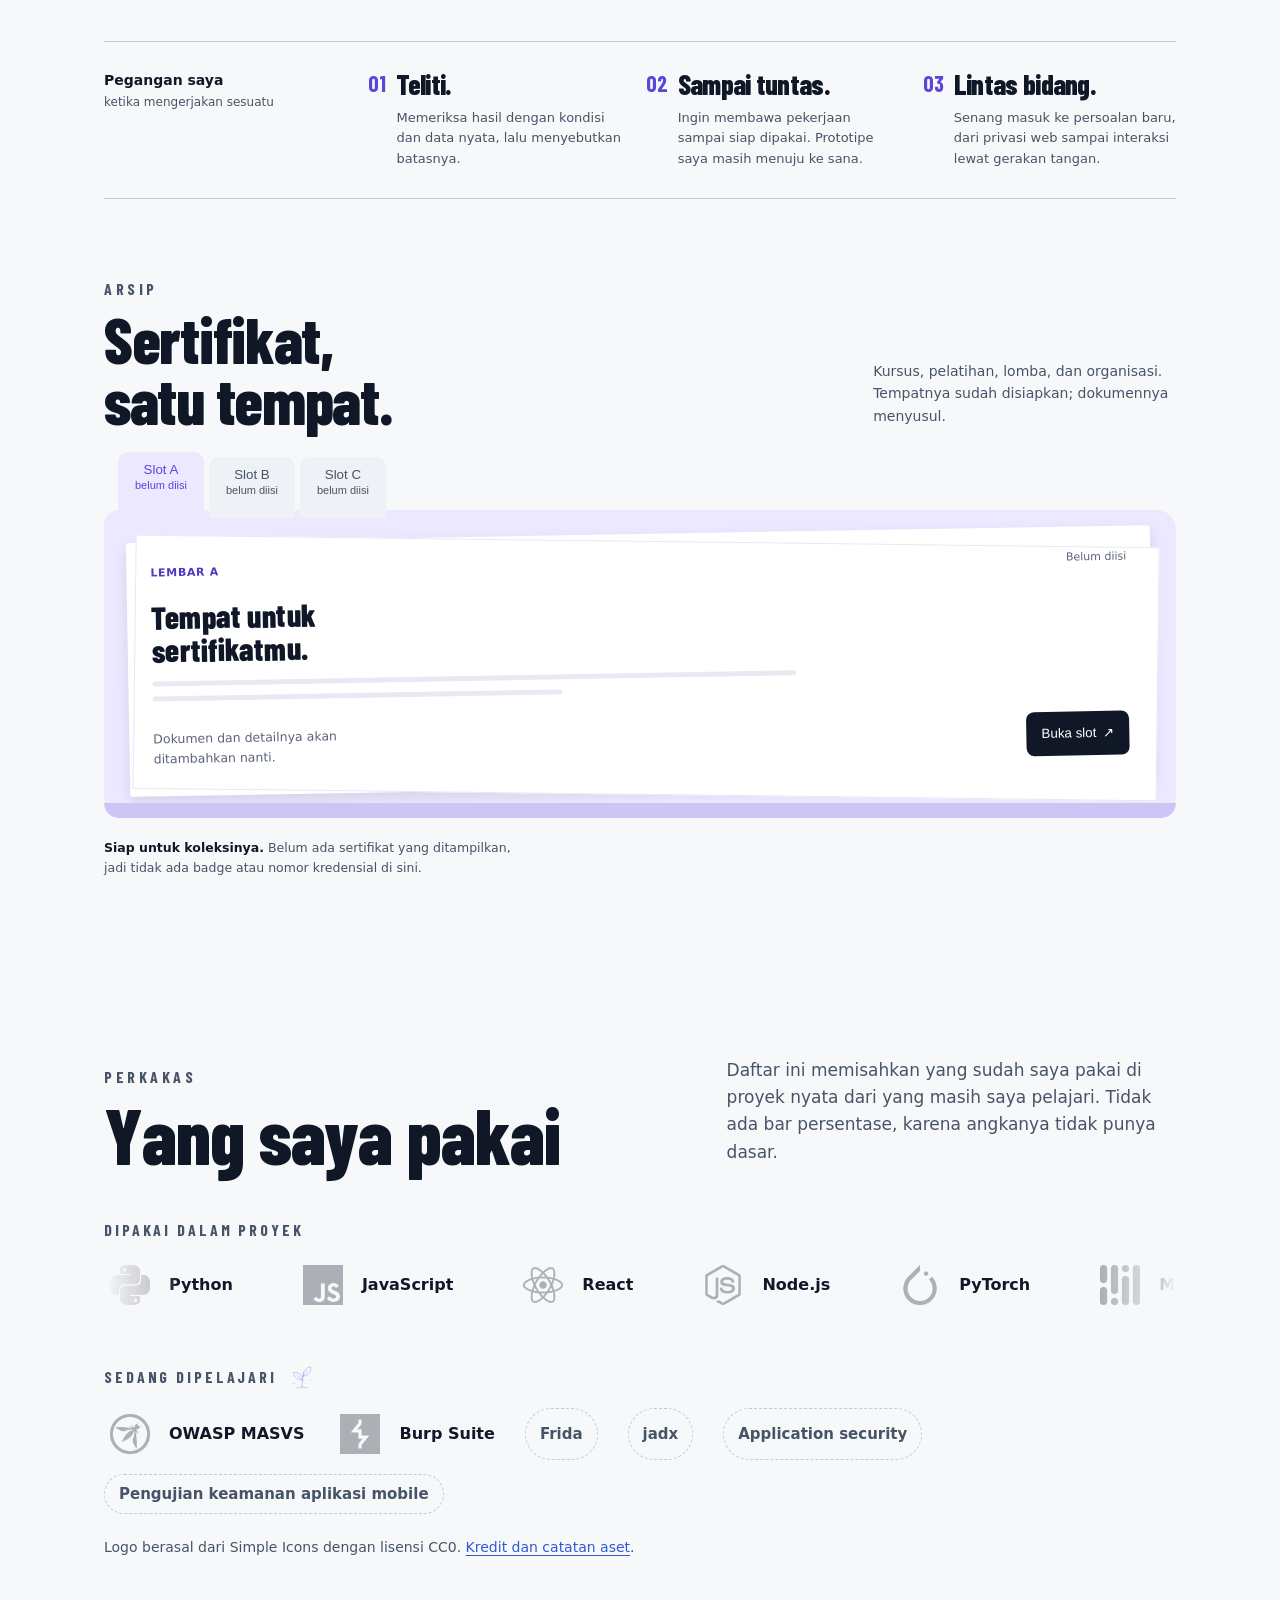
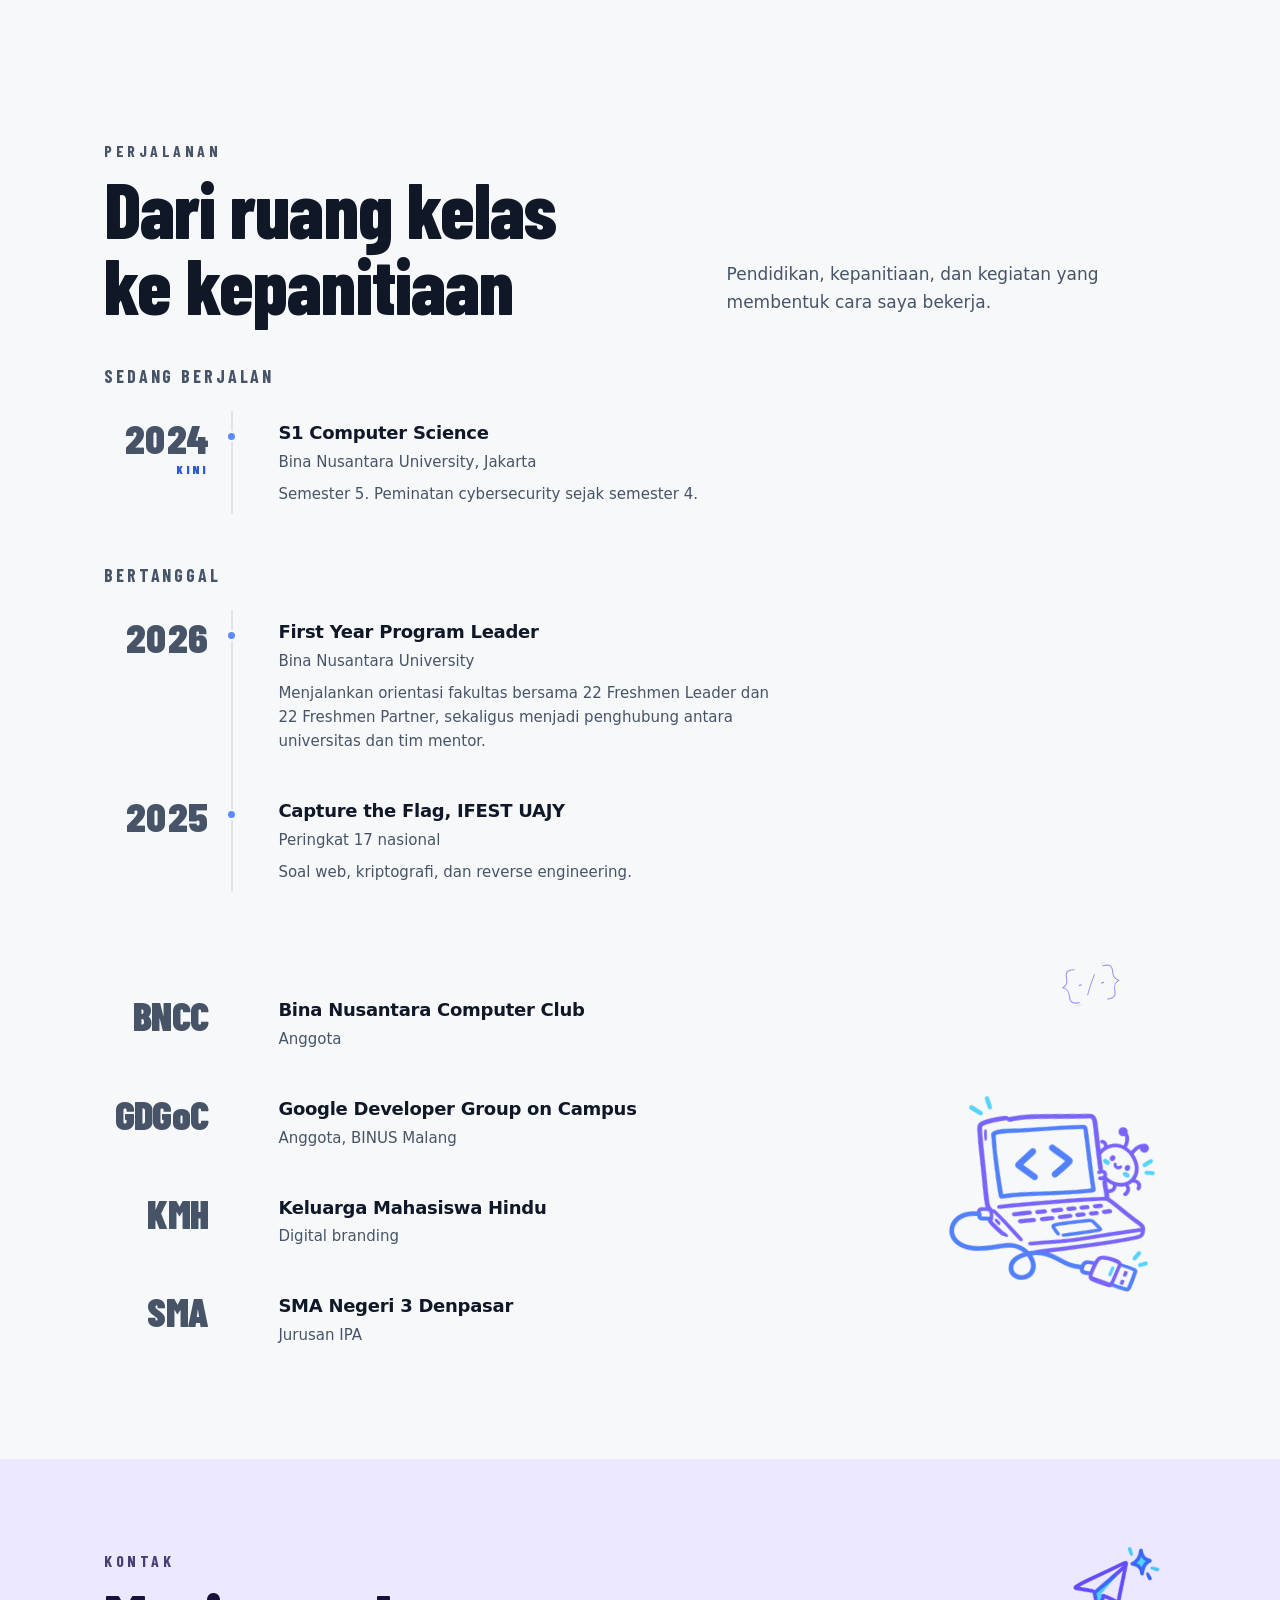
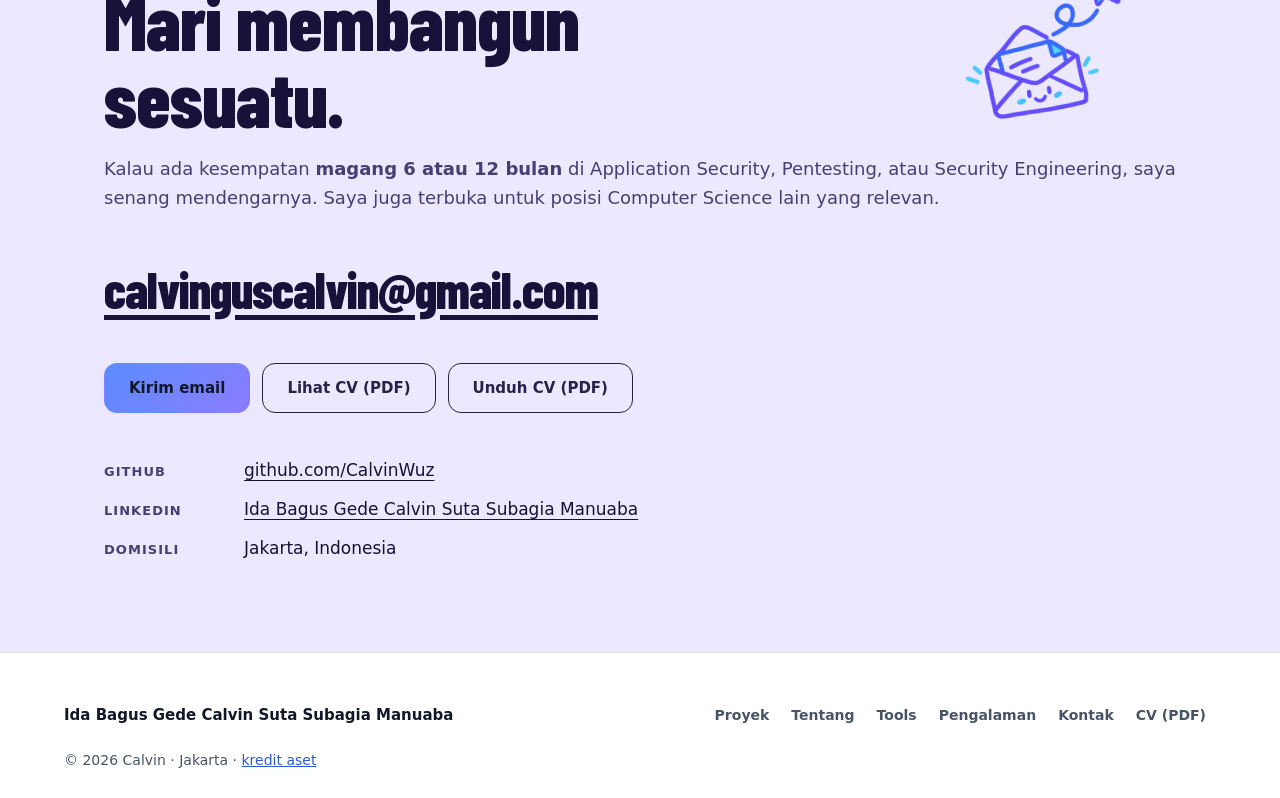
==== commit 302c2448: "Tambah 16 ekspresi kucing nonverbal dan ganti catatan proses dengan arsip sertifikat" ====
--- a/index.html
+++ b/index.html
@@ -42,6 +42,8 @@
 <link rel="stylesheet" href="styles.css">
 <link rel="stylesheet" href="polish-07.css">
 <link rel="stylesheet" href="page-polish.css">
+<link rel="stylesheet" href="archive-10.css">
+<link rel="stylesheet" href="expressions-10.css">
 <link rel="stylesheet" href="companion-08.css">
 </head>
 <body id="top">
@@ -492,13 +494,101 @@
       </div>
     </div>
 
-    <section class="notebook-about__notes" aria-labelledby="h-notes">
-      <header><p class="chapter-kicker">Dari halaman sebelumnya</p><h3 id="h-notes">Catatan dari prosesnya</h3><span class="notebook-about__coffee" aria-hidden="true"></span></header>
-      <ol class="notebook-about__note-list">
-        <li><span class="notebook-about__project-name">Cookies Risk Analyzer</span><div><h4>Pisahkan observasi dari kesimpulan.</h4><p>Bot yang saya kerjakan membantu membaca indikator terkait UU PDP. Cookie yang teramati, indikator otomatis, dan tinjauan manusia punya fungsi berbeda; ketiganya perlu dibaca terpisah.</p><a class="link" href="#studi-cookies">Ke catatan proyek <span aria-hidden="true">↗</span><span class="vh"> Cookies Risk Analyzer</span></a></div></li>
-        <li><span class="notebook-about__project-name">BISINDO Translator</span><div><h4>Tentukan apa yang masuk ke model.</h4><p>Model menerima koordinat sendi dari gambar kamera. Inferensi lokal dan cakupan kosakata perlu dijelaskan bersama batas evaluasinya.</p><a class="link" href="#studi-bisindo">Ke catatan proyek <span aria-hidden="true">↗</span><span class="vh"> BISINDO Translator</span></a></div></li>
-        <li><span class="notebook-about__project-name">PapanTulis</span><div><h4>Periksa kondisi penggunaan.</h4><p>Cahaya, posisi tangan, smoothing, dan resolusi pemrosesan memengaruhi pengenalan gestur. Perilaku prototipe perlu dibaca bersama kondisi penggunaannya.</p><a class="link" href="#studi-papantulis">Ke catatan proyek <span aria-hidden="true">↗</span><span class="vh"> PapanTulis</span></a></div></li>
-      </ol>
+    <!-- Arsip sertifikat. Nilai tiap lembar ditulis ulang dari js/certificates.js saat script
+         aktif; markup di bawah adalah tampilan tanpa JavaScript dan isinya harus ikut
+         diperbarui bila slot benar-benar diisi. -->
+    <section class="cert-archive" id="sertifikat" aria-labelledby="h-notes" data-cert-archive>
+      <header class="cert-archive__head">
+        <div>
+          <p class="chapter-kicker">Arsip</p>
+          <h3 id="h-notes" class="cert-archive__title">Sertifikat,<br>satu tempat.</h3>
+        </div>
+        <p class="cert-archive__intro">Kursus, pelatihan, lomba, dan organisasi. Tempatnya sudah disiapkan; dokumennya menyusul.</p>
+      </header>
+
+      <div class="cert-archive__tabs" role="group" aria-label="Pilih slot sertifikat" data-cert-tabs hidden>
+        <button class="cert-archive__tab" type="button" data-cert-tab aria-pressed="true">Slot A <small>belum diisi</small></button>
+        <button class="cert-archive__tab" type="button" data-cert-tab aria-pressed="false">Slot B <small>belum diisi</small></button>
+        <button class="cert-archive__tab" type="button" data-cert-tab aria-pressed="false">Slot C <small>belum diisi</small></button>
+      </div>
+
+      <article class="cert-archive__panel" data-cert-panel aria-label="Slot sertifikat A">
+        <div class="cert-archive__folder" data-cert-folder>
+          <div class="cert-archive__sheet" data-cert-sheet>
+            <p class="cert-archive__sheet-top"><span class="cert-archive__tag" data-cert-field="tag">Lembar A</span><span class="cert-archive__status" data-cert-field="status">Belum diisi</span></p>
+            <h4 data-cert-field="heading">Tempat untuk sertifikatmu.</h4>
+            <span class="cert-archive__rule" aria-hidden="true"></span><span class="cert-archive__rule" aria-hidden="true"></span>
+            <div class="cert-archive__sheet-foot"><p>Dokumen dan detailnya akan ditambahkan nanti.</p><button class="cert-archive__open" type="button" data-cert-open aria-expanded="false">Buka slot <span aria-hidden="true">↗</span></button></div>
+          </div>
+          <span class="cert-archive__lip" aria-hidden="true"></span>
+        </div>
+        <section class="cert-archive__detail" aria-label="Detail slot sertifikat A" data-cert-detail>
+          <header class="cert-archive__detail-head"><h5 data-cert-field="detailTitle">Isi slot A</h5><button type="button" class="cert-archive__close" data-cert-close>Tutup <span aria-hidden="true">×</span></button></header>
+          <div class="cert-archive__document" data-cert-document><strong>Dokumen belum ditambahkan</strong><span>Nanti gambar atau PDF sertifikat tampil di sini.</span></div>
+          <dl class="cert-archive__fields">
+            <div><dt>Nama sertifikat</dt><dd data-cert-field="title">Belum diisi</dd></div>
+            <div><dt>Penerbit</dt><dd data-cert-field="issuer">Belum diisi</dd></div>
+            <div><dt>Jenis</dt><dd data-cert-field="category">Belum diisi</dd></div>
+            <div><dt>Tanggal terbit</dt><dd data-cert-field="issued">Belum diisi</dd></div>
+            <div><dt>Keterampilan terkait</dt><dd data-cert-field="skills">Belum diisi</dd></div>
+            <div><dt>Tautan verifikasi</dt><dd data-cert-field="verify">Belum ditambahkan</dd></div>
+          </dl>
+          <p class="cert-archive__note">Lembar ini baru menyiapkan tempat. Dokumen, penerbit, tanggal, dan tautan aslinya menyusul.</p>
+        </section>
+      </article>
+
+      <article class="cert-archive__panel" data-cert-panel aria-label="Slot sertifikat B">
+        <div class="cert-archive__folder" data-cert-folder>
+          <div class="cert-archive__sheet" data-cert-sheet>
+            <p class="cert-archive__sheet-top"><span class="cert-archive__tag" data-cert-field="tag">Lembar B</span><span class="cert-archive__status" data-cert-field="status">Belum diisi</span></p>
+            <h4 data-cert-field="heading">Tempat untuk sertifikatmu.</h4>
+            <span class="cert-archive__rule" aria-hidden="true"></span><span class="cert-archive__rule" aria-hidden="true"></span>
+            <div class="cert-archive__sheet-foot"><p>Dokumen dan detailnya akan ditambahkan nanti.</p><button class="cert-archive__open" type="button" data-cert-open aria-expanded="false">Buka slot <span aria-hidden="true">↗</span></button></div>
+          </div>
+          <span class="cert-archive__lip" aria-hidden="true"></span>
+        </div>
+        <section class="cert-archive__detail" aria-label="Detail slot sertifikat B" data-cert-detail>
+          <header class="cert-archive__detail-head"><h5 data-cert-field="detailTitle">Isi slot B</h5><button type="button" class="cert-archive__close" data-cert-close>Tutup <span aria-hidden="true">×</span></button></header>
+          <div class="cert-archive__document" data-cert-document><strong>Dokumen belum ditambahkan</strong><span>Nanti gambar atau PDF sertifikat tampil di sini.</span></div>
+          <dl class="cert-archive__fields">
+            <div><dt>Nama sertifikat</dt><dd data-cert-field="title">Belum diisi</dd></div>
+            <div><dt>Penerbit</dt><dd data-cert-field="issuer">Belum diisi</dd></div>
+            <div><dt>Jenis</dt><dd data-cert-field="category">Belum diisi</dd></div>
+            <div><dt>Tanggal terbit</dt><dd data-cert-field="issued">Belum diisi</dd></div>
+            <div><dt>Keterampilan terkait</dt><dd data-cert-field="skills">Belum diisi</dd></div>
+            <div><dt>Tautan verifikasi</dt><dd data-cert-field="verify">Belum ditambahkan</dd></div>
+          </dl>
+          <p class="cert-archive__note">Lembar ini baru menyiapkan tempat. Dokumen, penerbit, tanggal, dan tautan aslinya menyusul.</p>
+        </section>
+      </article>
+
+      <article class="cert-archive__panel" data-cert-panel aria-label="Slot sertifikat C">
+        <div class="cert-archive__folder" data-cert-folder>
+          <div class="cert-archive__sheet" data-cert-sheet>
+            <p class="cert-archive__sheet-top"><span class="cert-archive__tag" data-cert-field="tag">Lembar C</span><span class="cert-archive__status" data-cert-field="status">Belum diisi</span></p>
+            <h4 data-cert-field="heading">Tempat untuk sertifikatmu.</h4>
+            <span class="cert-archive__rule" aria-hidden="true"></span><span class="cert-archive__rule" aria-hidden="true"></span>
+            <div class="cert-archive__sheet-foot"><p>Dokumen dan detailnya akan ditambahkan nanti.</p><button class="cert-archive__open" type="button" data-cert-open aria-expanded="false">Buka slot <span aria-hidden="true">↗</span></button></div>
+          </div>
+          <span class="cert-archive__lip" aria-hidden="true"></span>
+        </div>
+        <section class="cert-archive__detail" aria-label="Detail slot sertifikat C" data-cert-detail>
+          <header class="cert-archive__detail-head"><h5 data-cert-field="detailTitle">Isi slot C</h5><button type="button" class="cert-archive__close" data-cert-close>Tutup <span aria-hidden="true">×</span></button></header>
+          <div class="cert-archive__document" data-cert-document><strong>Dokumen belum ditambahkan</strong><span>Nanti gambar atau PDF sertifikat tampil di sini.</span></div>
+          <dl class="cert-archive__fields">
+            <div><dt>Nama sertifikat</dt><dd data-cert-field="title">Belum diisi</dd></div>
+            <div><dt>Penerbit</dt><dd data-cert-field="issuer">Belum diisi</dd></div>
+            <div><dt>Jenis</dt><dd data-cert-field="category">Belum diisi</dd></div>
+            <div><dt>Tanggal terbit</dt><dd data-cert-field="issued">Belum diisi</dd></div>
+            <div><dt>Keterampilan terkait</dt><dd data-cert-field="skills">Belum diisi</dd></div>
+            <div><dt>Tautan verifikasi</dt><dd data-cert-field="verify">Belum ditambahkan</dd></div>
+          </dl>
+          <p class="cert-archive__note">Lembar ini baru menyiapkan tempat. Dokumen, penerbit, tanggal, dan tautan aslinya menyusul.</p>
+        </section>
+      </article>
+
+      <p class="cert-archive__foot"><strong>Siap untuk koleksinya.</strong> Belum ada sertifikat yang ditampilkan, jadi tidak ada badge atau nomor kredensial di sini.</p>
+      <p class="vh" aria-live="polite" aria-atomic="true" data-cert-live></p>
     </section>
   </section>
 
@@ -684,7 +774,7 @@
 <div class="companion-v8" id="companion" data-mode="rest" data-expression="idle">
  <span class="pet-shadow" aria-hidden="true"></span>
  <button class="pet-actor" type="button" aria-label="Sapa kucing dan mulai tur singkat" aria-describedby="pet-help" title="Seret aku, atau klik untuk tur singkat">
-  <span class="pet-physical" aria-hidden="true"><span class="pet-skin"><svg xmlns="http://www.w3.org/2000/svg" viewBox="0 0 200 200" fill="none" class="pet-rig" aria-hidden="true">
+  <span class="pet-physical" aria-hidden="true"><span class="pet-skin calvin-cat10" data-expression="idle"><svg xmlns="http://www.w3.org/2000/svg" viewBox="0 0 200 200" fill="none" class="pet-rig" aria-hidden="true">
  <g class="pet-burst-fx" opacity="0" stroke="#d77264" stroke-width="3.4" stroke-linecap="round" stroke-linejoin="round">
   <g class="pet-puff pet-puff-left"><path d="M30 79c-12 1-19-8-13-15-9-8-1-19 8-15 0-12 15-14 18-3 12-2 16 12 7 18 3 10-10 18-20 15Z" fill="#fff8f3"/><path d="M25 67q-5-5 1-9"/></g>
   <g class="pet-puff pet-puff-right"><path d="M173 75c12 3 21-5 16-13 10-6 4-19-6-17 2-12-12-17-17-6-12-4-19 9-11 16-5 10 7 19 18 20Z" fill="#fff8f3"/><path d="M177 61q6-4 1-9"/></g>
@@ -743,6 +833,94 @@
    <g class="pet-expression pet-face-sulk" display="none"><path d="m55 83 18 0m55 0 18 0m-89-10 13-2m61 0 13 3m-50 39q5-6 11 0" stroke-width="3.8"/></g>
    <g class="pet-expression pet-face-sleep" display="none"><path d="M55 83q9 9 18 0m55 0q9 9 18 0m-51 29q6 5 12-1" stroke-width="3.8"/></g>
    <path class="pet-rage-mark" opacity="0" d="m144 57-1 6-6-1m14 1 1-6m-1 14-1-5-6 1" stroke="#d86458" stroke-width="3.1"/>
+   <!-- Native expression extension 10. All facial marks share the approved head frame. -->
+   <g class="pet-expression pet-face-curious" display="none">
+    <ellipse cx="64" cy="84" rx="7" ry="8" fill="#fff" stroke-width="3.5"/>
+    <g class="pet-dot-eyes" fill="#171717" stroke="none"><circle cx="64" cy="84" r="3.2"/><ellipse cx="138" cy="84" rx="4.2" ry="4.6"/></g>
+    <path d="M54 70q9-5 18-2m58 3q9-6 17-2M93 111q7 5 15-2" stroke-width="3.7"/>
+   </g>
+   <g class="pet-expression pet-face-laugh" display="none">
+    <path d="m55 86 9-6 9 6m56 0 9-6 9 6" stroke-width="4.4"/>
+    <path d="M82 101q18 6 37-1c-1 15-9 26-19 26-9 0-16-12-18-25Z" fill="#171717" stroke-width="3.7"/>
+    <path d="M85 103q15 5 30-1l-3 6q-13 3-25-1Z" fill="#fff" stroke="none"/>
+    <path d="M89 120q11-10 22 0-10 8-22 0Z" fill="#f2a1bb" stroke="none"/>
+   </g>
+   <g class="pet-expression pet-face-shy" display="none">
+    <g class="pet-dot-eyes" fill="#171717" stroke="none"><ellipse cx="64" cy="84" rx="3.6" ry="4.3"/><ellipse cx="138" cy="84" rx="3.6" ry="4.3"/></g>
+    <path d="m55 74 17 3m58 0 17-3M93 111q8 6 15-1" stroke-width="3.7"/>
+    <g class="pet-face-detail" stroke="#d56f92" stroke-width="2"><path d="m42 100-2 6m8-6-2 6m107-6-2 6m8-6-2 6"/></g>
+   </g>
+   <g class="pet-expression pet-face-surprised" display="none">
+    <ellipse cx="64" cy="84" rx="8.1" ry="8.8" fill="#fff" stroke-width="3.6"/><ellipse cx="138" cy="84" rx="8.1" ry="8.8" fill="#fff" stroke-width="3.6"/>
+    <g class="pet-dot-eyes" fill="#171717" stroke="none"><circle cx="64" cy="84" r="2.9"/><circle cx="138" cy="84" r="2.9"/></g>
+    <path d="M56 69q8-5 16 0m58 0q8-5 16 0" stroke-width="3.4"/>
+    <ellipse cx="100" cy="112" rx="7.8" ry="9.6" fill="#171717" stroke-width="3.8"/>
+    <path d="M96 117q4-4 8 0" stroke="#f2a1bb" stroke-width="3.7"/>
+   </g>
+   <g class="pet-expression pet-face-thinking" display="none">
+    <g class="pet-dot-eyes" fill="#171717" stroke="none"><ellipse cx="64" cy="84" rx="4" ry="4.3"/><ellipse cx="138" cy="84" rx="4" ry="4.3"/></g>
+    <path d="m55 73 17 0m58-3q8-5 16 0M92 112q7-4 15 0l4-3" stroke-width="3.7"/>
+    <path class="pet-face-detail" d="m152 69 3-5m-3 10 5 0" stroke="#c6c6c6" stroke-width="2.8"/>
+   </g>
+   <g class="pet-expression pet-face-mischievous" display="none">
+    <path d="m55 74 18 5m57 0 16-5" stroke-width="3.5"/>
+    <g class="pet-dot-eyes" fill="#171717" stroke="none"><ellipse cx="64" cy="84" rx="4.2" ry="3.4"/><ellipse cx="138" cy="84" rx="4.2" ry="3.4"/></g>
+    <path d="M78 105q19 10 43-3c-1 12-12 19-24 18-10-1-17-7-19-15Z" fill="#fff" stroke-width="3.9"/>
+    <path d="m96 111 0 7m12-10 0 8" stroke-width="2.8"/>
+   </g>
+   <g class="pet-expression pet-face-proud" display="none">
+    <path d="M55 85q9-13 18 0m56 0q9-13 18 0M82 106q18 12 36-1" stroke-width="4"/>
+    <path class="pet-face-detail" d="m151 67 2 5 5 2-5 2-2 5-2-5-5-2 5-2Z" fill="#fff" stroke="#c6c6c6" stroke-width="2.2"/>
+   </g>
+   <g class="pet-expression pet-face-focused" display="none">
+    <path d="m54 75 19 5m56 0 18-5" stroke-width="3.7"/>
+    <g class="pet-dot-eyes" fill="#171717" stroke="none"><ellipse cx="64" cy="84" rx="4.2" ry="3.4"/><ellipse cx="138" cy="84" rx="4.2" ry="3.4"/></g>
+    <path d="M92 112q8-3 16 0" stroke-width="3.8"/>
+   </g>
+   <g class="pet-expression pet-face-bored" display="none">
+    <path d="m55 82 18 0m56 0 18 0M94 113l13 0" stroke-width="3.8"/>
+    <path d="M64 84v5m74-5v5" stroke-width="3.4"/>
+   </g>
+   <g class="pet-expression pet-face-puzzled" display="none">
+    <g class="pet-dot-eyes" fill="#171717" stroke="none"><ellipse cx="64" cy="84" rx="4.2" ry="4.6"/><ellipse cx="138" cy="84" rx="4.2" ry="4.6"/></g>
+    <path d="M54 72q9-7 18-1m58 6 17-3M89 112q5-5 10 0 5 5 11-1" stroke-width="3.8"/>
+   </g>
+   <g class="pet-expression pet-face-sad" display="none">
+    <path d="m54 77 18-5m58 0 17 5M90 115q10-10 21 0" stroke-width="3.7"/>
+    <g class="pet-dot-eyes" fill="#171717" stroke="none"><ellipse cx="64" cy="84" rx="4.1" ry="4.5"/><ellipse cx="138" cy="84" rx="4.1" ry="4.5"/></g>
+    <path class="pet-tear pet-face-detail" d="M146 94c-1 5-5 9-4 12 1 5 8 4 8 0 0-3-3-8-4-12Z" fill="#c6c6c6" stroke="none"/>
+   </g>
+   <g class="pet-expression pet-face-love" display="none">
+    <g class="pet-heart-eyes" fill="#f2a1bb" stroke="#171717" stroke-width="2.7">
+     <path d="M64 93c-5-4-13-9-10-15 3-5 8-3 10 1 3-5 9-5 11-1 4 6-6 13-11 15Z"/>
+     <path d="M138 93c-5-4-13-9-10-15 3-5 8-3 10 1 3-5 9-5 11-1 4 6-6 13-11 15Z"/>
+    </g>
+    <path d="M88 108q1 7 12 2 10 6 13-2" stroke-width="3.9"/>
+    <path class="pet-face-detail pet-cheek-heart" d="M150 117c-8-5-7-11-2-10 2 0 3 2 3 3 3-4 7-3 7 1 0 2-4 5-8 6Z" fill="#f2a1bb" stroke="none"/>
+   </g>
+   <g class="pet-expression pet-face-wink" display="none">
+    <path d="m55 82 9 4 9-5" stroke-width="4"/>
+    <g class="pet-dot-eyes" fill="#171717" stroke="none"><ellipse cx="138" cy="84" rx="4.3" ry="4.7"/></g>
+    <path d="M80 104q19 7 40-2c-2 13-13 20-25 17-8-1-13-7-15-15Z" fill="#fff" stroke-width="3.9"/>
+    <path d="m94 109 0 8m12-9 0 9" stroke-width="2.7"/>
+   </g>
+   <g class="pet-expression pet-face-yawn" display="none">
+    <path d="M55 84q9 8 18-1m56 0q9 8 18 0" stroke-width="3.8"/>
+    <ellipse cx="100" cy="112" rx="9.8" ry="14" fill="#171717" stroke-width="3.5"/>
+    <path d="M94 121q6-8 12 0" fill="#f2a1bb" stroke="#f2a1bb" stroke-width="3.4"/>
+    <path class="pet-face-detail" d="M149 92c-2 4-4 6-3 9 1 3 6 3 6 0 0-3-2-5-3-9Z" fill="#c6c6c6" stroke="none"/>
+   </g>
+   <g class="pet-expression pet-face-sneeze" display="none">
+    <path d="m56 79 15 6-15 5m89-11-15 6 15 5M91 110q9-8 18 0-9 8-18 0Z" stroke-width="3.9"/>
+    <g class="pet-face-detail pet-sneeze-drops" stroke="#c6c6c6" stroke-width="2.7"><path d="m100 121 0 6m-8-7-3 4m19-4 3 4"/></g>
+   </g>
+   <g class="pet-expression pet-face-determined" display="none">
+    <path d="m54 73 19 7m74-7-18 7" stroke-width="3.9"/>
+    <g class="pet-dot-eyes" fill="#171717" stroke="none"><ellipse cx="64" cy="84" rx="4.1" ry="4.2"/><ellipse cx="138" cy="84" rx="4.1" ry="4.2"/></g>
+    <path d="M84 105q17-4 33 0l-1 13q-16 4-31-1Z" fill="#fff" stroke-width="3.9"/>
+    <path d="m95 106 0 12m11-12 0 12" stroke-width="2.7"/>
+   </g>
+   <!-- End native expression extension 10. -->
    <g class="pet-glasses" opacity="0" stroke-width="4"><path d="m51 78 5 17q11 7 24-2l5-16m31 0 5 16q13 9 25-2l4-14M83 81h34" fill="#20232a"/><path d="m60 82 7 0m59 0h7" stroke="#fff" stroke-width="2.5"/></g>
   </g>
   <g class="pet-raised-paws" opacity="0">
--- a/page-polish.css
+++ b/page-polish.css
@@ -66,16 +66,6 @@
 .notebook-about__trait-n{font-family:"Barlow Condensed",Impact,sans-serif;font-size:1.4rem;line-height:1.2;color:var(--accent-text-2);font-weight:700}
 .notebook-about__traits h3{font-family:"Barlow Condensed",Impact,sans-serif;font-size:1.75rem;line-height:1;font-weight:800}
 .notebook-about__traits p:not(.notebook-about__traits-label){font-size:.8125rem;line-height:1.6;color:var(--muted);margin-top:10px}
-.notebook-about__notes{margin-top:clamp(40px,5vw,64px);position:relative}
-.notebook-about__notes>header{position:relative;margin-bottom:22px;padding-right:80px}
-.notebook-about__notes>header h3{font-family:"Barlow Condensed",Impact,sans-serif;font-size:clamp(2rem,4vw,3.2rem);line-height:1.02;font-weight:800}
-.notebook-about__coffee{position:absolute;right:5px;top:-10px;width:62px;height:66px;transform:rotate(10deg);background:var(--ink-scribble);mask:url(img/decor/coffee-smile.svg) center/contain no-repeat;-webkit-mask:url(img/decor/coffee-smile.svg) center/contain no-repeat;pointer-events:none;opacity:.8}
-.notebook-about__note-list{list-style:none;margin:0;padding:0;border-top:1px solid var(--line-strong)}
-.notebook-about__note-list>li{display:grid;grid-template-columns:minmax(150px,.45fr) minmax(0,1.55fr);gap:30px;padding:26px 0 22px;border-bottom:1px solid var(--line)}
-.notebook-about__project-name{font-size:.75rem;font-weight:700;color:var(--accent-text-2);padding-top:4px}
-.notebook-about__note-list h4{font-size:1.0625rem;line-height:1.4;font-weight:700;letter-spacing:-.015em}
-.notebook-about__note-list p{font-size:.875rem;color:var(--muted);line-height:1.7;max-width:66ch;margin-top:9px}
-.notebook-about__note-list .link{font-size:.8125rem;gap:8px;margin-top:5px}
 
 @media(min-width:981px){.px-enhanced .px-project{min-height:420px}}
 @media(max-width:980px){
@@ -85,7 +75,6 @@
   .px-summary{padding:26px 22px}.px-pages{padding:30px 26px}
   .notebook-about__spread{grid-template-columns:minmax(160px,.65fr) minmax(0,1.35fr);gap:35px 32px}
   .notebook-about__traits{grid-template-columns:1fr;gap:22px}.notebook-about__traits-label br{display:none}.notebook-about__traits-label span{margin-left:8px}
-  .notebook-about__note-list>li{grid-template-columns:minmax(120px,.4fr) minmax(0,1.6fr);gap:25px}
 }
 @media(max-width:720px){
   .px-heading{grid-template-columns:1fr;gap:23px;margin-bottom:30px}.px-heading>p{font-size:.9375rem;max-width:44ch}
@@ -105,7 +94,6 @@
   .notebook-about__pull{font-size:2rem;max-width:25ch}.notebook-about__story>p:not(.notebook-about__pull){font-size:.875rem;margin-top:18px}
   .notebook-about__traits{padding:25px 0;margin-top:0;gap:22px}.notebook-about__traits-label{font-size:.8125rem}.notebook-about__traits-label span{display:block;margin:4px 0 0}
   .notebook-about__traits ol{grid-template-columns:1fr;gap:24px}.notebook-about__traits li{gap:15px}.notebook-about__traits h3{font-size:1.8rem}.notebook-about__traits p:not(.notebook-about__traits-label){font-size:.8125rem;margin-top:6px;max-width:42ch}
-  .notebook-about__note-list>li{grid-template-columns:1fr;gap:10px;padding:23px 0}.notebook-about__note-list h4{font-size:1rem}.notebook-about__note-list p{font-size:.8125rem}
 }
 @media(max-width:360px){.px-summary{display:block}.px-status{text-align:left;margin-top:10px}.px-summary h3{font-size:1.9rem}.px-chapter h4{font-size:2rem}.px-project-tab>span:last-child{display:block}.px-project-tab small{margin-top:3px}.px-chapter-buttons{gap:0 14px}.notebook-about__heading .display{font-size:3.3rem}}
 @media(prefers-reduced-motion:reduce){.px-project-tab{transition:none}}
--- a/archive-10.css
+++ b/archive-10.css
@@ -0,0 +1,64 @@
+/* Map arsip sertifikat. Warna, font, dan radius diambil dari token halaman, jadi kedua
+   tema ikut berubah tanpa palet kedua. Tidak ada header atau logo kedua di section ini. */
+.cert-archive{margin-top:clamp(48px,6vw,78px);position:relative}
+.cert-archive [hidden]{display:none!important}
+.cert-archive__head{display:flex;flex-wrap:wrap;justify-content:space-between;align-items:flex-end;gap:18px 32px;margin-bottom:26px}
+.cert-archive__title{font-family:'Barlow Condensed',system-ui,sans-serif;font-weight:800;font-size:clamp(38px,6.4vw,64px);line-height:.95;letter-spacing:-.02em;margin:6px 0 0;text-wrap:balance}
+.cert-archive__intro{max-width:34ch;color:var(--muted);font-size:14px;margin:0 0 4px}
+
+.cert-archive__tabs{display:flex;flex-wrap:wrap;gap:5px;padding:0 14px;position:relative;z-index:2}
+.cert-archive__tab{min-height:46px;border:0;border-radius:10px 10px 0 0;padding:10px 17px 14px;background:var(--chip);color:var(--muted);font:700 14px/1.2 inherit;cursor:pointer;position:relative;transition:transform .2s var(--ease),background .2s ease,color .2s ease;touch-action:manipulation}
+.cert-archive__tab::after{content:"";position:absolute;bottom:-8px;left:0;right:0;height:12px;background:inherit}
+.cert-archive__tab[aria-pressed=true]{background:var(--field-violet-bg);color:var(--accent-text-2);transform:translateY(-5px)}
+.cert-archive__tab small{display:block;font-size:11px;font-weight:500;margin-top:2px}
+.cert-archive__tab:focus-visible{outline:3px solid var(--accent-text);outline-offset:2px;z-index:3}
+
+.cert-archive__folder{background:var(--field-violet-bg);border-radius:15px 20px 22px 22px;padding:24px 24px 30px;position:relative;min-height:250px}
+.cert-archive__lip{position:absolute;bottom:0;left:0;right:0;height:15px;background:var(--field-violet-line);border-radius:0 0 22px 22px;pointer-events:none}
+/* Lembar kertas tetap terang di kedua tema, jadi warna isinya diturunkan dari tinta
+   cetak, bukan dari token teks halaman yang ikut berubah gelap. */
+.cert-archive__sheet{--sheet-muted:#5b6478;--sheet-rule:#e7eaf1;--sheet-accent:#4b3bc4;background:var(--paper);color:var(--print);padding:22px 24px 25px;border-radius:3px;transform:rotate(-1deg);position:relative;box-shadow:0 6px 14px var(--shadow)}
+.cert-archive__sheet::before{content:"";position:absolute;inset:7px -6px -7px 6px;border:1px solid var(--sheet-rule);background:var(--paper);z-index:-1;transform:rotate(1.7deg)}
+.cert-archive__sheet-top{display:flex;justify-content:space-between;align-items:center;gap:12px;margin:0 0 18px}
+.cert-archive__tag{font-size:11px;font-weight:700;letter-spacing:.06em;text-transform:uppercase;color:var(--sheet-accent)}
+.cert-archive__status{font-size:11px;color:var(--sheet-muted)}
+.cert-archive__sheet h4{font-family:'Barlow Condensed',system-ui,sans-serif;font-weight:800;font-size:clamp(26px,3.6vw,32px);line-height:1.05;letter-spacing:-.015em;margin:0 0 14px;max-width:18ch}
+.cert-archive__rule{display:block;width:66%;height:5px;background:var(--sheet-rule);border-radius:5px;margin-top:10px}
+.cert-archive__rule+.cert-archive__rule{width:42%}
+.cert-archive__sheet-foot{display:flex;flex-wrap:wrap;gap:12px;justify-content:space-between;align-items:center;margin-top:26px}
+.cert-archive__sheet-foot p{margin:0;color:var(--sheet-muted);font-size:12.5px;max-width:28ch}
+.cert-archive__open,.cert-archive__close{display:inline-flex;align-items:center;justify-content:center;gap:7px;min-height:44px;border:0;border-radius:8px;padding:9px 15px;background:var(--print);color:var(--paper);font:700 13px/1 inherit;cursor:pointer;touch-action:manipulation}
+.cert-archive__close{background:var(--chip);color:var(--ink);border:1px solid var(--line-strong)}
+.cert-archive__open:hover{background:var(--accent-text-2)}
+.cert-archive__open:focus-visible,.cert-archive__close:focus-visible{outline:3px solid var(--accent-text);outline-offset:2px}
+
+.cert-archive__detail{margin-top:20px;background:var(--surface);border:1px solid var(--line);border-radius:12px;padding:22px}
+.cert-archive__detail-head{display:flex;justify-content:space-between;align-items:center;gap:18px;margin-bottom:18px}
+.cert-archive__detail-head h5{font-family:'Barlow Condensed',system-ui,sans-serif;font-weight:800;font-size:clamp(23px,3vw,28px);line-height:1.05;letter-spacing:-.015em;margin:0}
+.cert-archive__document{min-height:120px;background:var(--chip);border:1px dashed var(--line-strong);border-radius:6px;display:grid;place-content:center;justify-items:center;text-align:center;padding:20px;margin-bottom:18px;gap:6px}
+.cert-archive__document strong{font-size:14px}
+.cert-archive__document span{font-size:12.5px;color:var(--muted);max-width:38ch}
+.cert-archive__document img{max-width:100%;height:auto;border-radius:4px}
+.cert-archive__fields{display:grid;grid-template-columns:repeat(auto-fit,minmax(190px,1fr));gap:14px 22px;margin:0}
+.cert-archive__fields dt{font-size:11px;color:var(--muted);letter-spacing:.02em}
+.cert-archive__fields dd{font-size:14px;margin:3px 0 0}
+.cert-archive__note{border-top:1px solid var(--line);margin:18px 0 0;padding-top:13px;color:var(--muted);font-size:12.5px}
+.cert-archive__foot{margin:20px 0 0;color:var(--muted);font-size:12.5px;max-width:52ch}
+.cert-archive__foot strong{color:var(--ink)}
+
+/* Pergantian lembar: satu animasi pendek, berhenti ketika gerak dijeda. */
+@keyframes cert-sheet-switch{0%{opacity:0;transform:rotate(-1deg) translateY(9px)}100%{opacity:1;transform:rotate(-1deg) translateY(0)}}
+.cert-archive__sheet.is-changing{animation:cert-sheet-switch .42s var(--ease)}
+html[data-motion=paused] .cert-archive__sheet.is-changing{animation:none}
+@media(prefers-reduced-motion:reduce){.cert-archive__sheet.is-changing{animation:none}.cert-archive__tab{transition:none}}
+
+/* Tanpa JavaScript ketiga lembar tampil berurutan, jadi beri jarak antarpanelnya. */
+.cert-archive:not(.cert-enhanced) .cert-archive__panel+.cert-archive__panel{margin-top:26px}
+
+@media(max-width:720px){
+  .cert-archive__folder{padding:18px 16px 26px}
+  .cert-archive__sheet{padding:18px 17px 20px}
+  .cert-archive__detail{padding:18px 16px}
+  .cert-archive__tabs{padding:0 8px}
+  .cert-archive__tab{padding:9px 13px 13px;font-size:13px}
+}
--- a/expressions-10.css
+++ b/expressions-10.css
@@ -0,0 +1,60 @@
+/* Illustration layer only. Keep travel/drag under the site's existing owner. */
+.calvin-cat10 .pet-rig{display:block;width:100%;height:100%;overflow:visible;pointer-events:none}
+.calvin-cat10 .pet-rig *{pointer-events:none}
+.calvin-cat10 .pet-anatomy{transform-box:view-box;transform-origin:100px 164px;transform:translate(var(--cat10-shift,0px),var(--cat10-lift,0px)) rotate(var(--cat10-lean,0deg)) scale(var(--cat10-sx,1),var(--cat10-sy,1))}
+.calvin-cat10 .pet-head,.calvin-cat10 .pet-arm,.calvin-cat10 .pet-leg,.calvin-cat10 .pet-dot-eyes{transform-box:view-box}
+.calvin-cat10 .pet-head{transform-origin:100px 120px;transform:rotate(var(--cat10-head,0deg))}
+.calvin-cat10 .pet-head-fill{fill:#fff;fill:color-mix(in srgb,#ff8d78 calc(var(--cat10-rage,0)*52%),#fff)}
+.calvin-cat10 .pet-arm-left{transform-origin:64px 139px;transform:rotate(var(--cat10-arm-l,0deg))}
+.calvin-cat10 .pet-arm-right{transform-origin:137px 139px;transform:rotate(var(--cat10-arm-r,0deg))}
+.calvin-cat10 .pet-leg-left{transform-origin:79px 157px;transform:rotate(var(--cat10-leg-l,0deg))}
+.calvin-cat10 .pet-leg-right{transform-origin:123px 157px;transform:rotate(var(--cat10-leg-r,0deg))}
+.calvin-cat10 .pet-dot-eyes{transform-origin:100px 84px;transform:translateX(var(--cat10-gaze,0px)) scaleY(var(--cat10-blink,1))}
+.calvin-cat10 .pet-expression{display:none}
+.calvin-cat10 .pet-face-idle{display:block}
+.calvin-cat10[data-expression]:not([data-expression=idle]) .pet-face-idle{display:none}
+.calvin-cat10 .pet-glasses,.calvin-cat10 .pet-flower,.calvin-cat10 .pet-coffee,.calvin-cat10 .pet-angry-huff,.calvin-cat10 .pet-dizzy-stars{opacity:0}
+.calvin-cat10 .pet-red{opacity:calc(var(--cat10-rage,0)*.7)}
+.calvin-cat10 .pet-rage-mark{opacity:var(--cat10-rage,0)}
+.calvin-cat10 .pet-raised-paws{opacity:var(--cat10-raised,0)}
+.calvin-cat10 .pet-burst-fx{opacity:0}
+.calvin-cat10[data-expression=angry-burst] .pet-burst-fx{opacity:calc(1 - var(--cat10-burst,0))}
+.calvin-cat10 .pet-puff-left{transform-box:view-box;transform-origin:40px 76px;transform:translate(calc(var(--cat10-burst,0)*-9px),calc(var(--cat10-burst,0)*-7px)) scale(calc(.65 + var(--cat10-burst,0)*.6))}
+.calvin-cat10 .pet-puff-right{transform-box:view-box;transform-origin:161px 76px;transform:translate(calc(var(--cat10-burst,0)*9px),calc(var(--cat10-burst,0)*-7px)) scale(calc(.65 + var(--cat10-burst,0)*.6))}
+.calvin-cat10[data-expression=dizzy] .pet-dizzy-stars{opacity:1}
+.calvin-cat10[data-paused=true] .pet-rig *{animation:none!important}
+@media(prefers-reduced-motion:reduce){.calvin-cat10 .pet-rig *{animation:none!important;transition:none!important}}
+/* Expression visibility rules. */
+.calvin-cat10[data-expression="idle"] .pet-expression.pet-face-idle{display:block}
+.calvin-cat10[data-expression="greet"] .pet-expression.pet-face-greet{display:block}
+.calvin-cat10[data-expression="approve"] .pet-expression.pet-face-greet{display:block}
+.calvin-cat10[data-expression="cool"] .pet-expression.pet-face-idle{display:block}
+.calvin-cat10[data-expression="flower"] .pet-expression.pet-face-idle{display:block}
+.calvin-cat10[data-expression="coffee"] .pet-expression.pet-face-idle{display:block}
+.calvin-cat10[data-expression="held"] .pet-expression.pet-face-held{display:block}
+.calvin-cat10[data-expression="wind"] .pet-expression.pet-face-wind{display:block}
+.calvin-cat10[data-expression="dizzy"] .pet-expression.pet-face-dizzy{display:block}
+.calvin-cat10[data-expression="angry-build"] .pet-expression.pet-face-build{display:block}
+.calvin-cat10[data-expression="angry-burst"] .pet-expression.pet-face-burst{display:block}
+.calvin-cat10[data-expression="angry"] .pet-expression.pet-face-angry{display:block}
+.calvin-cat10[data-expression="sulk"] .pet-expression.pet-face-sulk{display:block}
+.calvin-cat10[data-expression="sleep"] .pet-expression.pet-face-sleep{display:block}
+.calvin-cat10[data-expression="curious"] .pet-expression.pet-face-curious{display:block}
+.calvin-cat10[data-expression="laugh"] .pet-expression.pet-face-laugh{display:block}
+.calvin-cat10[data-expression="shy"] .pet-expression.pet-face-shy{display:block}
+.calvin-cat10[data-expression="surprised"] .pet-expression.pet-face-surprised{display:block}
+.calvin-cat10[data-expression="thinking"] .pet-expression.pet-face-thinking{display:block}
+.calvin-cat10[data-expression="mischievous"] .pet-expression.pet-face-mischievous{display:block}
+.calvin-cat10[data-expression="proud"] .pet-expression.pet-face-proud{display:block}
+.calvin-cat10[data-expression="focused"] .pet-expression.pet-face-focused{display:block}
+.calvin-cat10[data-expression="bored"] .pet-expression.pet-face-bored{display:block}
+.calvin-cat10[data-expression="puzzled"] .pet-expression.pet-face-puzzled{display:block}
+.calvin-cat10[data-expression="sad"] .pet-expression.pet-face-sad{display:block}
+.calvin-cat10[data-expression="love"] .pet-expression.pet-face-love{display:block}
+.calvin-cat10[data-expression="wink"] .pet-expression.pet-face-wink{display:block}
+.calvin-cat10[data-expression="yawn"] .pet-expression.pet-face-yawn{display:block}
+.calvin-cat10[data-expression="sneeze"] .pet-expression.pet-face-sneeze{display:block}
+.calvin-cat10[data-expression="determined"] .pet-expression.pet-face-determined{display:block}
+.calvin-cat10[data-expression="cool"] .pet-glasses{opacity:1}
+.calvin-cat10[data-expression="flower"] .pet-flower{opacity:1}
+.calvin-cat10[data-expression="coffee"] .pet-coffee{opacity:1}
--- a/companion-08.css
+++ b/companion-08.css
@@ -6,29 +6,25 @@
 
 .pet-physical,.pet-skin{position:absolute;display:block;inset:0;pointer-events:none}
 .pet-physical{transform:translate(calc(var(--pet-shift-x,0px)),calc(var(--pet-lift,0px) + var(--pet-bob,0px))) rotate(var(--pet-lean,0deg));scale:var(--pet-scale,1);transform-origin:50% 74%;transition:scale .16s cubic-bezier(.2,.8,.3,1);will-change:transform}
-.pet-rig{display:block;width:100%;height:100%;overflow:visible}.pet-rig *{pointer-events:none}
-.pet-anatomy{transform-box:view-box;transform-origin:100px 164px;transform:scale(var(--pet-squash-x,1),var(--pet-squash-y,1))}
-.pet-head,.pet-arm,.pet-leg,.pet-dot-eyes,.pet-build-eyes,.pet-puff,.pet-pop-lines{transform-box:view-box}
-.pet-head{transform-origin:100px 120px;transform:rotate(calc(var(--head-tilt,0deg) + var(--ear-left,0deg)*.22)) scale(calc(1 + var(--rage-progress,0)*.025));will-change:transform}
-.pet-head-fill{fill:#fff;fill:color-mix(in srgb,#ff8d78 calc(var(--rage-progress,0)*52%),#fff)}
-.pet-arm-left{transform-origin:64px 139px;transform:rotate(var(--arm-left,0deg))}.pet-arm-right{transform-origin:137px 139px;transform:rotate(var(--arm-right,0deg))}
-.pet-leg-left{transform-origin:79px 157px;transform:rotate(var(--leg-left,0deg)) scaleY(var(--leg-scale-left,1))}.pet-leg-right{transform-origin:123px 157px;transform:rotate(var(--leg-right,0deg)) scaleY(var(--leg-scale-right,1))}
-.pet-raised-paws{opacity:0}.companion-v8:is([data-expression=held],[data-expression^=angry]) .pet-raised-paws{opacity:1}
-.pet-red{opacity:calc(var(--rage-progress,0)*.7)}.pet-rage-mark{opacity:var(--rage-progress,0)}
-.pet-expression{display:none}.pet-face-idle{display:block}
-.companion-v8:is([data-expression=greet],[data-expression=approve]) .pet-face-idle,.companion-v8:is([data-expression=held],[data-expression=wind],[data-expression=dizzy],[data-expression=angry-build],[data-expression=angry-burst],[data-expression=angry],[data-expression=sulk],[data-expression=sleep]) .pet-face-idle{display:none}
-.companion-v8:is([data-expression=greet],[data-expression=approve]) .pet-face-greet,.companion-v8[data-expression=held] .pet-face-held,.companion-v8[data-expression=wind] .pet-face-wind,.companion-v8[data-expression=dizzy] .pet-face-dizzy,.companion-v8[data-expression=angry-build] .pet-face-build,.companion-v8[data-expression=angry-burst] .pet-face-burst,.companion-v8[data-expression=angry] .pet-face-angry,.companion-v8[data-expression=sulk] .pet-face-sulk,.companion-v8[data-expression=sleep] .pet-face-sleep{display:block}
-.pet-dot-eyes{transform-origin:100px 84px;transform:translateX(var(--pet-gaze,0px));animation:pet-blink-08 6.4s infinite}
+/* Lapisan ilustrasi (anatomi, wajah, sendi) dimiliki expressions-10.css lewat --cat10-*.
+   Berkas ini hanya menyimpan lapisan fisik, efek, dan lima override yang memang perlu
+   mengomposisikan nilai tambahan di atas pose: telinga, skala kaki, kedipan, dan pop-lines. */
+.pet-build-eyes,.pet-pop-lines{transform-box:view-box}
+/* Pose menaruh lift/lean/shift pada .pet-physical, jadi di sini anatomi hanya menerima squash. */
+.calvin-cat10 .pet-anatomy{transform:scale(var(--cat10-sx,1),var(--cat10-sy,1))}
+/* Kepala ikut terpengaruh telinga dan pembesaran saat marah. */
+.calvin-cat10 .pet-head{transform:rotate(calc(var(--cat10-head,0deg) + var(--ear-left,0deg)*.22)) scale(calc(1 + var(--cat10-rage,0)*.025));will-change:transform}
+/* Kaki perlu scaleY saat melangkah, di atas rotasi dari pose. */
+.calvin-cat10 .pet-leg-left{transform:rotate(var(--cat10-leg-l,0deg)) scaleY(var(--leg-scale-left,1))}
+.calvin-cat10 .pet-leg-right{transform:rotate(var(--cat10-leg-r,0deg)) scaleY(var(--leg-scale-right,1))}
+/* Kedipan memakai properti scale terpisah agar tidak bertabrakan dengan transform gaze. */
+.calvin-cat10 .pet-dot-eyes{transform:translateX(var(--cat10-gaze,0px));animation:pet-blink-08 6.4s infinite}
 .companion-v8[data-mode=wrap] .pet-dot-eyes{animation:none}
-.pet-build-eyes{transform-origin:100px 84px;transform:scaleY(calc(1 - var(--rage-progress,0)*.28))}
-.pet-glasses,.pet-flower,.pet-coffee,.pet-dizzy-stars,.pet-burst-fx,.pet-angry-huff{opacity:0}
+.pet-build-eyes{transform-origin:100px 84px;transform:scaleY(calc(1 - var(--cat10-rage,0)*.28))}
 .companion-v8[data-expression=angry] .pet-angry-huff{opacity:.8;animation:pet-huff-08 .7s ease-out both}
-.companion-v8[data-expression=cool] .pet-glasses,.companion-v8[data-expression=flower] .pet-flower,.companion-v8[data-expression=coffee] .pet-coffee{opacity:1}
-.companion-v8[data-expression=dizzy] .pet-dizzy-stars{opacity:1;animation:pet-stars-08 .65s ease-in-out infinite alternate;transform-origin:100px 90px}
-.companion-v8[data-expression=angry-burst] .pet-burst-fx{opacity:calc(1 - var(--burst-progress,0))}
-.pet-puff-left{transform-origin:40px 76px;transform:translate(calc(var(--burst-progress,0)*-10px),calc(var(--burst-progress,0)*-8px)) scale(calc(.65 + var(--burst-progress,0)*.6))}
-.pet-puff-right{transform-origin:161px 76px;transform:translate(calc(var(--burst-progress,0)*10px),calc(var(--burst-progress,0)*-8px)) scale(calc(.65 + var(--burst-progress,0)*.6))}
-.pet-pop-lines{transform-origin:100px 100px;transform:scale(calc(.92 + var(--burst-progress,0)*.15))}
+.companion-v8[data-expression=dizzy] .pet-dizzy-stars{animation:pet-stars-08 .65s ease-in-out infinite alternate;transform-origin:100px 90px}
+.pet-pop-lines{transform-origin:100px 100px;transform:scale(calc(.92 + var(--cat10-burst,0)*.15))}
+/* Bayangan adalah saudara .pet-skin, jadi ia memakai salinan squash di root, bukan --cat10-*. */
 .pet-shadow{position:absolute;left:30%;bottom:6%;width:40%;height:3.5%;background:#26314a;border-radius:50%;opacity:.13;transform:scaleX(var(--pet-squash-x,1))}
 .companion-v8:is([data-mode=drag],[data-mode=flight]) .pet-shadow{opacity:0}
 .pet-caption{position:absolute;bottom:-6px;left:50%;transform:translateX(-50%);font:700 10px/1.4 system-ui,sans-serif;white-space:nowrap;color:var(--muted);opacity:.7;pointer-events:none}
@@ -48,4 +44,6 @@
 .companion-v8.is-paused *{animation-play-state:paused!important;transition:none!important}
 .pet-wrap{position:fixed;left:0;top:0;pointer-events:none;width:96px;height:104px;z-index:54;transform:translate3d(var(--wrap-x,-300px),var(--wrap-y,-300px),0)}
 @media(max-width:720px){.companion-v8,.pet-wrap{width:84px;height:92px}.pet-caption{font-size:9px}.pet-bubble{padding:15px;width:min(228px,calc(100vw - 24px))}}
-@media(prefers-reduced-motion:reduce){.companion-v8 *,.pet-wrap *{animation:none!important;transition:none!important}.pet-physical{transform:none;scale:1}.pet-anatomy,.pet-head,.pet-dot-eyes{transform:none}}
+/* Reduced motion mematikan animasi dan transisi. Nilai pose tidak dinolkan di CSS: controller
+   sudah meminta pose statis lewat getPose({motion:false}), dan seret tetap mengikuti tangan. */
+@media(prefers-reduced-motion:reduce){.companion-v8 *,.pet-wrap *{animation:none!important;transition:none!important}}
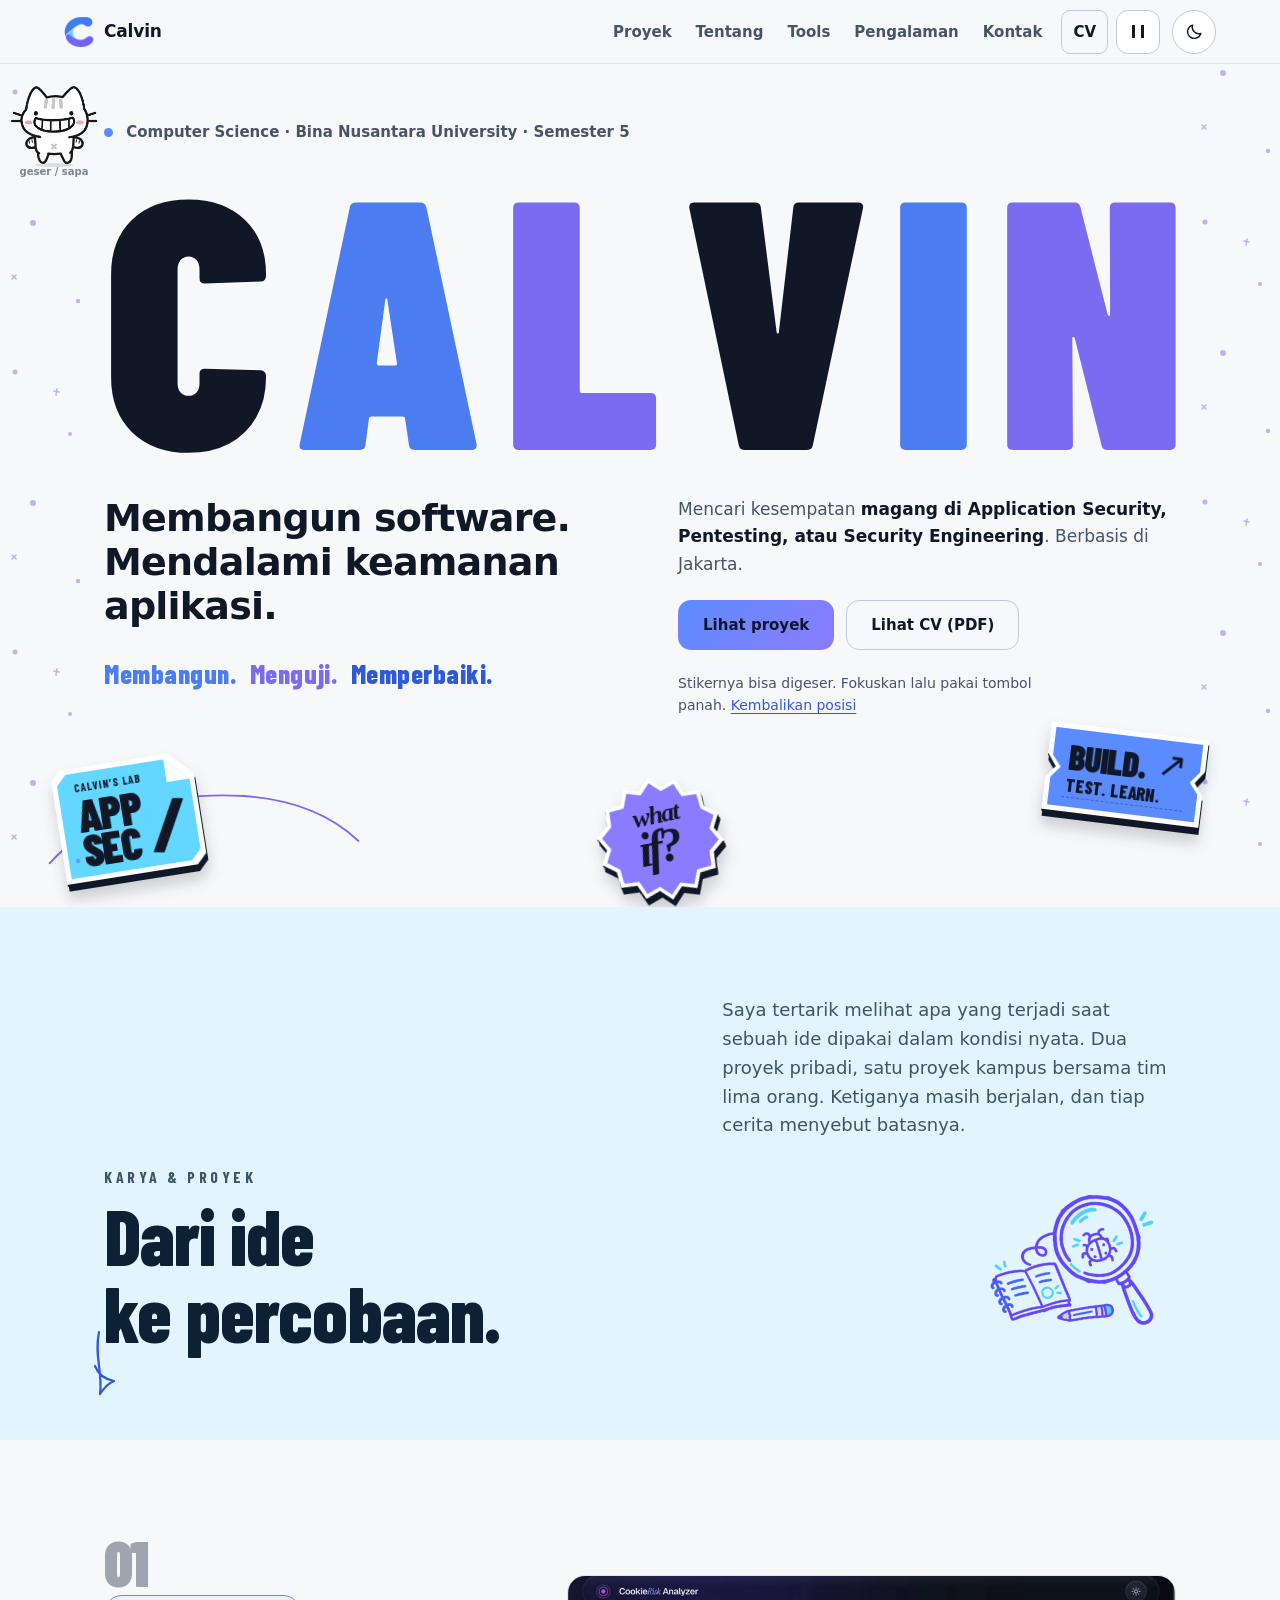
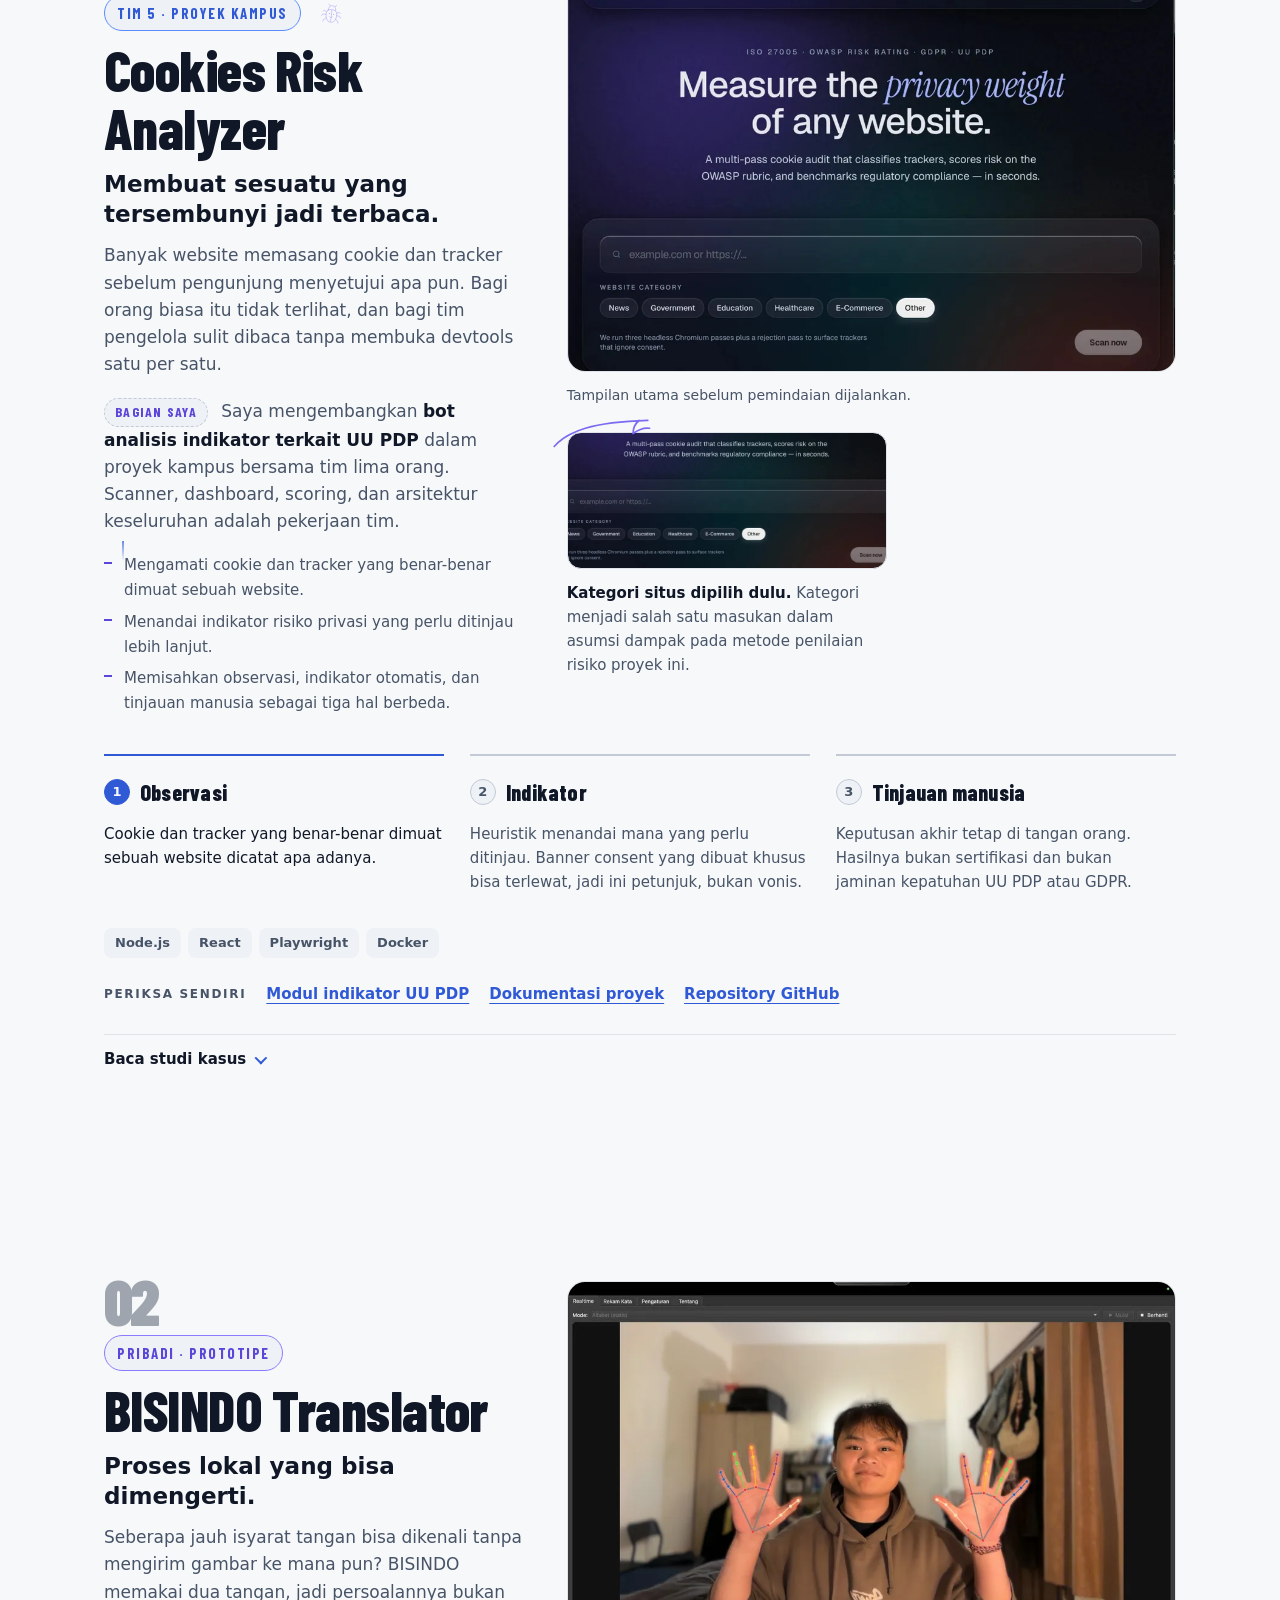
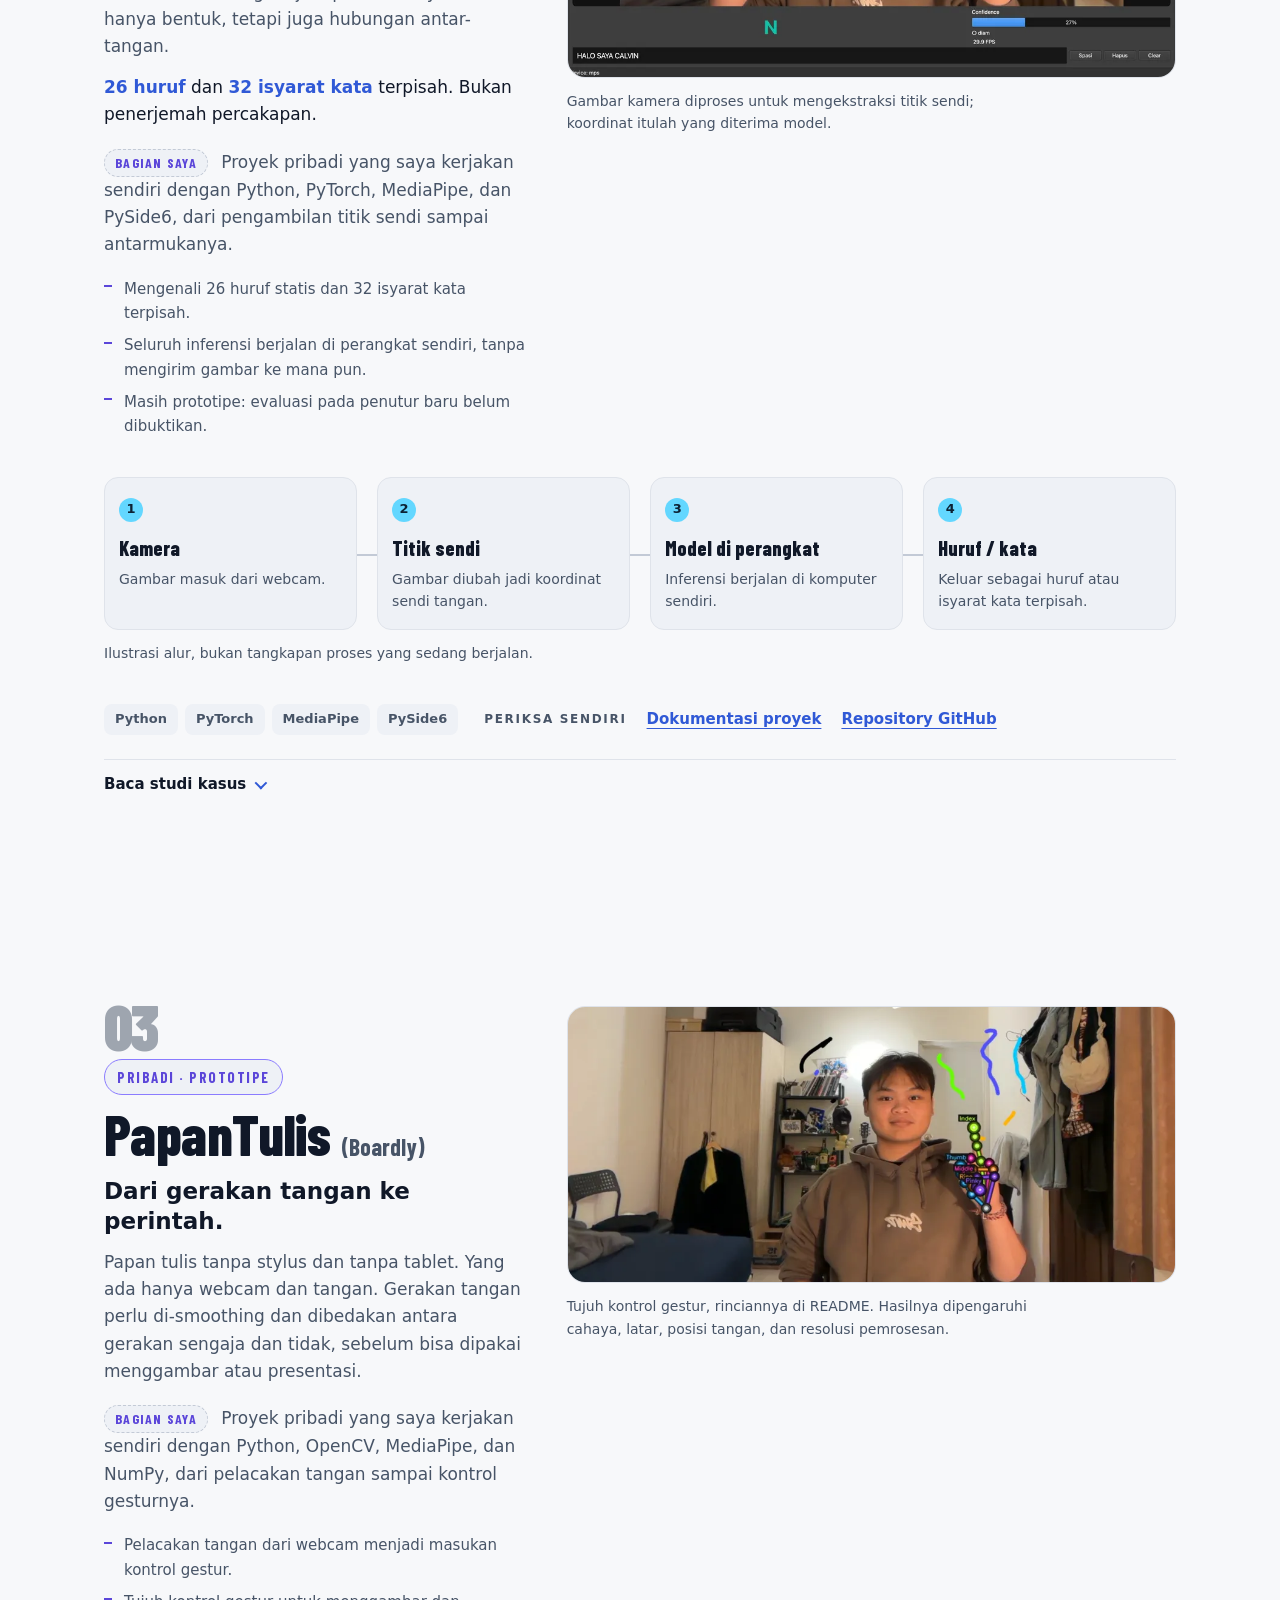
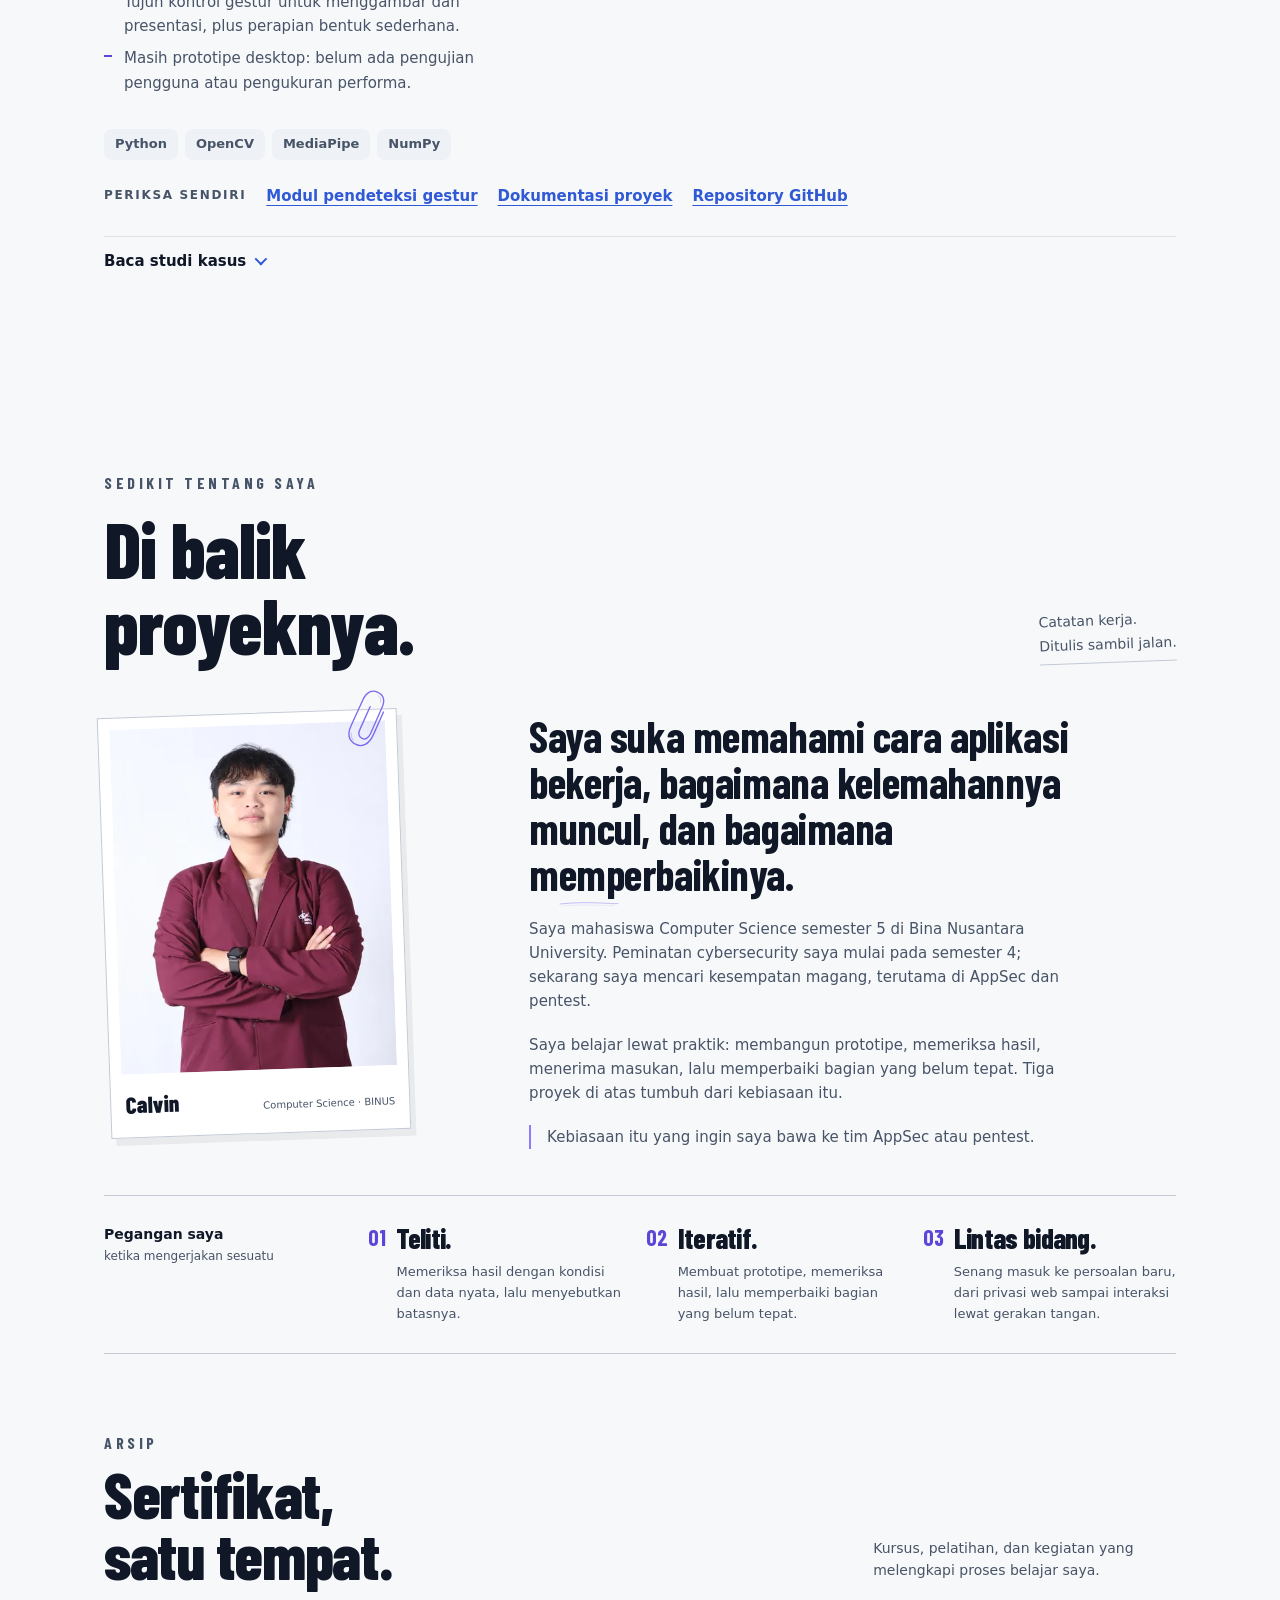
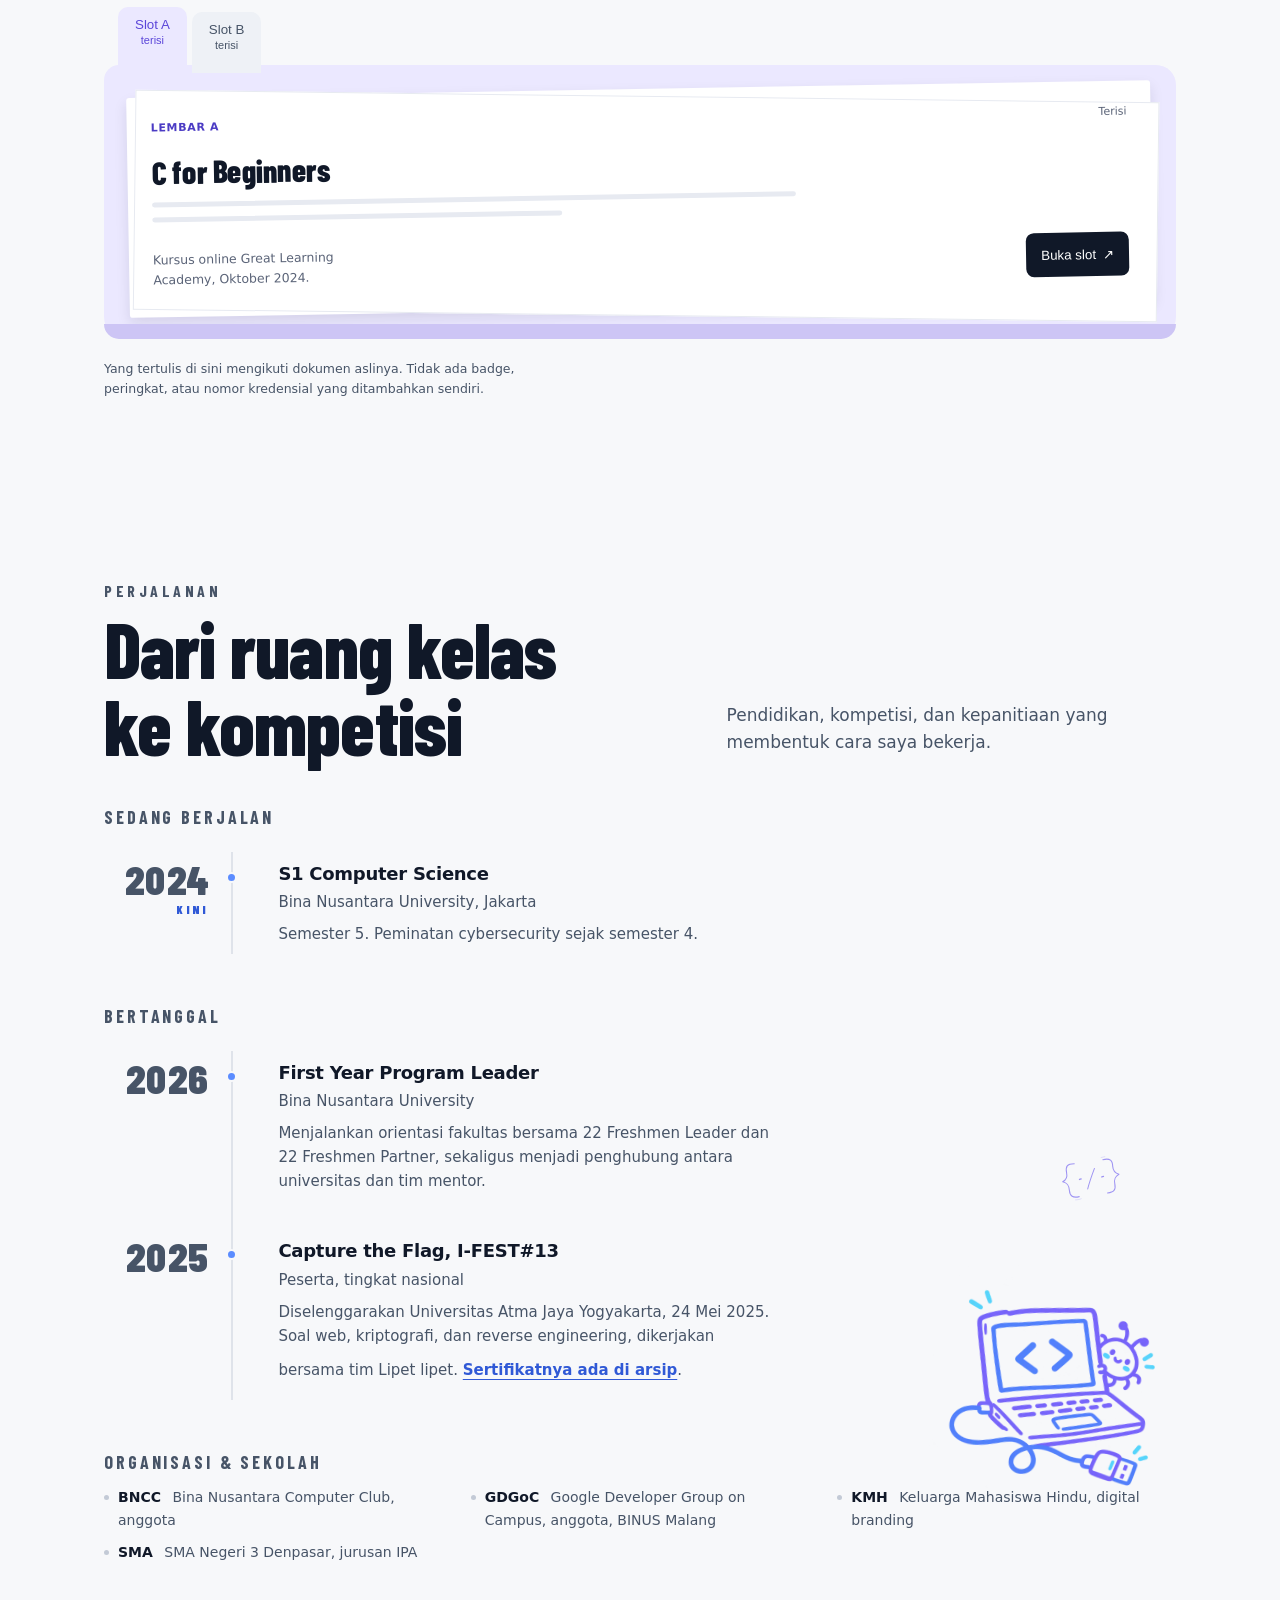
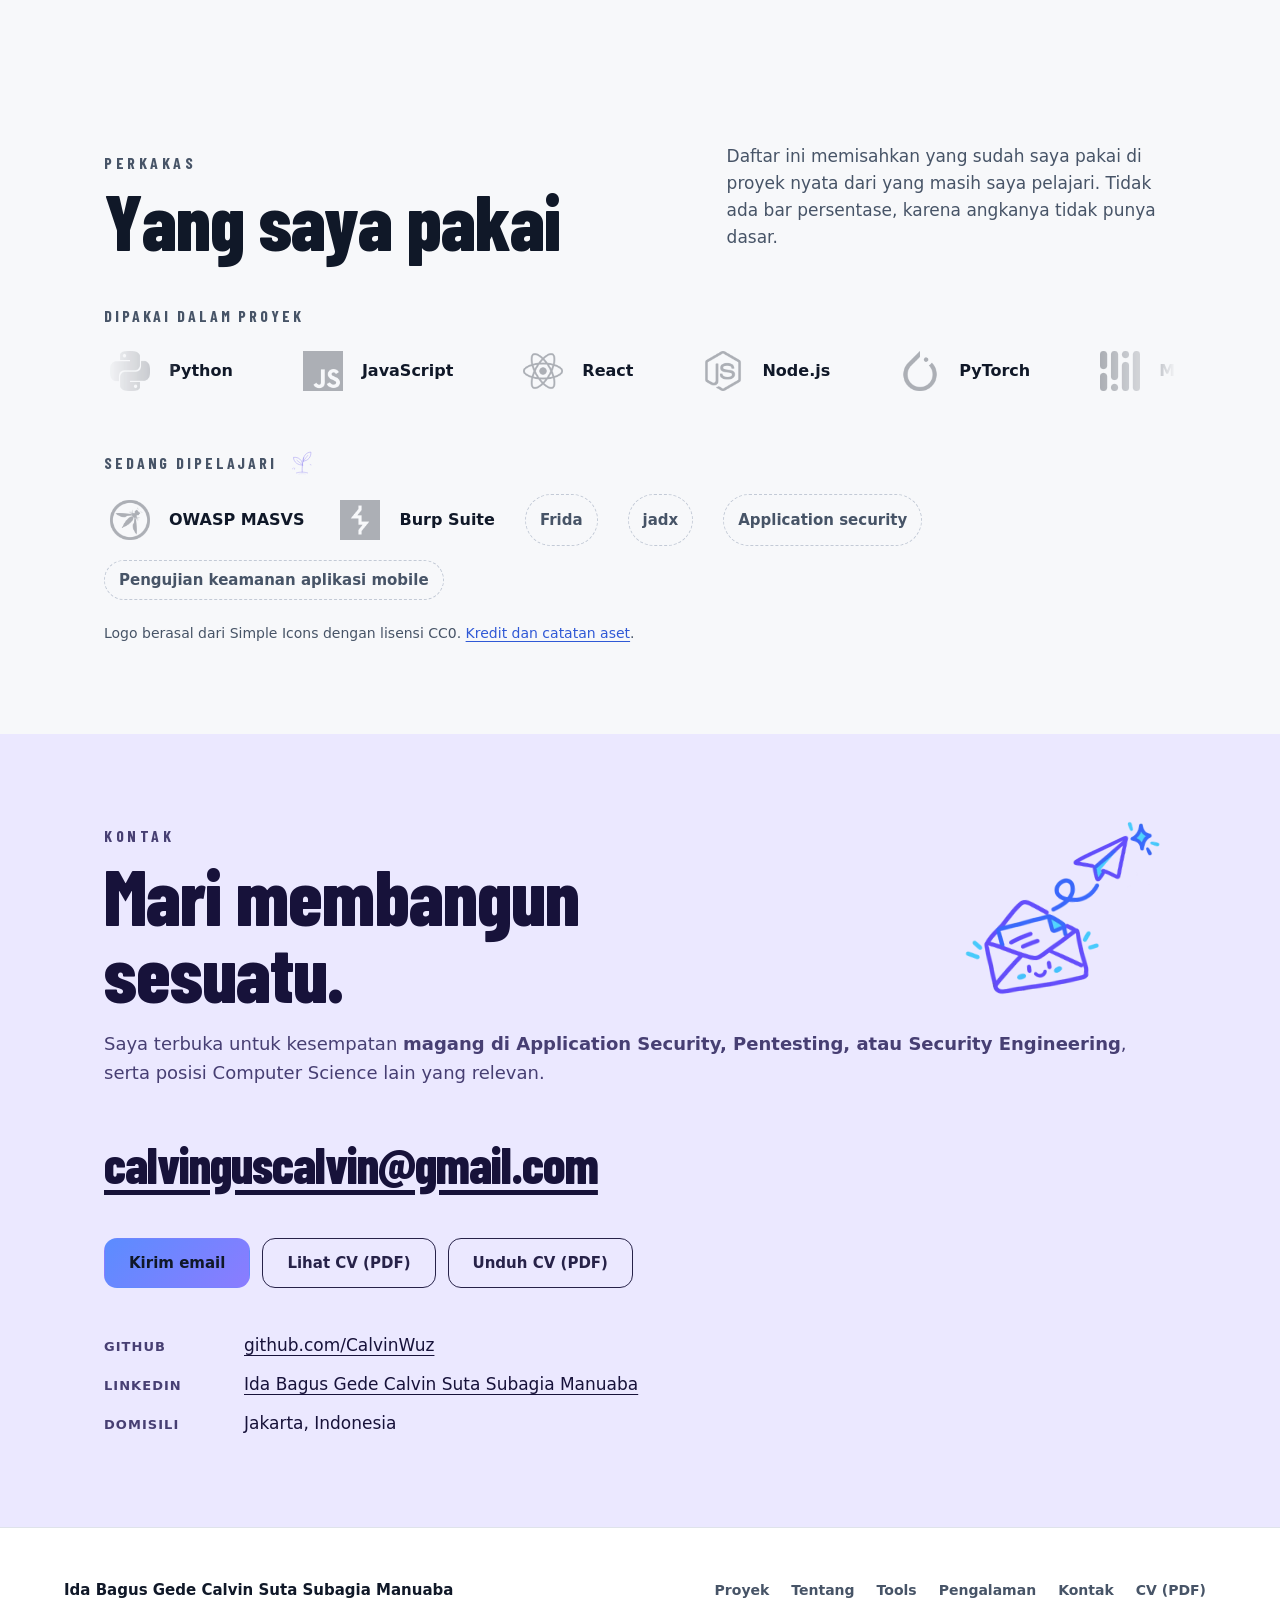
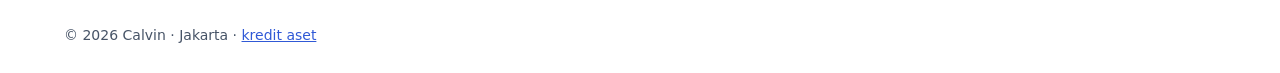
==== commit 1048a333: "Rapikan portofolio untuk rilis: gabung cerita proyek, isi arsip sertifikat, perbaiki fallback kucing" ====
--- a/index.html
+++ b/index.html
@@ -4,7 +4,7 @@
 <meta charset="utf-8">
 <meta name="viewport" content="width=device-width, initial-scale=1, viewport-fit=cover">
 <title>Calvin — Mahasiswa Computer Science, fokus keamanan aplikasi</title>
-<meta name="description" content="Calvin, mahasiswa Computer Science semester 5 di Bina Nusantara University. Membangun software sambil mendalami keamanan aplikasi. Mencari magang 6 atau 12 bulan di bidang Application Security, pentesting, atau Security Engineering.">
+<meta name="description" content="Calvin, mahasiswa Computer Science semester 5 di Bina Nusantara University, berbasis di Jakarta. Membangun software sambil mendalami keamanan aplikasi. Mencari kesempatan magang di Application Security, Pentesting, atau Security Engineering.">
 <link rel="canonical" href="https://portofolio-calvin-ruby.vercel.app/">
 <meta name="theme-color" content="#f7f8fa" media="(prefers-color-scheme: light)">
 <meta name="theme-color" content="#0c0e13" media="(prefers-color-scheme: dark)">
@@ -14,14 +14,14 @@
 <meta property="og:url" content="https://portofolio-calvin-ruby.vercel.app/">
 <meta property="og:site_name" content="Calvin">
 <meta property="og:title" content="Calvin — Mahasiswa Computer Science, fokus keamanan aplikasi">
-<meta property="og:description" content="Mahasiswa Computer Science semester 5 di BINUS. Mencari magang 6 atau 12 bulan di Application Security, pentesting, atau Security Engineering.">
+<meta property="og:description" content="Mahasiswa Computer Science semester 5 di BINUS, berbasis di Jakarta. Mencari kesempatan magang di Application Security, Pentesting, atau Security Engineering.">
 <meta property="og:image" content="https://portofolio-calvin-ruby.vercel.app/img/og-image.png">
 <meta property="og:image:width" content="1200">
 <meta property="og:image:height" content="630">
 <meta property="og:image:alt" content="Portofolio Calvin.">
 <meta name="twitter:card" content="summary_large_image">
 <meta name="twitter:title" content="Calvin — Mahasiswa Computer Science, fokus keamanan aplikasi">
-<meta name="twitter:description" content="Mahasiswa Computer Science semester 5 di BINUS. Mencari magang 6 atau 12 bulan di Application Security, pentesting, atau Security Engineering.">
+<meta name="twitter:description" content="Mahasiswa Computer Science semester 5 di BINUS, berbasis di Jakarta. Mencari kesempatan magang di Application Security, Pentesting, atau Security Engineering.">
 <meta name="twitter:image" content="https://portofolio-calvin-ruby.vercel.app/img/og-image.png">
 
 <link rel="icon" type="image/png" sizes="32x32" href="img/brand/favicon-32.png">
@@ -101,7 +101,7 @@
       </div>
 
       <div class="hero-side">
-        <p class="lede">Mencari <strong>magang 6 atau 12 bulan</strong> di Application Security, Pentesting, atau Security Engineering.</p>
+        <p class="lede">Mencari kesempatan <strong>magang di Application Security, Pentesting, atau Security Engineering</strong>. Berbasis di Jakarta.</p>
         <p class="cta">
           <a class="btn btn-primary" href="#proyek" data-cat-action="project">Lihat proyek</a>
           <a class="btn btn-ghost" href="resume.pdf" target="_blank" rel="noopener" data-cat-action="cv">Lihat CV (PDF)</a>
@@ -163,7 +163,12 @@
       <h3 id="p1">Cookies Risk Analyzer</h3>
       <p class="case-lede">Membuat sesuatu yang tersembunyi jadi terbaca.</p>
       <p class="case-sub">Banyak website memasang cookie dan tracker sebelum pengunjung menyetujui apa pun. Bagi orang biasa itu tidak terlihat, dan bagi tim pengelola sulit dibaca tanpa membuka devtools satu per satu.</p>
-      <p class="case-role case-role-linked"><span class="note-mark">kontribusi saya</span> Mengembangkan <strong>bot analisis indikator terkait UU PDP</strong>. Scanner, dashboard, scoring, dan arsitektur keseluruhan adalah pekerjaan tim lima orang.</p>
+      <p class="case-role case-role-linked"><span class="note-mark">bagian saya</span> Saya mengembangkan <strong>bot analisis indikator terkait UU PDP</strong> dalam proyek kampus bersama tim lima orang. Scanner, dashboard, scoring, dan arsitektur keseluruhan adalah pekerjaan tim.</p>
+      <ul class="case-now">
+        <li>Mengamati cookie dan tracker yang benar-benar dimuat sebuah website.</li>
+        <li>Menandai indikator risiko privasi yang perlu ditinjau lebih lanjut.</li>
+        <li>Memisahkan observasi, indikator otomatis, dan tinjauan manusia sebagai tiga hal berbeda.</li>
+      </ul>
       <span class="cat-slot" data-cat-perch data-slot="cookies" aria-hidden="true"></span>
     </div>
 
@@ -196,19 +201,18 @@
 
     <div class="case-foot">
       <ul class="stack" aria-label="Teknologi proyek tim"><li>Node.js</li><li>React</li><li>Playwright</li><li>Docker</li></ul>
-      <a class="link" href="https://github.com/CalvinWuz/CookiesAnalyzer-Website" target="_blank" rel="noopener" data-cat-action="project">Repository GitHub<span class="vh"> Cookies Risk Analyzer, terbuka di tab baru</span></a>
+      <p class="case-evidence"><span class="case-evidence-label">Periksa sendiri</span>
+        <a class="link" href="https://github.com/CalvinWuz/CookiesAnalyzer-Website/blob/main/backend/src/compliance/uupdpChecker.js" target="_blank" rel="noopener" data-cat-action="project">Modul indikator UU PDP<span class="vh">, berkas di repository Cookies Risk Analyzer, terbuka di tab baru</span></a>
+        <a class="link" href="https://github.com/CalvinWuz/CookiesAnalyzer-Website#readme" target="_blank" rel="noopener" data-cat-action="project">Dokumentasi proyek<span class="vh">, README Cookies Risk Analyzer, terbuka di tab baru</span></a>
+        <a class="link" href="https://github.com/CalvinWuz/CookiesAnalyzer-Website" target="_blank" rel="noopener" data-cat-action="project">Repository GitHub<span class="vh"> Cookies Risk Analyzer, terbuka di tab baru</span></a>
+      </p>
     </div>
 
     <details class="study" id="studi-cookies">
       <summary><span class="study-label">Baca studi kasus</span></summary>
       <div class="study-body">
-        <h4>Yang sudah berfungsi</h4>
-        <ul>
-          <li>Mengamati cookie dan tracker yang dimuat sebuah website.</li>
-          <li>Menandai indikator risiko privasi yang relevan untuk ditinjau lebih lanjut.</li>
-        </ul>
-        <h4>Cara membedakan hasilnya</h4>
-        <p>Observasi cookie dan tracker, heuristik consent, skor risiko, dan interpretasi manusia adalah empat hal berbeda. Heuristik consent bisa melewatkan banner yang dibuat khusus, jadi hasilnya perlu dibaca sebagai petunjuk awal.</p>
+        <h4>Keputusan teknis</h4>
+        <p>Observasi cookie dan tracker, heuristik consent, skor risiko, dan interpretasi manusia dipisahkan sebagai empat hal berbeda. Heuristik consent bisa melewatkan banner yang dibuat khusus, jadi hasilnya dibaca sebagai petunjuk awal. Kategori situs ikut menjadi masukan asumsi dampak pada metode penilaian risiko proyek ini; metode dan arsitektur keseluruhannya pekerjaan tim.</p>
         <h4>Batas yang perlu diketahui</h4>
         <ul>
           <li>Pemeriksaan otomatisnya terbatas dan tetap memerlukan tinjauan manual.</li>
@@ -230,6 +234,12 @@
       <p class="case-lede">Proses lokal yang bisa dimengerti.</p>
       <p class="case-sub">Seberapa jauh isyarat tangan bisa dikenali tanpa mengirim gambar ke mana pun? BISINDO memakai dua tangan, jadi persoalannya bukan hanya bentuk, tetapi juga hubungan antar-tangan.</p>
       <p class="case-fact"><strong>26 huruf</strong> dan <strong>32 isyarat kata</strong> terpisah. Bukan penerjemah percakapan.</p>
+      <p class="case-role"><span class="note-mark">bagian saya</span> Proyek pribadi yang saya kerjakan sendiri dengan Python, PyTorch, MediaPipe, dan PySide6, dari pengambilan titik sendi sampai antarmukanya.</p>
+      <ul class="case-now">
+        <li>Mengenali 26 huruf statis dan 32 isyarat kata terpisah.</li>
+        <li>Seluruh inferensi berjalan di perangkat sendiri, tanpa mengirim gambar ke mana pun.</li>
+        <li>Masih prototipe: evaluasi pada penutur baru belum dibuktikan.</li>
+      </ul>
     </div>
 
     <figure class="case-media">
@@ -249,20 +259,19 @@
     </figure>
 
     <div class="case-foot">
-      <p class="case-role"><span class="note-mark">inferensi lokal</span> Gambar kamera diproses untuk mengekstraksi titik sendi, lalu model menerima koordinatnya. Modelnya jadi lebih kecil dan seluruh inferensi berjalan di perangkat. Target pengembangan yang saya catat: macOS Apple Silicon.</p>
       <ul class="stack" aria-label="Teknologi"><li>Python</li><li>PyTorch</li><li>MediaPipe</li><li>PySide6</li></ul>
-      <a class="link" href="https://github.com/CalvinWuz/BISINDO-Translator" target="_blank" rel="noopener" data-cat-action="project">Repository GitHub<span class="vh"> BISINDO Translator, terbuka di tab baru</span></a>
+      <p class="case-evidence"><span class="case-evidence-label">Periksa sendiri</span>
+        <a class="link" href="https://github.com/CalvinWuz/BISINDO-Translator#readme" target="_blank" rel="noopener" data-cat-action="project">Dokumentasi proyek<span class="vh">, README BISINDO Translator, terbuka di tab baru</span></a>
+        <a class="link" href="https://github.com/CalvinWuz/BISINDO-Translator" target="_blank" rel="noopener" data-cat-action="project">Repository GitHub<span class="vh"> BISINDO Translator, terbuka di tab baru</span></a>
+      </p>
       <span class="cat-slot" data-cat-perch data-slot="bisindo" aria-hidden="true"></span>
     </div>
 
     <details class="study" id="studi-bisindo">
       <summary><span class="study-label">Baca studi kasus</span></summary>
       <div class="study-body">
-        <h4>Yang sudah berfungsi</h4>
-        <ul>
-          <li>Mengenali 26 huruf statis dan 32 isyarat kata terpisah.</li>
-          <li>Inferensi berjalan pada perangkat. Target pengembangan yang saya catat adalah macOS Apple Silicon.</li>
-        </ul>
+        <h4>Keputusan teknis</h4>
+        <p>Gambar kamera diproses untuk mengekstraksi landmark tangan, lalu model menerima koordinatnya dan mengenali huruf atau isyarat kata terpisah. Memisahkan koordinat dari gambar mentah membuat modelnya lebih kecil sekaligus membuat alasan privasinya mudah dijelaskan. Target pengembangan yang saya catat: macOS Apple Silicon.</p>
         <h4>Batas yang perlu diketahui</h4>
         <ul>
           <li>Ini prototipe, bukan produk matang atau rilis publik yang sudah teruji luas.</li>
@@ -284,6 +293,12 @@
       <h3 id="p3">PapanTulis <span class="alias">(Boardly)</span></h3>
       <p class="case-lede">Dari gerakan tangan ke perintah.</p>
       <p class="case-sub">Papan tulis tanpa stylus dan tanpa tablet. Yang ada hanya webcam dan tangan. Gerakan tangan perlu di-smoothing dan dibedakan antara gerakan sengaja dan tidak, sebelum bisa dipakai menggambar atau presentasi.</p>
+      <p class="case-role"><span class="note-mark">bagian saya</span> Proyek pribadi yang saya kerjakan sendiri dengan Python, OpenCV, MediaPipe, dan NumPy, dari pelacakan tangan sampai kontrol gesturnya.</p>
+      <ul class="case-now">
+        <li>Pelacakan tangan dari webcam menjadi masukan kontrol gestur.</li>
+        <li>Tujuh kontrol gestur untuk menggambar dan presentasi, plus perapian bentuk sederhana.</li>
+        <li>Masih prototipe desktop: belum ada pengujian pengguna atau pengukuran performa.</li>
+      </ul>
     </div>
 
     <figure class="case-media">
@@ -293,18 +308,18 @@
 
     <div class="case-foot">
       <ul class="stack" aria-label="Teknologi"><li>Python</li><li>OpenCV</li><li>MediaPipe</li><li>NumPy</li></ul>
-      <a class="link" href="https://github.com/CalvinWuz/PapanTulis" target="_blank" rel="noopener" data-cat-action="project">Repository GitHub<span class="vh"> PapanTulis, terbuka di tab baru</span></a>
+      <p class="case-evidence"><span class="case-evidence-label">Periksa sendiri</span>
+        <a class="link" href="https://github.com/CalvinWuz/PapanTulis/blob/main/gesture_detector.py" target="_blank" rel="noopener" data-cat-action="project">Modul pendeteksi gestur<span class="vh">, berkas di repository PapanTulis, terbuka di tab baru</span></a>
+        <a class="link" href="https://github.com/CalvinWuz/PapanTulis#readme" target="_blank" rel="noopener" data-cat-action="project">Dokumentasi proyek<span class="vh">, README PapanTulis, terbuka di tab baru</span></a>
+        <a class="link" href="https://github.com/CalvinWuz/PapanTulis" target="_blank" rel="noopener" data-cat-action="project">Repository GitHub<span class="vh"> PapanTulis, terbuka di tab baru</span></a>
+      </p>
     </div>
 
     <details class="study" id="studi-papantulis">
       <summary><span class="study-label">Baca studi kasus</span></summary>
       <div class="study-body">
-        <h4>Yang sudah berfungsi</h4>
-        <ul>
-          <li>Input webcam dengan pelacakan tangan.</li>
-          <li>Kontrol gestur untuk menggambar dan presentasi. Rincian ketujuh kontrol gestur ada di README repository.</li>
-          <li>Perapian bentuk sederhana.</li>
-        </ul>
+        <h4>Keputusan teknis</h4>
+        <p>Pelacakan tangan menjadi masukan untuk kontrol gestur. Smoothing dan ambang yang menentukan kapan sebuah gerakan dihitung sebagai perintah adalah bagian yang paling menentukan, bukan pelacakannya. Rincian ketujuh kontrol gestur ada di README repository.</p>
         <h4>Batas yang perlu diketahui</h4>
         <ul>
           <li>Hasilnya dipengaruhi pencahayaan, latar belakang, posisi tangan, smoothing, dan resolusi pemrosesan.</li>
@@ -322,152 +337,11 @@
   <span id="journey" class="anchor-alias" aria-hidden="true"></span>
   <span id="thoughts" class="anchor-alias" aria-hidden="true"></span>
   <!-- Ringkasan fakta tetap terlihat; tombol hanya membuka lapisan ceritanya. -->
-  <section class="section px-explorer" id="bedah-proyek" aria-labelledby="h-bedah-proyek">
-    <header class="px-heading">
-      <div>
-        <p class="chapter-kicker">Buka catatan proyek</p>
-        <h2 class="display" id="h-bedah-proyek">Ada alasan<br>di baliknya.</h2>
-      </div>
-      <p>Tiga proyek, tiga persoalan berbeda. Buka masalahnya, lihat keputusan teknisnya, lalu bedakan kontribusi saya dari bukti yang sudah tersedia.</p>
-    </header>
-
-    <div class="px-notebook" data-project-explorer>
-      <nav class="px-project-tabs" aria-label="Pilih proyek untuk dibedah" hidden>
-        <button class="px-project-tab" type="button" data-px-select="cookies" aria-pressed="true"><span class="px-tab-number" aria-hidden="true">01</span><span>Cookies Risk Analyzer<small>Tim 5 · proyek kampus</small></span></button>
-        <button class="px-project-tab" type="button" data-px-select="bisindo" aria-pressed="false"><span class="px-tab-number" aria-hidden="true">02</span><span>BISINDO Translator<small>Pribadi · prototipe</small></span></button>
-        <button class="px-project-tab" type="button" data-px-select="papantulis" aria-pressed="false"><span class="px-tab-number" aria-hidden="true">03</span><span>PapanTulis<small>Pribadi · prototipe desktop</small></span></button>
-      </nav>
-
-      <div class="px-controls" aria-label="Pilih bagian cerita" hidden>
-        <span class="px-controls-label" aria-hidden="true">Buka halaman</span>
-        <div class="px-chapter-buttons">
-          <button type="button" data-px-chapter="masalah" aria-pressed="true"><span aria-hidden="true">1.</span> Masalah</button>
-          <button type="button" data-px-chapter="keputusan" aria-pressed="false"><span aria-hidden="true">2.</span> Keputusan</button>
-          <button type="button" data-px-chapter="kontribusi" aria-pressed="false"><span aria-hidden="true">3.</span> Kontribusiku</button>
-          <button type="button" data-px-chapter="bukti" aria-pressed="false"><span aria-hidden="true">4.</span> Bukti &amp; batas</button>
-        </div>
-      </div>
-
-      <article class="px-project" data-px-project="cookies" aria-labelledby="px-title-cookies">
-        <header class="px-summary">
-          <p class="px-folio">Catatan proyek / 01</p>
-          <h3 id="px-title-cookies">Cookies Risk Analyzer</h3>
-          <p class="px-status">Tim 5 orang<br>Proyek kampus</p>
-          <p class="px-contribution"><span>Bagian saya</span><strong>Bot analisis indikator terkait UU PDP.</strong></p>
-          <a class="link" href="#p-cookies">Ke cerita proyek <span aria-hidden="true">↗</span></a>
-        </header>
-        <div class="px-pages">
-          <section class="px-chapter" data-px-page="masalah" id="px-cookies-masalah" aria-labelledby="px-cookies-h-masalah">
-            <p class="px-page-number" aria-hidden="true">01 / Masalah</p>
-            <h4 id="px-cookies-h-masalah">Yang dimuat website<br>sering tidak terlihat.</h4>
-            <p>Cookie dan tracker bisa terpasang sebelum pengunjung menyetujui apa pun. Membacanya satu per satu lewat devtools juga memakan langkah bagi pengelola situs.</p>
-            <p class="px-pencil-note">Pertanyaannya: apa yang benar-benar teramati, dan bagian mana yang masih perlu ditinjau?</p>
-          </section>
-          <section class="px-chapter" data-px-page="keputusan" id="px-cookies-keputusan" aria-labelledby="px-cookies-h-keputusan">
-            <p class="px-page-number" aria-hidden="true">02 / Keputusan teknis</p>
-            <h4 id="px-cookies-h-keputusan">Pisahkan temuan<br>dari kesimpulan.</h4>
-            <p>Alur proyek membedakan observasi cookie dan tracker, heuristik consent, skor risiko, serta interpretasi manusia. Banner khusus bisa terlewat oleh heuristik.</p>
-            <p class="px-pencil-note">Kategori situs ikut menjadi masukan asumsi dampak metode proyek. Metode dan arsitektur keseluruhan merupakan pekerjaan tim.</p>
-          </section>
-          <section class="px-chapter" data-px-page="kontribusi" id="px-cookies-kontribusi" aria-labelledby="px-cookies-h-kontribusi">
-            <p class="px-page-number" aria-hidden="true">03 / Kontribusiku</p>
-            <h4 id="px-cookies-h-kontribusi">Membaca indikator<br>terkait UU PDP.</h4>
-            <p>Saya mengembangkan bot analisis indikator terkait UU PDP dalam tim lima orang. Scanner, dashboard, scoring, dan arsitektur keseluruhan adalah hasil pekerjaan tim.</p>
-            <p class="px-pencil-note">Bagi saya, penjelasan tentang indikator perlu dibaca bersama hasil observasi dan tinjauan manusia.</p>
-          </section>
-          <section class="px-chapter" data-px-page="bukti" id="px-cookies-bukti" aria-labelledby="px-cookies-h-bukti">
-            <p class="px-page-number" aria-hidden="true">04 / Bukti &amp; batas</p>
-            <h4 id="px-cookies-h-bukti">Yang bisa dilihat<br>saat ini.</h4>
-            <figure class="px-evidence"><a href="img/cookierisk.webp" target="_blank" rel="noopener" aria-label="Buka tangkapan layar Cookies Risk Analyzer di tab baru"><img src="img/cookierisk.webp" width="1000" height="650" loading="lazy" decoding="async" alt="Tampilan awal Cookies Risk Analyzer: kolom alamat website dan pilihan kategori, sebelum pemindaian."></a><figcaption>Tangkapan layar halaman awal, bukan hasil pemindaian atau keluaran bot.</figcaption></figure>
-            <p>Pemeriksaan otomatis tetap memerlukan tinjauan manual. Hasilnya bukan sertifikasi atau jaminan kepatuhan UU PDP maupun GDPR.</p>
-            <div class="px-evidence-links"><a class="link" href="https://github.com/CalvinWuz/CookiesAnalyzer-Website" target="_blank" rel="noopener">Periksa repository <span aria-hidden="true">↗</span><span class="vh"> Cookies Risk Analyzer, tab baru</span></a><a class="link" href="#studi-cookies">Baca batas lengkap</a></div>
-          </section>
-        </div>
-      </article>
-
-      <article class="px-project" data-px-project="bisindo" aria-labelledby="px-title-bisindo">
-        <header class="px-summary">
-          <p class="px-folio">Catatan proyek / 02</p>
-          <h3 id="px-title-bisindo">BISINDO Translator</h3>
-          <p class="px-status">Proyek pribadi<br>Masih berupa prototipe</p>
-          <p class="px-contribution"><span>Bagian saya</span><strong>Mengembangkan prototipe pengenal isyarat dengan inferensi lokal.</strong></p>
-          <a class="link" href="#p-bisindo">Ke cerita proyek <span aria-hidden="true">↗</span></a>
-        </header>
-        <div class="px-pages">
-          <section class="px-chapter" data-px-page="masalah" id="px-bisindo-masalah" aria-labelledby="px-bisindo-h-masalah">
-            <p class="px-page-number" aria-hidden="true">01 / Masalah</p>
-            <h4 id="px-bisindo-h-masalah">Dua tangan,<br>lebih dari satu bentuk.</h4>
-            <p>Isyarat BISINDO melibatkan hubungan antar-tangan. Saya ingin mengeksplorasi pengenalannya melalui webcam, dengan inferensi yang berjalan di komputer sendiri.</p>
-            <p class="px-pencil-note">Cakupan prototipe: 26 huruf statis dan 32 isyarat kata terpisah. Belum menerjemahkan percakapan.</p>
-          </section>
-          <section class="px-chapter" data-px-page="keputusan" id="px-bisindo-keputusan" aria-labelledby="px-bisindo-h-keputusan">
-            <p class="px-page-number" aria-hidden="true">02 / Keputusan teknis</p>
-            <h4 id="px-bisindo-h-keputusan">Titik sendi masuk.<br>Prediksi keluar.</h4>
-            <p>Gambar kamera diproses untuk mengekstraksi landmark tangan. Model menerima koordinatnya, lalu mengenali huruf atau isyarat kata terpisah. Seluruh inferensi berjalan di perangkat.</p>
-            <p class="px-pencil-note">Memisahkan koordinat dari gambar mentah membantu mengecilkan model. Target pengembangan yang saya catat: macOS Apple Silicon.</p>
-          </section>
-          <section class="px-chapter" data-px-page="kontribusi" id="px-bisindo-kontribusi" aria-labelledby="px-bisindo-h-kontribusi">
-            <p class="px-page-number" aria-hidden="true">03 / Kontribusiku</p>
-            <h4 id="px-bisindo-h-kontribusi">Menghubungkan kamera,<br>model, dan antarmuka.</h4>
-            <p>Ini proyek pribadi yang saya kembangkan dengan Python, PyTorch, MediaPipe, dan PySide6. Saya masih mengembangkan fitur serta merapikan UI/UX-nya.</p>
-            <p class="px-pencil-note">Membangun prototipe juga berarti menyebutkan bagian yang belum terbukti, termasuk hasil pada penutur baru.</p>
-          </section>
-          <section class="px-chapter" data-px-page="bukti" id="px-bisindo-bukti" aria-labelledby="px-bisindo-h-bukti">
-            <p class="px-page-number" aria-hidden="true">04 / Bukti &amp; batas</p>
-            <h4 id="px-bisindo-h-bukti">Prototipenya terlihat.<br>Evaluasinya masih terbatas.</h4>
-            <figure class="px-evidence"><a href="img/bisindo.webp" target="_blank" rel="noopener" aria-label="Buka tangkapan layar BISINDO Translator di tab baru"><img src="img/bisindo.webp" width="1000" height="649" loading="lazy" decoding="async" alt="Antarmuka prototipe BISINDO dengan kamera, landmark dua tangan, dan prediksi yang ditampilkan."></a><figcaption>Tangkapan layar prototipe. Nilai dalam satu frame bukan pengukuran akurasi atau performa.</figcaption></figure>
-            <p>Evaluasi pada penutur baru belum dibuktikan secara terpisah. Pengenalan kalimat berkelanjutan dan perapian bahasa masih dikembangkan.</p>
-            <div class="px-evidence-links"><a class="link" href="https://github.com/CalvinWuz/BISINDO-Translator" target="_blank" rel="noopener">Periksa repository <span aria-hidden="true">↗</span><span class="vh"> BISINDO Translator, tab baru</span></a><a class="link" href="#studi-bisindo">Baca batas lengkap</a></div>
-          </section>
-        </div>
-      </article>
-
-      <article class="px-project" data-px-project="papantulis" aria-labelledby="px-title-papantulis">
-        <header class="px-summary">
-          <p class="px-folio">Catatan proyek / 03</p>
-          <h3 id="px-title-papantulis">PapanTulis <small>(Boardly)</small></h3>
-          <p class="px-status">Proyek pribadi<br>Prototipe desktop</p>
-          <p class="px-contribution"><span>Bagian saya</span><strong>Mengembangkan papan tulis berbasis webcam dan kontrol gestur.</strong></p>
-          <a class="link" href="#p-papantulis">Ke cerita proyek <span aria-hidden="true">↗</span></a>
-        </header>
-        <div class="px-pages">
-          <section class="px-chapter" data-px-page="masalah" id="px-papantulis-masalah" aria-labelledby="px-papantulis-h-masalah">
-            <p class="px-page-number" aria-hidden="true">01 / Masalah</p>
-            <h4 id="px-papantulis-h-masalah">Bagaimana kalau<br>tangan jadi alat tulis?</h4>
-            <p>Saya mencoba membuat papan tulis untuk menggambar dan presentasi tanpa stylus atau tablet. Masukannya cukup webcam dan gerakan tangan.</p>
-            <p class="px-pencil-note">Tantangannya bukan hanya melacak tangan, tetapi membedakan gerakan biasa dari perintah yang disengaja.</p>
-          </section>
-          <section class="px-chapter" data-px-page="keputusan" id="px-papantulis-keputusan" aria-labelledby="px-papantulis-h-keputusan">
-            <p class="px-page-number" aria-hidden="true">02 / Keputusan teknis</p>
-            <h4 id="px-papantulis-h-keputusan">Gerakan perlu<br>diterjemahkan dulu.</h4>
-            <p>Pelacakan tangan menjadi masukan untuk kontrol gestur. Smoothing dan ambang membantu menentukan kapan gerakan dihitung sebagai perintah menggambar atau presentasi.</p>
-            <p class="px-pencil-note">Cahaya, latar, posisi tangan, serta resolusi pemrosesan ikut memengaruhi hasilnya.</p>
-          </section>
-          <section class="px-chapter" data-px-page="kontribusi" id="px-papantulis-kontribusi" aria-labelledby="px-papantulis-h-kontribusi">
-            <p class="px-page-number" aria-hidden="true">03 / Kontribusiku</p>
-            <h4 id="px-papantulis-h-kontribusi">Dari input kamera<br>ke coretan di layar.</h4>
-            <p>Ini proyek pribadi yang saya kembangkan memakai Python, OpenCV, MediaPipe, dan NumPy. Prototipe memiliki tujuh kontrol gestur serta perapian bentuk sederhana.</p>
-            <p class="px-pencil-note">Fitur dan UI/UX masih saya kembangkan agar penggunaannya lebih nyaman.</p>
-          </section>
-          <section class="px-chapter" data-px-page="bukti" id="px-papantulis-bukti" aria-labelledby="px-papantulis-h-bukti">
-            <p class="px-page-number" aria-hidden="true">04 / Bukti &amp; batas</p>
-            <h4 id="px-papantulis-h-bukti">Ada coretan nyata.<br>Masih perlu diuji.</h4>
-            <figure class="px-evidence"><a href="img/boardly.webp" target="_blank" rel="noopener" aria-label="Buka tangkapan layar PapanTulis di tab baru"><img src="img/boardly.webp" width="1000" height="625" loading="lazy" decoding="async" alt="PapanTulis dengan pelacakan tangan dan coretan berwarna di atas gambar webcam."></a><figcaption>Tangkapan layar prototipe; bukan demonstrasi interaktif yang berjalan di halaman ini.</figcaption></figure>
-            <p>Saya belum melakukan pengujian pengguna atau pengukuran performa yang dapat dipertanggungjawabkan. Rincian ketujuh kontrol gestur tersedia di README.</p>
-            <div class="px-evidence-links"><a class="link" href="https://github.com/CalvinWuz/PapanTulis" target="_blank" rel="noopener">Periksa repository <span aria-hidden="true">↗</span><span class="vh"> PapanTulis, tab baru</span></a><a class="link" href="#studi-papantulis">Baca batas lengkap</a></div>
-          </section>
-        </div>
-      </article>
-      <p class="vh" aria-live="polite" aria-atomic="true" data-px-live></p>
-      <footer class="px-book-footer"><span class="px-stamp">Masih belajar, terus diperbaiki.</span><span>Screenshot dan repository adalah bahan yang tersedia saat ini.</span></footer>
-    </div>
-  </section>
-
   <section class="section notebook-about" id="tentang" aria-labelledby="h-tentang">
     <header class="notebook-about__heading">
       <p class="chapter-kicker">Sedikit tentang saya</p>
       <h2 class="display" id="h-tentang">Di balik<br>proyeknya.</h2>
-      <p class="notebook-about__margin-note">Catatan yang belum selesai.<br>Seperti proses belajarnya.</p>
+      <p class="notebook-about__margin-note">Catatan kerja.<br>Ditulis sambil jalan.</p>
     </header>
 
     <div class="notebook-about__spread">
@@ -479,8 +353,8 @@
       <div class="notebook-about__story">
         <p class="notebook-about__pull">Saya suka memahami cara aplikasi bekerja, bagaimana kelemahannya muncul, dan bagaimana memperbaikinya.</p>
         <p>Saya mahasiswa Computer Science semester 5 di Bina Nusantara University. Peminatan cybersecurity saya mulai pada semester 4; sekarang saya mencari kesempatan magang, terutama di AppSec dan pentest.</p>
-        <p>Cara belajar saya banyak lewat praktik: membangun prototipe, memeriksa hasil, menerima masukan, lalu memperbaiki bagian yang belum tepat. Tiga proyek di atas tumbuh dari proses itu.</p>
-        <p class="notebook-about__open-note">Masih banyak yang perlu saya pelajari. Saya ingin melanjutkannya bersama tim yang lebih berpengalaman.</p>
+        <p>Saya belajar lewat praktik: membangun prototipe, memeriksa hasil, menerima masukan, lalu memperbaiki bagian yang belum tepat. Tiga proyek di atas tumbuh dari kebiasaan itu.</p>
+        <p class="notebook-about__open-note">Kebiasaan itu yang ingin saya bawa ke tim AppSec atau pentest.</p>
         <span class="cat-slot" data-cat-perch data-slot="tentang" aria-hidden="true"></span>
       </div>
 
@@ -488,7 +362,7 @@
         <p class="notebook-about__traits-label">Pegangan saya<br><span>ketika mengerjakan sesuatu</span></p>
         <ol>
           <li><span class="notebook-about__trait-n" aria-hidden="true">01</span><div><h3>Teliti.</h3><p>Memeriksa hasil dengan kondisi dan data nyata, lalu menyebutkan batasnya.</p></div></li>
-          <li><span class="notebook-about__trait-n" aria-hidden="true">02</span><div><h3>Sampai tuntas.</h3><p>Ingin membawa pekerjaan sampai siap dipakai. Prototipe saya masih menuju ke sana.</p></div></li>
+          <li><span class="notebook-about__trait-n" aria-hidden="true">02</span><div><h3>Iteratif.</h3><p>Membuat prototipe, memeriksa hasil, lalu memperbaiki bagian yang belum tepat.</p></div></li>
           <li><span class="notebook-about__trait-n" aria-hidden="true">03</span><div><h3>Lintas bidang.</h3><p>Senang masuk ke persoalan baru, dari privasi web sampai interaksi lewat gerakan tangan.</p></div></li>
         </ol>
       </div>
@@ -503,93 +377,123 @@
           <p class="chapter-kicker">Arsip</p>
           <h3 id="h-notes" class="cert-archive__title">Sertifikat,<br>satu tempat.</h3>
         </div>
-        <p class="cert-archive__intro">Kursus, pelatihan, lomba, dan organisasi. Tempatnya sudah disiapkan; dokumennya menyusul.</p>
+        <p class="cert-archive__intro">Kursus, pelatihan, dan kegiatan yang melengkapi proses belajar saya.</p>
       </header>
 
       <div class="cert-archive__tabs" role="group" aria-label="Pilih slot sertifikat" data-cert-tabs hidden>
-        <button class="cert-archive__tab" type="button" data-cert-tab aria-pressed="true">Slot A <small>belum diisi</small></button>
-        <button class="cert-archive__tab" type="button" data-cert-tab aria-pressed="false">Slot B <small>belum diisi</small></button>
-        <button class="cert-archive__tab" type="button" data-cert-tab aria-pressed="false">Slot C <small>belum diisi</small></button>
+        <button class="cert-archive__tab" type="button" data-cert-tab aria-pressed="true">Slot A <small>terisi</small></button>
+        <button class="cert-archive__tab" type="button" data-cert-tab aria-pressed="false">Slot B <small>terisi</small></button>
       </div>
 
       <article class="cert-archive__panel" data-cert-panel aria-label="Slot sertifikat A">
         <div class="cert-archive__folder" data-cert-folder>
           <div class="cert-archive__sheet" data-cert-sheet>
-            <p class="cert-archive__sheet-top"><span class="cert-archive__tag" data-cert-field="tag">Lembar A</span><span class="cert-archive__status" data-cert-field="status">Belum diisi</span></p>
-            <h4 data-cert-field="heading">Tempat untuk sertifikatmu.</h4>
+            <p class="cert-archive__sheet-top"><span class="cert-archive__tag" data-cert-field="tag">Lembar A</span><span class="cert-archive__status" data-cert-field="status">Terisi</span></p>
+            <h4 data-cert-field="heading">C for Beginners</h4>
             <span class="cert-archive__rule" aria-hidden="true"></span><span class="cert-archive__rule" aria-hidden="true"></span>
-            <div class="cert-archive__sheet-foot"><p>Dokumen dan detailnya akan ditambahkan nanti.</p><button class="cert-archive__open" type="button" data-cert-open aria-expanded="false">Buka slot <span aria-hidden="true">↗</span></button></div>
+            <div class="cert-archive__sheet-foot"><p>Kursus online Great Learning Academy, Oktober 2024.</p><button class="cert-archive__open" type="button" data-cert-open aria-expanded="false">Buka slot <span aria-hidden="true">↗</span></button></div>
           </div>
           <span class="cert-archive__lip" aria-hidden="true"></span>
         </div>
         <section class="cert-archive__detail" aria-label="Detail slot sertifikat A" data-cert-detail>
           <header class="cert-archive__detail-head"><h5 data-cert-field="detailTitle">Isi slot A</h5><button type="button" class="cert-archive__close" data-cert-close>Tutup <span aria-hidden="true">×</span></button></header>
-          <div class="cert-archive__document" data-cert-document><strong>Dokumen belum ditambahkan</strong><span>Nanti gambar atau PDF sertifikat tampil di sini.</span></div>
+          <div class="cert-archive__document" data-cert-document><img src="img/cert/c-for-beginners.webp" width="1100" height="763" alt="Sertifikat C for Beginners atas nama Ida Bagus Gede Calvin Suta Subagia Manuaba dari Great Learning Academy, Oktober 2024." loading="lazy" decoding="async"></div>
           <dl class="cert-archive__fields">
-            <div><dt>Nama sertifikat</dt><dd data-cert-field="title">Belum diisi</dd></div>
-            <div><dt>Penerbit</dt><dd data-cert-field="issuer">Belum diisi</dd></div>
-            <div><dt>Jenis</dt><dd data-cert-field="category">Belum diisi</dd></div>
-            <div><dt>Tanggal terbit</dt><dd data-cert-field="issued">Belum diisi</dd></div>
-            <div><dt>Keterampilan terkait</dt><dd data-cert-field="skills">Belum diisi</dd></div>
+            <div><dt>Nama sertifikat</dt><dd data-cert-field="title">C for Beginners</dd></div>
+            <div><dt>Penerbit</dt><dd data-cert-field="issuer">Great Learning Academy</dd></div>
+            <div><dt>Jenis</dt><dd data-cert-field="category">Kursus</dd></div>
+            <div><dt>Tanggal terbit</dt><dd data-cert-field="issued">Oktober 2024</dd></div>
+            <div><dt>Keterampilan terkait</dt><dd data-cert-field="skills">Data types, Variables, Operators, Arrays, Strings, Pointers, Functions, I/O operations, Structure and unions</dd></div>
             <div><dt>Tautan verifikasi</dt><dd data-cert-field="verify">Belum ditambahkan</dd></div>
           </dl>
-          <p class="cert-archive__note">Lembar ini baru menyiapkan tempat. Dokumen, penerbit, tanggal, dan tautan aslinya menyusul.</p>
+          <p class="cert-archive__note" data-cert-field="note">Kursus online gratis, durasi 1,5 jam menurut halaman kursusnya.</p>
         </section>
       </article>
 
       <article class="cert-archive__panel" data-cert-panel aria-label="Slot sertifikat B">
         <div class="cert-archive__folder" data-cert-folder>
           <div class="cert-archive__sheet" data-cert-sheet>
-            <p class="cert-archive__sheet-top"><span class="cert-archive__tag" data-cert-field="tag">Lembar B</span><span class="cert-archive__status" data-cert-field="status">Belum diisi</span></p>
-            <h4 data-cert-field="heading">Tempat untuk sertifikatmu.</h4>
+            <p class="cert-archive__sheet-top"><span class="cert-archive__tag" data-cert-field="tag">Lembar B</span><span class="cert-archive__status" data-cert-field="status">Terisi</span></p>
+            <h4 data-cert-field="heading">Capture the Flag I-FEST#13</h4>
             <span class="cert-archive__rule" aria-hidden="true"></span><span class="cert-archive__rule" aria-hidden="true"></span>
-            <div class="cert-archive__sheet-foot"><p>Dokumen dan detailnya akan ditambahkan nanti.</p><button class="cert-archive__open" type="button" data-cert-open aria-expanded="false">Buka slot <span aria-hidden="true">↗</span></button></div>
+            <div class="cert-archive__sheet-foot"><p>Lomba tingkat nasional, Universitas Atma Jaya Yogyakarta, 24 Mei 2025.</p><button class="cert-archive__open" type="button" data-cert-open aria-expanded="false">Buka slot <span aria-hidden="true">↗</span></button></div>
           </div>
           <span class="cert-archive__lip" aria-hidden="true"></span>
         </div>
         <section class="cert-archive__detail" aria-label="Detail slot sertifikat B" data-cert-detail>
           <header class="cert-archive__detail-head"><h5 data-cert-field="detailTitle">Isi slot B</h5><button type="button" class="cert-archive__close" data-cert-close>Tutup <span aria-hidden="true">×</span></button></header>
-          <div class="cert-archive__document" data-cert-document><strong>Dokumen belum ditambahkan</strong><span>Nanti gambar atau PDF sertifikat tampil di sini.</span></div>
+          <div class="cert-archive__document" data-cert-document><img src="img/cert/ctf-ifest-13.webp" width="1400" height="990" alt="Sertifikat Capture the Flag I-FEST#13 tingkat nasional atas nama Ida Bagus Gede Calvin Suta Subagia Manuaba sebagai peserta, tim Lipet lipet, 24 Mei 2025." loading="lazy" decoding="async"></div>
           <dl class="cert-archive__fields">
-            <div><dt>Nama sertifikat</dt><dd data-cert-field="title">Belum diisi</dd></div>
-            <div><dt>Penerbit</dt><dd data-cert-field="issuer">Belum diisi</dd></div>
-            <div><dt>Jenis</dt><dd data-cert-field="category">Belum diisi</dd></div>
-            <div><dt>Tanggal terbit</dt><dd data-cert-field="issued">Belum diisi</dd></div>
+            <div><dt>Nama sertifikat</dt><dd data-cert-field="title">Capture the Flag I-FEST#13</dd></div>
+            <div><dt>Penerbit</dt><dd data-cert-field="issuer">Universitas Atma Jaya Yogyakarta</dd></div>
+            <div><dt>Jenis</dt><dd data-cert-field="category">Lomba</dd></div>
+            <div><dt>Tanggal terbit</dt><dd data-cert-field="issued">24 Mei 2025</dd></div>
             <div><dt>Keterampilan terkait</dt><dd data-cert-field="skills">Belum diisi</dd></div>
             <div><dt>Tautan verifikasi</dt><dd data-cert-field="verify">Belum ditambahkan</dd></div>
           </dl>
-          <p class="cert-archive__note">Lembar ini baru menyiapkan tempat. Dokumen, penerbit, tanggal, dan tautan aslinya menyusul.</p>
+          <p class="cert-archive__note" data-cert-field="note">Sebagai peserta, tim Lipet lipet. Tingkat nasional, tema "Hack and Seek: Conquering Layers by Breaking Barriers". Nomor sertifikat 607.113/SF-FTI/2025.</p>
         </section>
       </article>
 
-      <article class="cert-archive__panel" data-cert-panel aria-label="Slot sertifikat C">
-        <div class="cert-archive__folder" data-cert-folder>
-          <div class="cert-archive__sheet" data-cert-sheet>
-            <p class="cert-archive__sheet-top"><span class="cert-archive__tag" data-cert-field="tag">Lembar C</span><span class="cert-archive__status" data-cert-field="status">Belum diisi</span></p>
-            <h4 data-cert-field="heading">Tempat untuk sertifikatmu.</h4>
-            <span class="cert-archive__rule" aria-hidden="true"></span><span class="cert-archive__rule" aria-hidden="true"></span>
-            <div class="cert-archive__sheet-foot"><p>Dokumen dan detailnya akan ditambahkan nanti.</p><button class="cert-archive__open" type="button" data-cert-open aria-expanded="false">Buka slot <span aria-hidden="true">↗</span></button></div>
-          </div>
-          <span class="cert-archive__lip" aria-hidden="true"></span>
-        </div>
-        <section class="cert-archive__detail" aria-label="Detail slot sertifikat C" data-cert-detail>
-          <header class="cert-archive__detail-head"><h5 data-cert-field="detailTitle">Isi slot C</h5><button type="button" class="cert-archive__close" data-cert-close>Tutup <span aria-hidden="true">×</span></button></header>
-          <div class="cert-archive__document" data-cert-document><strong>Dokumen belum ditambahkan</strong><span>Nanti gambar atau PDF sertifikat tampil di sini.</span></div>
-          <dl class="cert-archive__fields">
-            <div><dt>Nama sertifikat</dt><dd data-cert-field="title">Belum diisi</dd></div>
-            <div><dt>Penerbit</dt><dd data-cert-field="issuer">Belum diisi</dd></div>
-            <div><dt>Jenis</dt><dd data-cert-field="category">Belum diisi</dd></div>
-            <div><dt>Tanggal terbit</dt><dd data-cert-field="issued">Belum diisi</dd></div>
-            <div><dt>Keterampilan terkait</dt><dd data-cert-field="skills">Belum diisi</dd></div>
-            <div><dt>Tautan verifikasi</dt><dd data-cert-field="verify">Belum ditambahkan</dd></div>
-          </dl>
-          <p class="cert-archive__note">Lembar ini baru menyiapkan tempat. Dokumen, penerbit, tanggal, dan tautan aslinya menyusul.</p>
-        </section>
-      </article>
-
-      <p class="cert-archive__foot"><strong>Siap untuk koleksinya.</strong> Belum ada sertifikat yang ditampilkan, jadi tidak ada badge atau nomor kredensial di sini.</p>
+
+      <p class="cert-archive__foot">Yang tertulis di sini mengikuti dokumen aslinya. Tidak ada badge, peringkat, atau nomor kredensial yang ditambahkan sendiri.</p>
       <p class="vh" aria-live="polite" aria-atomic="true" data-cert-live></p>
     </section>
+  </section>
+
+  <!-- ═══════════ perjalanan ═══════════ -->
+  <span id="experience" class="anchor-alias" aria-hidden="true"></span>
+  <section class="section experience" id="pengalaman" aria-labelledby="h-pengalaman">
+    <div class="section-head">
+      <div>
+        <p class="chapter-kicker">Perjalanan</p>
+        <h2 id="h-pengalaman" class="display">Dari ruang kelas<br>ke kompetisi</h2>
+      </div>
+      <p>Pendidikan, kompetisi, dan kepanitiaan yang membentuk cara saya bekerja.</p>
+    </div>
+
+    <h3 class="tl-group">Sedang berjalan</h3>
+    <ol class="timeline">
+      <li>
+        <p class="tl-year">2024<span class="tl-now">kini</span></p>
+        <div class="tl-body">
+          <p class="tl-title">S1 Computer Science</p>
+          <p class="tl-org">Bina Nusantara University, Jakarta</p>
+          <p class="tl-desc">Semester 5. Peminatan cybersecurity sejak semester 4.</p>
+        </div>
+      </li>
+    </ol>
+
+    <h3 class="tl-group">Bertanggal</h3>
+    <ol class="timeline">
+      <li>
+        <p class="tl-year">2026</p>
+        <div class="tl-body">
+          <p class="tl-title">First Year Program Leader</p>
+          <p class="tl-org">Bina Nusantara University</p>
+          <p class="tl-desc">Menjalankan orientasi fakultas bersama 22 Freshmen Leader dan 22 Freshmen Partner, sekaligus menjadi penghubung antara universitas dan tim mentor.</p>
+        </div>
+      </li>
+      <li>
+        <p class="tl-year">2025</p>
+        <div class="tl-body">
+          <p class="tl-title">Capture the Flag, I-FEST#13</p>
+          <p class="tl-org">Peserta, tingkat nasional</p>
+          <p class="tl-desc">Diselenggarakan Universitas Atma Jaya Yogyakarta, 24 Mei 2025. Soal web, kriptografi, dan reverse engineering, dikerjakan bersama tim Lipet lipet. <a class="link" href="#sertifikat">Sertifikatnya ada di arsip</a>.</p>
+        </div>
+      </li>
+    </ol>
+
+    <h3 class="tl-group">Organisasi &amp; sekolah</h3>
+    <ul class="tl-compact">
+      <li><strong>BNCC</strong> Bina Nusantara Computer Club, anggota</li>
+      <li><strong>GDGoC</strong> Google Developer Group on Campus, anggota, BINUS Malang</li>
+      <li><strong>KMH</strong> Keluarga Mahasiswa Hindu, digital branding</li>
+      <li><strong>SMA</strong> SMA Negeri 3 Denpasar, jurusan IPA</li>
+    </ul>
+    <img class="decor-07" src="img/decor/doodle-build.webp" width="560" height="560" alt="" aria-hidden="true" loading="lazy">
+    <span class="decor-07 decor-code-07" aria-hidden="true"></span>
+    <span class="cat-slot" data-cat-perch data-slot="pengalaman" aria-hidden="true"></span>
   </section>
 
   <!-- ═══════════ tools ═══════════ -->
@@ -647,85 +551,6 @@
     </div>
   </section>
 
-  <!-- ═══════════ perjalanan ═══════════ -->
-  <span id="experience" class="anchor-alias" aria-hidden="true"></span>
-  <section class="section experience" id="pengalaman" aria-labelledby="h-pengalaman">
-    <div class="section-head">
-      <div>
-        <p class="chapter-kicker">Perjalanan</p>
-        <h2 id="h-pengalaman" class="display">Dari ruang kelas<br>ke kepanitiaan</h2>
-      </div>
-      <p>Pendidikan, kepanitiaan, dan kegiatan yang membentuk cara saya bekerja.</p>
-    </div>
-
-    <h3 class="tl-group">Sedang berjalan</h3>
-    <ol class="timeline">
-      <li>
-        <p class="tl-year">2024<span class="tl-now">kini</span></p>
-        <div class="tl-body">
-          <p class="tl-title">S1 Computer Science</p>
-          <p class="tl-org">Bina Nusantara University, Jakarta</p>
-          <p class="tl-desc">Semester 5. Peminatan cybersecurity sejak semester 4.</p>
-        </div>
-      </li>
-    </ol>
-
-    <h3 class="tl-group">Bertanggal</h3>
-    <ol class="timeline">
-      <li>
-        <p class="tl-year">2026</p>
-        <div class="tl-body">
-          <p class="tl-title">First Year Program Leader</p>
-          <p class="tl-org">Bina Nusantara University</p>
-          <p class="tl-desc">Menjalankan orientasi fakultas bersama 22 Freshmen Leader dan 22 Freshmen Partner, sekaligus menjadi penghubung antara universitas dan tim mentor.</p>
-        </div>
-      </li>
-      <li>
-        <p class="tl-year">2025</p>
-        <div class="tl-body">
-          <p class="tl-title">Capture the Flag, IFEST UAJY</p>
-          <p class="tl-org">Peringkat 17 nasional</p>
-          <p class="tl-desc">Soal web, kriptografi, dan reverse engineering.</p>
-        </div>
-      </li>
-    </ol>
-
-    <h3 class="tl-group">Organisasi &amp; sekolah</h3>
-    <ol class="timeline timeline-plain">
-      <li>
-        <p class="tl-year">BNCC</p>
-        <div class="tl-body">
-          <p class="tl-title">Bina Nusantara Computer Club</p>
-          <p class="tl-org">Anggota</p>
-        </div>
-      </li>
-      <li>
-        <p class="tl-year">GDGoC</p>
-        <div class="tl-body">
-          <p class="tl-title">Google Developer Group on Campus</p>
-          <p class="tl-org">Anggota, BINUS Malang</p>
-        </div>
-      </li>
-      <li>
-        <p class="tl-year">KMH</p>
-        <div class="tl-body">
-          <p class="tl-title">Keluarga Mahasiswa Hindu</p>
-          <p class="tl-org">Digital branding</p>
-        </div>
-      </li>
-      <li>
-        <p class="tl-year">SMA</p>
-        <div class="tl-body">
-          <p class="tl-title">SMA Negeri 3 Denpasar</p>
-          <p class="tl-org">Jurusan IPA</p>
-        </div>
-      </li>
-    </ol>
-    <img class="decor-07" src="img/decor/doodle-build.webp" width="560" height="560" alt="" aria-hidden="true" loading="lazy">
-    <span class="decor-07 decor-code-07" aria-hidden="true"></span>
-    <span class="cat-slot" data-cat-perch data-slot="pengalaman" aria-hidden="true"></span>
-  </section>
-
   <!-- ═══════════ kontak: bidang ungu ═══════════ -->
   <span id="contact" class="anchor-alias" aria-hidden="true"></span>
   <section class="field field-violet closing" id="kontak" aria-labelledby="h-kontak" data-cat-contact>
@@ -733,7 +558,7 @@
     <p class="chapter-kicker">Kontak</p>
     <h2 id="h-kontak" class="display">Mari membangun<br>sesuatu.</h2>
 
-    <p class="contact-lede">Kalau ada kesempatan <strong>magang 6 atau 12 bulan</strong> di Application Security, Pentesting, atau Security Engineering, saya senang mendengarnya. Saya juga terbuka untuk posisi Computer Science lain yang relevan.</p>
+    <p class="contact-lede">Saya terbuka untuk kesempatan <strong>magang di Application Security, Pentesting, atau Security Engineering</strong>, serta posisi Computer Science lain yang relevan.</p>
 
     <a class="mailto" href="mailto:calvinguscalvin@gmail.com?subject=Kesempatan%20magang%20untuk%20Calvin" data-cat-action="contact">calvinguscalvin@gmail.com</a>
 
@@ -944,6 +769,8 @@
 <p class="vh" id="pet-help">Seret kucing untuk mengangkatnya. Klik atau tekan Enter untuk tur. Saat fokus, tombol panah memindahkan kucing dan Escape mengembalikannya ke tepi.</p>
 <span class="vh" aria-live="polite" id="cat-live"></span>
 
-<script src="main.js" defer></script>
+<!-- Naikkan ?v= di bawah setiap kali modul JS berubah. Nilainya diteruskan main.js
+     ke js/archive.js dan js/certificates.js supaya tidak ada modul lama yang tertinggal. -->
+<script src="main.js?v=2026-10-23" defer></script>
 </body>
 </html>
--- a/polish-07.css
+++ b/polish-07.css
@@ -28,16 +28,13 @@
 .learning .marquee-label::after{content:"";display:inline-block;width:26px;height:30px;vertical-align:-9px;margin-left:12px;background:var(--ink-scribble);opacity:.75;mask:url(img/decor/sprout.svg) center/contain no-repeat;-webkit-mask:url(img/decor/sprout.svg) center/contain no-repeat}
 .notebook-about__pull{position:relative}
 .notebook-about__pull::after{content:"";position:absolute;left:0;bottom:-12px;width:120px;height:10px;background:var(--ink-scribble);opacity:.65;mask:url(img/decor/pencil-underline.svg) center/100% 100% no-repeat;-webkit-mask:url(img/decor/pencil-underline.svg) center/100% 100% no-repeat}
-.px-notebook{position:relative}
-.px-notebook::after{content:"";position:absolute;right:-18px;top:-14px;width:48px;height:48px;background:var(--ink-scribble);opacity:.6;mask:url(img/decor/corner-bracket.svg) center/contain no-repeat;-webkit-mask:url(img/decor/corner-bracket.svg) center/contain no-repeat;pointer-events:none}
 .opener-side .decor-07,.closing > .decor-07{animation:paper-idle-07 8s ease-in-out infinite}
 .closing > .decor-07{animation-delay:-3s}
 @keyframes paper-idle-07{0%,100%{translate:0 0;rotate:0deg}50%{translate:0 -5px;rotate:1.5deg}}
 html[data-motion=paused] .decor-07{animation-play-state:paused}
 @media(max-width:1179px){.experience > .decor-07{display:none}}
 @media(max-width:720px){
- .px-notebook::after{display:none}
- .hero{padding-bottom:270px}
+  .hero{padding-bottom:270px}
  .ambient-edges{opacity:.3}.ambient-edges span{width:19px;mask-position:45% 0;-webkit-mask-position:45% 0}
  .opener-side .decor-07{width:140px;margin-top:10px}
  .closing{padding-bottom:165px}
--- a/page-polish.css
+++ b/page-polish.css
@@ -1,47 +1,4 @@
 /* Project notebook + About. Reuses the website's existing type and theme tokens. */
-.px-heading{display:grid;grid-template-columns:1.1fr .9fr;align-items:end;gap:clamp(24px,5vw,72px);margin-bottom:42px}
-.px-heading>p{max-width:43ch;color:var(--muted);padding-bottom:.45em}
-.px-heading .display,.notebook-about__heading .display{font-size:clamp(3.4rem,7vw,6.8rem);line-height:.87;letter-spacing:-.035em}
-.px-notebook{position:relative;isolation:isolate;border:1px solid var(--line-strong);border-radius:5px 20px 20px 5px;background:var(--surface);box-shadow:3px 5px 0 var(--bg),4px 6px 0 var(--line),8px 10px 0 -3px var(--bg),9px 11px 0 -3px var(--line);overflow:clip}
-.px-project-tabs{display:grid;grid-template-columns:repeat(3,minmax(0,1fr));gap:4px;padding:12px 12px 0;background:color-mix(in srgb,var(--chip) 65%,var(--surface))}
-.px-project-tab{display:flex;align-items:flex-start;gap:12px;text-align:left;border:1px solid transparent;border-bottom:0;background:transparent;color:var(--muted);padding:18px 15px 20px;min-width:0;min-height:92px;border-radius:9px 9px 0 0;font:inherit;font-size:.9375rem;font-weight:700;cursor:pointer;transition:color .18s,background .18s}
-.px-project-tab[aria-pressed=true]{background:var(--surface);border-color:var(--line-strong);color:var(--ink);position:relative}
-.px-project-tab[aria-pressed=true]::before{content:"";height:3px;background:var(--purple);position:absolute;left:15px;right:15px;top:0;border-radius:3px;transform:rotate(-.4deg)}
-.px-project-tab small{display:block;color:var(--muted);font-size:.75rem;line-height:1.45;font-weight:500;margin-top:5px}
-.px-tab-number{color:var(--accent-text-2);font-family:"Barlow Condensed",Impact,sans-serif;font-weight:800;font-size:1.65rem;line-height:1.1}
-.px-controls{padding:22px clamp(20px,3vw,36px) 20px;border-bottom:1px solid var(--line);display:flex;gap:22px;align-items:center;justify-content:space-between}
-.px-controls-label{font-size:.75rem;color:var(--muted);white-space:nowrap}
-.px-chapter-buttons{display:flex;flex-wrap:wrap;gap:6px 18px}
-.px-chapter-buttons button{position:relative;background:none;border:0;color:var(--muted);font:inherit;font-size:.875rem;font-weight:600;min-height:44px;padding:8px 1px;cursor:pointer;white-space:nowrap;text-align:left}
-.px-chapter-buttons button span{font-size:.75rem;margin-right:3px;color:var(--accent-text-2)}
-.px-chapter-buttons button[aria-pressed=true]{color:var(--ink)}
-.px-chapter-buttons button[aria-pressed=true]::after{content:"";height:7px;position:absolute;left:0;right:0;bottom:0;background:var(--ink-scribble);mask:url(img/decor/pencil-underline.svg) center/100% 100% no-repeat;-webkit-mask:url(img/decor/pencil-underline.svg) center/100% 100% no-repeat}
-.px-project{display:grid;grid-template-columns:minmax(180px,.8fr) minmax(0,1.65fr);min-height:390px}
-.px-project[hidden],.px-chapter[hidden],.px-controls[hidden],.px-project-tabs[hidden]{display:none}
-.px-summary{padding:clamp(24px,3vw,38px);border-right:1px solid var(--line);position:relative;background:color-mix(in srgb,var(--chip) 28%,var(--surface))}
-.px-folio,.px-page-number{font-size:.6875rem;font-weight:700;letter-spacing:.08em;text-transform:uppercase;color:var(--muted)}
-.px-summary h3{font-family:"Barlow Condensed",Impact,sans-serif;font-size:clamp(1.85rem,3vw,2.7rem);line-height:.96;font-weight:800;margin-top:18px;max-width:13ch;overflow-wrap:normal}
-.px-summary h3 small{display:block;font-family:inherit;font-size:.56em;line-height:1.2;margin-top:7px;color:var(--muted)}
-.px-status{color:var(--muted);font-size:.8125rem;line-height:1.5;margin-top:14px}
-.px-contribution{margin-top:24px;padding-top:20px;border-top:1px dashed var(--line-strong);font-size:.9375rem;line-height:1.6}
-.px-contribution span{display:block;font-size:.6875rem;letter-spacing:.06em;text-transform:uppercase;color:var(--accent-text-2);font-weight:700;margin-bottom:7px}
-.px-contribution strong{font-weight:600}
-.px-summary>.link{font-size:.8125rem;gap:9px;margin-top:20px}
-.px-pages{min-width:0;padding:clamp(24px,4vw,48px);background-image:linear-gradient(90deg,transparent 0,transparent 100%)}
-.px-chapter+.px-chapter{border-top:1px dashed var(--line-strong);padding-top:28px;margin-top:32px}
-.px-enhanced .px-chapter+.px-chapter{border-top:0;padding-top:0;margin-top:0}
-.px-page-number{color:var(--accent-text-2)}
-.px-chapter h4{font-family:"Barlow Condensed",Impact,sans-serif;font-size:clamp(1.95rem,3.6vw,3.3rem);line-height:.98;font-weight:800;letter-spacing:-.012em;margin-top:20px;max-width:24ch;text-wrap:balance}
-.px-chapter>p:not(.px-page-number){color:var(--muted);font-size:.9375rem;max-width:58ch;margin-top:20px}
-.px-chapter .px-pencil-note{position:relative;border-left:2px solid var(--purple);padding:0 0 0 16px;font-size:.875rem;line-height:1.7}
-.px-evidence{margin-top:25px;max-width:540px}
-.px-evidence a{display:block;border:1px solid var(--line-strong);border-radius:8px;overflow:hidden}
-.px-evidence img{width:100%;height:auto;display:block}
-.px-evidence figcaption{font-size:.75rem;line-height:1.55;color:var(--muted);margin-top:9px}
-.px-evidence-links{display:flex;flex-wrap:wrap;gap:8px 20px;margin-top:12px}
-.px-evidence-links .link{font-size:.8125rem;gap:7px}
-.px-book-footer{display:flex;align-items:center;justify-content:space-between;gap:20px;padding:18px clamp(20px,3vw,36px);border-top:1px solid var(--line);font-size:.6875rem;color:var(--muted)}
-.px-stamp{display:inline-block;color:var(--accent-text-2);border:1px solid var(--line-strong);border-radius:2px;padding:5px 8px;transform:rotate(-1.2deg);font-weight:700}
 
 /* A portrait and story share one row; process notes live in their own later row. */
 .notebook-about__heading{display:grid;grid-template-columns:1fr auto;gap:14px 36px;align-items:end;margin-bottom:50px}
@@ -67,33 +24,35 @@
 .notebook-about__traits h3{font-family:"Barlow Condensed",Impact,sans-serif;font-size:1.75rem;line-height:1;font-weight:800}
 .notebook-about__traits p:not(.notebook-about__traits-label){font-size:.8125rem;line-height:1.6;color:var(--muted);margin-top:10px}
 
-@media(min-width:981px){.px-enhanced .px-project{min-height:420px}}
 @media(max-width:980px){
-  .px-controls{display:block}.px-controls-label{display:block;margin-bottom:8px}
-  .px-project-tabs{padding:8px 8px 0;gap:2px}.px-project-tab{padding:15px 9px 18px;gap:8px;font-size:.8125rem}.px-project-tab small{font-size:.6875rem}
-  .px-project{grid-template-columns:minmax(170px,.75fr) minmax(0,1.25fr)}
-  .px-summary{padding:26px 22px}.px-pages{padding:30px 26px}
   .notebook-about__spread{grid-template-columns:minmax(160px,.65fr) minmax(0,1.35fr);gap:35px 32px}
   .notebook-about__traits{grid-template-columns:1fr;gap:22px}.notebook-about__traits-label br{display:none}.notebook-about__traits-label span{margin-left:8px}
 }
 @media(max-width:720px){
-  .px-heading{grid-template-columns:1fr;gap:23px;margin-bottom:30px}.px-heading>p{font-size:.9375rem;max-width:44ch}
-  .px-heading .display,.notebook-about__heading .display{font-size:clamp(3.35rem,13vw,5rem)}
-  .px-project-tabs{grid-template-columns:1fr;gap:0;padding:9px;border-bottom:1px solid var(--line)}
-  .px-project-tab{border:1px solid transparent;min-height:61px;border-radius:6px;padding:11px 13px;align-items:center;gap:15px;font-size:.875rem}
-  .px-project-tab>span:last-child{display:flex;flex-wrap:wrap;gap:3px 12px;align-items:baseline}.px-project-tab small{margin-top:0;font-size:.6875rem}
-  .px-project-tab[aria-pressed=true]{border-color:var(--line-strong)}.px-project-tab[aria-pressed=true]::before{top:11px;bottom:11px;left:0;right:auto;width:3px;height:auto;transform:rotate(.4deg)}
-  .px-tab-number{font-size:1.4rem}.px-controls{padding:16px 20px}.px-chapter-buttons{gap:0 17px}.px-chapter-buttons button{font-size:.8125rem}
-  .px-project{display:block;min-height:0}.px-summary{padding:24px 22px;border-right:0;border-bottom:1px solid var(--line);display:grid;grid-template-columns:1fr auto;gap:0 18px}
-  .px-folio{grid-column:1/-1}.px-summary h3{font-size:2rem;margin-top:12px;max-width:15ch}.px-status{font-size:.6875rem;margin-top:14px;text-align:right}
-  .px-contribution{grid-column:1/-1;margin-top:18px;padding-top:15px;font-size:.875rem}.px-contribution span{font-size:.625rem;margin-bottom:5px}.px-summary>.link{grid-column:1/-1;margin-top:7px;min-height:38px}
-  .px-pages{padding:26px 22px 30px;min-height:330px}.px-chapter h4{font-size:2.25rem;margin-top:17px;max-width:24ch}.px-chapter>p:not(.px-page-number){font-size:.875rem;margin-top:18px}.px-chapter .px-pencil-note{font-size:.8125rem}
-  .px-book-footer{display:block;padding:17px 20px}.px-book-footer>span:last-child{display:block;margin-top:12px;font-size:.625rem;max-width:40ch}
   .notebook-about__heading{grid-template-columns:1fr;margin-bottom:38px}.notebook-about__margin-note{font-size:.8125rem;justify-self:start;margin-top:13px;transform:rotate(-1deg)}
   .notebook-about__spread{grid-template-columns:1fr;gap:32px}.notebook-about__portrait{width:68%;max-width:240px;justify-self:start;margin-left:10px}.notebook-about__story{padding-top:7px}
   .notebook-about__pull{font-size:2rem;max-width:25ch}.notebook-about__story>p:not(.notebook-about__pull){font-size:.875rem;margin-top:18px}
   .notebook-about__traits{padding:25px 0;margin-top:0;gap:22px}.notebook-about__traits-label{font-size:.8125rem}.notebook-about__traits-label span{display:block;margin:4px 0 0}
   .notebook-about__traits ol{grid-template-columns:1fr;gap:24px}.notebook-about__traits li{gap:15px}.notebook-about__traits h3{font-size:1.8rem}.notebook-about__traits p:not(.notebook-about__traits-label){font-size:.8125rem;margin-top:6px;max-width:42ch}
 }
-@media(max-width:360px){.px-summary{display:block}.px-status{text-align:left;margin-top:10px}.px-summary h3{font-size:1.9rem}.px-chapter h4{font-size:2rem}.px-project-tab>span:last-child{display:block}.px-project-tab small{margin-top:3px}.px-chapter-buttons{gap:0 14px}.notebook-about__heading .display{font-size:3.3rem}}
-@media(prefers-reduced-motion:reduce){.px-project-tab{transition:none}}
+@media(max-width:360px){.notebook-about__heading .display{font-size:3.3rem}}
+
+/* Organisasi dan sekolah diringkas: konteks yang berguna, tetapi tidak menyaingi
+   proyek, CTF, dan tanggung jawab FYP di atasnya. */
+.tl-compact{list-style:none;margin:14px 0 0;padding:0;display:grid;grid-template-columns:repeat(auto-fit,minmax(248px,1fr));gap:10px 28px}
+.tl-compact li{color:var(--muted);font-size:.875rem;line-height:1.6;padding-left:14px;position:relative}
+.tl-compact li::before{content:"";position:absolute;left:0;top:.62em;width:5px;height:5px;border-radius:50%;background:var(--line-strong)}
+.tl-compact strong{color:var(--ink);font-weight:700;margin-right:7px}
+
+/* Ringkasan proyek yang langsung terlihat: apa yang benar-benar berjalan hari ini. */
+.case-now{list-style:none;margin:18px 0 0;padding:0;display:grid;gap:7px;max-width:62ch}
+.case-now li{position:relative;padding-left:20px;color:var(--muted);font-size:.9375rem;line-height:1.65}
+.case-now li::before{content:"";position:absolute;left:0;top:.58em;width:8px;height:2px;background:var(--accent-text-2)}
+
+/* Jalur bukti: tautan yang benar-benar bisa dibuka recruiter, bukan janji. */
+.case-evidence{display:flex;flex-wrap:wrap;align-items:center;gap:8px 20px;margin:0}
+.case-evidence-label{font-size:.75rem;letter-spacing:.14em;text-transform:uppercase;font-weight:700;color:var(--muted)}
+@media(max-width:720px){
+  .case-evidence{gap:10px 16px}
+  .case-now li{font-size:.875rem}
+}
--- a/companion-08.css
+++ b/companion-08.css
@@ -47,3 +47,12 @@
 /* Reduced motion mematikan animasi dan transisi. Nilai pose tidak dinolkan di CSS: controller
    sudah meminta pose statis lewat getPose({motion:false}), dan seret tetap mengikuti tangan. */
 @media(prefers-reduced-motion:reduce){.companion-v8 *,.pet-wrap *{animation:none!important;transition:none!important}}
+
+/* Bentuk mengintip untuk viewport padat. Badan diciutkan dan ditempelkan ke margin luar
+   sehingga jejaknya jauh lebih kecil daripada kucing berdiri, tetapi ia tetap terlihat.
+   Area sentuh tombol dijaga tetap besar, jadi menyapanya tidak jadi lebih sulit. */
+.companion-v8[data-perch=edge] .pet-physical{scale:var(--perch-scale,.56);transform-origin:50% 86%}
+.companion-v8[data-perch=edge] .pet-caption{opacity:0}
+.companion-v8[data-perch=edge] .pet-shadow{opacity:.07}
+.companion-v8[data-perch=edge] .pet-actor{min-width:46px;min-height:46px}
+@media(prefers-reduced-motion:reduce){.companion-v8[data-perch=edge] .pet-physical{transition:none}}
